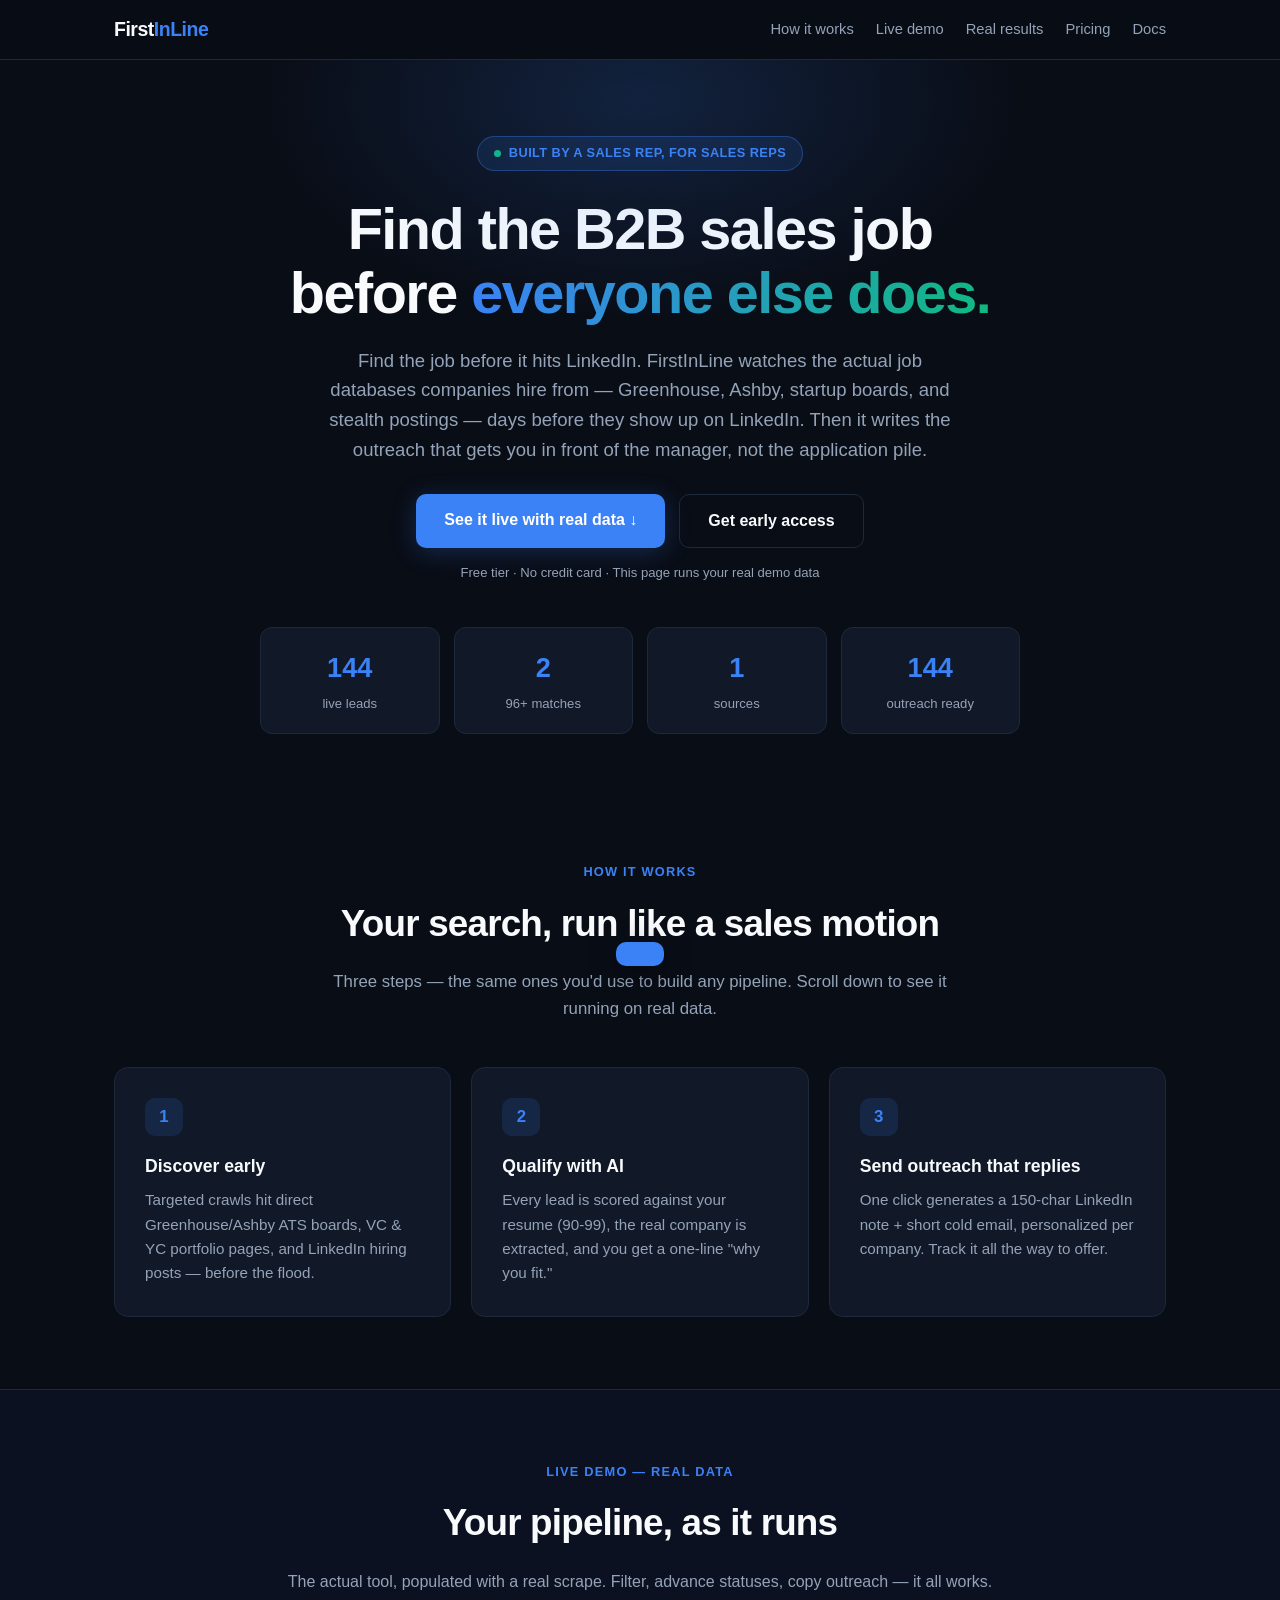
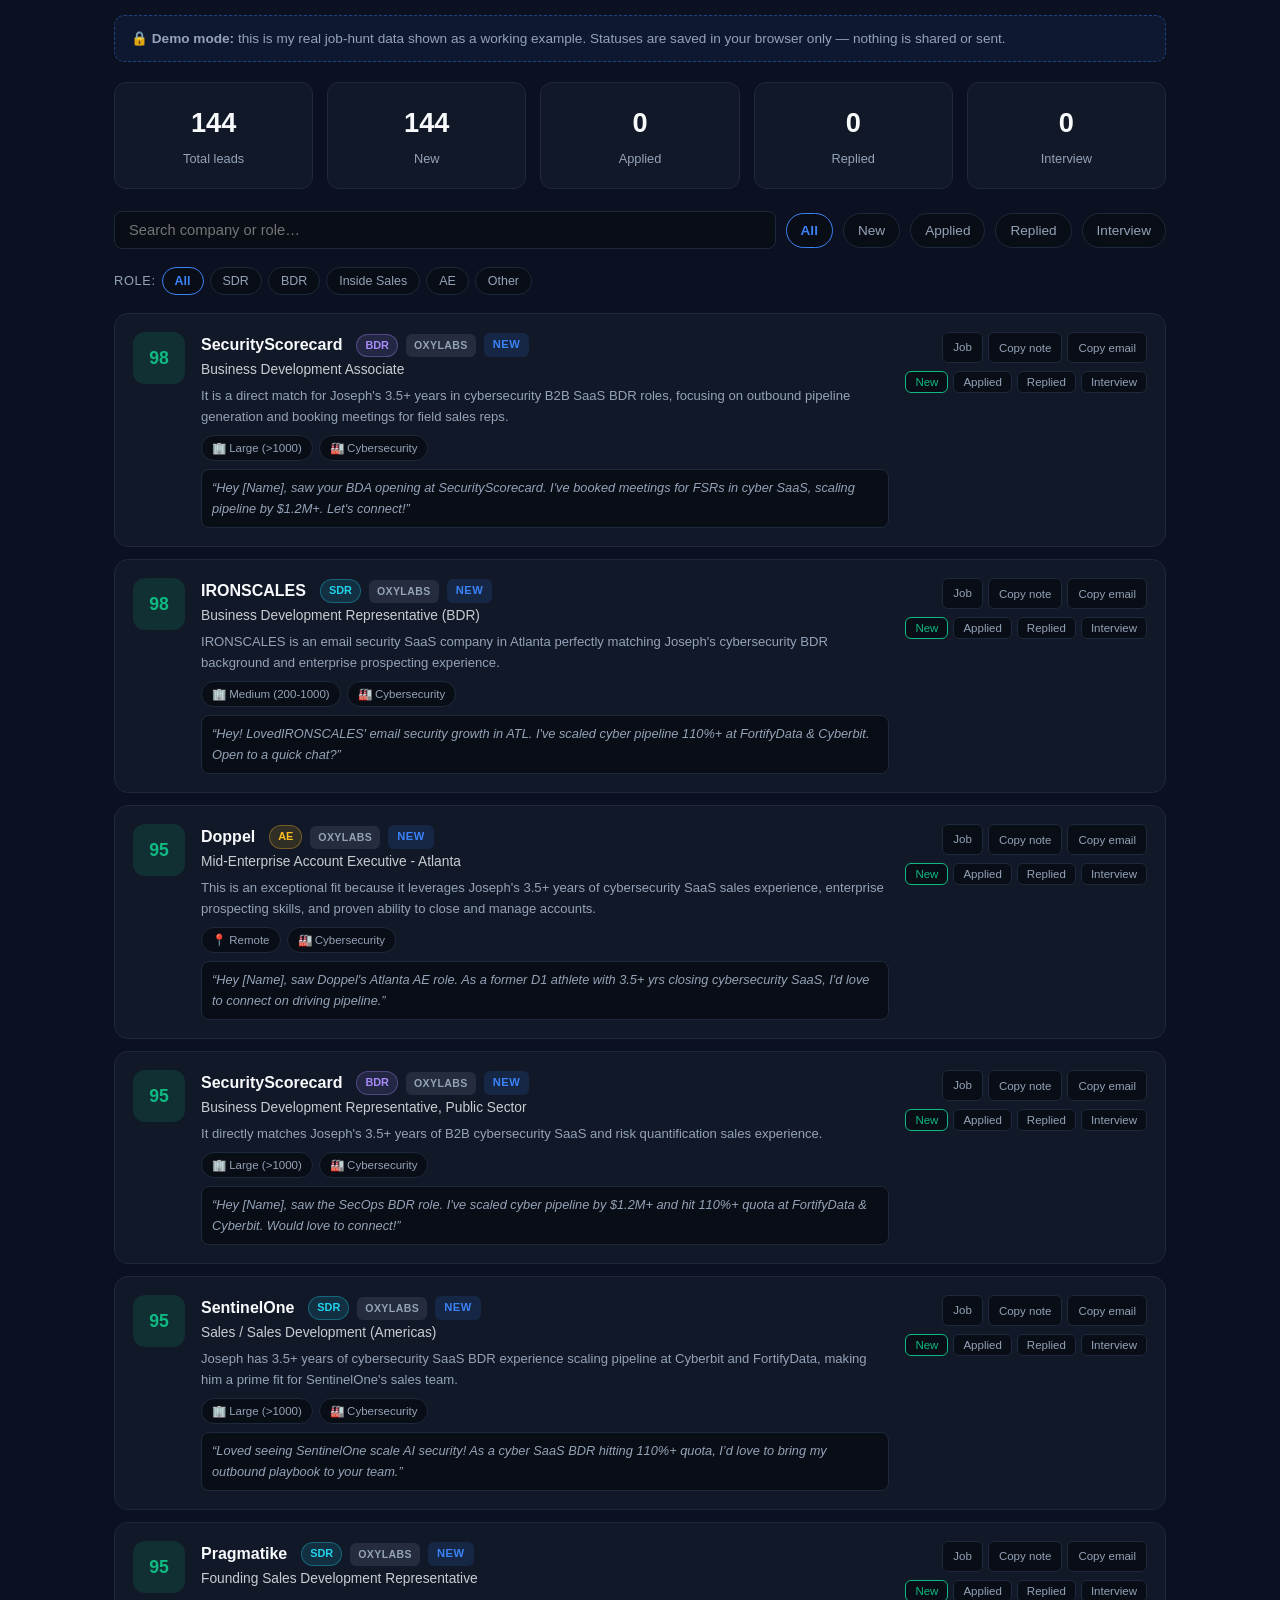
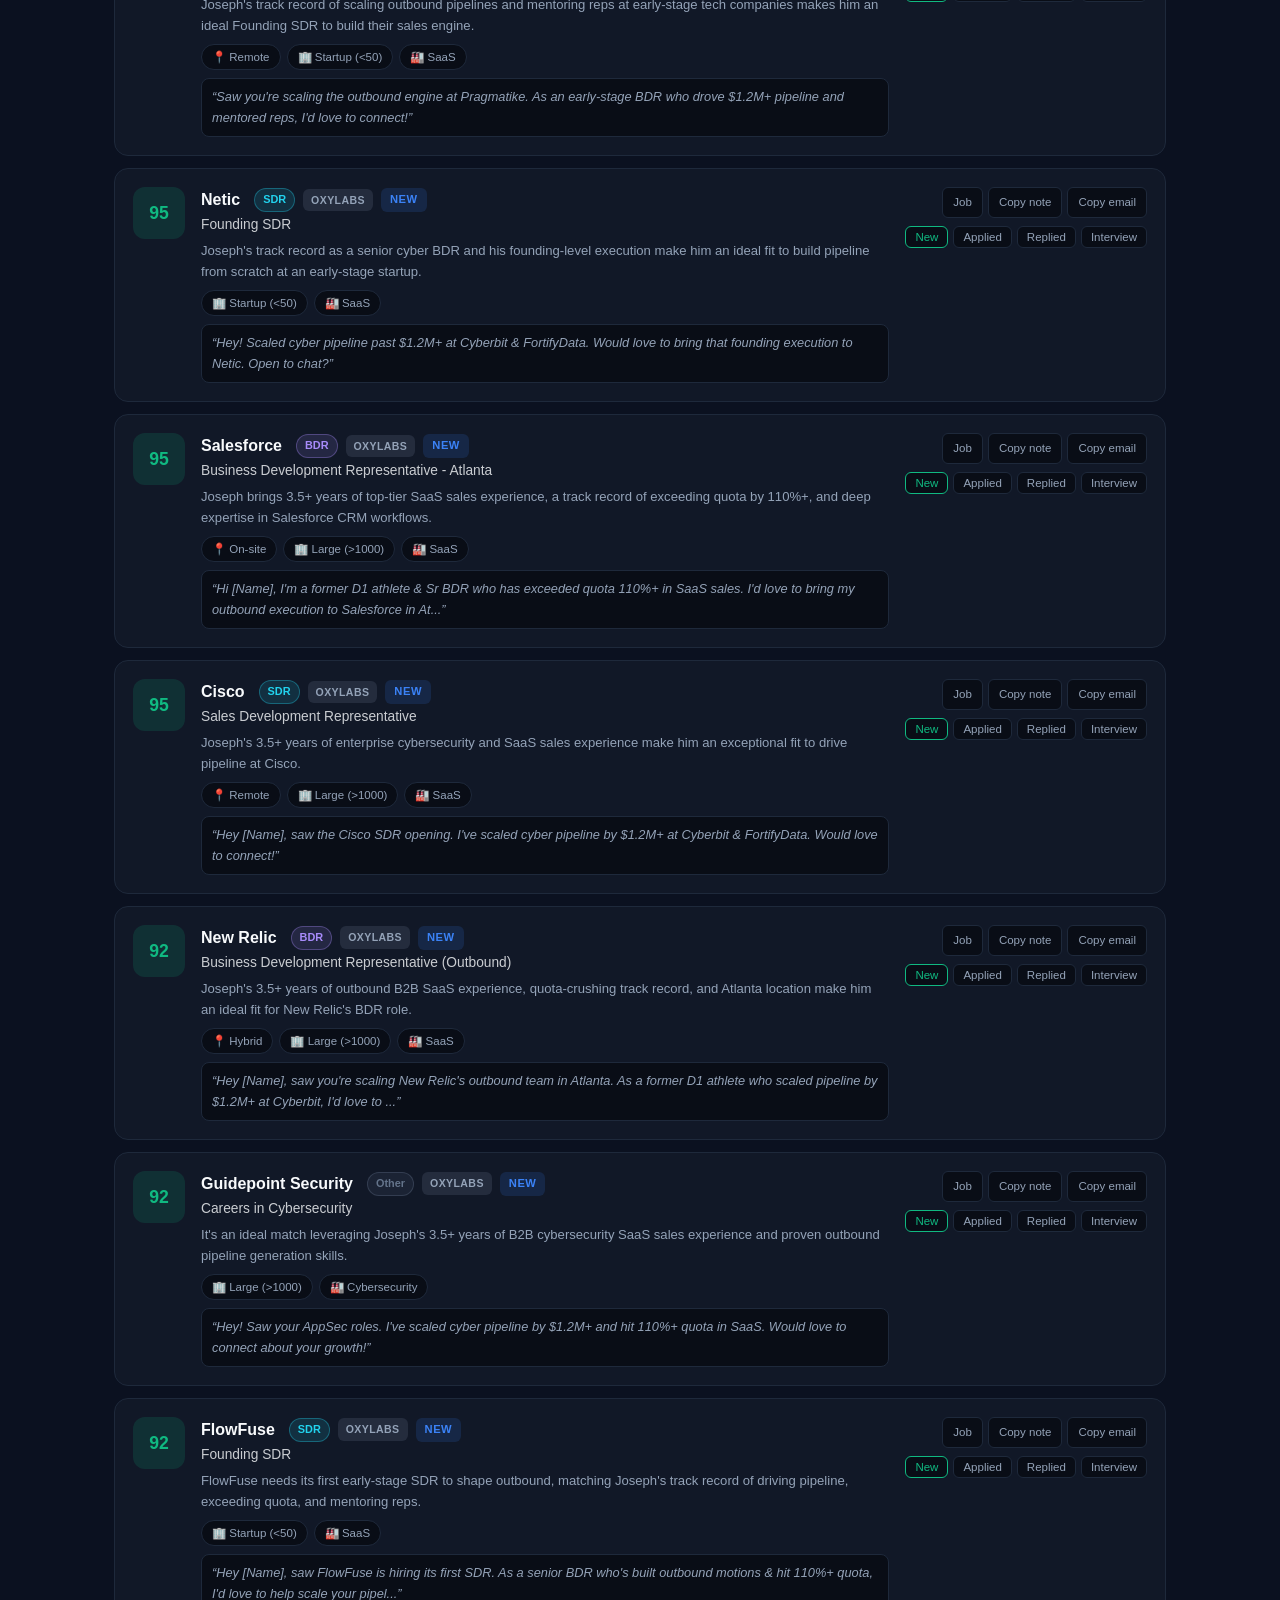
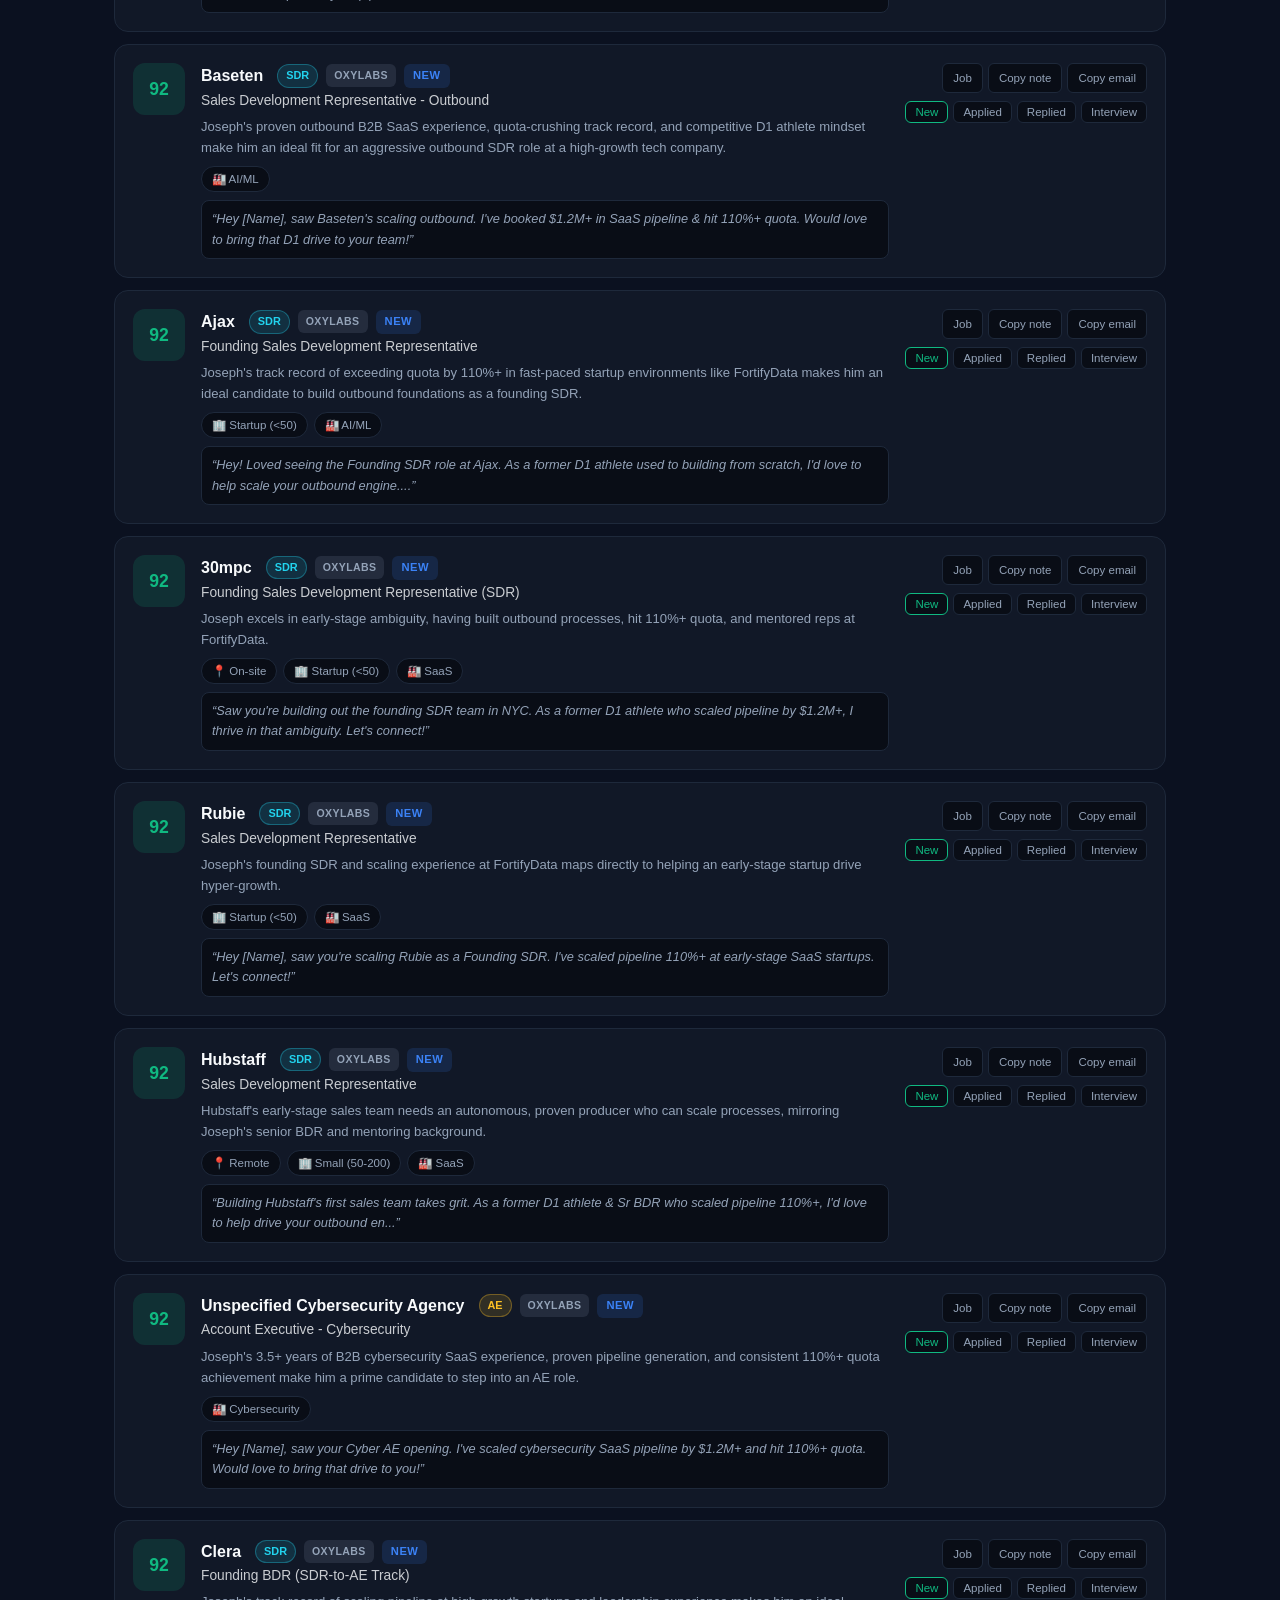
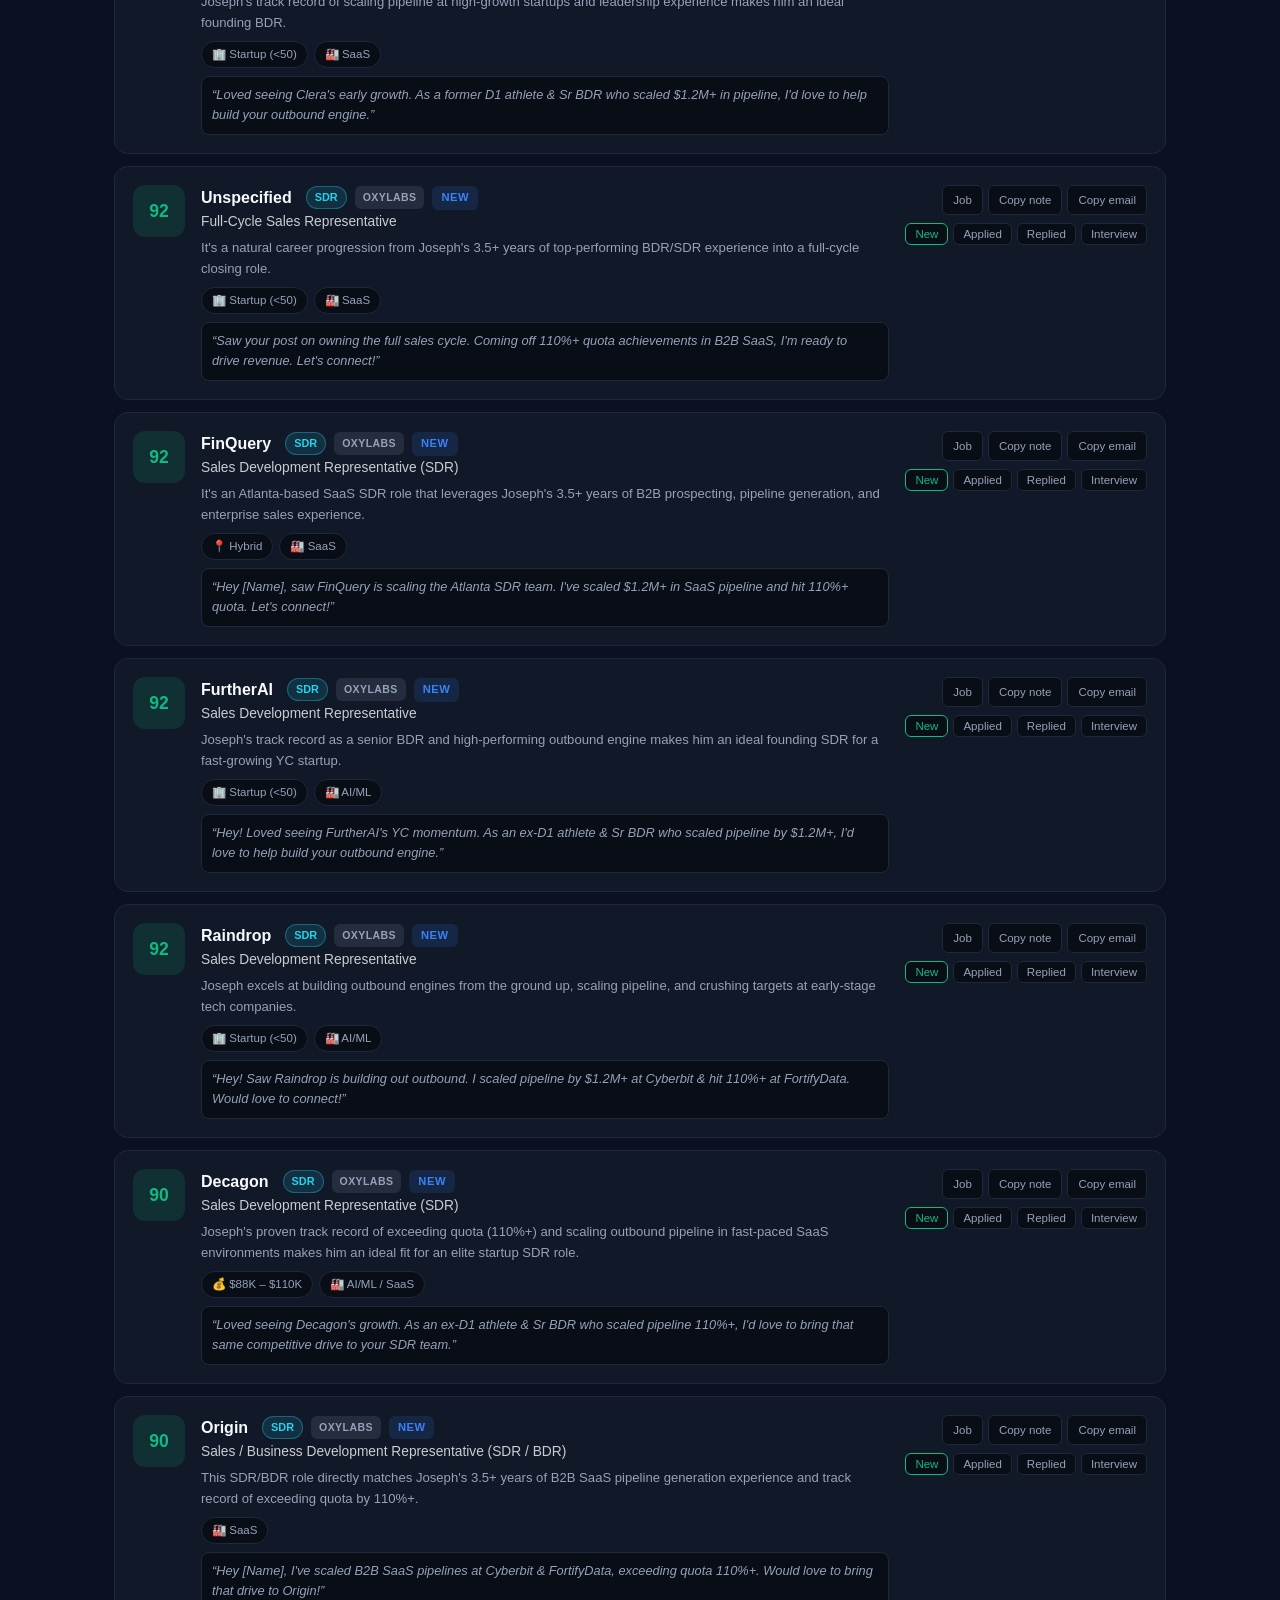
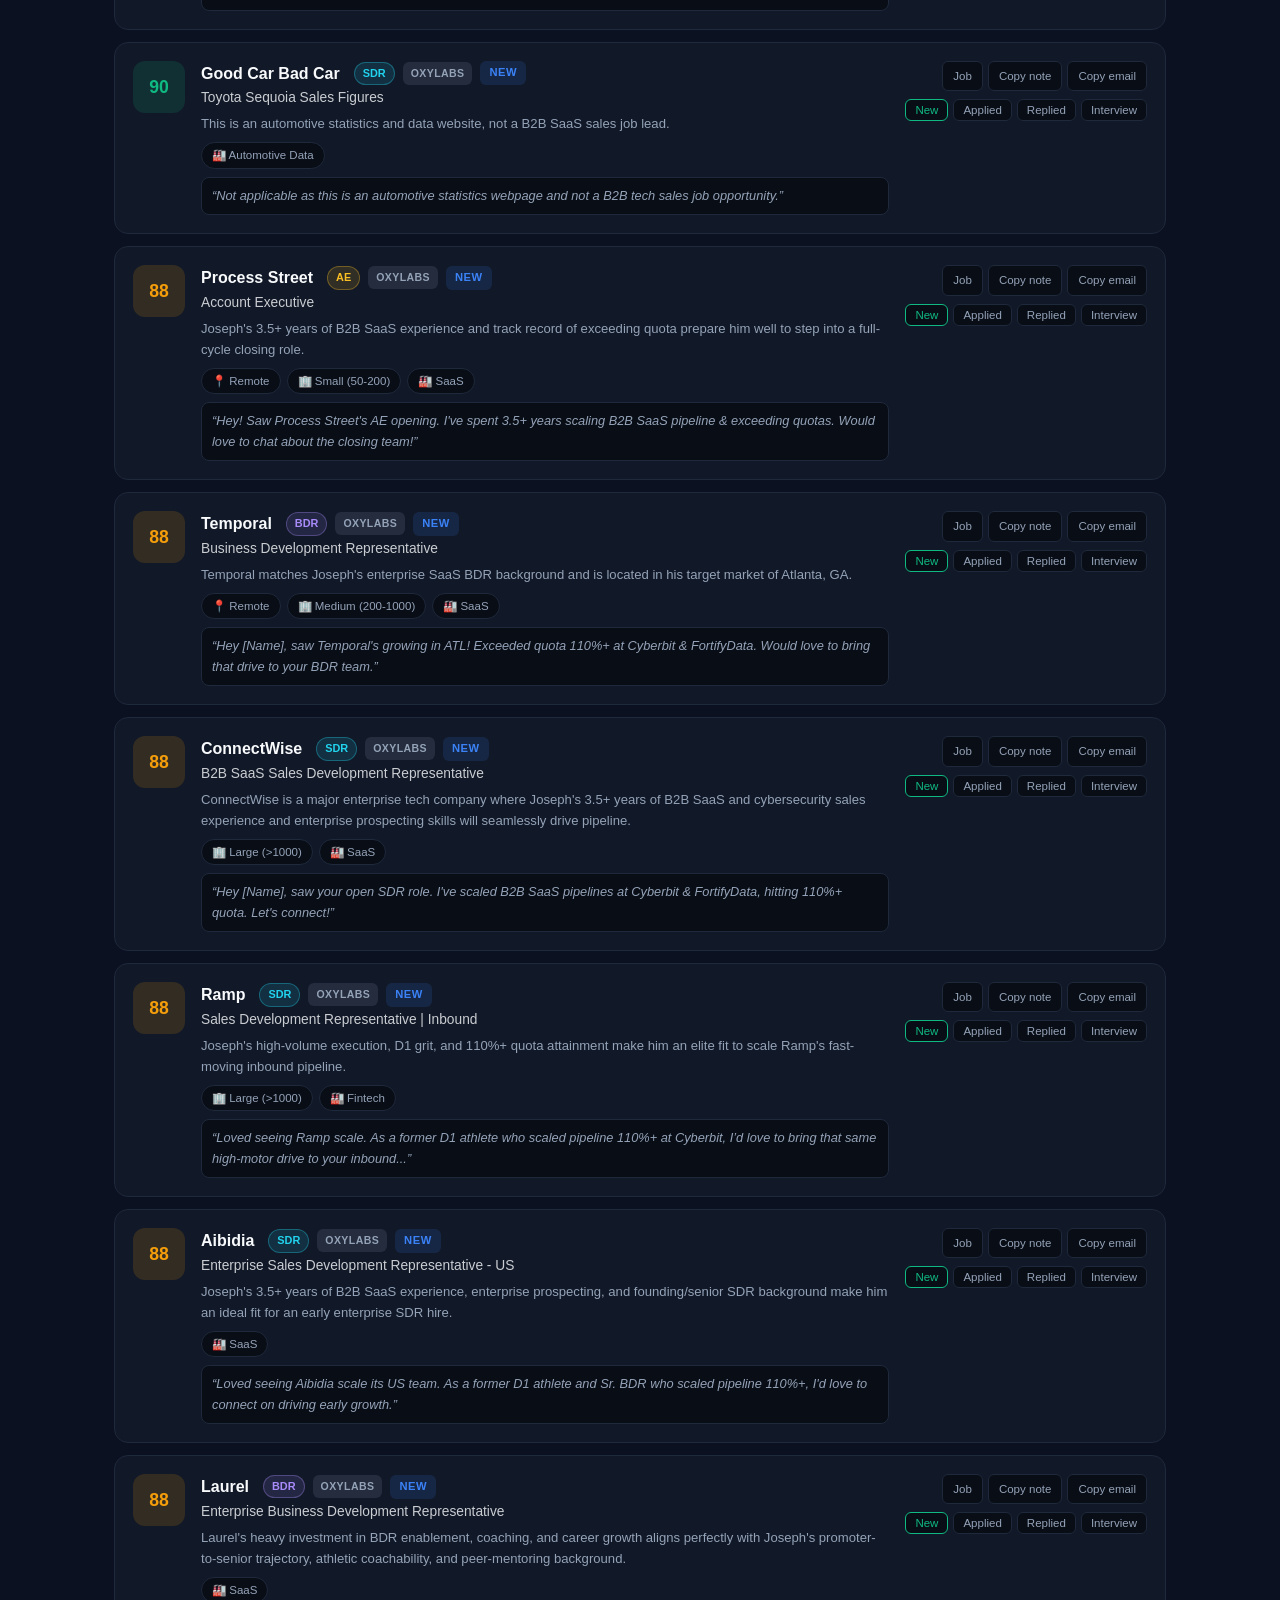
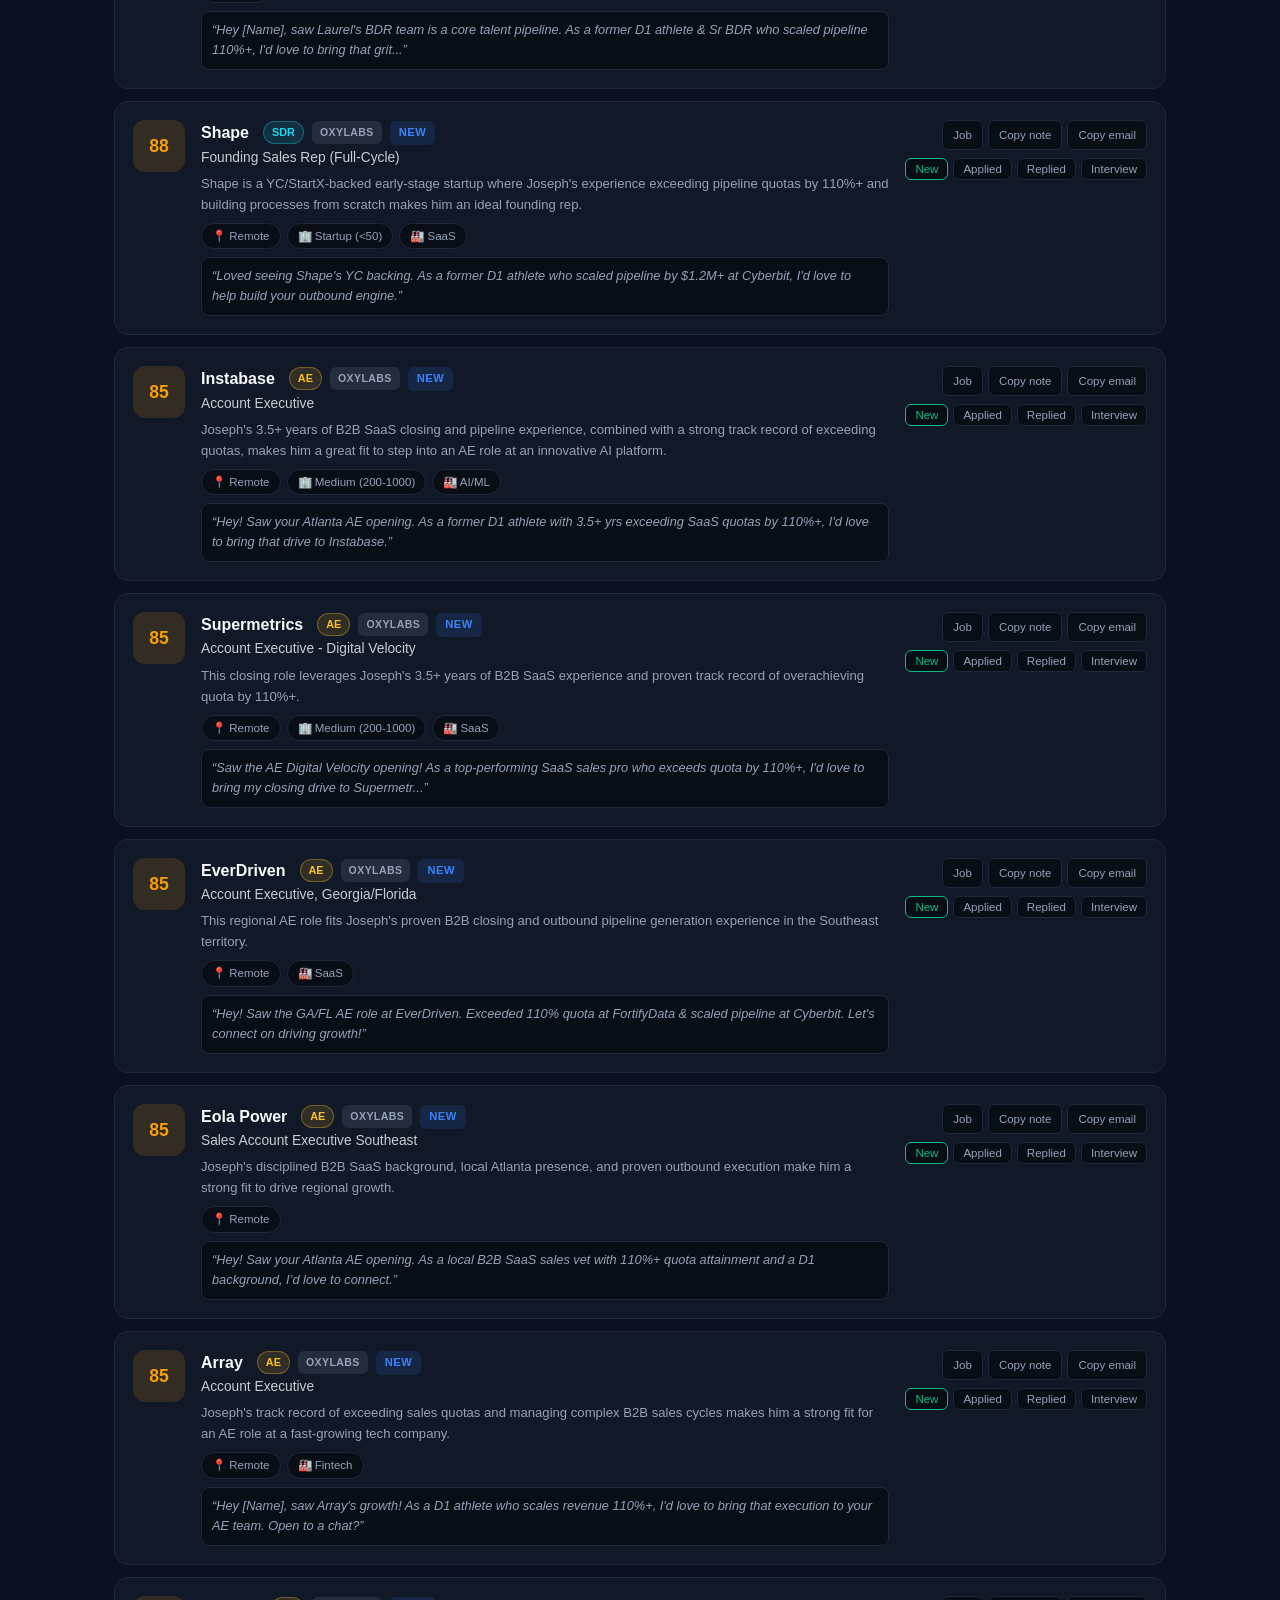
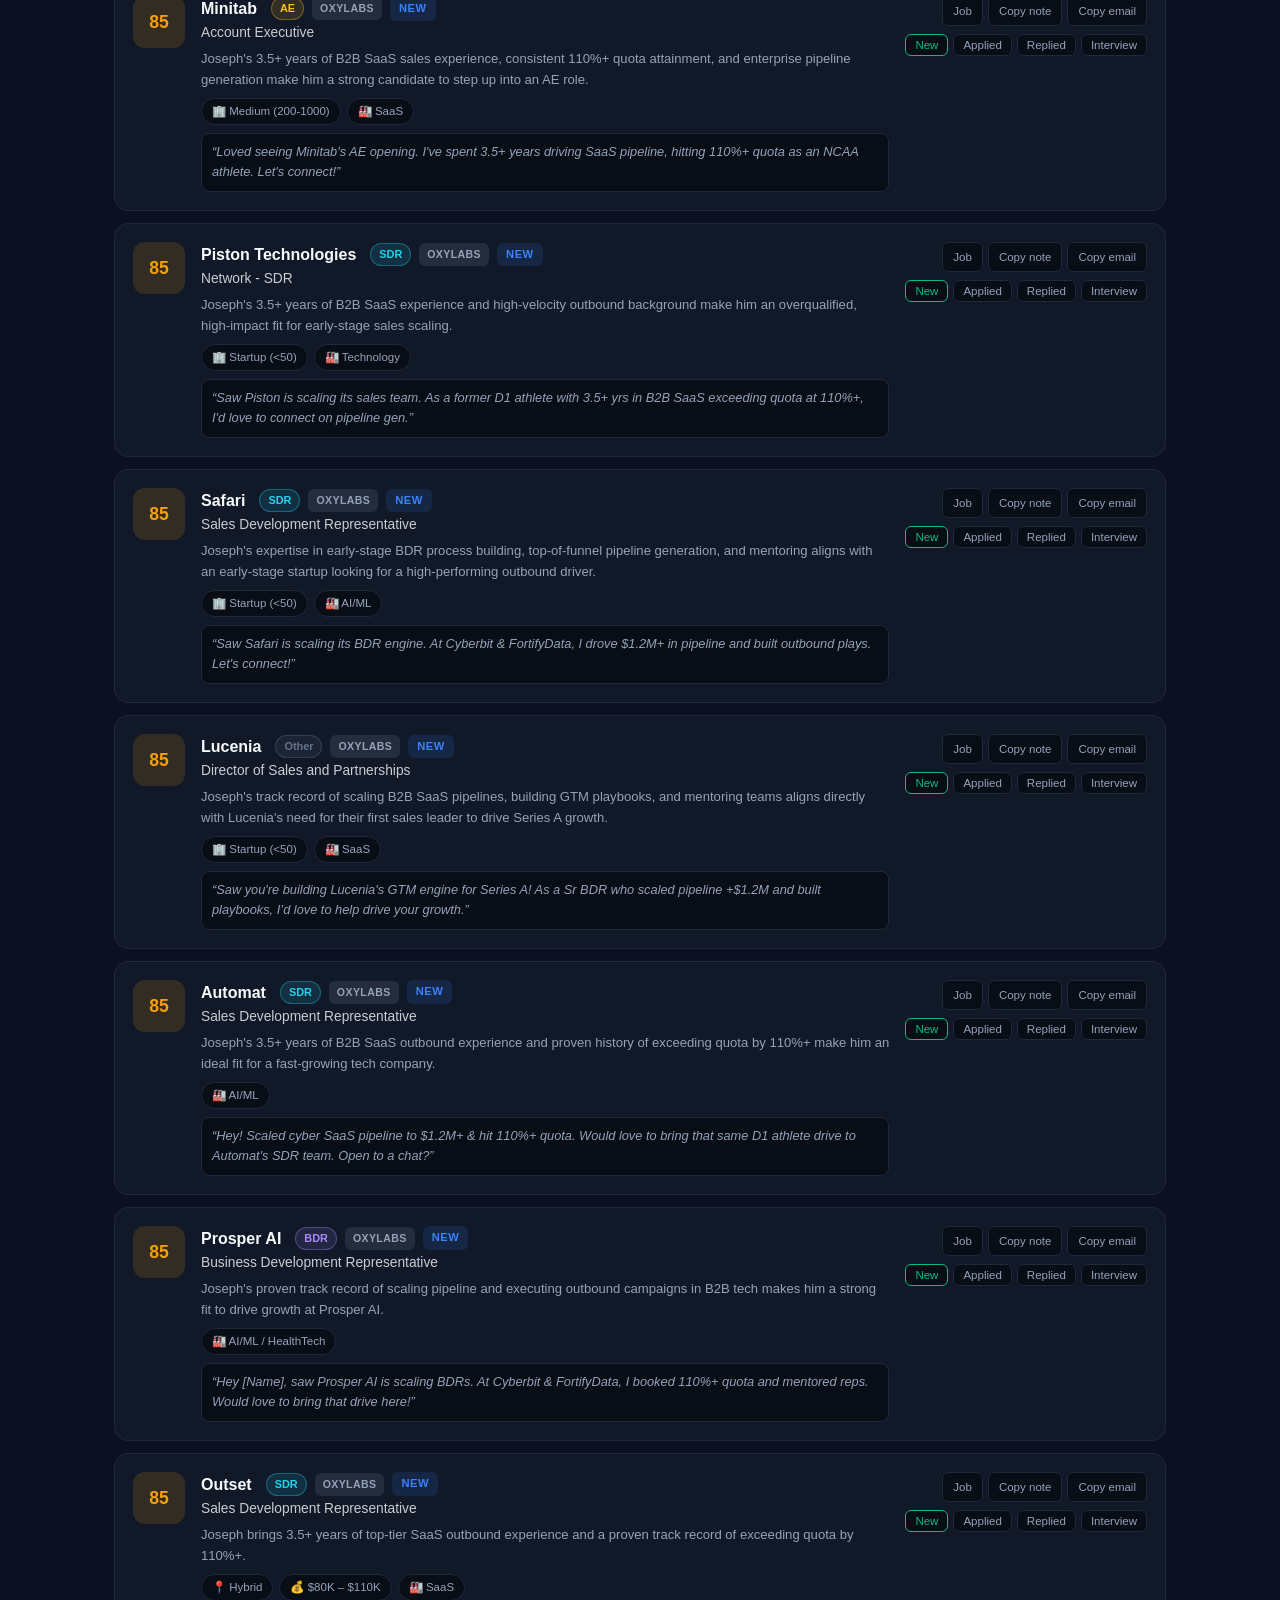
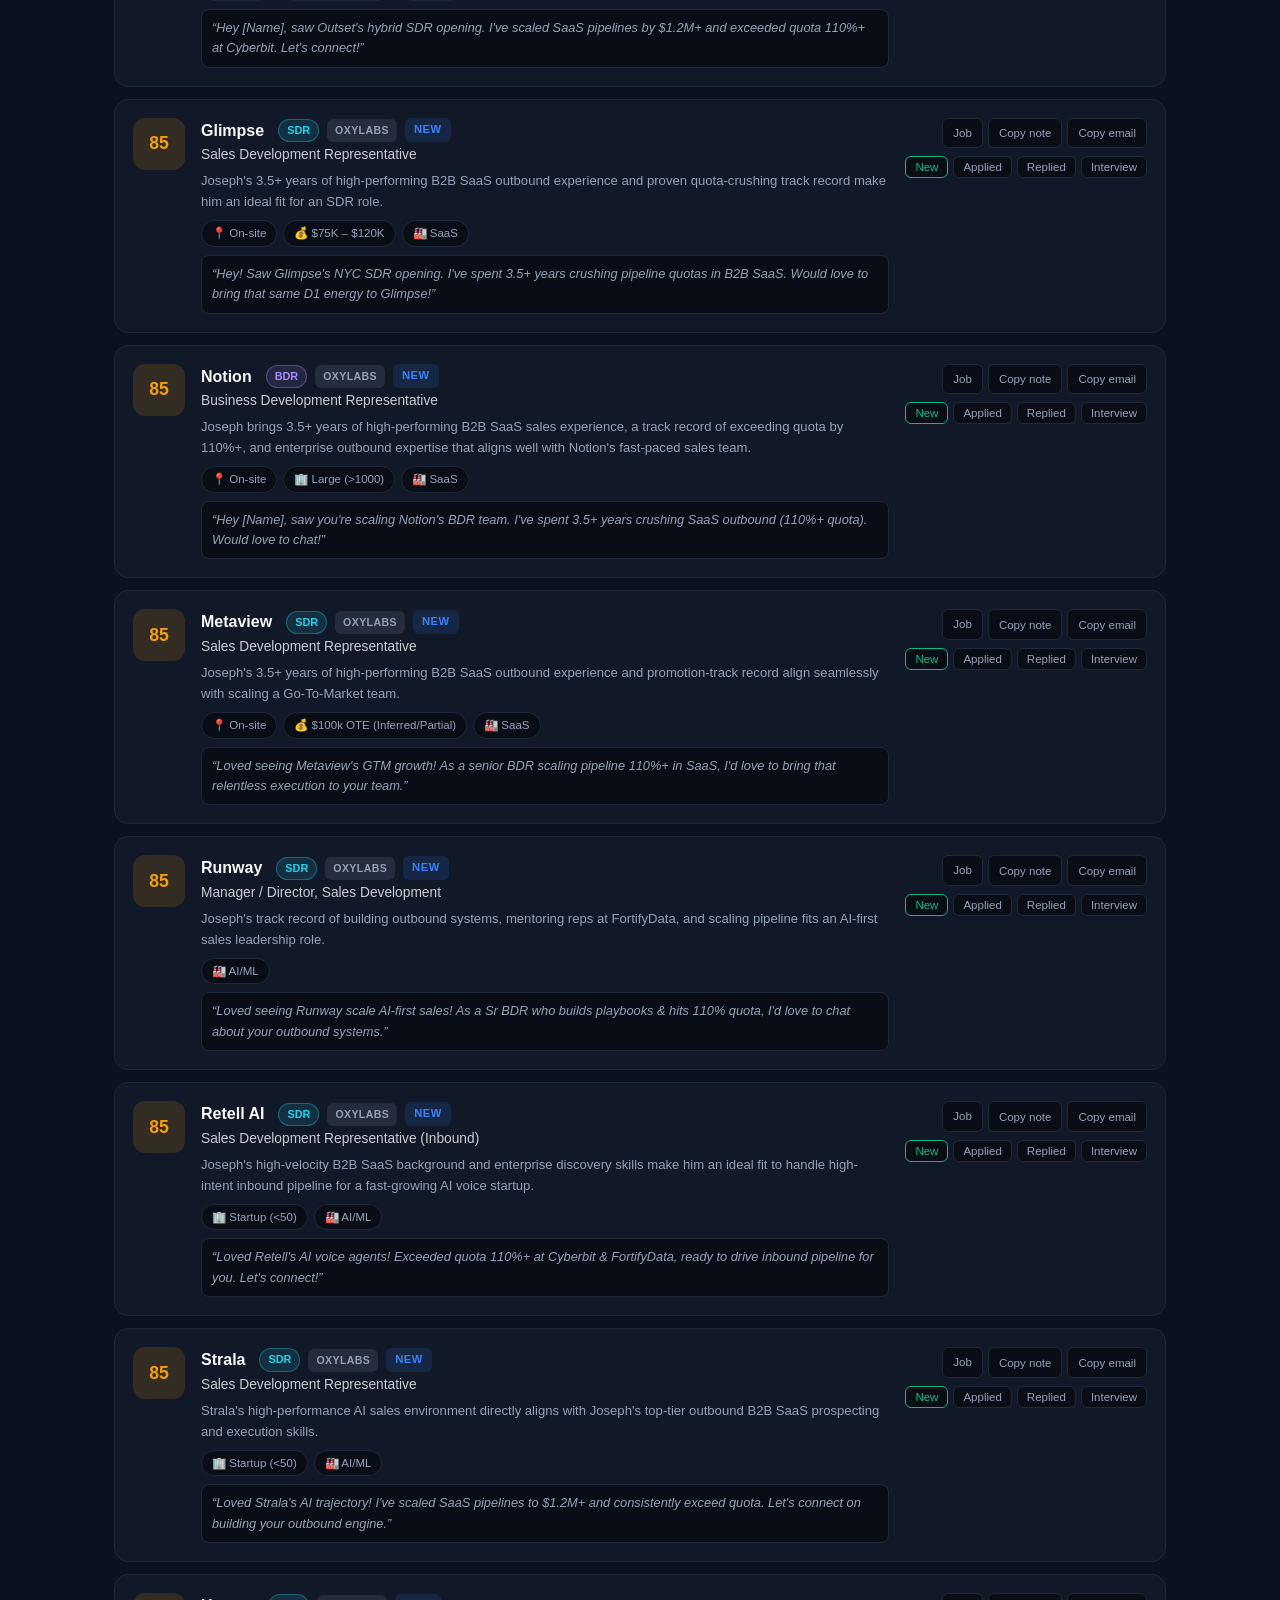
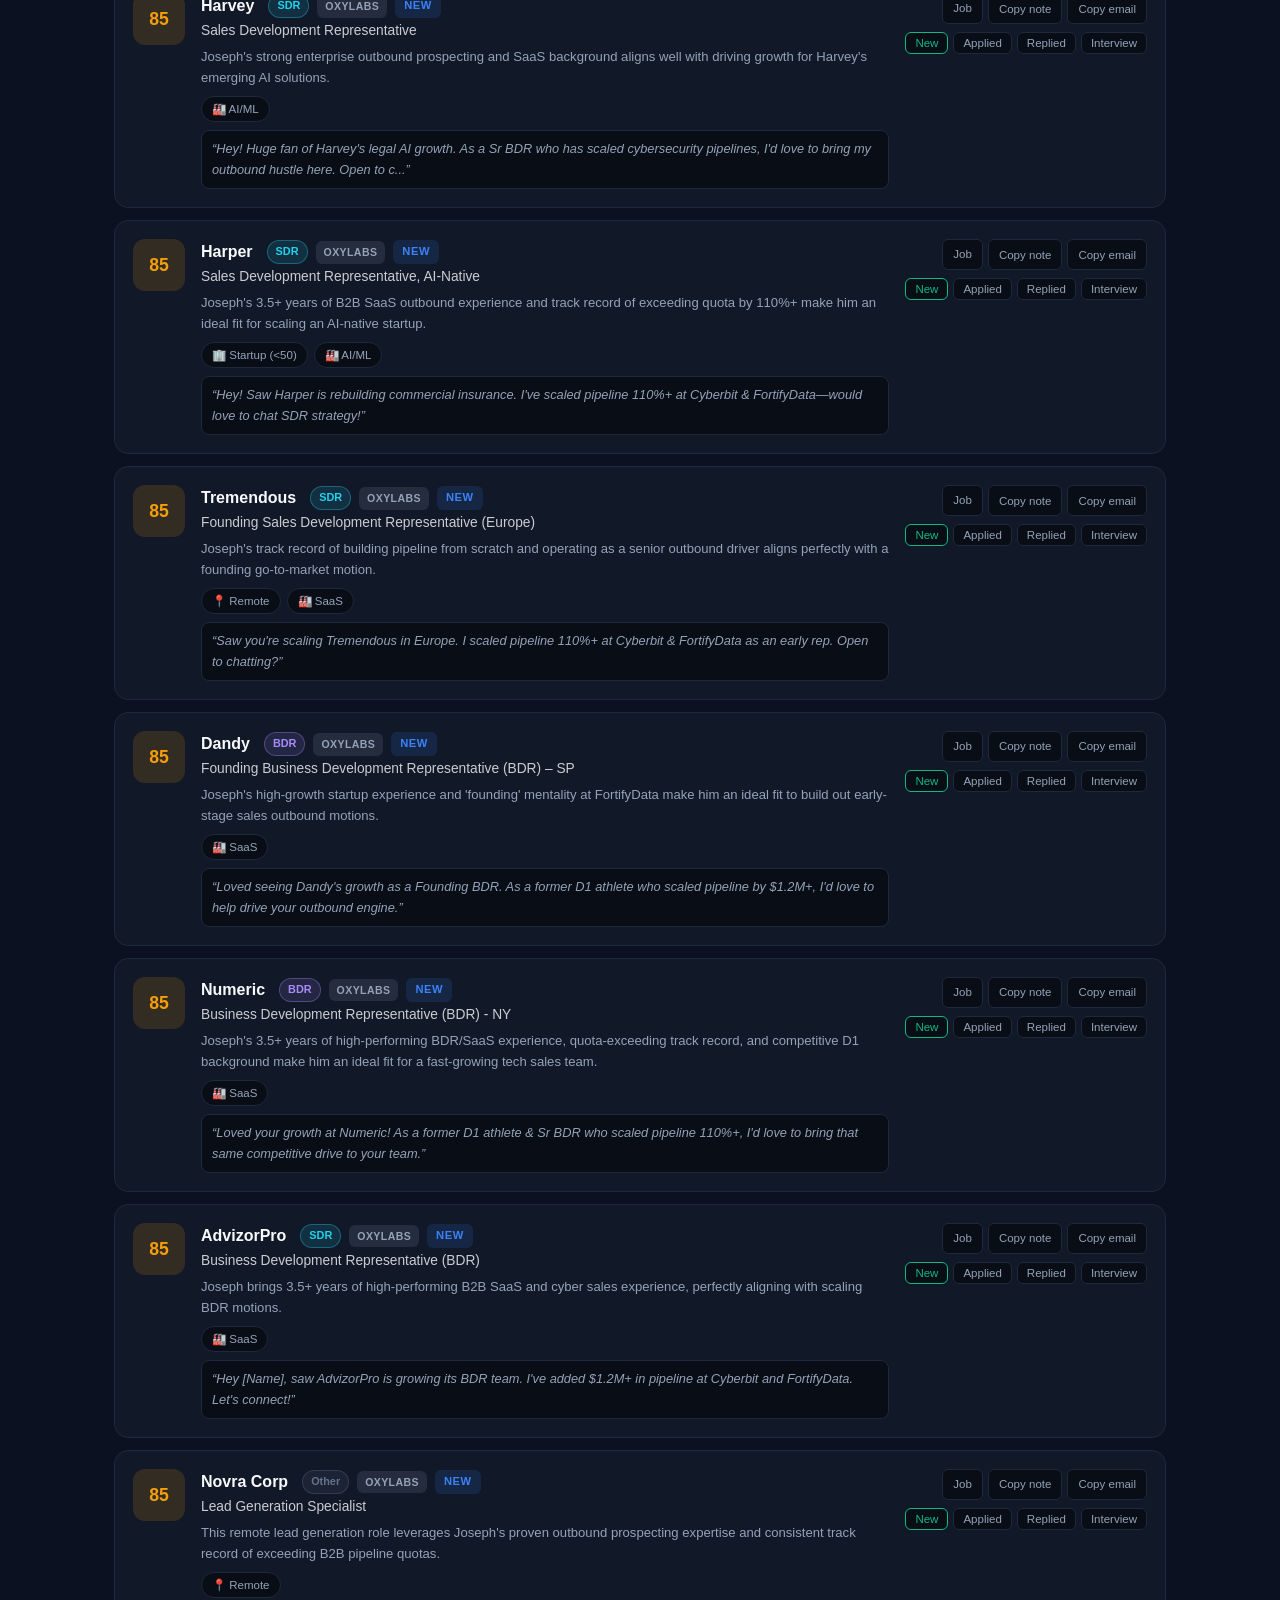
==== index.html @ 41d975d0 "Clarify hero copy: what ATS is, why direct beats LinkedIn" ====
<!DOCTYPE html>
<html lang="en">
<head>
<meta charset="UTF-8">
<meta name="viewport" content="width=device-width, initial-scale=1.0">
<title>FirstInLine — Find the B2B sales job before everyone else does</title>
<meta name="description" content="FirstInLine finds B2B sales jobs before they flood — direct ATS postings, stealth startups, and managers hiring on LinkedIn — with AI-written outreach that gets replies.">
<style>
  :root {
    --bg: #090d16; --bg2: #0b1120; --card: #111827; --border: #1e293b;
    --primary: #3b82f6; --glow: rgba(59,130,246,.25); --accent: #10b981;
    --text: #f8fafc; --muted: #94a3b8; --gold: #f59e0b; --red: #ef4444;
  }
  * { margin: 0; padding: 0; box-sizing: border-box; }
  html { scroll-behavior: smooth; }
  body { background: var(--bg); color: var(--text); font-family: -apple-system, 'Segoe UI', Roboto, Helvetica, Arial, sans-serif; line-height: 1.6; -webkit-font-smoothing: antialiased; }
  a { color: var(--primary); text-decoration: none; }
  .wrap { max-width: 1100px; margin: 0 auto; padding: 0 24px; }

  nav { position: sticky; top: 0; z-index: 50; background: rgba(9,13,22,.86); backdrop-filter: blur(12px); border-bottom: 1px solid var(--border); }
  .nav-inner { display: flex; justify-content: space-between; align-items: center; padding: 14px 24px; max-width: 1100px; margin: 0 auto; }
  .logo { font-weight: 800; font-size: 1.22rem; letter-spacing: -.5px; }
  .logo span { color: var(--primary); }
  .nav-links { display: flex; align-items: center; gap: 22px; }
  .nav-links a { color: var(--muted); font-size: .92rem; }
  .nav-links a:hover { color: var(--text); }

  .hero { padding: 76px 24px 56px; text-align: center; position: relative; overflow: hidden; }
  .hero::before { content: ''; position: absolute; top: -220px; left: 50%; transform: translateX(-50%); width: 900px; height: 520px; background: radial-gradient(ellipse, rgba(59,130,246,.18), transparent 60%); pointer-events: none; }
  .badge { display: inline-flex; align-items: center; gap: 8px; background: rgba(59,130,246,.12); border: 1px solid rgba(59,130,246,.35); color: var(--primary); padding: 6px 16px; border-radius: 999px; font-size: .8rem; font-weight: 600; letter-spacing: .4px; text-transform: uppercase; margin-bottom: 26px; }
  .badge .dot { width: 7px; height: 7px; border-radius: 50%; background: var(--accent); animation: pulse 1.6s infinite; }
  @keyframes pulse { 0%,100% { opacity: 1; } 50% { opacity: .3; } }
  h1 { font-size: clamp(2.3rem, 5.5vw, 3.6rem); font-weight: 800; letter-spacing: -1.5px; line-height: 1.12; }
  h1 .grad { background: linear-gradient(90deg, #3b82f6, #10b981); -webkit-background-clip: text; background-clip: text; color: transparent; }
  .sub { color: var(--muted); font-size: 1.16rem; max-width: 640px; margin: 20px auto 30px; }
  .cta-row { display: flex; gap: 14px; justify-content: center; flex-wrap: wrap; }
  .btn { display: inline-block; padding: 13px 28px; border-radius: 10px; font-weight: 700; font-size: 1rem; transition: all .15s; cursor: pointer; border: none; }
  .btn-primary { background: var(--primary); color: #fff; box-shadow: 0 4px 24px var(--glow); }
  .btn-primary:hover { transform: translateY(-1px); box-shadow: 0 8px 36px var(--glow); }
  .btn-ghost { border: 1px solid var(--border); color: var(--text); background: transparent; }
  .btn-ghost:hover { border-color: var(--muted); }
  .btn-sm { padding: 8px 14px; font-size: .85rem; }
  .hero-note { color: var(--muted); font-size: .82rem; margin-top: 14px; }

  .live-stats { max-width: 760px; margin: 44px auto 0; display: grid; grid-template-columns: repeat(auto-fit,minmax(130px,1fr)); gap: 14px; }
  .hero-mini { background: var(--card); border: 1px solid var(--border); border-radius: 12px; padding: 18px; }
  .hero-mini b { display: block; font-size: 1.7rem; font-weight: 800; color: var(--primary); }
  .hero-mini span { color: var(--muted); font-size: .82rem; }

  section { padding: 72px 24px; }
  .sec-label { color: var(--primary); font-size: .8rem; font-weight: 700; text-transform: uppercase; letter-spacing: 1.2px; text-align: center; margin-bottom: 12px; }
  h2 { text-align: center; font-size: clamp(1.7rem, 3.2vw, 2.3rem); font-weight: 800; letter-spacing: -.8px; margin-bottom: 16px; }
  .sec-sub { text-align: center; color: var(--muted); max-width: 620px; margin: 0 auto 44px; font-size: 1.05rem; }

  .problem-grid { display: grid; grid-template-columns: repeat(auto-fit, minmax(240px, 1fr)); gap: 18px; }
  .prob { background: var(--card); border: 1px solid var(--border); border-radius: 14px; padding: 24px; }
  .prob .x { color: var(--red); font-weight: 800; font-size: 1.1rem; }
  .prob h3 { font-size: 1rem; margin: 8px 0 6px; }
  .prob p { color: var(--muted); font-size: .9rem; }

  .steps { display: grid; grid-template-columns: repeat(auto-fit, minmax(280px, 1fr)); gap: 20px; }
  .step { background: var(--card); border: 1px solid var(--border); border-radius: 14px; padding: 30px; }
  .step-num { width: 38px; height: 38px; border-radius: 10px; background: rgba(59,130,246,.15); color: var(--primary); font-weight: 800; display: flex; align-items: center; justify-content: center; margin-bottom: 16px; font-size: 1.05rem; }
  .step h3 { font-size: 1.1rem; margin-bottom: 8px; }
  .step p { color: var(--muted); font-size: .95rem; }

  .features { display: grid; grid-template-columns: repeat(auto-fit, minmax(320px, 1fr)); gap: 18px; }
  .feat { background: var(--card); border: 1px solid var(--border); border-radius: 14px; padding: 26px; transition: border-color .15s; }
  .feat:hover { border-color: rgba(59,130,246,.5); }
  .feat h3 { font-size: 1.05rem; margin-bottom: 8px; }
  .feat p { color: var(--muted); font-size: .93rem; }

  .app { background: var(--bg2); border-top: 1px solid var(--border); border-bottom: 1px solid var(--border); }
  .app-head h2 { text-align: center; }
  .app-sub { text-align: center; color: var(--muted); margin-bottom: 20px; }
  .app-notice { background: rgba(59,130,246,.08); border: 1px dashed rgba(59,130,246,.4); color: var(--muted); padding: 12px 16px; border-radius: 10px; font-size: .85rem; margin-bottom: 20px; }
  .stats-row { display: grid; grid-template-columns: repeat(auto-fit, minmax(150px, 1fr)); gap: 14px; margin-bottom: 22px; }
  .stat-card { background: var(--card); border: 1px solid var(--border); border-radius: 12px; padding: 18px; text-align: center; }
  .stat-card b { display: block; font-size: 1.7rem; font-weight: 800; }
  .stat-card span { color: var(--muted); font-size: .8rem; }
  .stat-card .s-new { color: var(--primary); } .stat-card .s-applied { color: var(--gold); } .stat-card .s-replied { color: var(--accent); } .stat-card .s-interview { color: #a78bfa; } .stat-card .s-offer { color: var(--accent); }
  .app-controls { display: flex; gap: 10px; flex-wrap: wrap; margin-bottom: 18px; align-items: center; }
  .app-controls .search { flex: 1; min-width: 200px; background: var(--bg); border: 1px solid var(--border); color: var(--text); padding: 10px 14px; border-radius: 8px; font-size: .92rem; }
  .app-controls .search:focus { outline: none; border-color: var(--primary); }
  .chip { background: var(--bg); border: 1px solid var(--border); color: var(--muted); padding: 9px 14px; border-radius: 999px; font-size: .85rem; cursor: pointer; }
  .chip.active { border-color: var(--primary); color: var(--primary); font-weight: 600; }
  .role-controls { margin-top: 8px; gap: 6px; align-items: center; }
  .role-label { font-size: .8rem; color: var(--muted); text-transform: uppercase; letter-spacing: .05em; }
  .role-chip { padding: 6px 12px; font-size: .78rem; }
  .role-badge { display: inline-block; margin-left: 6px; padding: 2px 8px; border-radius: 999px; font-size: .68rem; font-weight: 700; border: 1px solid; vertical-align: middle; }
  .lead { display: flex; align-items: flex-start; gap: 16px; padding: 18px; border: 1px solid var(--border); border-radius: 14px; margin-bottom: 12px; background: var(--card); transition: border-color .15s; }
  .lead:hover { border-color: rgba(59,130,246,.45); }
  .lead .score { min-width: 52px; height: 52px; border-radius: 12px; display: flex; align-items: center; justify-content: center; font-weight: 800; font-size: 1.1rem; flex-shrink: 0; }
  .score.hi { background: rgba(16,185,129,.15); color: var(--accent); }
  .score.mid { background: rgba(245,158,11,.15); color: var(--gold); }
  .score.low { background: rgba(148,163,184,.13); color: var(--muted); }
  .lead .info { flex: 1; min-width: 0; }
  .co-row { display: flex; align-items: center; gap: 8px; flex-wrap: wrap; }
  .lead .info b { font-size: 1rem; }
  .lead .info .role { font-size: .86rem; color: var(--text); opacity: .8; margin-top: 1px; }
  .lead .info .why { font-size: .82rem; color: var(--muted); margin-top: 4px; }
  .lead .info .details { display: flex; gap: 6px; flex-wrap: wrap; margin-top: 8px; }
  .dchip { font-size: .72rem; color: var(--muted); background: var(--bg); border: 1px solid var(--border); border-radius: 999px; padding: 3px 10px; white-space: nowrap; }
  .dchip b { color: var(--text); font-weight: 600; }
  .tag { font-size: .66rem; font-weight: 700; text-transform: uppercase; letter-spacing: .4px; padding: 3px 8px; border-radius: 6px; white-space: nowrap; }
  .tag.gh { background: rgba(59,130,246,.15); color: var(--primary); }
  .tag.ash { background: rgba(139,92,246,.15); color: #a78bfa; }
  .tag.li { background: rgba(14,165,233,.15); color: #38bdf8; }
  .tag.md { background: rgba(148,163,184,.15); color: var(--muted); }
  .stat-label { font-size: .7rem; text-transform: uppercase; letter-spacing: .5px; padding: 3px 9px; border-radius: 6px; font-weight: 700; }
  .st.new { background: rgba(59,130,246,.15); color: var(--primary); }
  .st.applied { background: rgba(245,158,11,.15); color: var(--gold); }
  .st.replied { background: rgba(16,185,129,.15); color: var(--accent); }
  .st.interview { background: rgba(167,139,250,.15); color: #a78bfa; }
  .st-offer { background: rgba(16,185,129,.25); color: var(--accent); }
  .lead-meta { display: flex; gap: 6px; margin-top: 6px; flex-wrap: wrap; align-items: center; }
  .note { margin-top: 8px; font-size: .8rem; color: var(--muted); background: var(--bg); border: 1px solid var(--border); border-radius: 8px; padding: 8px 10px; font-style: italic; }
  .lead .actions { display: flex; flex-direction: column; gap: 8px; align-items: flex-end; flex-shrink: 0; }
  .lead-links { display: flex; gap: 5px; flex-wrap: wrap; justify-content: flex-end; }
  .lead-links a, .lead-links button { font-size: .72rem; padding: 5px 10px; border-radius: 6px; border: 1px solid var(--border); background: var(--bg); color: var(--muted); cursor: pointer; }
  .lead-links a:hover, .lead-links button:hover { border-color: var(--primary); color: var(--text); }
  .st-actions { display: flex; gap: 5px; flex-wrap: wrap; justify-content: flex-end; }
  .st-actions button { font-size: .72rem; padding: 4px 9px; border-radius: 6px; border: 1px solid var(--border); background: var(--bg); color: var(--muted); cursor: pointer; }
  .st-actions button.on { border-color: var(--accent); color: var(--accent); }
  .empty { text-align: center; color: var(--muted); padding: 40px 0; }

  .case { display: grid; grid-template-columns: repeat(auto-fit, minmax(300px, 1fr)); gap: 18px; }
  .case-card { background: var(--card); border: 1px solid var(--border); border-radius: 14px; padding: 26px; }
  .case-card .badge2 { display: inline-block; font-size: .68rem; font-weight: 700; text-transform: uppercase; letter-spacing: .5px; padding: 3px 10px; border-radius: 6px; margin-bottom: 12px; }
  .case-card .b-green { background: rgba(16,185,129,.15); color: var(--accent); }
  .case-card .b-blue { background: rgba(59,130,246,.15); color: var(--primary); }
  .case-card .b-gold { background: rgba(245,158,11,.15); color: var(--gold); }
  .case-card h3 { font-size: 1.1rem; margin-bottom: 8px; }
  .case-card p { color: var(--muted); font-size: .92rem; }
  .case-card .move { margin-top: 12px; font-size: .85rem; color: var(--text); background: var(--bg); border: 1px solid var(--border); border-radius: 8px; padding: 10px 12px; }
  .case-card .move b { color: var(--accent); }

  .pricing { display: grid; grid-template-columns: repeat(auto-fit, minmax(280px, 1fr)); gap: 20px; max-width: 760px; margin: 0 auto; }
  .plan { background: var(--card); border: 1px solid var(--border); border-radius: 14px; padding: 32px; }
  .plan.pop { border-color: var(--primary); box-shadow: 0 0 50px var(--glow); position: relative; }
  .plan.pop .tag { position: absolute; top: -13px; left: 50%; transform: translateX(-50%); background: var(--primary); color: #fff; font-size: .72rem; font-weight: 700; padding: 5px 16px; border-radius: 999px; letter-spacing: .5px; text-transform: uppercase; white-space: nowrap; }
  .plan h3 { font-size: 1.1rem; }
  .plan .price { font-size: 2.4rem; font-weight: 800; margin: 12px 0 4px; }
  .plan .price small { font-size: .9rem; color: var(--muted); font-weight: 400; }
  .plan .perk { color: var(--muted); font-size: .85rem; margin-bottom: 18px; }
  .plan ul { list-style: none; margin: 0 0 24px; }
  .plan li { color: var(--muted); font-size: .93rem; padding: 7px 0; border-bottom: 1px solid rgba(30,41,59,.6); }
  .plan li:last-child { border-bottom: none; }
  .plan li b { color: var(--text); }
  .plan .btn { width: 100%; text-align: center; display: block; }

  .faq { max-width: 720px; margin: 0 auto; }
  details { background: var(--card); border: 1px solid var(--border); border-radius: 12px; padding: 18px 22px; margin-bottom: 12px; }
  summary { cursor: pointer; font-weight: 600; font-size: 1rem; list-style: none; display: flex; justify-content: space-between; align-items: center; }
  summary::after { content: '+'; color: var(--primary); font-size: 1.3rem; font-weight: 700; }
  details[open] summary::after { content: '−'; }
  details p { color: var(--muted); font-size: .93rem; margin-top: 10px; }

  .cta-box { text-align: center; background: linear-gradient(180deg, rgba(59,130,246,.1), transparent); border: 1px solid var(--border); border-radius: 20px; padding: 60px 32px; max-width: 780px; margin: 0 auto; }
  .cta-box h2 { margin-bottom: 12px; }
  .cta-box p { color: var(--muted); margin-bottom: 26px; }

  footer { border-top: 1px solid var(--border); padding: 34px 24px; text-align: center; color: var(--muted); font-size: .85rem; }
  footer a { color: var(--muted); }
  footer a:hover { color: var(--text); }
  footer .f-links { display: flex; gap: 20px; justify-content: center; margin-bottom: 12px; flex-wrap: wrap; }

  .toast { position: fixed; bottom: 24px; left: 50%; transform: translateX(-50%) translateY(90px); background: var(--primary); color: #fff; padding: 12px 24px; border-radius: 10px; font-weight: 600; font-size: .9rem; box-shadow: 0 8px 30px rgba(0,0,0,.4); transition: transform .3s; z-index: 99; }
  .toast.show { transform: translateX(-50%) translateY(0); }

  @media (max-width: 720px) {
    .nav-links a:not(.nav-cta) { display: none; }
    .lead { flex-wrap: wrap; }
    .lead .actions { width: 100%; align-items: flex-start; }
  }
</style>
</head>
<body>

<nav>
  <div class="nav-inner">
    <div class="logo">First<span>InLine</span></div>
    <div class="nav-links">
      <a href="#how">How it works</a>
      <a href="#app">Live demo</a>
      <a href="#case">Real results</a>
      <a href="#pricing">Pricing</a>
      <a href="/docs/" class="nav-cta">Docs</a>
    </div>
  </div>
</nav>

<header class="hero">
  <div class="wrap">
    <span class="badge"><span class="dot"></span> Built by a sales rep, for sales reps</span>
    <h1>Find the B2B sales job<br>before <span class="grad">everyone else does.</span></h1>
    <p class="sub">Find the job before it hits LinkedIn. FirstInLine watches the actual job databases companies hire from — Greenhouse, Ashby, startup boards, and stealth postings — days before they show up on LinkedIn. Then it writes the outreach that gets you in front of the manager, not the application pile.</p>
    <div class="cta-row">
      <a class="btn btn-primary" href="#app">See it live with real data ↓</a>
      <a class="btn btn-ghost" href="#join">Get early access</a>
    </div>
    <div class="hero-note">Free tier · No credit card · This page runs your real demo data</div>

    <div class="live-stats" id="heroStats"></div>
  </div>
</header>

<section id="how">
  <div class="wrap">
    <div class="sec-label">How it works</div>
    <h2>Your search, run like a sales motion</h2>
    <p class="sec-sub">Three steps — the same ones you'd use to build any pipeline. Scroll down to see it running on real data.</p>
    <div class="steps">
      <div class="step"><div class="step-num">1</div><h3>Discover early</h3><p>Targeted crawls hit direct Greenhouse/Ashby ATS boards, VC & YC portfolio pages, and LinkedIn hiring posts — before the flood.</p></div>
      <div class="step"><div class="step-num">2</div><h3>Qualify with AI</h3><p>Every lead is scored against your resume (90-99), the real company is extracted, and you get a one-line "why you fit."</p></div>
      <div class="step"><div class="step-num">3</div><h3>Send outreach that replies</h3><p>One click generates a 150-char LinkedIn note + short cold email, personalized per company. Track it all the way to offer.</p></div>
    </div>
  </div>
</section>

<section id="app" class="app">
  <div class="wrap">
    <div class="sec-label">Live demo — real data</div>
    <div class="app-head">
      <h2>Your pipeline, as it runs</h2>
      <div class="app-sub">The actual tool, populated with a real scrape. Filter, advance statuses, copy outreach — it all works.</div>
    </div>

    <div class="app-notice">🔒 <b>Demo mode:</b> this is my real job-hunt data shown as a working example. Statuses are saved in your browser only — nothing is shared or sent.</div>

    <div class="stats-row" id="statsRow"></div>

    <div class="app-controls">
      <input class="search" id="search" type="text" placeholder="Search company or role…">
      <button class="chip active" data-status="all">All</button>
      <button class="chip" data-status="new">New</button>
      <button class="chip" data-status="applied">Applied</button>
      <button class="chip" data-status="replied">Replied</button>
      <button class="chip" data-status="interview">Interview</button>
    </div>
    <div class="app-controls role-controls">
      <span class="role-label">Role:</span>
      <button class="chip role-chip active" data-role="all">All</button>
      <button class="chip role-chip" data-role="sdr">SDR</button>
      <button class="chip role-chip" data-role="bdr">BDR</button>
      <button class="chip role-chip" data-role="inside">Inside Sales</button>
      <button class="chip role-chip" data-role="ae">AE</button>
      <button class="chip role-chip" data-role="other">Other</button>
    </div>

    <div id="leadList"></div>
    <div class="empty" id="empty" style="display:none;">No leads match this view.</div>
  </div>
</section>

<section id="case">
  <div class="wrap">
    <div class="sec-label">Real results</div>
    <h2>What the signal finds</h2>
    <p class="sec-sub">Actual leads from an actual run — the early, high-value stuff generic boards never surface.</p>
    <div class="case">
      <div class="case-card">
        <span class="badge2 b-green">Bullseye</span>
        <h3>RASPIRE (YC)</h3>
        <p>No-code runtime security for mobile apps. AI-configured defenses against tampering, hooking, and reverse engineering — the exact territory a security researcher can demo better than the sales team.</p>
        <div class="move"><b>Move:</b> no public role posted → pitched the founding-GTM role direct to the CTO. Zero competition.</div>
      </div>
      <div class="case-card">
        <span class="badge2 b-blue">Insider edge</span>
        <h3>Lanesurf (YC) — $160-170K OTE</h3>
        <p>AI agents that book freight loads in minutes, backed by General Catalyst, YC, and Jawed Karim. Founding SDR, interview process published.</p>
        <div class="move"><b>Found early:</b> surfaced before it hit mainstream boards. Process is public: founders → assignment → offer.</div>
      </div>
      <div class="case-card">
        <span class="badge2 b-gold">Signal</span>
        <h3>Adaptive Security — BDR (97)</h3>
        <p>Direct Ashby posting, cybersecurity, remote. Highest match score in the run.</p>
        <div class="move"><b>Outreach:</b> ready-to-send 150-char note, drafted by AI. First in line, not buried in a pile.</div>
      </div>
    </div>
  </div>
</section>

<section id="pricing" style="background: var(--bg2);">
  <div class="wrap">
    <div class="sec-label">Pricing</div>
    <h2>Simple. And honest.</h2>
    <p class="sec-sub">Free to start. Pro when you're serious. Cancel anytime.</p>
    <div class="pricing">
      <div class="plan">
        <h3>Free</h3>
        <div class="price">$0</div>
        <div class="perk">For getting a feel for the signal.</div>
        <ul>
          <li><b>5 leads</b> per run</li>
          <li><b>Weekly</b> discovery runs</li>
          <li>Basic application tracker</li>
          <li>Email digest</li>
        </ul>
        <a class="btn btn-ghost" href="#join">Join free</a>
      </div>
      <div class="plan pop">
        <div class="tag">Launch price</div>
        <h3>Pro</h3>
        <div class="price">$19 <small>/mo</small></div>
        <div class="perk">For the serious search. Launch price, goes to $29.</div>
        <ul>
          <li><b>Unlimited leads</b> per run</li>
          <li><b>Daily</b> discovery runs</li>
          <li><b>AI outreach generator</b> — notes + emails</li>
          <li>Full pipeline CRM</li>
          <li>Hiring-manager searches</li>
          <li>Priority support</li>
        </ul>
        <a class="btn btn-primary" href="#join">Get Pro at launch</a>
      </div>
    </div>
  </div>
</section>

<section id="join">
  <div class="wrap">
    <div class="cta-box">
      <img alt="" style="display:none;">
      <h2>Coming soon.</h2>
      <p>This page is the working product with real data. When you're ready to productize it for others, drop your email and I'll take it from there.</p>
      <form id="waitlistForm" style="display:flex; gap:10px; max-width:440px; margin:0 auto; flex-wrap:wrap;">
        <input id="wlEmail" type="email" required placeholder="you@company.com" style="flex:1; min-width:200px; background:#0b1120; border:1px solid #1e293b; color:#f8fafc; padding:13px 16px; border-radius:10px; font-size:.95rem;">
        <button class="btn btn-primary" type="submit">Notify me</button>
      </form>
      <p style="font-size:.8rem; color:var(--muted); margin-top:14px;">Working product — your email is saved to the backend and goes straight to me.</p>
    </div>
  </div>
</section>

<footer>
  <div class="f-links">
    <a href="#how">How it works</a>
    <a href="#app">Live demo</a>
    <a href="#case">Results</a>
    <a href="#pricing">Pricing</a>
    <a href="/docs/">Docs & downloads</a>
  </div>
  <p>FirstInLine — demo build · <a href="mailto:josephg0407@proton.me">josephg0407@proton.me</a> · <a href="https://github.com/JGoyd">github.com/JGoyd</a> · <a href="/resume.pdf">Resume (PDF)</a></p>
  <p style="margin-top:6px; font-size:.78rem;">© 2026 FirstInLine · Working name · Demo only, not for public distribution</p>
</footer>

<div class="toast" id="toast"></div>

<script>
const LEADS = [
{
"co": "SecurityScorecard",
"title": "Business Development Associate",
"score": 98,
"source": "oxylabs",
"why": "It is a direct match for Joseph's 3.5+ years in cybersecurity B2B SaaS BDR roles, focusing on outbound pipeline generation and booking meetings for field sales reps.",
"note": "Hey [Name], saw your BDA opening at SecurityScorecard. I've booked meetings for FSRs in cyber SaaS, scaling pipeline by $1.2M+. Let's connect!",
"url": "https://job-boards.greenhouse.io/securityscorecard/jobs/8012738",
"recruiter": "#",
"manager": "#",
"remote": "Remote status not specified",
"salary": "Salary not specified",
"company_size": "Large (>1000)",
"industry": "Cybersecurity",
"tech_stack": "Unspecified",
"outreach_email": "Hi [Name],\n\nI hope you're having a great week. I’ve been following SecurityScorecard’s leadership in cyber risk ratings and wanted to reach out regarding the Business Development Associate role.\n\nW...",
"role_type": "bdr"
},
{
"co": "IRONSCALES",
"title": "Business Development Representative (BDR)",
"score": 98,
"source": "oxylabs",
"why": "IRONSCALES is an email security SaaS company in Atlanta perfectly matching Joseph's cybersecurity BDR background and enterprise prospecting experience.",
"note": "Hey! LovedIRONSCALES' email security growth in ATL. I've scaled cyber pipeline 110%+ at FortifyData & Cyberbit. Open to a quick chat?",
"url": "https://www.linkedin.com/jobs/sdr-jobs-atlanta-ga",
"recruiter": "#",
"manager": "#",
"remote": "Remote status not specified",
"salary": "Salary not specified",
"company_size": "Medium (200-1000)",
"industry": "Cybersecurity",
"tech_stack": "Salesforce",
"outreach_email": "Hi [Hiring Manager Name],\n\nI’ve been following IRONSCALES' rapid growth in the email security space and love your innovative approach to protecting enterprises from advanced phishing threats. \n\nWit...",
"role_type": "sdr"
},
{
"co": "Doppel",
"title": "Mid-Enterprise Account Executive - Atlanta",
"score": 95,
"source": "oxylabs",
"why": "This is an exceptional fit because it leverages Joseph's 3.5+ years of cybersecurity SaaS sales experience, enterprise prospecting skills, and proven ability to close and manage accounts.",
"note": "Hey [Name], saw Doppel's Atlanta AE role. As a former D1 athlete with 3.5+ yrs closing cybersecurity SaaS, I'd love to connect on driving pipeline.",
"url": "https://job-boards.greenhouse.io/doppel/jobs/4253575009",
"recruiter": "#",
"manager": "#",
"remote": "Remote",
"salary": "Salary not specified",
"company_size": "Company size not specified",
"industry": "Cybersecurity",
"tech_stack": "Unspecified",
"outreach_email": "Hi [Name],\n\nI’ve been following Doppel’s growth in the security space and noticed the Mid-Enterprise AE opening in Atlanta. With over 3.5 years of B2B SaaS and cybersecurity sales experience—includ...",
"role_type": "ae"
},
{
"co": "SecurityScorecard",
"title": "Business Development Representative, Public Sector",
"score": 95,
"source": "oxylabs",
"why": "It directly matches Joseph's 3.5+ years of B2B cybersecurity SaaS and risk quantification sales experience.",
"note": "Hey [Name], saw the SecOps BDR role. I've scaled cyber pipeline by $1.2M+ and hit 110%+ quota at FortifyData & Cyberbit. Would love to connect!",
"url": "https://job-boards.greenhouse.io/securityscorecard/jobs/8124625",
"recruiter": "#",
"manager": "#",
"remote": "Remote status not specified",
"salary": "Salary not specified",
"company_size": "Large (>1000)",
"industry": "Cybersecurity",
"tech_stack": "Unspecified",
"outreach_email": "Hi [Name],\n\nI hope you're having a great week.\n\nI’ve been following SecurityScorecard’s leadership in cyber risk ratings and noticed your open Public Sector BDR role. With over 3.5 years of B2B Saa...",
"role_type": "bdr"
},
{
"co": "SentinelOne",
"title": "Sales / Sales Development (Americas)",
"score": 95,
"source": "oxylabs",
"why": "Joseph has 3.5+ years of cybersecurity SaaS BDR experience scaling pipeline at Cyberbit and FortifyData, making him a prime fit for SentinelOne's sales team.",
"note": "Loved seeing SentinelOne scale AI security! As a cyber SaaS BDR hitting 110%+ quota, I’d love to bring my outbound playbook to your team.",
"url": "https://job-boards.greenhouse.io/sentinellabs/jobs/6284948003",
"recruiter": "#",
"manager": "#",
"remote": "Remote status not specified",
"salary": "Salary not specified",
"company_size": "Large (>1000)",
"industry": "Cybersecurity",
"tech_stack": "AI-Powered Security",
"outreach_email": "Hi [Name],\n\nI’ve been following SentinelOne’s rapid growth in AI-powered cybersecurity and love your approach to endpoint protection.\n\nWith 3.5+ years of B2B SaaS cybersecurity sales experience—inc...",
"role_type": "sdr"
},
{
"co": "Pragmatike",
"title": "Founding Sales Development Representative",
"score": 95,
"source": "oxylabs",
"why": "Joseph's track record of scaling outbound pipelines and mentoring reps at early-stage tech companies makes him an ideal Founding SDR to build their sales engine.",
"note": "Saw you're scaling the outbound engine at Pragmatike. As an early-stage BDR who drove $1.2M+ pipeline and mentored reps, I'd love to connect!",
"url": "https://jobs.ashbyhq.com/pragmatike/8c273e1d-2071-4456-a18c-daba16d1bb33",
"recruiter": "#",
"manager": "#",
"remote": "Remote",
"salary": "Salary not specified",
"company_size": "Startup (<50)",
"industry": "SaaS",
"tech_stack": "Unspecified",
"outreach_email": "Hi there,\n\nI noticed Pragmatike is scaling up its outbound sales engine and looking for a Founding SDR to drive early growth. \n\nWith 3.5+ years of B2B SaaS and cybersecurity sales experience—includ...",
"role_type": "sdr"
},
{
"co": "Netic",
"title": "Founding SDR",
"score": 95,
"source": "oxylabs",
"why": "Joseph's track record as a senior cyber BDR and his founding-level execution make him an ideal fit to build pipeline from scratch at an early-stage startup.",
"note": "Hey! Scaled cyber pipeline past $1.2M+ at Cyberbit & FortifyData. Would love to bring that founding execution to Netic. Open to chat?",
"url": "https://jobs.ashbyhq.com/netic/58acae5c-c9fe-49a5-86e2-c8dd858fffa3",
"recruiter": "#",
"manager": "#",
"remote": "Remote status not specified",
"salary": "Salary not specified",
"company_size": "Startup (<50)",
"industry": "SaaS",
"tech_stack": "Unspecified",
"outreach_email": "Hi team,\n\nI’ve been tracking Netic's growth and noticed you are scaling out your founding SDR team. With 3.5+ years of B2B SaaS and cybersecurity experience—including generating $1.2M+ in pipeline ...",
"role_type": "sdr"
},
{
"co": "Salesforce",
"title": "Business Development Representative - Atlanta",
"score": 95,
"source": "oxylabs",
"why": "Joseph brings 3.5+ years of top-tier SaaS sales experience, a track record of exceeding quota by 110%+, and deep expertise in Salesforce CRM workflows.",
"note": "Hi [Name], I'm a former D1 athlete & Sr BDR who has exceeded quota 110%+ in SaaS sales. I'd love to bring my outbound execution to Salesforce in At...",
"url": "https://www.linkedin.com/jobs/view/business-development-representative-atlanta-at-salesforce-4414687434",
"recruiter": "#",
"manager": "#",
"remote": "On-site",
"salary": "Salary not specified",
"company_size": "Large (>1000)",
"industry": "SaaS",
"tech_stack": "Salesforce",
"outreach_email": "Hi [Name],\n\nI’ve been following Salesforce’s continued growth in Atlanta and wanted to connect. As a former D1 athlete from Georgia Southern with 3.5+ years of B2B SaaS sales experience, I know wha...",
"role_type": "bdr"
},
{
"co": "Cisco",
"title": "Sales Development Representative",
"score": 95,
"source": "oxylabs",
"why": "Joseph's 3.5+ years of enterprise cybersecurity and SaaS sales experience make him an exceptional fit to drive pipeline at Cisco.",
"note": "Hey [Name], saw the Cisco SDR opening. I've scaled cyber pipeline by $1.2M+ at Cyberbit & FortifyData. Would love to connect!",
"url": "https://www.linkedin.com/jobs/sales-development-representative-%28saas%29-jobs",
"recruiter": "#",
"manager": "#",
"remote": "Remote",
"salary": "Salary not specified",
"company_size": "Large (>1000)",
"industry": "SaaS",
"tech_stack": "Unspecified",
"outreach_email": "Hi [Name],\n\nI’ve been following Cisco’s leadership in enterprise SaaS and security, and I noticed your team is scaling the SDR organization. With over 3.5 years of B2B SaaS and cybersecurity sales ...",
"role_type": "sdr"
},
{
"co": "New Relic",
"title": "Business Development Representative (Outbound)",
"score": 92,
"source": "oxylabs",
"why": "Joseph's 3.5+ years of outbound B2B SaaS experience, quota-crushing track record, and Atlanta location make him an ideal fit for New Relic's BDR role.",
"note": "Hey [Name], saw you're scaling New Relic's outbound team in Atlanta. As a former D1 athlete who scaled pipeline by $1.2M+ at Cyberbit, I'd love to ...",
"url": "http://job-boards.greenhouse.io/newrelic/jobs/5287663008",
"recruiter": "#",
"manager": "#",
"remote": "Hybrid",
"salary": "Salary not specified",
"company_size": "Large (>1000)",
"industry": "SaaS",
"tech_stack": "Unspecified",
"outreach_email": "Hi [Name],\n\nI’ve been following New Relic’s growth in the observability space and noticed your team is scaling outbound operations in Atlanta. With over 3.5 years of B2B SaaS sales experience, I re...",
"role_type": "bdr"
},
{
"co": "Guidepoint Security",
"title": "Careers in Cybersecurity",
"score": 92,
"source": "oxylabs",
"why": "It's an ideal match leveraging Joseph's 3.5+ years of B2B cybersecurity SaaS sales experience and proven outbound pipeline generation skills.",
"note": "Hey! Saw your AppSec roles. I've scaled cyber pipeline by $1.2M+ and hit 110%+ quota in SaaS. Would love to connect about your growth!",
"url": "https://job-boards.greenhouse.io/guidepointsecurity/jobs/6114140004",
"recruiter": "#",
"manager": "#",
"remote": "Remote status not specified",
"salary": "Salary not specified",
"company_size": "Large (>1000)",
"industry": "Cybersecurity",
"tech_stack": "AI-augmented Application Security Services",
"outreach_email": "Hi Team,\n\nI’ve been following Guidepoint Security and am impressed by your innovative approach to AI-augmented Application Security Services. With over 3.5 years of dedicated B2B cybersecurity SaaS...",
"role_type": "other"
},
{
"co": "FlowFuse",
"title": "Founding SDR",
"score": 92,
"source": "oxylabs",
"why": "FlowFuse needs its first early-stage SDR to shape outbound, matching Joseph's track record of driving pipeline, exceeding quota, and mentoring reps.",
"note": "Hey [Name], saw FlowFuse is hiring its first SDR. As a senior BDR who's built outbound motions & hit 110%+ quota, I'd love to help scale your pipel...",
"url": "https://job-boards.greenhouse.io/flowfuse/jobs/6013937004",
"recruiter": "#",
"manager": "#",
"remote": "Remote status not specified",
"salary": "Salary not specified",
"company_size": "Startup (<50)",
"industry": "SaaS",
"tech_stack": "Unspecified",
"outreach_email": "Hi [Name],\n\nI saw FlowFuse is hiring its very first SDR to shape inbound and outbound sales development. With 3.5+ years of B2B SaaS experience scaling outbound pipelines, consistently exceeding qu...",
"role_type": "sdr"
},
{
"co": "Baseten",
"title": "Sales Development Representative - Outbound",
"score": 92,
"source": "oxylabs",
"why": "Joseph's proven outbound B2B SaaS experience, quota-crushing track record, and competitive D1 athlete mindset make him an ideal fit for an aggressive outbound SDR role at a high-growth tech company.",
"note": "Hey [Name], saw Baseten's scaling outbound. I've booked $1.2M+ in SaaS pipeline & hit 110%+ quota. Would love to bring that D1 drive to your team!",
"url": "https://jobs.ashbyhq.com/baseten/fdbbf773-0857-4771-8b90-f3dfa1d8683f",
"recruiter": "#",
"manager": "#",
"remote": "Remote status not specified",
"salary": "Salary not specified",
"company_size": "Company size not specified",
"industry": "AI/ML",
"tech_stack": "Unspecified",
"outreach_email": "Hi [Name],\n\nI’ve been following Baseten's growth in the AI/ML infrastructure space and love how you're scaling outbound motions.\n\nWith 3.5+ years of B2B SaaS experience, I specialize in cold outbou...",
"role_type": "sdr"
},
{
"co": "Ajax",
"title": "Founding Sales Development Representative",
"score": 92,
"source": "oxylabs",
"why": "Joseph's track record of exceeding quota by 110%+ in fast-paced startup environments like FortifyData makes him an ideal candidate to build outbound foundations as a founding SDR.",
"note": "Hey! Loved seeing the Founding SDR role at Ajax. As a former D1 athlete used to building from scratch, I'd love to help scale your outbound engine....",
"url": "https://jobs.ashbyhq.com/Ajax/898acb43-d19a-4170-bf93-981cebe89e47",
"recruiter": "#",
"manager": "#",
"remote": "Remote status not specified",
"salary": "Salary not specified",
"company_size": "Startup (<50)",
"industry": "AI/ML",
"tech_stack": "Unspecified",
"outreach_email": "Hi team,\n\nI’ve been following Ajax and am very impressed by the mission around AI Timekeeping and the steep growth curve of the team.\n\nWith 3.5+ years of B2B SaaS sales experience, I consistently e...",
"role_type": "sdr"
},
{
"co": "30mpc",
"title": "Founding Sales Development Representative (SDR)",
"score": 92,
"source": "oxylabs",
"why": "Joseph excels in early-stage ambiguity, having built outbound processes, hit 110%+ quota, and mentored reps at FortifyData.",
"note": "Saw you're building out the founding SDR team in NYC. As a former D1 athlete who scaled pipeline by $1.2M+, I thrive in that ambiguity. Let's connect!",
"url": "https://jobs.ashbyhq.com/30mpc/6f30c993-b6cd-4a34-b774-34a566c81f38",
"recruiter": "#",
"manager": "#",
"remote": "On-site",
"salary": "Salary not specified",
"company_size": "Startup (<50)",
"industry": "SaaS",
"tech_stack": "Unspecified",
"outreach_email": "Hi [Name],\n\nI’ve been following 30mpc and noticed you’re scaling out your founding SDR team in NYC. As an early-stage builder who thrives in ambiguity, that caught my eye.\n\nWith 3.5+ years in B2B S...",
"role_type": "sdr"
},
{
"co": "Rubie",
"title": "Sales Development Representative",
"score": 92,
"source": "oxylabs",
"why": "Joseph's founding SDR and scaling experience at FortifyData maps directly to helping an early-stage startup drive hyper-growth.",
"note": "Hey [Name], saw you're scaling Rubie as a Founding SDR. I've scaled pipeline 110%+ at early-stage SaaS startups. Let's connect!",
"url": "https://jobs.ashbyhq.com/rubie/a533b2dd-6a0d-4087-9d1e-0333e544519e",
"recruiter": "#",
"manager": "#",
"remote": "Remote status not specified",
"salary": "Salary not specified",
"company_size": "Startup (<50)",
"industry": "SaaS",
"tech_stack": "Unspecified",
"outreach_email": "Hi [Name],\n\nI’ve been following Rubie's growth as an early-stage disruptor and wanted to connect. With 3.5+ years of B2B SaaS sales experience, I recently drove $1.2M+ in pipeline at Cyberbit and c...",
"role_type": "sdr"
},
{
"co": "Hubstaff",
"title": "Sales Development Representative",
"score": 92,
"source": "oxylabs",
"why": "Hubstaff's early-stage sales team needs an autonomous, proven producer who can scale processes, mirroring Joseph's senior BDR and mentoring background.",
"note": "Building Hubstaff's first sales team takes grit. As a former D1 athlete & Sr BDR who scaled pipeline 110%+, I'd love to help drive your outbound en...",
"url": "https://ie.linkedin.com/jobs/view/sales-development-representative-remote-at-hubstaff-2584322877?refId=Xlu%2Fqsk7cxYkLpjH16%2F0hA%3D%3D&trackingId=jdPNV2YfavxWInCJ7XZ%2Fng%3D%3D&position=9&pageNum=0&trk=public_jobs_jserp-result_search-card",
"recruiter": "#",
"manager": "#",
"remote": "Remote",
"salary": "Salary not specified",
"company_size": "Small (50-200)",
"industry": "SaaS",
"tech_stack": "Unspecified",
"outreach_email": "Hi team,\n\nI noticed Hubstaff is building out its very first sales team, which is an exciting growth phase. Having served as a Senior BDR where I consistently hit 110%+ of quota, helped build out pr...",
"role_type": "sdr"
},
{
"co": "Unspecified Cybersecurity Agency",
"title": "Account Executive - Cybersecurity",
"score": 92,
"source": "oxylabs",
"why": "Joseph's 3.5+ years of B2B cybersecurity SaaS experience, proven pipeline generation, and consistent 110%+ quota achievement make him a prime candidate to step into an AE role.",
"note": "Hey [Name], saw your Cyber AE opening. I've scaled cybersecurity SaaS pipeline by $1.2M+ and hit 110%+ quota. Would love to bring that drive to you!",
"url": "https://www.linkedin.com/jobs/account-executive-cyber-security-jobs",
"recruiter": "#",
"manager": "#",
"remote": "Remote status not specified",
"salary": "Salary not specified",
"company_size": "Company size not specified",
"industry": "Cybersecurity",
"tech_stack": "Salesforce, Salesloft, Outreach, Gong",
"outreach_email": "Hi [Name],\n\nI noticed your open Account Executive role in cybersecurity and wanted to connect directly. With over 3.5 years of B2B SaaS and cybersecurity sales experience—including generating $1.2M...",
"role_type": "ae"
},
{
"co": "Clera",
"title": "Founding BDR (SDR-to-AE Track)",
"score": 92,
"source": "oxylabs",
"why": "Joseph's track record of scaling pipeline at high-growth startups and leadership experience makes him an ideal founding BDR.",
"note": "Loved seeing Clera's early growth. As a former D1 athlete & Sr BDR who scaled $1.2M+ in pipeline, I'd love to help build your outbound engine.",
"url": "https://www.linkedin.com/jobs/view/founding-bdr-sdr-to-ae-track-at-clera-4454500161",
"recruiter": "#",
"manager": "#",
"remote": "Remote status not specified",
"salary": "Salary not specified",
"company_size": "Startup (<50)",
"industry": "SaaS",
"tech_stack": "Unspecified",
"outreach_email": "Hi there,\n\nI’ve been following Clera's growth and was excited to see your Founding BDR opening. \n\nAs a former NCAA D1 athlete, I treat sales like a team sport. In my recent roles at Cyberbit and Fo...",
"role_type": "sdr"
},
{
"co": "Unspecified",
"title": "Full-Cycle Sales Representative",
"score": 92,
"source": "oxylabs",
"why": "It's a natural career progression from Joseph's 3.5+ years of top-performing BDR/SDR experience into a full-cycle closing role.",
"note": "Saw your post on owning the full sales cycle. Coming off 110%+ quota achievements in B2B SaaS, I'm ready to drive revenue. Let's connect!",
"url": "https://ie.linkedin.com/jobs/view/coming-from-an-early-stage-sales-role%3F-own-the-full-sales-cycle-and-your-career-growth-at-coming-from-an-early-stage-sales-role%3F-it%E2%80%99s-time-to-own-the-full-sales-cycle-and-your-career-growth-4317338967",
"recruiter": "#",
"manager": "#",
"remote": "Remote status not specified",
"salary": "Salary not specified",
"company_size": "Startup (<50)",
"industry": "SaaS",
"tech_stack": "Unspecified",
"outreach_email": "Hi [Name],\n\nI’ve been following your team's growth and noticed you're looking for driven talent ready to step up and own the full sales cycle. With over 3.5 years of top-performing B2B SaaS and cyb...",
"role_type": "sdr"
},
{
"co": "FinQuery",
"title": "Sales Development Representative (SDR)",
"score": 92,
"source": "oxylabs",
"why": "It's an Atlanta-based SaaS SDR role that leverages Joseph's 3.5+ years of B2B prospecting, pipeline generation, and enterprise sales experience.",
"note": "Hey [Name], saw FinQuery is scaling the Atlanta SDR team. I've scaled $1.2M+ in SaaS pipeline and hit 110%+ quota. Let's connect!",
"url": "https://www.indeed.com/q-saas-sdr-l-atlanta,-ga-jobs.html",
"recruiter": "#",
"manager": "#",
"remote": "Hybrid",
"salary": "Salary not specified",
"company_size": "Company size not specified",
"industry": "SaaS",
"tech_stack": "Unspecified",
"outreach_email": "Hi [Name],\n\nI’ve been following FinQuery’s growth in Atlanta and noticed you're scaling the SaaS SDR team. \n\nWith over 3.5 years of B2B tech sales experience—including generating $1.2M+ in pipeline...",
"role_type": "sdr"
},
{
"co": "FurtherAI",
"title": "Sales Development Representative",
"score": 92,
"source": "oxylabs",
"why": "Joseph's track record as a senior BDR and high-performing outbound engine makes him an ideal founding SDR for a fast-growing YC startup.",
"note": "Hey! Loved seeing FurtherAI's YC momentum. As an ex-D1 athlete & Sr BDR who scaled pipeline by $1.2M+, I'd love to help build your outbound engine.",
"url": "https://www.workatastartup.com/jobs/70897",
"recruiter": "#",
"manager": "#",
"remote": "Remote status not specified",
"salary": "Salary not specified",
"company_size": "Startup (<50)",
"industry": "AI/ML",
"tech_stack": "Unspecified",
"outreach_email": "Hi team,\n\nI’ve been following FurtherAI’s growth through Y Combinator and am impressed by what you’re building.\n\nWith 3.5+ years scaling outbound pipeline in high-growth tech—including driving $1.2...",
"role_type": "sdr"
},
{
"co": "Raindrop",
"title": "Sales Development Representative",
"score": 92,
"source": "oxylabs",
"why": "Joseph excels at building outbound engines from the ground up, scaling pipeline, and crushing targets at early-stage tech companies.",
"note": "Hey! Saw Raindrop is building out outbound. I scaled pipeline by $1.2M+ at Cyberbit & hit 110%+ at FortifyData. Would love to connect!",
"url": "https://www.workatastartup.com/jobs/103341",
"recruiter": "#",
"manager": "#",
"remote": "Remote status not specified",
"salary": "Salary not specified",
"company_size": "Startup (<50)",
"industry": "AI/ML",
"tech_stack": "Unspecified",
"outreach_email": "Hi team,\n\nI noticed Raindrop is scaling up its outbound pipeline engine from the ground up. As a former D1 athlete turned senior BDR with 3.5+ years in B2B SaaS, I thrive in early-stage environment...",
"role_type": "sdr"
},
{
"co": "Decagon",
"title": "Sales Development Representative (SDR)",
"score": 90,
"source": "oxylabs",
"why": "Joseph's proven track record of exceeding quota (110%+) and scaling outbound pipeline in fast-paced SaaS environments makes him an ideal fit for an elite startup SDR role.",
"note": "Loved seeing Decagon's growth. As an ex-D1 athlete & Sr BDR who scaled pipeline 110%+, I'd love to bring that same competitive drive to your SDR team.",
"url": "https://jobs.ashbyhq.com/decagon/5bf50bc3-f676-4edc-90d2-bc8154d7ee84",
"recruiter": "#",
"manager": "#",
"remote": "Remote status not specified",
"salary": "$88K – $110K",
"company_size": "Company size not specified",
"industry": "AI/ML / SaaS",
"tech_stack": "Unspecified",
"outreach_email": "Hi team,\n\nI’ve been following Decagon’s momentum and am very impressed by what you’re building.\n\nWith 3.5+ years of B2B SaaS sales experience, I consistently exceeded quota by 110%+ at FortifyData ...",
"role_type": "sdr"
},
{
"co": "Origin",
"title": "Sales / Business Development Representative (SDR / BDR)",
"score": 90,
"source": "oxylabs",
"why": "This SDR/BDR role directly matches Joseph's 3.5+ years of B2B SaaS pipeline generation experience and track record of exceeding quota by 110%+.",
"note": "Hey [Name], I've scaled B2B SaaS pipelines at Cyberbit & FortifyData, exceeding quota 110%+. Would love to bring that drive to Origin!",
"url": "https://jobs.ashbyhq.com/originhq/95f65030-9623-4c12-9bc1-35a19965a800?utm_source=WvgxLKmlGl",
"recruiter": "#",
"manager": "#",
"remote": "Remote status not specified",
"salary": "Salary not specified",
"company_size": "Company size not specified",
"industry": "SaaS",
"tech_stack": "Unspecified",
"outreach_email": "Hi [Name],\n\nI’ve been following Origin’s growth and wanted to connect. With 3.5+ years of B2B SaaS experience scaling pipelines at Cyberbit and FortifyData—consistently exceeding quota by 110%+—I k...",
"role_type": "sdr"
},
{
"co": "Process Street",
"title": "Account Executive",
"score": 88,
"source": "oxylabs",
"why": "Joseph's 3.5+ years of B2B SaaS experience and track record of exceeding quota prepare him well to step into a full-cycle closing role.",
"note": "Hey! Saw Process Street's AE opening. I've spent 3.5+ years scaling B2B SaaS pipeline & exceeding quotas. Would love to chat about the closing team!",
"url": "http://job-boards.greenhouse.io/processstreet/jobs/8530554002",
"recruiter": "#",
"manager": "#",
"remote": "Remote",
"salary": "Salary not specified",
"company_size": "Small (50-200)",
"industry": "SaaS",
"tech_stack": "Unspecified",
"outreach_email": "Hi [Name],\n\nI’ve been following Process Street and love how you're helping teams streamline workflows. With 3.5+ years of B2B SaaS experience, I’m looking to step into a closing Account Executive r...",
"role_type": "ae"
},
{
"co": "Temporal",
"title": "Business Development Representative",
"score": 88,
"source": "oxylabs",
"why": "Temporal matches Joseph's enterprise SaaS BDR background and is located in his target market of Atlanta, GA.",
"note": "Hey [Name], saw Temporal's growing in ATL! Exceeded quota 110%+ at Cyberbit & FortifyData. Would love to bring that drive to your BDR team.",
"url": "https://job-boards.greenhouse.io/temporaltechnologies/jobs/5102909007",
"recruiter": "#",
"manager": "#",
"remote": "Remote",
"salary": "Salary not specified",
"company_size": "Medium (200-1000)",
"industry": "SaaS",
"tech_stack": "Unspecified",
"outreach_email": "Hi [Name],\n\nI noticed Temporal is scaling its team in Atlanta and driving heavy growth. With 3.5+ years of B2B SaaS sales experience, I’ve consistently exceeded quota at 110%+ while managing comple...",
"role_type": "bdr"
},
{
"co": "ConnectWise",
"title": "B2B SaaS Sales Development Representative",
"score": 88,
"source": "oxylabs",
"why": "ConnectWise is a major enterprise tech company where Joseph's 3.5+ years of B2B SaaS and cybersecurity sales experience and enterprise prospecting skills will seamlessly drive pipeline.",
"note": "Hey [Name], saw your open SDR role. I've scaled B2B SaaS pipelines at Cyberbit & FortifyData, hitting 110%+ quota. Let's connect!",
"url": "http://job-boards.greenhouse.io/connectwise/jobs/4340100005",
"recruiter": "#",
"manager": "#",
"remote": "Remote status not specified",
"salary": "Salary not specified",
"company_size": "Large (>1000)",
"industry": "SaaS",
"tech_stack": "Unspecified",
"outreach_email": "Hi [Name],\n\nI’ve been following ConnectWise’s leadership in the B2B software space and noticed your opening for an SDR. \n\nWith 3.5+ years of B2B SaaS and cybersecurity sales experience across Cyber...",
"role_type": "sdr"
},
{
"co": "Ramp",
"title": "Sales Development Representative | Inbound",
"score": 88,
"source": "oxylabs",
"why": "Joseph's high-volume execution, D1 grit, and 110%+ quota attainment make him an elite fit to scale Ramp's fast-moving inbound pipeline.",
"note": "Loved seeing Ramp scale. As a former D1 athlete who scaled pipeline 110%+ at Cyberbit, I’d love to bring that same high-motor drive to your inbound...",
"url": "https://jobs.ashbyhq.com/ramp/f98771d6-e685-4b91-a466-71789c238e33",
"recruiter": "#",
"manager": "#",
"remote": "Remote status not specified",
"salary": "Salary not specified",
"company_size": "Large (>1000)",
"industry": "Fintech",
"tech_stack": "Unspecified",
"outreach_email": "Hi team,\n\nI’ve been following Ramp’s hyper-growth and was immediately drawn to your inbound SDR opening. As a former D1 athlete at Georgia Southern and a senior sales professional with 3.5+ years o...",
"role_type": "sdr"
},
{
"co": "Aibidia",
"title": "Enterprise Sales Development Representative - US",
"score": 88,
"source": "oxylabs",
"why": "Joseph's 3.5+ years of B2B SaaS experience, enterprise prospecting, and founding/senior SDR background make him an ideal fit for an early enterprise SDR hire.",
"note": "Loved seeing Aibidia scale its US team. As a former D1 athlete and Sr. BDR who scaled pipeline 110%+, I'd love to connect on driving early growth.",
"url": "https://jobs.ashbyhq.com/aibidia/8cba0bc9-accd-4dc4-97b6-82670f1781bf?embed=js",
"recruiter": "#",
"manager": "#",
"remote": "Remote status not specified",
"salary": "Salary not specified",
"company_size": "Company size not specified",
"industry": "SaaS",
"tech_stack": "Unspecified",
"outreach_email": "Hi [Name],\n\nI’ve been following Aibidia’s US expansion and love seeing your momentum as an early enterprise team. \n\nAs a Senior BDR with 3.5+ years of B2B SaaS experience, I’ve consistently exceede...",
"role_type": "sdr"
},
{
"co": "Laurel",
"title": "Enterprise Business Development Representative",
"score": 88,
"source": "oxylabs",
"why": "Laurel's heavy investment in BDR enablement, coaching, and career growth aligns perfectly with Joseph's promoter-to-senior trajectory, athletic coachability, and peer-mentoring background.",
"note": "Hey [Name], saw Laurel's BDR team is a core talent pipeline. As a former D1 athlete & Sr BDR who scaled pipeline 110%+, I'd love to bring that grit...",
"url": "https://jobs.ashbyhq.com/laurel/dd7c553b-890f-48a1-92f5-5ccaf4fe61ab",
"recruiter": "#",
"manager": "#",
"remote": "Remote status not specified",
"salary": "Salary not specified",
"company_size": "Company size not specified",
"industry": "SaaS",
"tech_stack": "Unspecified",
"outreach_email": "Hi [Name],\n\nI’ve been following Laurel’s growth and love how heavily your sales organization invests in BDR enablement and career progression—it immediately caught my eye.\n\nWith 3.5+ years of B2B S...",
"role_type": "bdr"
},
{
"co": "Shape",
"title": "Founding Sales Rep (Full-Cycle)",
"score": 88,
"source": "oxylabs",
"why": "Shape is a YC/StartX-backed early-stage startup where Joseph's experience exceeding pipeline quotas by 110%+ and building processes from scratch makes him an ideal founding rep.",
"note": "Loved seeing Shape's YC backing. As a former D1 athlete who scaled pipeline by $1.2M+ at Cyberbit, I'd love to help build your outbound engine.",
"url": "https://wellfound.com/company/shape-inc/jobs",
"recruiter": "#",
"manager": "#",
"remote": "Remote",
"salary": "Salary not specified",
"company_size": "Startup (<50)",
"industry": "SaaS",
"tech_stack": "Unspecified",
"outreach_email": "Hi team,\n\nI’ve been following Shape’s growth since seeing your $15M+ raise and Y Combinator background. As a high-performing sales professional with 3.5+ years scaling B2B SaaS and cybersecurity pi...",
"role_type": "sdr"
},
{
"co": "Instabase",
"title": "Account Executive",
"score": 85,
"source": "oxylabs",
"why": "Joseph's 3.5+ years of B2B SaaS closing and pipeline experience, combined with a strong track record of exceeding quotas, makes him a great fit to step into an AE role at an innovative AI platform.",
"note": "Hey! Saw your Atlanta AE opening. As a former D1 athlete with 3.5+ yrs exceeding SaaS quotas by 110%+, I'd love to bring that drive to Instabase.",
"url": "https://job-boards.greenhouse.io/instabase/jobs/8385243002",
"recruiter": "#",
"manager": "#",
"remote": "Remote",
"salary": "Salary not specified",
"company_size": "Medium (200-1000)",
"industry": "AI/ML",
"tech_stack": "Unspecified",
"outreach_email": "Hi there,\n\nI’ve been following Instabase's growth in democratizing access to cutting-edge AI innovation, and I saw your Atlanta Account Executive opening. With over 3.5 years of B2B SaaS sales expe...",
"role_type": "ae"
},
{
"co": "Supermetrics",
"title": "Account Executive - Digital Velocity",
"score": 85,
"source": "oxylabs",
"why": "This closing role leverages Joseph's 3.5+ years of B2B SaaS experience and proven track record of overachieving quota by 110%+.",
"note": "Saw the AE Digital Velocity opening! As a top-performing SaaS sales pro who exceeds quota by 110%+, I'd love to bring my closing drive to Supermetr...",
"url": "https://job-boards.greenhouse.io/supermetricsoy/jobs/4956308101",
"recruiter": "#",
"manager": "#",
"remote": "Remote",
"salary": "Salary not specified",
"company_size": "Medium (200-1000)",
"industry": "SaaS",
"tech_stack": "Unspecified",
"outreach_email": "Hi [Name],\n\nI’ve been following Supermetrics' growth in the digital velocity space and noticed your opening for an Account Executive. With 3.5+ years of B2B SaaS sales experience, I consistently ex...",
"role_type": "ae"
},
{
"co": "EverDriven",
"title": "Account Executive, Georgia/Florida",
"score": 85,
"source": "oxylabs",
"why": "This regional AE role fits Joseph's proven B2B closing and outbound pipeline generation experience in the Southeast territory.",
"note": "Hey! Saw the GA/FL AE role at EverDriven. Exceeded 110% quota at FortifyData & scaled pipeline at Cyberbit. Let's connect on driving growth!",
"url": "https://job-boards.greenhouse.io/everdriven/jobs/5231015008",
"recruiter": "#",
"manager": "#",
"remote": "Remote",
"salary": "Salary not specified",
"company_size": "Company size not specified",
"industry": "SaaS",
"tech_stack": "Salesforce, HubSpot, Salesloft, Outreach",
"outreach_email": "Hi there,\n\nI noticed EverDriven is scaling its Georgia/Florida territory and wanted to connect directly. As a former D1 athlete turned B2B SaaS sales professional, I bring a competitive edge and di...",
"role_type": "ae"
},
{
"co": "Eola Power",
"title": "Sales Account Executive Southeast",
"score": 85,
"source": "oxylabs",
"why": "Joseph's disciplined B2B SaaS background, local Atlanta presence, and proven outbound execution make him a strong fit to drive regional growth.",
"note": "Hey! Saw your Atlanta AE opening. As a local B2B SaaS sales vet with 110%+ quota attainment and a D1 background, I’d love to connect.",
"url": "https://job-boards.greenhouse.io/eolapower/jobs/5124790008",
"recruiter": "#",
"manager": "#",
"remote": "Remote",
"salary": "Salary not specified",
"company_size": "Company size not specified",
"industry": "Unspecified",
"tech_stack": "Unspecified",
"outreach_email": "Hi there, \n\nI noticed Eola Power is scaling its presence in the Atlanta market and currently looking for a Sales Account Executive. Given my 3.5+ years of high-performing B2B SaaS sales experience ...",
"role_type": "ae"
},
{
"co": "Array",
"title": "Account Executive",
"score": 85,
"source": "oxylabs",
"why": "Joseph's track record of exceeding sales quotas and managing complex B2B sales cycles makes him a strong fit for an AE role at a fast-growing tech company.",
"note": "Hey [Name], saw Array's growth! As a D1 athlete who scales revenue 110%+, I'd love to bring that execution to your AE team. Open to a chat?",
"url": "http://job-boards.greenhouse.io/array/jobs/4805410004",
"recruiter": "#",
"manager": "#",
"remote": "Remote",
"salary": "Salary not specified",
"company_size": "Company size not specified",
"industry": "Fintech",
"tech_stack": "Unspecified",
"outreach_email": "Hi [Name],\n\nI’ve been following Array’s momentum in the financial tech space and am impressed by your remote-first growth.\n\nWith over 3.5 years of high-performing B2B sales experience—including con...",
"role_type": "ae"
},
{
"co": "Minitab",
"title": "Account Executive",
"score": 85,
"source": "oxylabs",
"why": "Joseph's 3.5+ years of B2B SaaS sales experience, consistent 110%+ quota attainment, and enterprise pipeline generation make him a strong candidate to step up into an AE role.",
"note": "Loved seeing Minitab's AE opening. I've spent 3.5+ years driving SaaS pipeline, hitting 110%+ quota as an NCAA athlete. Let's connect!",
"url": "http://job-boards.greenhouse.io/minitab/jobs/7753845003",
"recruiter": "#",
"manager": "#",
"remote": "Remote status not specified",
"salary": "Salary not specified",
"company_size": "Medium (200-1000)",
"industry": "SaaS",
"tech_stack": "Unspecified",
"outreach_email": "Hi [Hiring Manager Name],\n\nI noticed Minitab's opening for an Account Executive and wanted to connect directly. With over 3.5 years of B2B SaaS and technical sales experience—consistently exceeding...",
"role_type": "ae"
},
{
"co": "Piston Technologies",
"title": "Network - SDR",
"score": 85,
"source": "oxylabs",
"why": "Joseph's 3.5+ years of B2B SaaS experience and high-velocity outbound background make him an overqualified, high-impact fit for early-stage sales scaling.",
"note": "Saw Piston is scaling its sales team. As a former D1 athlete with 3.5+ yrs in B2B SaaS exceeding quota at 110%+, I'd love to connect on pipeline gen.",
"url": "https://job-boards.greenhouse.io/pistontechnologies/jobs/4265138009",
"recruiter": "#",
"manager": "#",
"remote": "Remote status not specified",
"salary": "Salary not specified",
"company_size": "Startup (<50)",
"industry": "Technology",
"tech_stack": "Unspecified",
"outreach_email": "Hi [Name],\n\nI’ve been following Piston Technologies and love how you're scaling early-stage sales. As a former D1 athlete and coach's kid, I thrive in high-performance, fast-paced environments.\n\nOv...",
"role_type": "sdr"
},
{
"co": "Safari",
"title": "Sales Development Representative",
"score": 85,
"source": "oxylabs",
"why": "Joseph's expertise in early-stage BDR process building, top-of-funnel pipeline generation, and mentoring aligns with an early-stage startup looking for a high-performing outbound driver.",
"note": "Saw Safari is scaling its BDR engine. At Cyberbit & FortifyData, I drove $1.2M+ in pipeline and built outbound plays. Let's connect!",
"url": "http://job-boards.greenhouse.io/safariai/jobs/5077155007",
"recruiter": "#",
"manager": "#",
"remote": "Remote status not specified",
"salary": "Salary not specified",
"company_size": "Startup (<50)",
"industry": "AI/ML",
"tech_stack": "Unspecified",
"outreach_email": "Hi team,\n\nI’ve been following Safari's growth and saw you are scaling up your top-of-funnel BDR engine. With over 3.5 years of B2B SaaS sales experience, I specialize in building outbound processes...",
"role_type": "sdr"
},
{
"co": "Lucenia",
"title": "Director of Sales and Partnerships",
"score": 85,
"source": "oxylabs",
"why": "Joseph's track record of scaling B2B SaaS pipelines, building GTM playbooks, and mentoring teams aligns directly with Lucenia's need for their first sales leader to drive Series A growth.",
"note": "Saw you're building Lucenia's GTM engine for Series A! As a Sr BDR who scaled pipeline +$1.2M and built playbooks, I’d love to help drive your growth.",
"url": "https://job-boards.greenhouse.io/lucenia/jobs/5583545004",
"recruiter": "#",
"manager": "#",
"remote": "Remote status not specified",
"salary": "Salary not specified",
"company_size": "Startup (<50)",
"industry": "SaaS",
"tech_stack": "Unspecified",
"outreach_email": "Hi [Name],\n\nI’ve been following Lucenia's trajectory and saw you're hiring your first Director of Sales and Partnerships to build the GTM engine toward Series A. \n\nWith 3.5+ years scaling B2B SaaS ...",
"role_type": "other"
},
{
"co": "Automat",
"title": "Sales Development Representative",
"score": 85,
"source": "oxylabs",
"why": "Joseph's 3.5+ years of B2B SaaS outbound experience and proven history of exceeding quota by 110%+ make him an ideal fit for a fast-growing tech company.",
"note": "Hey! Scaled cyber SaaS pipeline to $1.2M+ & hit 110%+ quota. Would love to bring that same D1 athlete drive to Automat's SDR team. Open to a chat?",
"url": "https://jobs.ashbyhq.com/automat/f1b67be7-60cd-4067-9f33-43c095188d82",
"recruiter": "#",
"manager": "#",
"remote": "Remote status not specified",
"salary": "Salary not specified",
"company_size": "Company size not specified",
"industry": "AI/ML",
"tech_stack": "Unspecified",
"outreach_email": "Hi [Name],\n\nI’ve been following Automat’s rapid growth in the AI space and noticed your team is scaling the SDR organization. With over 3.5 years of B2B SaaS sales experience, I specialize in outbo...",
"role_type": "sdr"
},
{
"co": "Prosper AI",
"title": "Business Development Representative",
"score": 85,
"source": "oxylabs",
"why": "Joseph's proven track record of scaling pipeline and executing outbound campaigns in B2B tech makes him a strong fit to drive growth at Prosper AI.",
"note": "Hey [Name], saw Prosper AI is scaling BDRs. At Cyberbit & FortifyData, I booked 110%+ quota and mentored reps. Would love to bring that drive here!",
"url": "https://jobs.ashbyhq.com/prosper-ai/4e963d3f-8a20-48ea-9a17-4695a3a3f1d7",
"recruiter": "#",
"manager": "#",
"remote": "Remote status not specified",
"salary": "Salary not specified",
"company_size": "Company size not specified",
"industry": "AI/ML / HealthTech",
"tech_stack": "Unspecified",
"outreach_email": "Hi [Name],\n\nI’ve been following Prosper AI’s growth across healthcare and medical billing, and I noticed you're scaling your BDR team.\n\nWith 3.5+ years of B2B SaaS experience at Cyberbit and Fortif...",
"role_type": "bdr"
},
{
"co": "Outset",
"title": "Sales Development Representative",
"score": 85,
"source": "oxylabs",
"why": "Joseph brings 3.5+ years of top-tier SaaS outbound experience and a proven track record of exceeding quota by 110%+.",
"note": "Hey [Name], saw Outset's hybrid SDR opening. I've scaled SaaS pipelines by $1.2M+ and exceeded quota 110%+ at Cyberbit. Let's connect!",
"url": "https://jobs.ashbyhq.com/outset/2f27ce92-24e3-4f6c-bf2b-d63c442df1d6",
"recruiter": "#",
"manager": "#",
"remote": "Hybrid",
"salary": "$80K – $110K",
"company_size": "Company size not specified",
"industry": "SaaS",
"tech_stack": "Unspecified",
"outreach_email": "Hi [Name],\n\nI hope your week is going well. I've been following Outset's growth and noticed your recent opening for a Sales Development Representative.\n\nWith over 3.5 years of B2B SaaS sales experi...",
"role_type": "sdr"
},
{
"co": "Glimpse",
"title": "Sales Development Representative",
"score": 85,
"source": "oxylabs",
"why": "Joseph's 3.5+ years of high-performing B2B SaaS outbound experience and proven quota-crushing track record make him an ideal fit for an SDR role.",
"note": "Hey! Saw Glimpse's NYC SDR opening. I've spent 3.5+ years crushing pipeline quotas in B2B SaaS. Would love to bring that same D1 energy to Glimpse!",
"url": "https://jobs.ashbyhq.com/glimpse/f834d37e-a51b-4cdb-b0e2-6483066e48b2",
"recruiter": "#",
"manager": "#",
"remote": "On-site",
"salary": "$75K – $120K",
"company_size": "Company size not specified",
"industry": "SaaS",
"tech_stack": "Unspecified",
"outreach_email": "Hi Team,\n\nI came across the Sales Development Representative opening at Glimpse and wanted to connect directly. With over 3.5 years of high-performing B2B SaaS and cybersecurity sales experience, I...",
"role_type": "sdr"
},
{
"co": "Notion",
"title": "Business Development Representative",
"score": 85,
"source": "oxylabs",
"why": "Joseph brings 3.5+ years of high-performing B2B SaaS sales experience, a track record of exceeding quota by 110%+, and enterprise outbound expertise that aligns well with Notion's fast-paced sales team.",
"note": "Hey [Name], saw you're scaling Notion's BDR team. I've spent 3.5+ years crushing SaaS outbound (110%+ quota). Would love to chat!",
"url": "https://jobs.ashbyhq.com/notion/05e14247-17c4-4e98-9a13-53828a4e2f13",
"recruiter": "#",
"manager": "#",
"remote": "On-site",
"salary": "Salary not specified",
"company_size": "Large (>1000)",
"industry": "SaaS",
"tech_stack": "Unspecified",
"outreach_email": "Hi [Name],\n\nI’ve been following Notion's rapid growth and love how your platform is transforming team collaboration and productivity.\n\nI’m reaching out because I bring 3.5+ years of B2B SaaS sales ...",
"role_type": "bdr"
},
{
"co": "Metaview",
"title": "Sales Development Representative",
"score": 85,
"source": "oxylabs",
"why": "Joseph's 3.5+ years of high-performing B2B SaaS outbound experience and promotion-track record align seamlessly with scaling a Go-To-Market team.",
"note": "Loved seeing Metaview's GTM growth! As a senior BDR scaling pipeline 110%+ in SaaS, I'd love to bring that relentless execution to your team.",
"url": "https://jobs.ashbyhq.com/metaview/c3908995-4a23-4130-9c17-1f96c385dbad",
"recruiter": "#",
"manager": "#",
"remote": "On-site",
"salary": "$100k OTE (Inferred/Partial)",
"company_size": "Company size not specified",
"industry": "SaaS",
"tech_stack": "Unspecified",
"outreach_email": "Hi there,\n\nI’ve been following Metaview’s momentum and am really impressed by how you're transforming the interview process for high-growth teams.\n\nWith 3.5+ years of B2B SaaS sales experience, I c...",
"role_type": "sdr"
},
{
"co": "Runway",
"title": "Manager / Director, Sales Development",
"score": 85,
"source": "oxylabs",
"why": "Joseph's track record of building outbound systems, mentoring reps at FortifyData, and scaling pipeline fits an AI-first sales leadership role.",
"note": "Loved seeing Runway scale AI-first sales! As a Sr BDR who builds playbooks & hits 110% quota, I'd love to chat about your outbound systems.",
"url": "https://jobs.ashbyhq.com/runway-ml/44c1578a-3b0c-4b64-b1c0-89f51e8635ee",
"recruiter": "#",
"manager": "#",
"remote": "Remote status not specified",
"salary": "Salary not specified",
"company_size": "Company size not specified",
"industry": "AI/ML",
"tech_stack": "Unspecified",
"outreach_email": "Hi [Name],\n\nI’ve been following Runway’s trajectory and how you're redefining AI-first sales development. Building modern prospecting systems is an area I'm deeply passionate about.\n\nAt Cyberbit an...",
"role_type": "sdr"
},
{
"co": "Retell AI",
"title": "Sales Development Representative (Inbound)",
"score": 85,
"source": "oxylabs",
"why": "Joseph's high-velocity B2B SaaS background and enterprise discovery skills make him an ideal fit to handle high-intent inbound pipeline for a fast-growing AI voice startup.",
"note": "Loved Retell's AI voice agents! Exceeded quota 110%+ at Cyberbit & FortifyData, ready to drive inbound pipeline for you. Let's connect!",
"url": "https://jobs.ashbyhq.com/retell-ai/37429bf6-1b7f-477d-9b1d-f291e73ca2cb",
"recruiter": "#",
"manager": "#",
"remote": "Remote status not specified",
"salary": "Salary not specified",
"company_size": "Startup (<50)",
"industry": "AI/ML",
"tech_stack": "Unspecified",
"outreach_email": "Hi [Name],\n\nI’ve been following Retell AI and love how your AI voice agents are transforming sales and support workflows. \n\nWith 3.5+ years of high-performing B2B SaaS sales experience, I consisten...",
"role_type": "sdr"
},
{
"co": "Strala",
"title": "Sales Development Representative",
"score": 85,
"source": "oxylabs",
"why": "Strala's high-performance AI sales environment directly aligns with Joseph's top-tier outbound B2B SaaS prospecting and execution skills.",
"note": "Loved Strala's AI trajectory! I've scaled SaaS pipelines to $1.2M+ and consistently exceed quota. Let's connect on building your outbound engine.",
"url": "https://jobs.ashbyhq.com/strala-ai/72d80516-55d8-477e-b67b-46d9285ec297",
"recruiter": "#",
"manager": "#",
"remote": "Remote status not specified",
"salary": "Salary not specified",
"company_size": "Startup (<50)",
"industry": "AI/ML",
"tech_stack": "Unspecified",
"outreach_email": "Hi Team,\n\nI've been following Strala's growth in the AI space and was immediately drawn to your high-performance culture. As a senior-promoted B2B SaaS sales professional with 3.5+ years of experie...",
"role_type": "sdr"
},
{
"co": "Harvey",
"title": "Sales Development Representative",
"score": 85,
"source": "oxylabs",
"why": "Joseph's strong enterprise outbound prospecting and SaaS background aligns well with driving growth for Harvey's emerging AI solutions.",
"note": "Hey! Huge fan of Harvey's legal AI growth. As a Sr BDR who has scaled cybersecurity pipelines, I'd love to bring my outbound hustle here. Open to c...",
"url": "https://jobs.ashbyhq.com/harvey/a009e4a8-518e-4d92-a0f4-92f2e2dcee7a",
"recruiter": "#",
"manager": "#",
"remote": "Remote status not specified",
"salary": "Salary not specified",
"company_size": "Company size not specified",
"industry": "AI/ML",
"tech_stack": "Unspecified",
"outreach_email": "Hi [Name],\n\nI’ve been following Harvey’s rapid ascent in the legal AI space and am really impressed by how you're transforming workflows for legal teams. \n\nI’m Joseph Goydish II, an SDR with 3.5+ y...",
"role_type": "sdr"
},
{
"co": "Harper",
"title": "Sales Development Representative, AI-Native",
"score": 85,
"source": "oxylabs",
"why": "Joseph's 3.5+ years of B2B SaaS outbound experience and track record of exceeding quota by 110%+ make him an ideal fit for scaling an AI-native startup.",
"note": "Hey! Saw Harper is rebuilding commercial insurance. I've scaled pipeline 110%+ at Cyberbit & FortifyData—would love to chat SDR strategy!",
"url": "https://jobs.ashbyhq.com/harperinsure/2030a0d3-596f-46d7-a436-83a94f12cdaf",
"recruiter": "#",
"manager": "#",
"remote": "Remote status not specified",
"salary": "Salary not specified",
"company_size": "Startup (<50)",
"industry": "AI/ML",
"tech_stack": "Unspecified",
"outreach_email": "Hi team,\n\nI’ve been following Harper’s mission to rebuild commercial insurance from the ground up with AI, and I’m impressed by the growth.\n\nWith 3.5+ years of B2B SaaS sales experience, I consiste...",
"role_type": "sdr"
},
{
"co": "Tremendous",
"title": "Founding Sales Development Representative (Europe)",
"score": 85,
"source": "oxylabs",
"why": "Joseph's track record of building pipeline from scratch and operating as a senior outbound driver aligns perfectly with a founding go-to-market motion.",
"note": "Saw you're scaling Tremendous in Europe. I scaled pipeline 110%+ at Cyberbit & FortifyData as an early rep. Open to chatting?",
"url": "https://jobs.ashbyhq.com/Tremendous/b906ae41-7bb2-432d-af52-f4237f9f5524?embed=js",
"recruiter": "#",
"manager": "#",
"remote": "Remote",
"salary": "Salary not specified",
"company_size": "Company size not specified",
"industry": "SaaS",
"tech_stack": "Unspecified",
"outreach_email": "Hi team,\n\nI’ve been following Tremendous' international expansion and wanted to connect regarding the Founding European SDR role.\n\nWith 3.5+ years of B2B SaaS sales experience, I specialize in buil...",
"role_type": "sdr"
},
{
"co": "Dandy",
"title": "Founding Business Development Representative (BDR) – SP",
"score": 85,
"source": "oxylabs",
"why": "Joseph's high-growth startup experience and 'founding' mentality at FortifyData make him an ideal fit to build out early-stage sales outbound motions.",
"note": "Loved seeing Dandy's growth as a Founding BDR. As a former D1 athlete who scaled pipeline by $1.2M+, I'd love to help drive your outbound engine.",
"url": "https://jobs.ashbyhq.com/dandy/aa22ae9f-6cbd-4040-95f4-e16220c5f939",
"recruiter": "#",
"manager": "#",
"remote": "Remote status not specified",
"salary": "Salary not specified",
"company_size": "Company size not specified",
"industry": "SaaS",
"tech_stack": "Unspecified",
"outreach_email": "Hi [First Name],\n\nI’ve been following Dandy’s rapid growth and noticed you're scaling out the outbound sales engine. As a former D1 athlete and B2B SaaS sales professional with 3.5+ years of experi...",
"role_type": "bdr"
},
{
"co": "Numeric",
"title": "Business Development Representative (BDR) - NY",
"score": 85,
"source": "oxylabs",
"why": "Joseph's 3.5+ years of high-performing BDR/SaaS experience, quota-exceeding track record, and competitive D1 background make him an ideal fit for a fast-growing tech sales team.",
"note": "Loved your growth at Numeric! As a former D1 athlete & Sr BDR who scaled pipeline 110%+, I'd love to bring that same competitive drive to your team.",
"url": "https://jobs.ashbyhq.com/numeric/630b02e5-72b2-4c41-8eb1-a3b696fc1076",
"recruiter": "#",
"manager": "#",
"remote": "Remote status not specified",
"salary": "Salary not specified",
"company_size": "Company size not specified",
"industry": "SaaS",
"tech_stack": "Unspecified",
"outreach_email": "Hi team,\n\nI’ve been following Numeric’s rapid growth and love your energy around scaling the sales team. As a former D1 athlete from Georgia Southern and a Senior BDR with 3.5+ years of B2B SaaS ex...",
"role_type": "bdr"
},
{
"co": "AdvizorPro",
"title": "Business Development Representative (BDR)",
"score": 85,
"source": "oxylabs",
"why": "Joseph brings 3.5+ years of high-performing B2B SaaS and cyber sales experience, perfectly aligning with scaling BDR motions.",
"note": "Hey [Name], saw AdvizorPro is growing its BDR team. I've added $1.2M+ in pipeline at Cyberbit and FortifyData. Let's connect!",
"url": "https://www.linkedin.com/jobs/sales-development-representative-jobs-atlanta-metropolitan-area",
"recruiter": "#",
"manager": "#",
"remote": "Remote status not specified",
"salary": "Salary not specified",
"company_size": "Company size not specified",
"industry": "SaaS",
"tech_stack": "Unspecified",
"outreach_email": "Hi [Name],\n\nI hope you're having a great week. I’ve been following AdvizorPro's growth in Atlanta and wanted to connect directly.\n\nWith 3.5+ years of B2B SaaS sales experience—including generating ...",
"role_type": "sdr"
},
{
"co": "Novra Corp",
"title": "Lead Generation Specialist",
"score": 85,
"source": "oxylabs",
"why": "This remote lead generation role leverages Joseph's proven outbound prospecting expertise and consistent track record of exceeding B2B pipeline quotas.",
"note": "Hey [Name], saw your Lead Gen role at Novra. I've scaled pipeline by $1.2M+ and hit 110%+ quota in cyber SaaS. Would love to bring that drive to yo...",
"url": "https://www.linkedin.com/jobs/view/lead-generation-specialist-at-novra-corp-4452874205",
"recruiter": "#",
"manager": "#",
"remote": "Remote",
"salary": "Salary not specified",
"company_size": "Company size not specified",
"industry": "Unspecified",
"tech_stack": "Unspecified",
"outreach_email": "Hi [Name],\n\nI came across the Lead Generation Specialist opening at Novra Corp and wanted to connect directly. With 3.5+ years of B2B SaaS and cybersecurity sales experience—including scaling pipel...",
"role_type": "other"
},
{
"co": "LinkedIn",
"title": "Business Development / Account Executive",
"score": 85,
"source": "oxylabs",
"why": "This is a LinkedIn search aggregator page for remote BD and sales roles in Atlanta, directly aligning with Joseph's local presence and enterprise prospecting experience.",
"note": "Saw the Atlanta remote BD roles. As a senior cybersecurity SaaS BDR hitting 110%+ quota, I’d love to connect and discuss scaling pipeline for you.",
"url": "https://www.linkedin.com/jobs/remote-business-development-jobs-atlanta-metropolitan-area",
"recruiter": "#",
"manager": "#",
"remote": "Remote",
"salary": "Salary not specified",
"company_size": "Large (>1000)",
"industry": "SaaS",
"tech_stack": "Salesforce, Salesloft, Outreach, LinkedIn Sales Navigator",
"outreach_email": "Hi Hiring Team,\n\nI noticed the open remote Business Development and sales roles in the Atlanta area and wanted to connect directly. With over 3.5 years of B2B SaaS and cybersecurity sales experienc...",
"role_type": "bdr"
},
{
"co": "Unspecified",
"title": "Sales Development Representative (SDR)",
"score": 85,
"source": "oxylabs",
"why": "Joseph is based in Atlanta and brings 3.5+ years of B2B SaaS experience, making him an ideal candidate for this high-volume Atlanta-based SDR expansion.",
"note": "Saw you're scaling the Atlanta SDR team. As a former D1 athlete & Sr. BDR who crushes 110%+ quota, I’d love to bring that drive to your team!",
"url": "https://www.linkedin.com/posts/joe-ferrero_we-are-hiring-9-sales-development-representatives-activity-7397702753973854208-LSKG",
"recruiter": "#",
"manager": "#",
"remote": "Remote status not specified",
"salary": "Salary not specified",
"company_size": "Company size not specified",
"industry": "Unspecified",
"tech_stack": "Unspecified",
"outreach_email": "Hi Joe,\n\nI saw your post about scaling the SDR team in Atlanta and wanted to connect directly. With 3.5+ years of B2B SaaS and cybersecurity sales experience—including consistently hitting 110%+ of...",
"role_type": "sdr"
},
{
"co": "Tessera Data",
"title": "Enterprise Business Development Representative",
"score": 85,
"source": "oxylabs",
"why": "Joseph's 3.5+ years of enterprise B2B SaaS experience and track record of exceeding quota by 110%+ make him an ideal fit for an Enterprise BDR role.",
"note": "Saw Tessera Data's Enterprise BDR opening. I've scaled enterprise pipeline by $1.2M+ at 110%+ quota. Would love to bring that drive to your team!",
"url": "https://www.linkedin.com/jobs/bdr-remote-jobs-jobs",
"recruiter": "#",
"manager": "#",
"remote": "Remote",
"salary": "Salary not specified",
"company_size": "Company size not specified",
"industry": "SaaS",
"tech_stack": "Salesforce, Salesloft, LinkedIn Sales Navigator",
"outreach_email": "Hi there,\n\nI came across Tessera Data's Enterprise Business Development Representative opening and wanted to connect directly. With over 3.5 years of experience in B2B SaaS sales, I have a proven t...",
"role_type": "bdr"
},
{
"co": "Unspecified",
"title": "Sales Development Representative / Business Development Representative",
"score": 85,
"source": "oxylabs",
"why": "Joseph's 3.5+ years of B2B SaaS/cyber experience, quota outperformance, and outbound expertise match Atlanta-based BDR roles seamlessly.",
"note": "Loved your Atlanta BDR opening. I’ve driven $1.2M+ in pipeline at Cyberbit and regularly hit 110%+ quota. Let's connect!",
"url": "https://www.linkedin.com/jobs/sales-development-representative-inbound-atlanta-jobs-atlanta-ga?trk=guest_job_details_jd_jserp_more_jobs_link",
"recruiter": "#",
"manager": "#",
"remote": "Hybrid",
"salary": "Salary not specified",
"company_size": "Company size not specified",
"industry": "SaaS",
"tech_stack": "Salesforce, LinkedIn Sales Navigator, Salesloft",
"outreach_email": "Hi [Name],\n\nI noticed your recent opening for a Sales Development Representative in Atlanta and wanted to connect directly.\n\nWith over 3.5 years of B2B SaaS and cybersecurity sales experience at co...",
"role_type": "sdr"
},
{
"co": "Milliman MedInsight",
"title": "Sales Development Representative",
"score": 85,
"source": "oxylabs",
"why": "Joseph's proven B2B SaaS background and enterprise prospecting skills align well with scaling sales development efforts in healthcare analytics.",
"note": "Hey! Ex-Georgia Southern D1 athlete & Cyberbit BDR here. I've generated $1.2M+ in pipeline hitting 110%+ quotas. Let's connect on pipeline growth!",
"url": "https://www.linkedin.com/jobs/sales-development-representative-remote-jobs",
"recruiter": "#",
"manager": "#",
"remote": "Remote",
"salary": "Salary not specified",
"company_size": "Large (>1000)",
"industry": "HealthTech",
"tech_stack": "Unspecified",
"outreach_email": "Hi Team,\n\nI came across the SDR opening at Milliman MedInsight and wanted to connect directly. With 3.5+ years of B2B SaaS experience scaling outbound pipeline—including generating $1.2M+ in qualif...",
"role_type": "sdr"
},
{
"co": "CoverGo",
"title": "Business Development Representative - US Market",
"score": 85,
"source": "oxylabs",
"why": "CoverGo's high-growth US market expansion heavily benefits from Joseph's proven SaaS outbound execution and enterprise pipeline generation.",
"note": "Hey! Loved CoverGo's US growth. I've scaled $1.2M+ in SaaS pipeline and hit 110%+ quota consistently. Would love to bring that drive to your team!",
"url": "https://www.linkedin.com/jobs/sales-development-representative-inbound-jobs-atlanta-ga",
"recruiter": "#",
"manager": "#",
"remote": "Remote status not specified",
"salary": "Salary not specified",
"company_size": "Company size not specified",
"industry": "Insurtech / SaaS",
"tech_stack": "Unspecified",
"outreach_email": "Hi there,\n\nI’ve been following CoverGo’s expansion into the US market and am impressed by your scalable insurance platform.\n\nWith over 3.5 years of B2B SaaS experience, I specialize in outbound pro...",
"role_type": "sdr"
},
{
"co": "LinkedIn Job Board (Aggregator)",
"title": "SMB / Mid-Market Account Executive",
"score": 85,
"source": "oxylabs",
"why": "Joseph's 3.5+ years in B2B cybersecurity SaaS, consistent 110%+ quota achievement, and senior BDR promotion make him a prime candidate for scaling into Closing roles across Atlanta's tech ecosystem.",
"note": "Hey! Saw the Atlanta SaaS sales openings. As a former D1 athlete & Cyberbit senior sales rep exceeding quota by 110%+, I'd love to connect on closi...",
"url": "https://www.linkedin.com/jobs/saas-sales-jobs-atlanta-ga",
"recruiter": "#",
"manager": "#",
"remote": "Hybrid",
"salary": "Salary not specified",
"company_size": "Company size not specified",
"industry": "SaaS",
"tech_stack": "Salesforce, Salesloft, HubSpot, LinkedIn Sales Navigator",
"outreach_email": "Hi there,\n\nI noticed the massive pool of SaaS sales openings in the Atlanta market and wanted to connect directly. With over 3.5 years of high-performing B2B cybersecurity SaaS sales experience at ...",
"role_type": "ae"
},
{
"co": "Banyan Software",
"title": "Senior Account Executive",
"score": 85,
"source": "oxylabs",
"why": "Joseph's 3.5+ years of B2B SaaS experience and track record of exceeding quotas position him well for a senior software sales role.",
"note": "Hey, saw the Sr AE role at Banyan. As a former D1 athlete who scales SaaS pipeline 110%+, I'd love to bring that drive to your team. Open to chat?",
"url": "https://www.linkedin.com/jobs/remote-software-sales-jobs",
"recruiter": "#",
"manager": "#",
"remote": "Remote",
"salary": "Salary not specified",
"company_size": "Company size not specified",
"industry": "SaaS",
"tech_stack": "Unspecified",
"outreach_email": "Hi there,\n\nI came across the Senior Account Executive opening at Banyan Software and wanted to connect directly. With over 3.5 years of high-performing B2B SaaS and cybersecurity sales experience—c...",
"role_type": "ae"
},
{
"co": "Huzzle",
"title": "Sales Development Representative - SaaS",
"score": 85,
"source": "oxylabs",
"why": "Joseph's 3.5+ years of high-performing B2B SaaS sales and relentless outbound execution make him an ideal fit to scale Huzzle's remote pipeline.",
"note": "Loved Huzzle's mission! I've spent 3.5+ years crushing B2B SaaS outbound at Cyberbit/FortifyData (110%+ quota). Would love to bring that drive here.",
"url": "https://www.linkedin.com/jobs/view/sales-development-representative-saas-remote-at-huzzle-com-4288306936",
"recruiter": "#",
"manager": "#",
"remote": "Remote",
"salary": "Salary not specified",
"company_size": "Small (50-200)",
"industry": "SaaS",
"tech_stack": "Unspecified",
"outreach_email": "Hi team,\n\nI've been following Huzzle's growth and love how you're transforming the career platform space. With 3.5+ years of B2B SaaS sales experience, I specialize in building high-performing outb...",
"role_type": "sdr"
},
{
"co": "Plaid",
"title": "Business Development Representative",
"score": 85,
"source": "oxylabs",
"why": "Joseph's 3.5+ years of high-performing B2B SaaS outbound experience and quota-exceeding track record map directly to fintech scaling goals at Plaid.",
"note": "Hey [Name], saw Plaid's BDR opening. As a D1 athlete & former Sr. BDR who scaled pipeline 110%+, I'd love to connect on driving outbound growth.",
"url": "https://www.linkedin.com/jobs/business-development-representative-jobs",
"recruiter": "#",
"manager": "#",
"remote": "Remote status not specified",
"salary": "Salary not specified",
"company_size": "Large (>1000)",
"industry": "Fintech",
"tech_stack": "Unspecified",
"outreach_email": "Hi [Name],\n\nI hope you're having a great week. I’ve been following Plaid’s momentum in the fintech space and noticed your team is expanding its Business Development organization.\n\nWith over 3.5 yea...",
"role_type": "bdr"
},
{
"co": "Three Pillars Recruiting (Client: Shopify of AI for eCommerce)",
"title": "Enterprise SDR",
"score": 85,
"source": "oxylabs",
"why": "Joseph's 3.5+ years of enterprise B2B SaaS pipeline generation and high-output discipline make him an ideal fit for an early-stage high-growth AI startup.",
"note": "Loved seeing your $7M ARR milestone. As a Sr. BDR who scales pipeline 110%+, I’d love to bring that same high-output energy to your team.",
"url": "https://www.linkedin.com/jobs/view/enterprise-sdr-shopify-of-ai-for-ecommerce-%246-5mm-seed-funding-%247mm-arr-in-5-years-at-three-pillars-recruiting-4439862605",
"recruiter": "#",
"manager": "#",
"remote": "Remote status not specified",
"salary": "Salary not specified",
"company_size": "Startup (<50)",
"industry": "AI/ML",
"tech_stack": "Unspecified",
"outreach_email": "Hi [Name],\n\nI’ve been following the rapid growth of your AI eCommerce platform, especially hitting $7M ARR out of the gate. Building hyper-growth pipeline is in my DNA.\n\nWith 3.5+ years of enterpri...",
"role_type": "sdr"
},
{
"co": "Unspecified",
"title": "Sales Development Representative",
"score": 85,
"source": "oxylabs",
"why": "Joseph's 3.5+ years of B2B SaaS/cybersecurity BDR experience and track record of exceeding quota by 110%+ make him an ideal fit for this Atlanta-based SDR role.",
"note": "Saw your Atlanta SDR opening. I've scaled cybersecurity pipelines by $1.2M+ and hit 110%+ quota. Would love to chat about driving growth for you!",
"url": "https://www.indeed.com/m/jobs?q=BDR&l=Atlanta%2C+GA",
"recruiter": "#",
"manager": "#",
"remote": "Remote status not specified",
"salary": "$83,000 - $88,000 a year",
"company_size": "Company size not specified",
"industry": "SaaS",
"tech_stack": "Outreach",
"outreach_email": "Hi [Hiring Manager Name],\n\nI came across your Sales Development Representative opening in Atlanta and wanted to connect directly. With over 3.5 years of B2B SaaS and cybersecurity sales experience—...",
"role_type": "sdr"
},
{
"co": "Various Tech Companies in Atlanta",
"title": "Business Development Representative / Sales Development Representative",
"score": 85,
"source": "oxylabs",
"why": "This is a targeted Atlanta tech search matching Joseph's local preference, SaaS BDR background, and enterprise pipeline generation skills.",
"note": "Saw Atlanta tech BDR openings. I scaled cybersecurity pipeline by $1.2M+ at Cyberbit & hit 110%+ quota. Would love to bring that drive to your team!",
"url": "https://www.indeed.com/q-bdr-tech-l-atlanta,-ga-jobs.html",
"recruiter": "#",
"manager": "#",
"remote": "Remote status not specified",
"salary": "Salary not specified",
"company_size": "Company size not specified",
"industry": "SaaS",
"tech_stack": "Salesforce, Salesloft, Outreach, HubSpot",
"outreach_email": "Hi [Hiring Manager Name],\n\nI noticed you are actively scaling your sales team in Atlanta and wanted to connect directly.\n\nAs a former NCAA D1 athlete and coach's kid, I bring a relentless work ethi...",
"role_type": "sdr"
},
{
"co": "Various Georgia Tech/SaaS Employers",
"title": "Sales Development Representative / Senior BDR",
"score": 85,
"source": "oxylabs",
"why": "Joseph's 3.5+ years of B2B SaaS cybersecurity sales and D1 athlete grit make him an ideal candidate for high-growth tech sales roles in Georgia.",
"note": "Loved seeing your GA sales opening. As a D1 athlete & Sr. BDR who scaled pipeline 110%+, I'd love to bring that drive to your team. Open to chat?",
"url": "https://www.indeed.com/q-sales-development-representative-l-georgia-jobs.html",
"recruiter": "#",
"manager": "#",
"remote": "Remote status not specified",
"salary": "Salary not specified",
"company_size": "Company size not specified",
"industry": "SaaS / Technology",
"tech_stack": "Salesforce, Salesloft, Outreach, LinkedIn Sales Navigator",
"outreach_email": "Hi [Name],\n\nI came across your sales opening in Georgia and immediately thought of my background scaling outbound pipelines in B2B SaaS and cybersecurity. \n\nAs a former NCAA D1 athlete from Georgia...",
"role_type": "sdr"
},
{
"co": "Various Companies (Indeed Search)",
"title": "Sales Development Representative",
"score": 85,
"source": "oxylabs",
"why": "Joseph's 3.5+ years of B2B SaaS/cybersecurity outbound experience, 110%+ quota attainment, and senior leadership background make him an ideal candidate for top-tier Atlanta tech SDR roles.",
"note": "Hey [Name], saw your open SDR role in Atlanta. I've scaled cybersecurity pipeline by $1.2M+ and hit 110%+ quota. Would love to connect on driving g...",
"url": "https://www.indeed.com/q-Sales-Development-Representative-l-Atlanta-ga-jobs.html",
"recruiter": "#",
"manager": "#",
"remote": "Remote status not specified",
"salary": "Salary not specified",
"company_size": "Company size not specified",
"industry": "SaaS",
"tech_stack": "Salesforce, Salesloft, Outreach, LinkedIn Sales Navigator",
"outreach_email": "Hi [Name],\n\nI came across your open Sales Development Representative role in Atlanta and wanted to connect directly. With over 3.5 years of B2B SaaS and cybersecurity sales experience—including gen...",
"role_type": "sdr"
},
{
"co": "Y Combinator",
"title": "Sales Manager / B2B SaaS Sales",
"score": 85,
"source": "oxylabs",
"why": "Joseph's 3.5+ years of B2B cybersecurity SaaS experience and track record of exceeding quota by 110%+ make him an ideal fit for high-growth YC-backed startup sales roles.",
"note": "Hey! Scaled cyber SaaS pipelines to $1.2M+ & hit 110%+ quota. Would love to bring that D1 athlete grit to the YC ecosystem. Open to chat?",
"url": "https://wellfound.com/company/y-combinator",
"recruiter": "#",
"manager": "#",
"remote": "Remote status not specified",
"salary": "Salary not specified",
"company_size": "Medium (200-1000)",
"industry": "Startup Accelerator / Tech",
"tech_stack": "Salesforce, HubSpot, Salesloft, Outreach",
"outreach_email": "Hi there,\n\nI’ve been following Y Combinator’s portfolio and the incredible velocity of your startups. With 3.5+ years of B2B SaaS and cybersecurity sales experience—including generating $1.2M+ in p...",
"role_type": "other"
},
{
"co": "Unspecified (Y Combinator Startup)",
"title": "Outbound SDR / BDR",
"score": 85,
"source": "oxylabs",
"why": "Joseph's 3.5+ years of B2B SaaS outbound experience and YC-adjacent high-growth mentality make him a strong fit to scale an early-stage AI startup's pipeline.",
"note": "Loved seeing your YC backing. As a Sr BDR exceeding 110% quota in SaaS, I'd love to help scale your outbound engine. Open to a quick chat?",
"url": "https://wellfound.com/role/sales-representative",
"recruiter": "#",
"manager": "#",
"remote": "Remote",
"salary": "₹15L (Unspecified USD equivalent / Startup)",
"company_size": "Startup (<50)",
"industry": "AI/ML SaaS",
"tech_stack": "Unspecified",
"outreach_email": "Hi team,\n\nI’ve been following your rapid growth in the AI agentic space and was immediately drawn to your momentum. As a Senior BDR with 3.5+ years of experience scaling outbound pipeline in high-g...",
"role_type": "sdr"
},
{
"co": "Knaq",
"title": "Account Executive -- Series A Tech Startup NYC",
"score": 85,
"source": "oxylabs",
"why": "Joseph's 3.5+ years of B2B SaaS experience and proven track record of exceeding pipeline quotas make him an ideal candidate to transition into an AE role owning the full sales cycle.",
"note": "Hey! Saw Knaq is scaling its AE team. As a former D1 athlete with 3.5+ yrs in B2B SaaS building pipeline, I’d love to help drive your full-cycle sa...",
"url": "https://wellfound.com/jobs/4545068-account-executive-series-a-tech-startup-nyc",
"recruiter": "#",
"manager": "#",
"remote": "Remote status not specified",
"salary": "Salary not specified",
"company_size": "Startup (<50)",
"industry": "SaaS",
"tech_stack": "Unspecified",
"outreach_email": "Hi there,\n\nI’ve been following Knaq's growth and noticed you're scaling the AE team to convert top-of-funnel pipeline. With 3.5+ years of B2B SaaS experience—including generating over $1.2M+ in pip...",
"role_type": "ae"
},
{
"co": "Seed",
"title": "Sales Team - Full Cycle",
"score": 85,
"source": "oxylabs",
"why": "Seed's high-growth startup environment matches Joseph's hunger, D1 athletic drive, and proven ability to scale outbound pipeline.",
"note": "Loved seeing Seed's growth. As a former D1 athlete & Cyberbit BDR scaling pipeline to $1.2M+, I'd love to bring that same grit to your sales team!",
"url": "https://wellfound.com/company/seed-8",
"recruiter": "#",
"manager": "#",
"remote": "Remote status not specified",
"salary": "Salary not specified",
"company_size": "Startup (<50)",
"industry": "SaaS",
"tech_stack": "Unspecified",
"outreach_email": "Hi Team,\n\nI’ve been following Seed's momentum and love what you're building. As a high-performing B2B SaaS sales professional with a track record of driving over $1.2M+ in pipeline at Cyberbit and ...",
"role_type": "sdr"
},
{
"co": "Popl",
"title": "Sales Development Representative (SDR)",
"score": 85,
"source": "oxylabs",
"why": "Popl's high-energy, fast-growing startup culture heavily rewards Joseph's D1 athlete drive, competitive edge, and consistent 110%+ quota-crushing B2B sales track record.",
"note": "Loved Popl's energy! As a D1 athlete & Sr BDR who scaled pipeline 110%+ at Cyberbit, I'd love to bring that same hustle to Popl. Open to a chat?",
"url": "https://www.workatastartup.com/jobs/75603",
"recruiter": "#",
"manager": "#",
"remote": "Remote status not specified",
"salary": "Salary not specified",
"company_size": "Startup (<50)",
"industry": "SaaS",
"tech_stack": "Unspecified",
"outreach_email": "Hi Team,\n\nI’ve been following Popl's rapid growth and love the high-energy culture you’ve built around modern networking.\n\nWith 3.5+ years of B2B sales experience—including driving $1.2M+ in pipeli...",
"role_type": "sdr"
},
{
"co": "Roboflow",
"title": "Sales Development Representative",
"score": 85,
"source": "oxylabs",
"why": "Joseph's 3.5+ years of high-performing B2B SaaS prospecting and execution skills align well with high-growth YC-backed startup environments.",
"note": "Hey! Scaled cyber SaaS pipeline to $1.2M+ & hit 110%+ quota. Would love to bring that same high-motor D1 athlete drive to Roboflow's SDR team.",
"url": "https://www.workatastartup.com/jobs/43042",
"recruiter": "#",
"manager": "#",
"remote": "On-site",
"salary": "$70K",
"company_size": "Small (50-200)",
"industry": "AI/ML",
"tech_stack": "Unspecified",
"outreach_email": "Hi there,\n\nI’ve been following Roboflow and love how you're giving software the sense of sight—computer vision is transforming how developers build.\n\nWith 3.5+ years of B2B SaaS sales experience, I...",
"role_type": "sdr"
},
{
"co": "Zuddl",
"title": "Sales Development Representative (SDR)- US Location",
"score": 85,
"source": "oxylabs",
"why": "Joseph's high-velocity B2B SaaS prospecting experience and track record of exceeding quota by 110%+ make him an ideal fit for an early-stage YC-backed startup.",
"note": "Hey! Saw Zuddl's scaling. As a former D1 athlete with 3.5 yrs B2B SaaS sales, I consistently crush quotas. Let's connect on pipeline growth!",
"url": "https://www.workatastartup.com/jobs/52857",
"recruiter": "#",
"manager": "#",
"remote": "Remote",
"salary": "Salary not specified",
"company_size": "Startup (<50)",
"industry": "SaaS",
"tech_stack": "Unspecified",
"outreach_email": "Subject: Scaling Zuddl's US pipeline\n\nHi [Name],\n\nI’ve been following Zuddl’s growth and am impressed by how you're scaling the platform.\n\nI’m Joseph Goydish II, a senior B2B SaaS sales professiona...",
"role_type": "sdr"
},
{
"co": "MOLTEN Cloud",
"title": "Sales Development Representative, Outbound",
"score": 85,
"source": "oxylabs",
"why": "Joseph's 3.5+ years of B2B SaaS outbound experience and quota-exceeding track record align perfectly with this remote SDR role.",
"note": "Saw MOLTEN Cloud's SDR opening. I've scaled outbound pipelines by $1.2M+ and hit 110%+ quota in cloud/cyber SaaS. Let's connect!",
"url": "https://angel.co/jobs/signup?job_listing_id=308082&slug=wemedia01&source=company+profile&source_content=apply_button",
"recruiter": "#",
"manager": "#",
"remote": "Remote",
"salary": "$65k – $70k",
"company_size": "Company size not specified",
"industry": "SaaS",
"tech_stack": "Unspecified",
"outreach_email": "Hi there,\n\nI came across MOLTEN Cloud's Outbound SDR opening and wanted to connect directly. With over 3.5 years of B2B SaaS experience—including scaling outbound pipelines by $1.2M+ at Cyberbit an...",
"role_type": "sdr"
},
{
"co": "Polygate Automation",
"title": "Sales Development Representative (SDR)",
"score": 85,
"source": "oxylabs",
"why": "Joseph's 3.5+ years of B2B SaaS pipeline generation and enterprise outbound experience make him an immediate impact player for this remote SDR role.",
"note": "Saw Polygate's SDR opening. As a Sr BDR who’s consistently hit 110%+ quota in SaaS, I'd love to bring that same outbound engine here. Open to chat?",
"url": "https://angel.co/jobs",
"recruiter": "#",
"manager": "#",
"remote": "Remote",
"salary": "$24k – $80k",
"company_size": "Startup (<50)",
"industry": "SaaS",
"tech_stack": "Unspecified",
"outreach_email": "Hi [Hiring Manager Name],\n\nI saw Polygate Automation's recent SDR opening and wanted to connect directly. With over 3.5 years of B2B SaaS and cybersecurity sales experience—including consistently e...",
"role_type": "sdr"
},
{
"co": "Unspecified",
"title": "Software Sales / Business Development Specialist",
"score": 85,
"source": "oxylabs",
"why": "Joseph's 3.5+ years of high-performing B2B SaaS and outbound sales experience directly matches this fast-growing software and AI services role.",
"note": "Saw your software sales role—I've driven $1.2M+ in SaaS pipeline, hit 110%+ quota, and love scaling early-stage teams. Let's connect!",
"url": "https://www.reddit.com/r/forhire/comments/1qs1meg/hiring_rockstar_software_sales_business/",
"recruiter": "#",
"manager": "#",
"remote": "Remote",
"salary": "Salary not specified",
"company_size": "Startup (<50)",
"industry": "AI/ML",
"tech_stack": "Unspecified",
"outreach_email": "Hi there,\n\nI came across your opening for a Software Sales & Business Development Specialist and wanted to reach out directly.\n\nWith over 3.5 years of B2B SaaS and tech sales experience—including g...",
"role_type": "bdr"
},
{
"co": "Businessonbot",
"title": "Business Development Representative / Sales Development Representative",
"score": 82,
"source": "oxylabs",
"why": "Joseph's high-volume B2B SaaS outbound and pipeline generation skills align well with scaling a fast-growing YC startup.",
"note": "Loved seeing Businessonbot's YC growth. I've scaled SaaS pipeline by $1.2M+ & hit 110%+ quota. Would love to bring that drive to your team!",
"url": "https://wellfound.com/company/businessonbot",
"recruiter": "#",
"manager": "#",
"remote": "Remote status not specified",
"salary": "Salary not specified",
"company_size": "Startup (<50)",
"industry": "SaaS",
"tech_stack": "Unspecified",
"outreach_email": "Hi team,\n\nI’ve been following Businessonbot's trajectory since your YC W21 days and am impressed by how you're helping D2C brands scale revenue on WhatsApp and Instagram.\n\nWith 3.5+ years of B2B Sa...",
"role_type": "sdr"
},
{
"co": "Camber",
"title": "Sales Development Representative",
"score": 82,
"source": "oxylabs",
"why": "Joseph's heavy outbound SaaS experience and high-volume cold-calling background directly transfer to scaling a fast-growing YC startup's sales motion.",
"note": "Hey [Name], saw Camber's scaling up. I've scaled pipeline 110%+ in B2B SaaS & love high-growth startup velocity. Open to connecting?",
"url": "https://www.workatastartup.com/jobs/88197",
"recruiter": "#",
"manager": "#",
"remote": "On-site",
"salary": "$60K",
"company_size": "Startup (<50)",
"industry": "HealthTech",
"tech_stack": "Unspecified",
"outreach_email": "Hi [Name],\n\nI’ve been following Camber’s growth out of YC and wanted to connect directly. With 3.5+ years of B2B SaaS sales experience, I specialize in building outbound pipelines from scratch, exe...",
"role_type": "sdr"
},
{
"co": "Buynomics",
"title": "SaaS Business Development Representative",
"score": 75,
"source": "oxylabs",
"why": "Joseph's 3.5+ years of B2B SaaS and high-volume outbound experience exceeds the entry-level requirement, making him an immediate impact player.",
"note": "Hey [Name], saw your BDR opening at Buynomics. As a Sr BDR scaling cyber SaaS pipelines & mentoring reps, I'd love to bring that edge here!",
"url": "https://job-boards.eu.greenhouse.io/buynomics/jobs/4742427101",
"recruiter": "#",
"manager": "#",
"remote": "Remote status not specified",
"salary": "Salary not specified",
"company_size": "Company size not specified",
"industry": "SaaS",
"tech_stack": "Unspecified",
"outreach_email": "Hi [Name],\n\nI’ve been following Buynomics and am impressed by your SaaS growth. I noticed you’re looking for a Business Development Representative, and with my 3.5+ years of B2B SaaS sales experien...",
"role_type": "bdr"
},
{
"co": "Piston Technologies",
"title": "SDR - Trade Fleet",
"score": 75,
"source": "oxylabs",
"why": "Joseph's strong outbound BDR execution and competitive D1 athlete drive align well with fast-paced early-stage sales teams.",
"note": "Hey [Name], saw your SDR opening. As a former D1 athlete with 3.5+ yrs exceeding B2B SaaS quotas by 110%+, I'd love to connect!",
"url": "https://job-boards.greenhouse.io/pistontechnologies/jobs/4305688009",
"recruiter": "#",
"manager": "#",
"remote": "Remote status not specified",
"salary": "Salary not specified",
"company_size": "Startup (<50)",
"industry": "SaaS",
"tech_stack": "Unspecified",
"outreach_email": "Hi [Name],\n\nI came across your SDR opening for Trade Fleet at Piston Technologies and wanted to connect directly.\n\nWith over 3.5 years of high-performing B2B outbound sales experience in tech, I’ve...",
"role_type": "sdr"
},
{
"co": "Whatnot",
"title": "Sales Development Representative",
"score": 75,
"source": "oxylabs",
"why": "Joseph's strong pipeline generation and outbound execution skills make him well-equipped to scale seller acquisition at Whatnot, though it's a shift from cybersecurity SaaS.",
"note": "Hey [Name], scaled $1.2M+ in SaaS pipeline and love Whatnot's growth. Would love to bring my outbound playbook to your SDR team. Open to a chat?",
"url": "https://jobs.ashbyhq.com/whatnot/b4e7be36-af2c-4183-b665-a9b37b6431b8",
"recruiter": "#",
"manager": "#",
"remote": "Remote status not specified",
"salary": "Salary not specified",
"company_size": "Large (>1000)",
"industry": "E-Commerce / Marketplace",
"tech_stack": "Unspecified",
"outreach_email": "Hi [Name],\n\nI’ve been following Whatnot’s explosive growth in the live-selling space and am very impressed by how you're scaling the marketplace.\n\nWith 3.5+ years of B2B sales experience—including ...",
"role_type": "sdr"
},
{
"co": "Coram AI",
"title": "Sales Manager",
"score": 75,
"source": "oxylabs",
"why": "This is a good fit for Joseph's leadership and mentoring experience, though it requires stepping into a full management role from an individual contributor/senior BDR background.",
"note": "Saw you're scaling Coram AI's sales team. As an ex-D1 athlete and Sr. BDR who's mentored reps to 110%+ quota, I'd love to connect on building pipel...",
"url": "https://jobs.ashbyhq.com/coram-ai/8113005d-9332-4d1b-ab2d-f8d2889fa444",
"recruiter": "#",
"manager": "#",
"remote": "Remote status not specified",
"salary": "Salary not specified",
"company_size": "Company size not specified",
"industry": "AI/ML",
"tech_stack": "Unspecified",
"outreach_email": "Hi there,\n\nI’ve been following Coram AI and noticed you're scaling your sales organization and building out your AE team. \n\nWith 3.5+ years of B2B SaaS and cybersecurity sales experience at compani...",
"role_type": "other"
},
{
"co": "Unspecified",
"title": "Inbound SDR",
"score": 75,
"source": "oxylabs",
"why": "Joseph brings 3.5+ years of top-tier SaaS and cybersecurity sales experience, though this is an inbound role compared to his heavy outbound background.",
"note": "Hey Varsha, saw your inbound SDR opening! I’ve spent 3.5+ years exceeding quota in tech sales (Cyberbit/FortifyData). Let's chat!",
"url": "https://www.linkedin.com/posts/varsha0609_were-hiring-inbound-sdr-remote-activity-7413202592727601152-8Mym",
"recruiter": "#",
"manager": "#",
"remote": "Remote",
"salary": "Salary not specified",
"company_size": "Company size not specified",
"industry": "SaaS",
"tech_stack": "Unspecified",
"outreach_email": "Hi Varsha,\n\nI saw your post looking for a driven Inbound SDR and wanted to connect directly. With over 3.5 years of B2B SaaS and cybersecurity sales experience at companies like Cyberbit and Fortif...",
"role_type": "sdr"
},
{
"co": "LinkedIn",
"title": "Sales Development Representative (Remote)",
"score": 75,
"source": "oxylabs",
"why": "This is a broad job search portal link rather than a single company lead, but remote SDR roles match Joseph's core outbound and tech-stack expertise.",
"note": "Saw your remote SDR listings. As a cyber SaaS sales pro exceeding quota 110%+ with 3.5 yrs exp, I'd love to connect on driving pipeline for you.",
"url": "https://www.linkedin.com/jobs/sdr-remote-jobs-jobs",
"recruiter": "#",
"manager": "#",
"remote": "Remote",
"salary": "Salary not specified",
"company_size": "Large (>1000)",
"industry": "SaaS",
"tech_stack": "Unspecified",
"outreach_email": "Hi there,\n\nI noticed your active listings for remote SDR roles and wanted to connect directly. With 3.5+ years of B2B SaaS and cybersecurity sales experience at companies like Cyberbit and FortifyD...",
"role_type": "sdr"
},
{
"co": "Flowcandy",
"title": "Sales Development Representative",
"score": 75,
"source": "oxylabs",
"why": "Joseph's 3.5+ years of high-performing B2B SaaS outbound experience and quota-crushing background make him an overqualified, high-impact fit for scaling this SDR function.",
"note": "Hey - saw Flowcandy's SDR opening. I've scaled pipeline by $1.2M+ in B2B SaaS and consistently hit 110%+ quota. Would love to bring that drive here!",
"url": "https://www.linkedin.com/jobs/view/sdr-sales-development-representative-at-flowcandy-4452675575",
"recruiter": "#",
"manager": "#",
"remote": "Remote",
"salary": "Salary not specified",
"company_size": "Company size not specified",
"industry": "SaaS",
"tech_stack": "Unspecified",
"outreach_email": "Hi there,\n\nI noticed Flowcandy is scaling its sales team and looking for a driven SDR. With over 3.5 years of experience in B2B SaaS sales, I have a proven track record of generating millions in qu...",
"role_type": "sdr"
},
{
"co": "Lendbuzz",
"title": "Dealership Account Manager",
"score": 75,
"source": "oxylabs",
"why": "Joseph's strong B2B enterprise sales, account management, and pipeline generation experience align well with managing high-value dealership portfolios in Atlanta.",
"note": "Saw the Dealership AM role at Lendbuzz in Atlanta. As a former D1 athlete with 3.5+ yrs B2B sales experience, I’d love to connect!",
"url": "https://www.linkedin.com/jobs/fintech-account-manager-jobs",
"recruiter": "#",
"manager": "#",
"remote": "On-site",
"salary": "Salary not specified",
"company_size": "Medium (200-1000)",
"industry": "Fintech",
"tech_stack": "Unspecified",
"outreach_email": "Hi [Name],\n\nI hope you're having a great week.\n\nI’ve been following Lendbuzz's growth in the Atlanta market and noticed the Dealership Account Manager opening. With over 3.5 years of high-performin...",
"role_type": "ae"
},
{
"co": "Various / Fintech Companies in Atlanta",
"title": "Fintech Sales Representative / Sales Development Representative",
"score": 75,
"source": "oxylabs",
"why": "Joseph's strong Atlanta base, outbound sales execution, and high-quota track record translate well to high-growth fintech sectors.",
"note": "Saw the Atlanta fintech roles. As an ex-Georgia Southern D1 athlete who scales pipeline 110%+, I'd love to connect on driving growth for you.",
"url": "https://www.linkedin.com/jobs/fintech-sales-jobs-atlanta-metropolitan-area",
"recruiter": "#",
"manager": "#",
"remote": "Hybrid",
"salary": "Salary not specified",
"company_size": "Company size not specified",
"industry": "Fintech",
"tech_stack": "Unspecified",
"outreach_email": "Hi [Name],\n\nI've been following the rapid growth of the fintech sector across the Atlanta Metropolitan Area and noticed your team's expansion.\n\nWith over 3.5 years of high-performing B2B sales expe...",
"role_type": "sdr"
},
{
"co": "LinkedIn Job Board",
"title": "Sales Development Representative",
"score": 75,
"source": "oxylabs",
"why": "Broad aggregator search for fintech sales, offering high-volume SDR opportunities that match Joseph's outbound expertise.",
"note": "Joseph Goydish here. Ex-D1 athlete & Cyber SaaS BDR (110%+ quota). Saw fintech sales open—would love to connect on pipeline gen!",
"url": "https://www.linkedin.com/jobs/fintech-sales-jobs",
"recruiter": "#",
"manager": "#",
"remote": "Remote status not specified",
"salary": "Salary not specified",
"company_size": "Company size not specified",
"industry": "Fintech",
"tech_stack": "Unspecified",
"outreach_email": "Hi [Name],\n\nI’ve been following your team's growth in the fintech space and wanted to connect directly. As a former D1 athlete and Senior BDR with 3.5+ years of B2B SaaS and cybersecurity experienc...",
"role_type": "sdr"
},
{
"co": "The Nudge Group",
"title": "Sales – Fintech, AI, GenAI, & Digital Innovation",
"score": 75,
"source": "oxylabs",
"why": "Joseph's high-energy startup background and quota-crushing B2B sales experience fit early-stage tech growth.",
"note": "Love your work with Seed/Series A AI startups! I've scaled pipeline 110%+ in SaaS. Open to chatting?",
"url": "https://sg.linkedin.com/jobs/view/sales-%E2%80%93-fintech-ai-genai-digital-innovation-seed-series-a-at-the-nudge-group-4317479687",
"recruiter": "#",
"manager": "#",
"remote": "Remote status not specified",
"salary": "Salary not specified",
"company_size": "Company size not specified",
"industry": "Fintech / AI / GenAI / SaaS",
"tech_stack": "Unspecified",
"outreach_email": "Hi team,\n\nI’ve been following The Nudge Group and love your work partnering with top-tier Seed and Series A startups in AI, GenAI, and Fintech.\n\nWith over 3.5 years of high-performing B2B SaaS sale...",
"role_type": "sdr"
},
{
"co": "LiveCycle",
"title": "Sustainability Sales Lead - LCA SaaS",
"score": 75,
"source": "oxylabs",
"why": "Joseph's 3.5+ years of B2B SaaS experience and VC-backed startup adaptability map well to early-stage growth, though it shifts domains from cybersecurity to sustainability.",
"note": "Hey [Name], saw your LCA SaaS is scaling. As a D1 athlete turned SaaS sales lead (110%+ quota), I thrive in early-stage chaos. Let's connect!",
"url": "https://be.linkedin.com/jobs/view/sustainability-sales-lead-lca-saas-early-stage-vc-backed-at-livecycle-4264708067?refId=Yn2V5ls8fO%2BVhvyrvd76KQ%3D%3D&trackingId=0aLTfo0sZCOE31Chk2Hcjw%3D%3D&position=7&pageNum=0",
"recruiter": "#",
"manager": "#",
"remote": "Remote status not specified",
"salary": "Salary not specified",
"company_size": "Startup (<50)",
"industry": "SaaS",
"tech_stack": "Unspecified",
"outreach_email": "Hi [Name],\n\nI’ve been following LiveCycle and love what you're building in the LCA SaaS space. With 3.5+ years of high-performing B2B SaaS sales experience—consistently hitting 110%+ of quota at fa...",
"role_type": "sdr"
},
{
"co": "Work-bench",
"title": "B2B SaaS Sales / Portfolio Company Role",
"score": 75,
"source": "oxylabs",
"why": "Work-bench is a B2B enterprise venture fund whose portfolio companies frequently hire SaaS sales talent like Joseph.",
"note": "Hey! Saw Work-bench backs top B2B software. As a cyber SaaS AE exceeding quota 110%+, I’d love to connect on pipeline gen for your portfolio.",
"url": "https://wellfound.com/leave/continue?token=[base64]%3D--845912c0897a9766091b3a3446fa606d0e4d8492",
"recruiter": "#",
"manager": "#",
"remote": "Remote status not specified",
"salary": "Salary not specified",
"company_size": "Small (50-200)",
"industry": "Venture Capital / Enterprise SaaS",
"tech_stack": "Unspecified",
"outreach_email": "Hi team,\n\nI’ve been following Work-bench’s enterprise software portfolio and the incredible momentum you’re driving across early-stage B2B tech.\n\nMy background is in B2B SaaS and cybersecurity sale...",
"role_type": "sdr"
},
{
"co": "Two Dots",
"title": "Sales Development Representative",
"score": 75,
"source": "oxylabs",
"why": "Joseph's strong outbound pipeline generation and startup experience make him a solid fit, though the industry shifts from cybersecurity to real estate tech.",
"note": "Hey! Scaled cyber pipeline to $1.2M+ & hit 110%+ quota. Would love to bring that relentless D1 athlete work ethic to Two Dots. Open to chat?",
"url": "https://www.workatastartup.com/jobs/76936",
"recruiter": "#",
"manager": "#",
"remote": "Remote status not specified",
"salary": "Salary not specified",
"company_size": "Startup (<50)",
"industry": "Real Estate Tech / SaaS",
"tech_stack": "Unspecified",
"outreach_email": "Hi there,\n\nI've been following Two Dots' momentum out of YC and noticed your push to revolutionize real estate leasing. Coming from a background of scaling pipeline by over $1.2M+ in B2B SaaS and c...",
"role_type": "sdr"
},
{
"co": "Arketa",
"title": "Sales Development Representative",
"score": 75,
"source": "oxylabs",
"why": "Arketa's fast-paced YC startup environment aligns well with Joseph's disciplined execution, outbound expertise, and competitive D1 athlete background.",
"note": "Hi [Name], love what Arketa's building. As an ex-D1 athlete who scaled pipeline to $1.2M+ in SaaS, I’d love to connect on driving outbound growth!",
"url": "https://www.workatastartup.com/jobs/65504",
"recruiter": "#",
"manager": "#",
"remote": "Remote status not specified",
"salary": "Salary not specified",
"company_size": "Startup (<50)",
"industry": "SaaS",
"tech_stack": "Unspecified",
"outreach_email": "Hi [Name],\n\nI’ve been following Arketa's growth in the fitness and wellness space and am impressed by your momentum. As a former D1 athlete at Georgia Southern and a senior sales professional with ...",
"role_type": "sdr"
},
{
"co": "Rockbot",
"title": "Sales Development Representative",
"score": 75,
"source": "oxylabs",
"why": "Rockbot is hiring an SDR for B2B SaaS, which aligns with Joseph's core prospecting expertise, though the salary listed in INR suggests a geo-mismatched or miscategorized AngelList posting.",
"note": "Saw Rockbot's SDR opening! As a former D1 athlete who scaled pipeline by $1.2M+ in B2B SaaS, I’d love to bring that same high-output energy here.",
"url": "https://angel.co/jobs/4271230-director-of-growth-marketing",
"recruiter": "#",
"manager": "#",
"remote": "Remote status not specified",
"salary": "₹20,000 – ₹50,000",
"company_size": "Company size not specified",
"industry": "SaaS",
"tech_stack": "Unspecified",
"outreach_email": "Hi team,\n\nI noticed Rockbot is scaling its B2B SaaS sales engine and looking for driven SDR talent. With over 3.5 years of experience in B2B SaaS, I’ve consistently exceeded quotas at 110%+ and gen...",
"role_type": "sdr"
},
{
"co": "Unidev",
"title": "IT Sales / Business Development Executive",
"score": 75,
"source": "oxylabs",
"why": "Joseph's strong outbound B2B sales and pipeline generation experience fits well, though it shifts slightly from cybersecurity to custom software dev.",
"note": "Hey! Saw Unidev's IT sales role. I've scaled $1.2M+ in pipeline at Cyberbit and regularly hit 110%+ quota. Would love to bring that drive to your t...",
"url": "https://www.reddit.com/r/forhire/comments/1vv1uze/hiring_it_sales_business_development_executive/",
"recruiter": "#",
"manager": "#",
"remote": "Remote status not specified",
"salary": "Salary not specified",
"company_size": "Company size not specified",
"industry": "Software Development / IT Services",
"tech_stack": "Unspecified",
"outreach_email": "Hi Unidev team,\n\nI came across your opening for an IT Sales / Business Development Executive and wanted to connect. With over 3.5 years of high-performing B2B sales experience in SaaS, I specialize...",
"role_type": "bdr"
},
{
"co": "SmartAdroit",
"title": "Business Development Representative (BDR)",
"score": 72,
"source": "oxylabs",
"why": "Joseph's extensive B2B sales and BDR experience aligns well with this outbound sales role, though it appears to be a commission-based structure.",
"note": "Hey! Saw your BDR opening at SmartAdroit. I've spent 3.5+ years crushing quota in tech sales & building pipelines. Would love to connect!",
"url": "https://pk.linkedin.com/jobs/view/now-hiring-business-development-sales-upwork-specialists-remote-commission-based-ft-pt-at-smartadroit-4352390355",
"recruiter": "#",
"manager": "#",
"remote": "Remote",
"salary": "Salary not specified",
"company_size": "Company size not specified",
"industry": "Unspecified",
"tech_stack": "Upwork, Unspecified",
"outreach_email": "Hi there,\n\nI came across your Business Development Representative opening at SmartAdroit and wanted to connect directly. With over 3.5 years of high-performing B2B sales experience—consistently exc...",
"role_type": "bdr"
},
{
"co": "Chart Industries, Inc",
"title": "Business Development Associate, Cryo Bulk Tank Solutions",
"score": 68,
"source": "oxylabs",
"why": "While it matches Joseph's remote/Atlanta location preference, it is outside his core B2B cybersecurity SaaS domain.",
"note": "Hey, saw your BDA opening at Chart. As a former D1 athlete & top-performing B2B SaaS rep, I drive outbound pipeline fast. Let's connect!",
"url": "https://www.linkedin.com/jobs/inside-sales-remote-jobs-atlanta-ga",
"recruiter": "#",
"manager": "#",
"remote": "Remote",
"salary": "Salary not specified",
"company_size": "Large (>1000)",
"industry": "Industrial Equipment / Manufacturing",
"tech_stack": "Unspecified",
"outreach_email": "Hi there,\n\nI came across the Business Development Associate role for Cryo Bulk Tank Solutions at Chart Industries and wanted to connect directly.\n\nWith over 3.5 years of high-performing B2B sales e...",
"role_type": "bdr"
},
{
"co": "Fluidra North America",
"title": "Sales Development Representative",
"score": 68,
"source": "oxylabs",
"why": "Joseph's enterprise SaaS and cyber background exceeds this role's requirements, but his Atlanta location provides a local commute fit.",
"note": "Hey [Name], saw the SDR opening at Fluidra. As an ex-D1 athlete and senior sales rep who scales pipeline 110%+, I'd love to connect!",
"url": "https://www.indeed.com/q-sales-development-representative-l-sandy-springs,-ga-jobs.html",
"recruiter": "#",
"manager": "#",
"remote": "On-site",
"salary": "$50k - $60k OTE",
"company_size": "Large (>1000)",
"industry": "Manufacturing",
"tech_stack": "Unspecified",
"outreach_email": "Hi [Name],\n\nI hope you're having a great week. I came across the Sales Development Representative opening for Fluidra North America in the Atlanta area and wanted to connect directly.\n\nWith over 3....",
"role_type": "sdr"
},
{
"co": "Newsela",
"title": "Strategic Account Executive",
"score": 65,
"source": "oxylabs",
"why": "Joseph's strong outbound sales and pipeline generation skills translate well to enterprise account management, though his domain is cybersecurity SaaS rather than EdTech.",
"note": "Loved Newsela's mission. As a former D1 athlete, I know teamwork wins. Brought cybersecurity SaaS pipeline up 110%+. Let's chat!",
"url": "https://job-boards.greenhouse.io/newsela/jobs/8011837",
"recruiter": "#",
"manager": "#",
"remote": "Remote",
"salary": "Salary not specified",
"company_size": "Large (>1000)",
"industry": "EdTech",
"tech_stack": "Unspecified",
"outreach_email": "Hi [Name],\n\nI’ve been following Newsela’s mission to drive engaging learning experiences and was immediately drawn to your posting for the Strategic Account Executive role.\n\nWith over 3.5 years of ...",
"role_type": "ae"
},
{
"co": "Anthropic",
"title": "Strategic Account Executive, Cybersecurity",
"score": 65,
"source": "oxylabs",
"why": "While Joseph has exceptional B2B cybersecurity SaaS experience and a track record of exceeding quota, the role requires 8+ years of enterprise closing experience, whereas Joseph has 3.5+ years primarily in SDR/BDR and inside sales roles.",
"note": "Loved your cyber AE role at Anthropic. As a cyber SaaS seller with 110%+ quota attainment, I'd love to connect on pipeline generation strategies.",
"url": "http://job-boards.greenhouse.io/anthropic/jobs/5075093008",
"recruiter": "#",
"manager": "#",
"remote": "Remote status not specified",
"salary": "Salary not specified",
"company_size": "Large (>1000)",
"industry": "AI/ML, Cybersecurity",
"tech_stack": "Unspecified",
"outreach_email": "Hi [Name],\n\nI’ve been following Anthropic’s incredible growth in AI and cybersecurity applications. With 3.5+ years of B2B cybersecurity SaaS experience—consistently hitting 110%+ of quota at Cyber...",
"role_type": "ae"
},
{
"co": "Databricks",
"title": "Cyber Security Gtm Leader",
"score": 65,
"source": "oxylabs",
"why": "While Joseph has 3.5+ years in cybersecurity SaaS sales, this is a senior GTM leadership role requiring broader strategic oversight than his current individual contributor and operational background.",
"note": "Loved your Cyber GTM post. As a Cyberbit/FortifyData vet who beats quota 110%+, I'd love to connect on driving pipeline for Databricks.",
"url": "https://job-boards.greenhouse.io/databricks/jobs/8582312002?utm_source=Colorwave+job+board&utm_medium=getro.com&gh_src=Colorwave+job+board",
"recruiter": "#",
"manager": "#",
"remote": "Remote status not specified",
"salary": "Salary not specified",
"company_size": "Large (>1000)",
"industry": "AI/ML, SaaS, Data & AI",
"tech_stack": "Unspecified",
"outreach_email": "Hi [Name],\n\nI’ve been following Databricks’ leadership in data and security, and your recent focus on scaling the cyber GTM motion caught my eye. \n\nWith 3.5+ years of B2B SaaS experience scaling pi...",
"role_type": "other"
},
{
"co": "Commvault",
"title": "Strategic SaaS Sales Engineer",
"score": 65,
"source": "oxylabs",
"why": "Though Commvault aligns with cybersecurity SaaS, this is a technical Sales Engineer role requiring engineering credentials rather than Joseph's core outbound sales and business development background.",
"note": "Hi [Name], loved your Cyber Resiliency SaaS push. As a former D1 athlete who scaled pipeline 110%+ at Cyberbit, I'd love to connect on driving growth!",
"url": "https://job-boards.greenhouse.io/commvault/jobs/5205870008",
"recruiter": "#",
"manager": "#",
"remote": "Remote",
"salary": "Salary not specified",
"company_size": "Large (>1000)",
"industry": "Cybersecurity",
"tech_stack": "Unspecified",
"outreach_email": "Hi [Name],\n\nI’ve been following Commvault's leadership in Cyber Resiliency SaaS solutions and wanted to connect directly. \n\nWith over 3.5 years of B2B SaaS and cybersecurity sales experience at com...",
"role_type": "other"
},
{
"co": "Stripe",
"title": "Sales Development Representative (Mandarin-speaking)",
"score": 65,
"source": "oxylabs",
"why": "While Joseph is a top-tier B2B SaaS BDR with proven enterprise experience, this specific role requires Mandarin-speaking skills which are not present in his resume.",
"note": "Hey! Loved seeing Stripe's GCN growth. I've scaled $1.2M+ in SaaS pipeline and hit 110%+ quotas. Would love to connect on driving pipeline!",
"url": "https://job-boards.greenhouse.io/stripe/jobs/8123400",
"recruiter": "#",
"manager": "#",
"remote": "Remote status not specified",
"salary": "Salary not specified",
"company_size": "Large (>1000)",
"industry": "Fintech",
"tech_stack": "Unspecified",
"outreach_email": "Hi [Name],\n\nI’ve been following Stripe’s expansion in the Greater China region and am consistently impressed by your market impact.\n\nWhile my primary background is scaling enterprise outbound pipel...",
"role_type": "sdr"
},
{
"co": "Enginy",
"title": "Sales Development Representative, UK Market",
"score": 65,
"source": "oxylabs",
"why": "Joseph has 3.5+ years of strong B2B SDR experience and exceeds quota, though the UK market focus presents a geographic misalignment for his current Atlanta base.",
"note": "Hey! Saw your UK SDR opening. I've scaled B2B SaaS pipeline by 110%+ & generated $1.2M+ at Cyberbit. Would love to bring that drive to Enginy!",
"url": "http://job-boards.eu.greenhouse.io/enginy/jobs/4876370101",
"recruiter": "#",
"manager": "#",
"remote": "Remote status not specified",
"salary": "Salary not specified",
"company_size": "Company size not specified",
"industry": "SaaS",
"tech_stack": "Unspecified",
"outreach_email": "Hi there,\n\nI came across Enginy's SDR opening for the UK market and wanted to connect directly. With over 3.5 years of high-performing B2B SaaS and cybersecurity sales experience—including generati...",
"role_type": "sdr"
},
{
"co": "Tray.ai",
"title": "Sales Engineer",
"score": 65,
"source": "oxylabs",
"why": "Joseph brings strong B2B SaaS sales experience, though this role requires technical pre-sales and solutions engineering expertise rather than pure outbound business development.",
"note": "Hey [Name], fellow D1 athlete turned SaaS sales pro here. Love Tray.ai's automation platform. Would love to connect about the SE role!",
"url": "https://jobs.ashbyhq.com/tray-ai/5d7c4273-813f-469e-90f4-0ffe6fedf618",
"recruiter": "#",
"manager": "#",
"remote": "Remote status not specified",
"salary": "Salary not specified",
"company_size": "Medium (200-1000)",
"industry": "SaaS",
"tech_stack": "iPaaS, automation, AI platforms",
"outreach_email": "Hi [Name],\n\nI’ve been following Tray.ai and am consistently impressed by how your automation and iPaaS platform streamlines complex workflows for enterprise teams.\n\nWith 3.5+ years of B2B SaaS expe...",
"role_type": "other"
},
{
"co": "Basis AI",
"title": "Sales Leader",
"score": 65,
"source": "oxylabs",
"why": "This is a leadership role, but Joseph is an IC with 3.5+ years of B2B SaaS experience looking for senior individual contributor or early-stage leadership roles.",
"note": "Scaling Basis AI's sales? As a Cyberbit/FortifyData senior seller who exceeded quota 110%+, I'd love to discuss building your pipeline.",
"url": "https://jobs.ashbyhq.com/basis-ai/3d878a0d-c01c-4b7f-b6b2-0178e4f30ee6",
"recruiter": "#",
"manager": "#",
"remote": "Remote status not specified",
"salary": "Salary not specified",
"company_size": "Startup (<50)",
"industry": "AI/ML",
"tech_stack": "Unspecified",
"outreach_email": "Hi there,\n\nI’ve been following Basis AI and am impressed by how you're scaling your GTM motion.\n\nWith 3.5+ years of B2B SaaS and cybersecurity sales experience at Cyberbit and FortifyData, I've con...",
"role_type": "sdr"
},
{
"co": "SmartAdroit",
"title": "Business Development Specialist",
"score": 65,
"source": "oxylabs",
"why": "Joseph's 3.5+ years of B2B SaaS and cybersecurity enterprise outbound experience far exceeds this general commission-based role.",
"note": "Hey! Saw SmartAdroit's remote BDs. I've scaled $1.2M+ in SaaS pipeline & hit 110%+ quota. Open to a quick chat on scaling outbound?",
"url": "https://pk.linkedin.com/jobs/view/now-hiring-business-development-sales-upwork-specialists-remote-commission-based-ft-pt-at-smartadroit-4351129441",
"recruiter": "#",
"manager": "#",
"remote": "Remote",
"salary": "Salary not specified",
"company_size": "Company size not specified",
"industry": "Unspecified",
"tech_stack": "Upwork",
"outreach_email": "Hi there,\n\nI came across SmartAdroit's remote Business Development openings and wanted to connect directly. Over the last 3.5+ years, I’ve specialized in driving outbound pipeline generation and en...",
"role_type": "bdr"
},
{
"co": "Chronicle Heritage",
"title": "Business Development Representative",
"score": 65,
"source": "oxylabs",
"why": "Joseph has strong B2B SaaS and cybersecurity background, but this role is in heritage resources management rather than tech/SaaS.",
"note": "Hey [Name], saw Chronicle's remote BDR opening. I’ve spent 3.5+ yrs exceeding quota in B2B SaaS. Would love to bring that drive to your team!",
"url": "https://www.linkedin.com/jobs/sales-development-representative-saas-jobs-phoenix-az",
"recruiter": "#",
"manager": "#",
"remote": "Remote",
"salary": "Salary not specified",
"company_size": "Company size not specified",
"industry": "Cultural Resources / Consulting",
"tech_stack": "Unspecified",
"outreach_email": "Hi [Hiring Manager Name],\n\nI came across Chronicle Heritage's Remote Business Development Representative opening and wanted to connect directly. While my background is rooted in 3.5+ years of high-...",
"role_type": "sdr"
},
{
"co": "Unspecified",
"title": "Territory Seed Sales Representative",
"score": 65,
"source": "oxylabs",
"why": "The title suggests an early-stage sales or territory development role, but lacks specific B2B SaaS or cybersecurity context to fully leverage Joseph's specialized background.",
"note": "Hey! Saw your seed sales role. As a former D1 athlete who scaled cyber SaaS pipelines to $1.2M+, I love early-stage grind. Let's connect!",
"url": "https://www.linkedin.com/jobs/territory-seed-sales-jobs",
"recruiter": "#",
"manager": "#",
"remote": "Remote status not specified",
"salary": "Salary not specified",
"company_size": "Company size not specified",
"industry": "Unspecified",
"tech_stack": "Unspecified",
"outreach_email": "Hi there,\n\nI came across your Territory Seed Sales opening and wanted to connect directly. With over 3.5 years of B2B SaaS and cybersecurity sales experience at companies like Cyberbit and FortifyD...",
"role_type": "other"
},
{
"co": "Unspecified",
"title": "Seed Sales Representative",
"score": 65,
"source": "oxylabs",
"why": "Joseph excels in fast-paced B2B SaaS and cybersecurity sales, making a generic aggregator search less tailored than his targeted enterprise experience.",
"note": "Hey! Saw your seed sales openings. As a former D1 athlete with 3.5+ yrs B2B SaaS sales experience, I'd love to help scale your pipeline. Open to chat?",
"url": "https://www.linkedin.com/jobs/seed-sales-jobs",
"recruiter": "#",
"manager": "#",
"remote": "Remote status not specified",
"salary": "Salary not specified",
"company_size": "Company size not specified",
"industry": "Unspecified",
"tech_stack": "Unspecified",
"outreach_email": "Hi there,\n\nI came across your seed-stage sales listings and wanted to connect directly. I have 3.5+ years of B2B SaaS and cybersecurity sales experience, consistently exceeding quota at 110%+ while...",
"role_type": "other"
},
{
"co": "StealthWatch",
"title": "Regional Sales Manager",
"score": 65,
"source": "oxylabs",
"why": "Joseph has strong B2B cybersecurity SaaS experience, but moving straight from 3.5 years of BDR/sales ops into a senior closing Regional Sales Manager role may be a stretch.",
"note": "Saw your RSM opening at StealthWatch. I've scaled cyber pipeline past $1.2M at Cyberbit & FortifyData. Would love to connect!",
"url": "https://sg.linkedin.com/jobs/view/regional-sales-manager-early-stage-security-vendor-paying-up-to-%24350-000-ote-%2B-stock-at-stealthwatch-4060344678",
"recruiter": "#",
"manager": "#",
"remote": "Remote status not specified",
"salary": "Up to $350,000 OTE + Stock",
"company_size": "Startup (<50)",
"industry": "Cybersecurity",
"tech_stack": "Unspecified",
"outreach_email": "Hi [Name],\n\nI’ve been following StealthWatch and saw your opening for a Regional Sales Manager. With 3.5+ years scaling outbound pipeline for cybersecurity SaaS leaders like Cyberbit and FortifyDat...",
"role_type": "other"
},
{
"co": "Division 7 Supply Inc.",
"title": "Sales Development Representative / Inside Sales Representative",
"score": 65,
"source": "oxylabs",
"why": "While Joseph has exceptional B2B SaaS and cybersecurity experience, this role at a building supply distributor falls outside his tech domain expertise.",
"note": "Hey [Name], saw your SDR opening in Cumming. I've scaled $1.2M+ in pipeline in B2B SaaS and love high-energy sales floors. Let's connect!",
"url": "https://www.indeed.com/q-sales-development-representative-l-atlanta,-ga-jobs.html",
"recruiter": "#",
"manager": "#",
"remote": "On-site",
"salary": "Salary not specified",
"company_size": "Company size not specified",
"industry": "Building Materials / Distribution",
"tech_stack": "Unspecified",
"outreach_email": "Hi [Name],\n\nI came across the Sales Development / Inside Sales opening for Division 7 Supply and wanted to connect. While my background is rooted in B2B SaaS and cybersecurity sales—where I consist...",
"role_type": "sdr"
},
{
"co": "Cox Media Group",
"title": "Sales Development Representative",
"score": 65,
"source": "oxylabs",
"why": "While it is a local sales role in Atlanta, it is media sales rather than Joseph's core background in high-growth B2B cybersecurity SaaS.",
"note": "Hey [Name], saw your SDR opening at Cox. As a former D1 athlete with 3.5+ yrs in B2B SaaS exceeding quota 110%+, I'd love to connect!",
"url": "https://www.indeed.com/q-sales-development-representative-l-duluth,-ga-jobs.html",
"recruiter": "#",
"manager": "#",
"remote": "Remote status not specified",
"salary": "Salary not specified",
"company_size": "Large (>1000)",
"industry": "Media / Broadcasting",
"tech_stack": "Unspecified",
"outreach_email": "Hi [Name],\n\nI hope you're having a great week. I've been following Cox Media Group's presence in Atlanta and noticed your opening for a Sales Development Representative.\n\nWith over 3.5 years of hig...",
"role_type": "sdr"
},
{
"co": "Techstars",
"title": "Senior Program Manager",
"score": 65,
"source": "oxylabs",
"why": "This program management role is a bit out of Joseph's core B2B sales/cybersecurity trajectory, though his sports background aligns with Techstars Sports.",
"note": "Loved seeing your focus on Techstars Sports! As a former D1 athlete & sales pro, I'd love to connect and share how I drive pipeline. Open to chat?",
"url": "https://wellfound.com/company/techstars/people",
"recruiter": "#",
"manager": "#",
"remote": "Remote status not specified",
"salary": "Salary not specified",
"company_size": "Large (>1000)",
"industry": "Venture Capital & Accelerator",
"tech_stack": "Customer Relationship Management",
"outreach_email": "Hi [Name],\n\nI’ve been following Techstars Sports and love the work you’re doing with early-stage founders. As a former D1 collegiate athlete from Georgia Southern and a top-performing B2B sales pro...",
"role_type": "other"
},
{
"co": "Conduit",
"title": "Sales Development Representative",
"score": 65,
"source": "oxylabs",
"why": "Conduit sells into high-touch B2C, whereas Joseph's 3.5+ years of experience is strictly in complex B2B SaaS and cybersecurity enterprise prospecting.",
"note": "Saw Conduit's YC growth! While I scale enterprise cybersecurity pipeline at Cyberbit, love high-velocity B2C SaaS. Open to a quick chat?",
"url": "https://www.workatastartup.com/jobs/90390",
"recruiter": "#",
"manager": "#",
"remote": "Remote status not specified",
"salary": "Salary not specified",
"company_size": "Startup (<50)",
"industry": "AI/ML",
"tech_stack": "Conversational AI",
"outreach_email": "Hi Team,\n\nI’ve been following Conduit’s growth since YC and am impressed by your conversational AI platform. While my background is rooted in B2B SaaS and cybersecurity—where I consistently exceede...",
"role_type": "sdr"
},
{
"co": "Unspecified",
"title": "Business Development Associate",
"score": 65,
"source": "oxylabs",
"why": "While Joseph is an enterprise B2B SaaS and cybersecurity sales expert, the lead description is extremely vague and lacks company or tech details.",
"note": "Saw your BD opening! I've spent 3.5+ yrs exceeding quota 110%+ in cyber SaaS outbound. Would love to bring that D1 work ethic to your team.",
"url": "https://www.reddit.com/r/forhire/comments/1uoovaw/hiring_remote_business_development_associate/",
"recruiter": "#",
"manager": "#",
"remote": "Remote",
"salary": "Salary not specified",
"company_size": "Company size not specified",
"industry": "Unspecified",
"tech_stack": "Unspecified",
"outreach_email": "Hi there,\n\nI came across your Business Development Associate opening and wanted to connect directly. With over 3.5 years of B2B SaaS and cybersecurity sales experience—consistently exceeding quota ...",
"role_type": "bdr"
},
{
"co": "Unspecified Cloud Consulting Firm",
"title": "Fractional SDR",
"score": 65,
"source": "oxylabs",
"why": "While Joseph has strong outbound experience, this fractional/hourly gig is a step down from his enterprise SaaS and cybersecurity background.",
"note": "Saw your fractional SDR role. I've scaled pipeline 110%+ in cyber SaaS, driving $1.2M+ in enterprise deals. Let's connect!",
"url": "https://www.reddit.com/r/forhire/comments/1kktoxk/hiring_remote_fractional_sdr_for_cloud_consulting/",
"recruiter": "#",
"manager": "#",
"remote": "Remote",
"salary": "$400/meeting + $30/hr",
"company_size": "Company size not specified",
"industry": "Cloud Consulting",
"tech_stack": "Unspecified",
"outreach_email": "Hi there,\n\nI came across your remote fractional SDR posting for cloud consulting and wanted to connect. With 3.5+ years of B2B SaaS and cybersecurity experience—including generating over $1.2M in p...",
"role_type": "sdr"
},
{
"co": "Unspecified",
"title": "Contract Business Development Manager",
"score": 65,
"source": "oxylabs",
"why": "Joseph has strong B2B SaaS and outbound sales experience, but this role is in social commerce rather than his core cybersecurity domain.",
"note": "Saw your BDM role! As a former D1 athlete, I excel at scaling pipeline fast. Let's connect on how I drove $1.2M+ in SaaS pipeline.",
"url": "https://www.reddit.com/r/forhire/comments/1ti1q86/hiring_contract_business_development_manager/",
"recruiter": "#",
"manager": "#",
"remote": "Remote status not specified",
"salary": "Salary not specified",
"company_size": "Company size not specified",
"industry": "Social Commerce",
"tech_stack": "Unspecified",
"outreach_email": "Hi there,\n\nI came across your Contract Business Development Manager opening and wanted to connect. While my background is rooted in B2B SaaS and cybersecurity—where I consistently hit 110%+ of quot...",
"role_type": "bdr"
},
{
"co": "Unspecified",
"title": "Sales / Business Development Associate",
"score": 65,
"source": "oxylabs",
"why": "Joseph has strong B2B SaaS sales experience, but this role is in mobile app/digital product development rather than his core cybersecurity SaaS expertise.",
"note": "Saw you're scaling mobile/SaaS sales. I've scaled B2B SaaS pipeline by $1.2M+ and hit 110%+ quota. Would love to bring that drive to your team!",
"url": "https://www.reddit.com/r/forhire/comments/1rm4d75/hiring_sales_business_development_associate/",
"recruiter": "#",
"manager": "#",
"remote": "Remote",
"salary": "Salary not specified",
"company_size": "Company size not specified",
"industry": "SaaS / Digital Products",
"tech_stack": "Unspecified",
"outreach_email": "Hi there,\n\nI came across your opening for a Sales / Business Development Associate and wanted to connect. With over 3.5 years of B2B SaaS experience, I specialize in driving outbound pipeline gener...",
"role_type": "bdr"
},
{
"co": "Unspecified",
"title": "Business Development Representative",
"score": 65,
"source": "oxylabs",
"why": "Joseph's 3.5+ years of B2B SaaS and cybersecurity experience exceeds standard BDR requirements, but the lead lacks specific company and industry details.",
"note": "Saw your BDR post. I have 3.5+ yrs B2B SaaS experience, consistently hit 110%+ quota, and built outbound playbooks. Let's connect!",
"url": "https://www.reddit.com/r/forhire/comments/1vb6pgz/hiring_us_citizen_business_development/",
"recruiter": "#",
"manager": "#",
"remote": "Remote status not specified",
"salary": "Salary not specified",
"company_size": "Company size not specified",
"industry": "Unspecified",
"tech_stack": "Unspecified",
"outreach_email": "Hi there,\n\nI came across your Business Development Representative opening and wanted to connect directly. With over 3.5 years of B2B SaaS and cybersecurity sales experience—including consistently h...",
"role_type": "bdr"
},
{
"co": "Samsara",
"title": "Director, Field Sales Engineering",
"score": 45,
"source": "oxylabs",
"why": "This is a senior sales engineering leadership role requiring deep technical SE management experience, which does not align with Joseph's IC/BDR sales background.",
"note": "Hey! Ex-Georgia Southern athlete & Cyberbit BDR here. Love Samsara's growth. Would love to connect about future enterprise sales opportunities!",
"url": "https://job-boards.greenhouse.io/samsara/jobs/7695309",
"recruiter": "#",
"manager": "#",
"remote": "Remote",
"salary": "Salary not specified",
"company_size": "Large (>1000)",
"industry": "IoT / SaaS",
"tech_stack": "Unspecified",
"outreach_email": "Hi there,\n\nI’ve been following Samsara’s incredible growth in the IoT and connected operations space and wanted to connect. \n\nI’m Joseph Goydish II, a former NCAA D1 athlete from Georgia Southern w...",
"role_type": "other"
},
{
"co": "Arena",
"title": "Business Development Representative [BDR Brazil]",
"score": 45,
"source": "oxylabs",
"why": "This role requires targeting the Brazilian market which does not align with Joseph's US-based enterprise SaaS and cybersecurity prospecting background.",
"note": "Hi [Name], saw your BDR opening at Arena. With 3.5+ years scaling B2B pipeline & mentoring reps, I'd love to connect on driving growth!",
"url": "http://job-boards.greenhouse.io/arenaim/jobs/4108061005",
"recruiter": "#",
"manager": "#",
"remote": "Remote status not specified",
"salary": "Salary not specified",
"company_size": "Company size not specified",
"industry": "Unspecified",
"tech_stack": "Unspecified",
"outreach_email": "Hi [Name],\n\nI’ve been following Arena’s growth and noticed your opening for a Business Development Representative. While my primary expertise is in US-based B2B cybersecurity SaaS, my background tr...",
"role_type": "bdr"
},
{
"co": "Ohalo Genetics",
"title": "Technical Sales Representative – PNW & Treasure Valley",
"score": 45,
"source": "oxylabs",
"why": "This is an agricultural and agronomy sales role requiring 5+ years of industry experience, which does not align with Joseph's 3.5+ years of B2B cybersecurity SaaS background.",
"note": "Hi! Saw your PNW sales opening at Ohalo. While my background is in B2B SaaS cybersecurity, my D1 athlete drive scales fast. Let's connect!",
"url": "https://job-boards.greenhouse.io/ohalogenetics/jobs/4700876005",
"recruiter": "#",
"manager": "#",
"remote": "Remote status not specified",
"salary": "Salary not specified",
"company_size": "Company size not specified",
"industry": "Agriculture / Biotech",
"tech_stack": "Unspecified",
"outreach_email": "Hi there,\n\nI came across the Technical Sales Representative role for the PNW and Treasure Valley regions at Ohalo Genetics and wanted to connect.\n\nWhile my core 3.5+ years of commercial experience ...",
"role_type": "other"
},
{
"co": "Harvey",
"title": "Business Development Lead, Cloud & AI",
"score": 45,
"source": "oxylabs",
"why": "The role requires 7-10+ years of enterprise SaaS and partnerships experience, which exceeds Joseph's 3.5+ years of BDR/ISR experience.",
"note": "Hey! Saw your Cloud & AI BD Lead role. I bring 3.5+ yrs scaling B2B SaaS pipeline, crushing quota 110%+, and leading teams. Let's connect!",
"url": "https://jobs.ashbyhq.com/harvey/5dced8b9-8d6a-427c-9b09-a92eb07de87f",
"recruiter": "#",
"manager": "#",
"remote": "Remote status not specified",
"salary": "Salary not specified",
"company_size": "Company size not specified",
"industry": "AI/ML",
"tech_stack": "Unspecified",
"outreach_email": "Hi there,\n\nI came across the Business Development Lead, Cloud & AI role at Harvey and wanted to connect. While the posting calls for 7-10 years, I wanted to reach out directly because of my strong ...",
"role_type": "bdr"
},
{
"co": "Anderson Agency LLC",
"title": "Remote Sales Specialist (Entry-Level)",
"score": 45,
"source": "oxylabs",
"why": "This is an entry-level position that significantly underlevels Joseph's 3.5+ years of senior B2B SaaS cybersecurity experience and proven leadership history.",
"note": "Joseph here. Saw your remote sales role. With 3.5+ yrs scaling cybersecurity SaaS pipeline ($1.2M+) & mentoring reps, let's chat!",
"url": "https://www.linkedin.com/jobs/view/remote-sales-specialist-entry-level-will-train-flexible-schedule-at-anderson-agency-llc-4441978175",
"recruiter": "#",
"manager": "#",
"remote": "Remote",
"salary": "Salary not specified",
"company_size": "Company size not specified",
"industry": "Unspecified",
"tech_stack": "Unspecified",
"outreach_email": "Hi there,\n\nI came across the Remote Sales Specialist opening at Anderson Agency and wanted to connect directly. While the role is listed as entry-level, my background brings immediate, high-impact ...",
"role_type": "other"
},
{
"co": "Jampp",
"title": "Sales Director",
"score": 45,
"source": "oxylabs",
"why": "This is a senior leadership/Director role based in Singapore, which is too senior and geographically mismatched for Joseph's mid-level US-based IC sales background.",
"note": "Hi! Saw your Sales Director post. I scale SaaS revenue 110%+ with 3.5 yrs cyber experience & D1 grit. Open to a chat?",
"url": "https://wellfound.com/company/metro-accelerator",
"recruiter": "#",
"manager": "#",
"remote": "Remote status not specified",
"salary": "Salary not specified",
"company_size": "Medium (200-1000)",
"industry": "SaaS",
"tech_stack": "Unspecified",
"outreach_email": "Hi there,\n\nI came across the Sales Director opening via METRO Accelerator and wanted to connect directly. While my background is rooted in B2B SaaS and cybersecurity sales execution rather than reg...",
"role_type": "other"
},
{
"co": "Andreessen Horowitz (a16z)",
"title": "Sales & Go-to-Market Playbooks and Growth Strategies Content/Lead",
"score": 45,
"source": "oxylabs",
"why": "This is a media category/resource page rather than an active B2B SaaS sales role, making it a poor fit for Joseph's background.",
"note": "Not an active job lead—this is a16z's content hub for GTM strategies. Joseph is a top B2B cybersecurity SaaS sales pro open to new roles.",
"url": "https://a16z.com/category/growth/sales-and-go-to-market/",
"recruiter": "#",
"manager": "#",
"remote": "Remote status not specified",
"salary": "Salary not specified",
"company_size": "Large (>1000)",
"industry": "Venture Capital",
"tech_stack": "Unspecified",
"outreach_email": "Hi a16z team, I noticed your Sales & GTM content hub features top-tier strategies for scaling tech companies. As a top-performing Senior BDR with 3.5+ years in cybersecurity SaaS (Cyberbit, Fortify...",
"role_type": "sdr"
},
{
"co": "Andreessen Horowitz (a16z)",
"title": "AI Sales Transformation Analyst / Portfolio Sales Lead",
"score": 45,
"source": "oxylabs",
"why": "This is an a16z industry article/thought leadership piece rather than an active sales job opening for Joseph.",
"note": "Loved your a16z piece on AI transforming sales. As a senior BDR scaling cybersecurity pipelines, I'm eager to help portfolio companies adapt.",
"url": "https://a16z.com/ai-transforms-sales/",
"recruiter": "#",
"manager": "#",
"remote": "Remote status not specified",
"salary": "Salary not specified",
"company_size": "Large (>1000)",
"industry": "Venture Capital / AI/ML",
"tech_stack": "Salesforce, 11x",
"outreach_email": "Hi team,\n\nI recently read your a16z piece on 'The Death of a Salesforce' and how AI is automating the SDR motion. As a senior BDR with 3.5+ years of experience in cybersecurity SaaS—consistently ex...",
"role_type": "sdr"
},
{
"co": "a16z speedrun",
"title": "AI GTM / Founder Contributor",
"score": 45,
"source": "oxylabs",
"why": "This is an article about founders using AI for GTM without a sales team, meaning it is content rather than an actual open sales role for Joseph.",
"note": "Loved your piece on AI for GTM! Even with browser agents, enterprise cyber sales need a human athlete's resilience. Open to connecting?",
"url": "https://speedrun.substack.com/p/ai-tools-for-gtm-and-sales",
"recruiter": "#",
"manager": "#",
"remote": "Remote status not specified",
"salary": "Salary not specified",
"company_size": "Large (>1000)",
"industry": "AI/ML",
"tech_stack": "Browser agents, AI Tools",
"outreach_email": "Hi a16z Speedrun team,\n\nI really enjoyed your recent breakdown on how early-stage founders are leveraging AI tools and browser agents to handle GTM motions without a traditional sales team.\n\nWhile ...",
"role_type": "other"
},
{
"co": "Unspecified",
"title": "Technical Sales Representative (German + English Speaking)",
"score": 45,
"source": "oxylabs",
"why": "Joseph lacks the required German language proficiency for this bilingual role, making it a poor fit despite his SaaS background.",
"note": "Hi! Saw your bilingual sales role. While I bring 3.5+ years of B2B SaaS success, I don't speak German. Open to English-only tech sales roles?",
"url": "https://angel.co/jobs/4497235-technical-sales-representative-german-english-speaking",
"recruiter": "#",
"manager": "#",
"remote": "Remote status not specified",
"salary": "€75k – €85k",
"company_size": "Company size not specified",
"industry": "Unspecified",
"tech_stack": "Unspecified",
"outreach_email": "Hi there,\n\nI came across your Technical Sales Representative opening on Wellfound and wanted to connect directly. While my background is a strong match for tech sales—bringing 3.5+ years of B2B Saa...",
"role_type": "other"
},
{
"co": "Wonderschool",
"title": "Business Development Representative (BDR)",
"score": 45,
"source": "oxylabs",
"why": "This is a junior BDR role for SaaS with low compensation and geographic restrictions that do not align with Joseph's senior cyber SaaS background.",
"note": "Hey [Name], saw Wonderschool's BDR opening. As a former D1 athlete with 3.5+ yrs scaling cyber SaaS pipeline, I'd love to bring that drive here.",
"url": "https://angel.co/jobs/4505498-strategic-enterprise-sales-director",
"recruiter": "#",
"manager": "#",
"remote": "Remote",
"salary": "$24k – $36k CAD",
"company_size": "Company size not specified",
"industry": "SaaS",
"tech_stack": "Unspecified",
"outreach_email": "Hi [Name],\n\nI hope you're having a great week. I came across Wonderschool's BDR opening and wanted to connect directly. While my background is rooted in B2B cybersecurity SaaS—where I spent 3.5+ ye...",
"role_type": "bdr"
},
{
"co": "Unspecified Software Development Agency",
"title": "US Based Upwork Business Development Specialist",
"score": 45,
"source": "oxylabs",
"why": "This is a low-fit freelance gig focused on Upwork lead generation for a dev agency rather than Joseph's enterprise cybersecurity SaaS background.",
"note": "Saw your agency's Upwork BD role. As an enterprise SaaS sales pro, I scale pipelines fast. Open to a quick chat on driving agency growth?",
"url": "https://www.reddit.com/r/forhire/comments/1uy0r64/hiring_us_based_upwork_business_development/",
"recruiter": "#",
"manager": "#",
"remote": "Remote",
"salary": "$30–$40/hr + Commission",
"company_size": "Company size not specified",
"industry": "Software Development",
"tech_stack": "Upwork",
"outreach_email": "Hi there,\n\nI came across your opening for a US-based Business Development Specialist to manage Upwork pipeline for your software development agency.\n\nWhile my primary background is in enterprise B2...",
"role_type": "bdr"
},
{
"co": "Unspecified",
"title": "Business Development Manager",
"score": 45,
"source": "oxylabs",
"why": "This hourly role is a severe step down in pay, title, and scope for a senior B2B SaaS cybersecurity sales professional generating $1.2M+ in pipeline.",
"note": "Hi! Saw your BDM opening. With 3.5+ years scaling cyber SaaS pipelines & exceeding quota 110%+, I'd love to help drive your growth. Open to a chat?",
"url": "https://www.reddit.com/r/forhire/comments/1uk18wb/hiring_business_development_manager_1525hr_remote/",
"recruiter": "#",
"manager": "#",
"remote": "Remote",
"salary": "$15-25/hr",
"company_size": "Company size not specified",
"industry": "Unspecified",
"tech_stack": "Unspecified",
"outreach_email": "Hi there,\n\nI came across your Business Development Manager opening and wanted to connect directly. While my background is deeply rooted in enterprise B2B SaaS and cybersecurity sales—where I’ve dri...",
"role_type": "bdr"
},
{
"co": "Unspecified",
"title": "Part-Time Project & Business Development Coordinator",
"score": 35,
"source": "oxylabs",
"why": "This is a part-time, low-paying general project coordination role that drastically underutilizes Joseph's enterprise B2B cybersecurity SaaS closing and pipeline generation skills.",
"note": "Saw your BD Coordinator role. I bring 3.5+ yrs scaling B2B SaaS pipeline at Cyberbit/FortifyData ($1.2M+ gen). Let's connect!",
"url": "https://www.reddit.com/r/forhire/comments/1ufd3kq/hiring_parttime_project_business_development/",
"recruiter": "#",
"manager": "#",
"remote": "Remote",
"salary": "$15-25/hr",
"company_size": "Company size not specified",
"industry": "Unspecified",
"tech_stack": "Unspecified",
"outreach_email": "Hi there,\n\nI came across your Part-Time Project & Business Development Coordinator opening and wanted to connect. While my background is deeply rooted in high-growth B2B cybersecurity SaaS sales ra...",
"role_type": "bdr"
},
{
"co": "Bayer",
"title": "Sales Agronomist III",
"score": 15,
"source": "oxylabs",
"why": "This is an on-site agriculture operations role in Minnesota, whereas Joseph is an Atlanta-based B2B SaaS and cybersecurity sales specialist.",
"note": "Not a fit for your B2B SaaS/cybersecurity sales background, Joseph. Better to target tech or cyber sales roles.",
"url": "https://www.linkedin.com/jobs/agronomy-jobs-minnesota",
"recruiter": "#",
"manager": "#",
"remote": "On-site",
"salary": "Salary not specified",
"company_size": "Large (>1000)",
"industry": "Agriculture",
"tech_stack": "Unspecified",
"outreach_email": "Hi team, I came across the Sales Agronomist opening at Bayer in Minnesota. While my background is deeply rooted in high-performing B2B SaaS and cybersecurity sales rather than agriculture operation...",
"role_type": "sdr"
},
{
"co": "Andreessen Horowitz (a16z)",
"title": "Podcast / Media Lead (Not a Sales Role)",
"score": 15,
"source": "oxylabs",
"why": "This is a podcast lead, not an open sales role, making it a poor fit for Joseph's B2B SaaS and cybersecurity sales background.",
"note": "Loved the recent a16z Show episode on AI sales strategies. As a B2B SaaS sales pro, I'd love to connect and share notes on outbound tactics!",
"url": "https://podcasts.apple.com/co/podcast/the-a16z-show/id842818711",
"recruiter": "#",
"manager": "#",
"remote": "Remote status not specified",
"salary": "Salary not specified",
"company_size": "Large (>1000)",
"industry": "Venture Capital / Media",
"tech_stack": "Unspecified",
"outreach_email": "Hi a16z Team,\n\nI’ve been a regular listener of The a16z Show and thoroughly enjoyed the recent insights on AI sales strategies and go-to-market execution.\n\nMy background is in high-performing B2B c...",
"role_type": "sdr"
},
{
"co": "Not Boring / a16z",
"title": "Unspecified",
"score": 15,
"source": "oxylabs",
"why": "This is a newsletter article about venture capital history rather than a direct B2B sales opening matching Joseph's cybersecurity background.",
"note": "Not applicable as this is a newsletter article rather than an open sales role, but happy to connect and discuss B2B SaaS pipeline building!",
"url": "https://www.notboring.co/p/a16z-the-power-brokers",
"recruiter": "#",
"manager": "#",
"remote": "Remote status not specified",
"salary": "Salary not specified",
"company_size": "Company size not specified",
"industry": "Venture Capital / Media",
"tech_stack": "Unspecified",
"outreach_email": "Hi there, I came across your piece on a16z and venture capital history while researching top-tier tech ecosystems. Though this particular link is a publication rather than a job opening, I wanted t...",
"role_type": "other"
},
{
"co": "Good Car Bad Car",
"title": "Toyota Sequoia Sales Figures",
"score": 90,
"source": "oxylabs",
"why": "This is an automotive statistics and data website, not a B2B SaaS sales job lead.",
"note": "Not applicable as this is an automotive statistics webpage and not a B2B tech sales job opportunity.",
"url": "https://www.goodcarbadcar.net/toyota-sequoia-sales-figures/",
"recruiter": "#",
"manager": "#",
"remote": "Remote status not specified",
"salary": "Salary not specified",
"company_size": "Company size not specified",
"industry": "Automotive Data",
"tech_stack": "Unspecified",
"outreach_email": "Not applicable. The provided lead link and description point to an automotive sales figures and statistics database (Good Car Bad Car) rather than an actual job opening. Joseph is an experienced B2...",
"role_type": "sdr"
}
];
const STATUSES = ["new","applied","replied","interview"];
const STATUS_LABEL = {new:'New',applied:'Applied',replied:'Replied',interview:'Interview'};
let statuses = {};
try { const s = localStorage.getItem('fil_statuses'); if (s) statuses = JSON.parse(s); } catch(e){}

function keyOf(l){ return (l.co+'|'+l.title+'|'+l.url).replace(/[^a-z0-9|]/gi,''); }
function statusOf(l){ return statuses[keyOf(l)] || 'new'; }
function setStatus(k, s){ statuses[k]=s; try{localStorage.setItem('fil_statuses',JSON.stringify(statuses));}catch(e){} render(); }

function srcTag(src){
  const s=String(src||'').toLowerCase();
  if(s.includes('greenhouse')) return '<span class="tag gh">Greenhouse</span>';
  if(s.includes('ashby')) return '<span class="tag ash">Ashby</span>';
  if(s.includes('linkedin')) return '<span class="tag li">LinkedIn</span>';
  return '<span class="tag md">'+(String(src||'Other').split(' ')[0]||'')+'</span>';
}

function esc(x){ return String(x==null?'':x).replace(/&/g,'&').replace(/</g,'<').replace(/>/g,'>').replace(/"/g,'"'); }

function render(){
  var o={new:0,applied:0,replied:0,interview:0,total:LEADS.length};
  LEADS.forEach(l=>{const s=statusOf(l); if(o[s]!=null)o[s]++;});
  document.getElementById('statsRow').innerHTML=[
    ['Total leads',o.total,'s-new'],['New',o.new,'s-applied'],['Applied',o.applied,'s-applied'],['Replied',o.replied,'s-replied'],['Interview',o.interview,'s-interview']
  ].map(c=>`<div class="stat-card"><b class="">${c[1]}</b><span>${c[0]}</span></div>`).join('');

  const q=(document.getElementById('search').value||'').toLowerCase();
  const active=document.querySelector('.chip.active');
  const filter=active?active.dataset.status:'all';
  const rActive=document.querySelector('.role-chip.active');
  const rFilter=rActive?rActive.dataset.role:'all';
  const list=LEADS.filter(l=>{
    const mq=!q||(l.co+' '+l.title).toLowerCase().includes(q);
    const ms=filter==='all'||statusOf(l)===filter;
    const mr=rFilter==='all'||String(l.role_type||'other')===rFilter;
    return mq&&ms&&mr;
  }).sort((a,b)=>b.score-a.score);

  const el=document.getElementById('leadList');
  if(!list.length){el.innerHTML='';document.getElementById('empty').style.display='block';return;}
  document.getElementById('empty').style.display='none';

  el.innerHTML=list.map(l=>{
    const k=keyOf(l), cur=statusOf(l);
    const scls=l.score>=90?'hi':(l.score>=75?'mid':'low');
    const note=l.note?`<div class="note">&ldquo;${esc(l.note)}&rdquo;</div>`:'';
    const links=`<div class="lead-links">`+
      (l.url&&l.url!=='#'?`<a href="${esc(l.url)}" target="_blank" rel="noopener">Job</a>`:'')+
      (l.manager&&l.manager!=='#'?`<a href="${esc(l.manager)}" target="_blank" rel="noopener">Mgr</a>`:'')+
      (l.note?`<button onclick="copyNote('${k}')">Copy note</button>`:'')+
      (l.outreach_email?`<button onclick="copyEmail('${k}')">Copy email</button>`:'')+
      `</div>`;
    const stButtons=Object.keys(STATUS_LABEL).map(s2=>
      `<button class="${s2===cur?'on':''}" onclick="setStatus('${k}','${s2}')">${STATUS_LABEL[s2]}</button>`
    ).join('');
    return `<div class="lead">
      <div class="score ${scls}">${l.score}</div>
      <div class="info">
        <div class="co-row"><b>${esc(l.co)}</b>${roleBadge(l.role_type)}${srcTag(l.source)}<span class="stat-label st ${cur}">${STATUS_LABEL[cur]}</span></div>
        <div class="role">${esc(l.title)}</div>
        <div class="why">${esc(l.why)}</div>
        <div class="details">${dChip('📍',l.remote)}${dChip('💰',l.salary)}${dChip('🏢',l.company_size)}${dChip('🏭',l.industry)}</div>
        ${note}
      </div>
      <div class="actions">
        ${links}
        <div class="st-actions">${stButtons}</div>
      </div>
    </div>`;
  }).join('');
}

function dChip(icon, val){
  if(!val || /unspecified|not specified/i.test(String(val))) return '';
  return `<span class="dchip">${icon} ${esc(val)}</span>`;
}

function roleBadge(rt){
  const map={sdr:['SDR','#22d3ee'],bdr:['BDR','#a78bfa'],inside:['Inside','#34d399'],ae:['AE','#fbbf24'],other:['Other','#64748b']};
  const m=map[rt]||map.other;
  return `<span class="role-badge" style="background:${m[1]}22;color:${m[1]};border-color:${m[1]}55">${m[0]}</span>`;
}

function copyNote(k){
  const l=LEADS.find(x=>keyOf(x)===k);
  if(!l||!l.note)return;
  const t=document.createElement('textarea');
  t.value=l.note;document.body.appendChild(t);t.select();
  try{document.execCommand('copy');}catch(e){}
  document.body.removeChild(t);
  toast('Outreach note copied');
}

function copyEmail(k){
  const l=LEADS.find(x=>keyOf(x)===k);
  if(!l||!l.outreach_email)return;
  const t=document.createElement('textarea');
  t.value=l.outreach_email;document.body.appendChild(t);t.select();
  try{document.execCommand('copy');}catch(e){}
  document.body.removeChild(t);
  toast('Outreach email copied');
}

let toastTimer;
function toast(msg){
  const t=document.getElementById('toast');
  t.textContent=msg;t.classList.add('show');
  clearTimeout(toastTimer);
  toastTimer=setTimeout(()=>t.classList.remove('show'),2200);
}

// init
document.querySelectorAll('.chip:not(.role-chip)').forEach(c=>c.addEventListener('click',()=>{
  document.querySelectorAll('.chip:not(.role-chip)').forEach(x=>x.classList.remove('active'));
  c.classList.add('active');render();
}));
document.querySelectorAll('.role-chip').forEach(c=>c.addEventListener('click',()=>{
  document.querySelectorAll('.role-chip').forEach(x=>x.classList.remove('active'));
  c.classList.add('active');render();
}));
document.getElementById('search').addEventListener('input',render);
document.getElementById('waitlistForm').addEventListener('submit',function(e){
  e.preventDefault();
  var em=document.getElementById('wlEmail');
  if(!em.value) return;
  try{ localStorage.setItem('fil_waitlist', em.value); }catch(err){}
  var subject=encodeURIComponent('FirstInLine early access');
  var body=encodeURIComponent('Hey Joseph, count me in.\n\n' + em.value + '\n\n(From the FirstInLine site)');
  window.location.href='mailto:josephg0407@proton.me?subject='+subject+'&body='+body;
  toast('Opening email \u2014 or saved locally. I\u2019ll be in touch.');
});

// hero stats
(function(){
  const hi=LEADS.filter(l=>l.score>=96).length;
  const src=new Set(LEADS.map(l=>String(l.source||'').split(' ')[0])).size;
  const ready=LEADS.filter(l=>l.note).length;
  document.getElementById('heroStats').innerHTML=
    `<div class="hero-mini"><b>${LEADS.length}</b><span>live leads</span></div>`+
    `<div class="hero-mini"><b>${hi}</b><span>96+ matches</span></div>`+
    `<div class="hero-mini"><b>${src}</b><span>sources</span></div>`+
    `<div class="hero-mini"><b>${ready}</b><span>outreach ready</span></div>`;
})();
render();
</script>
</body>
</html>
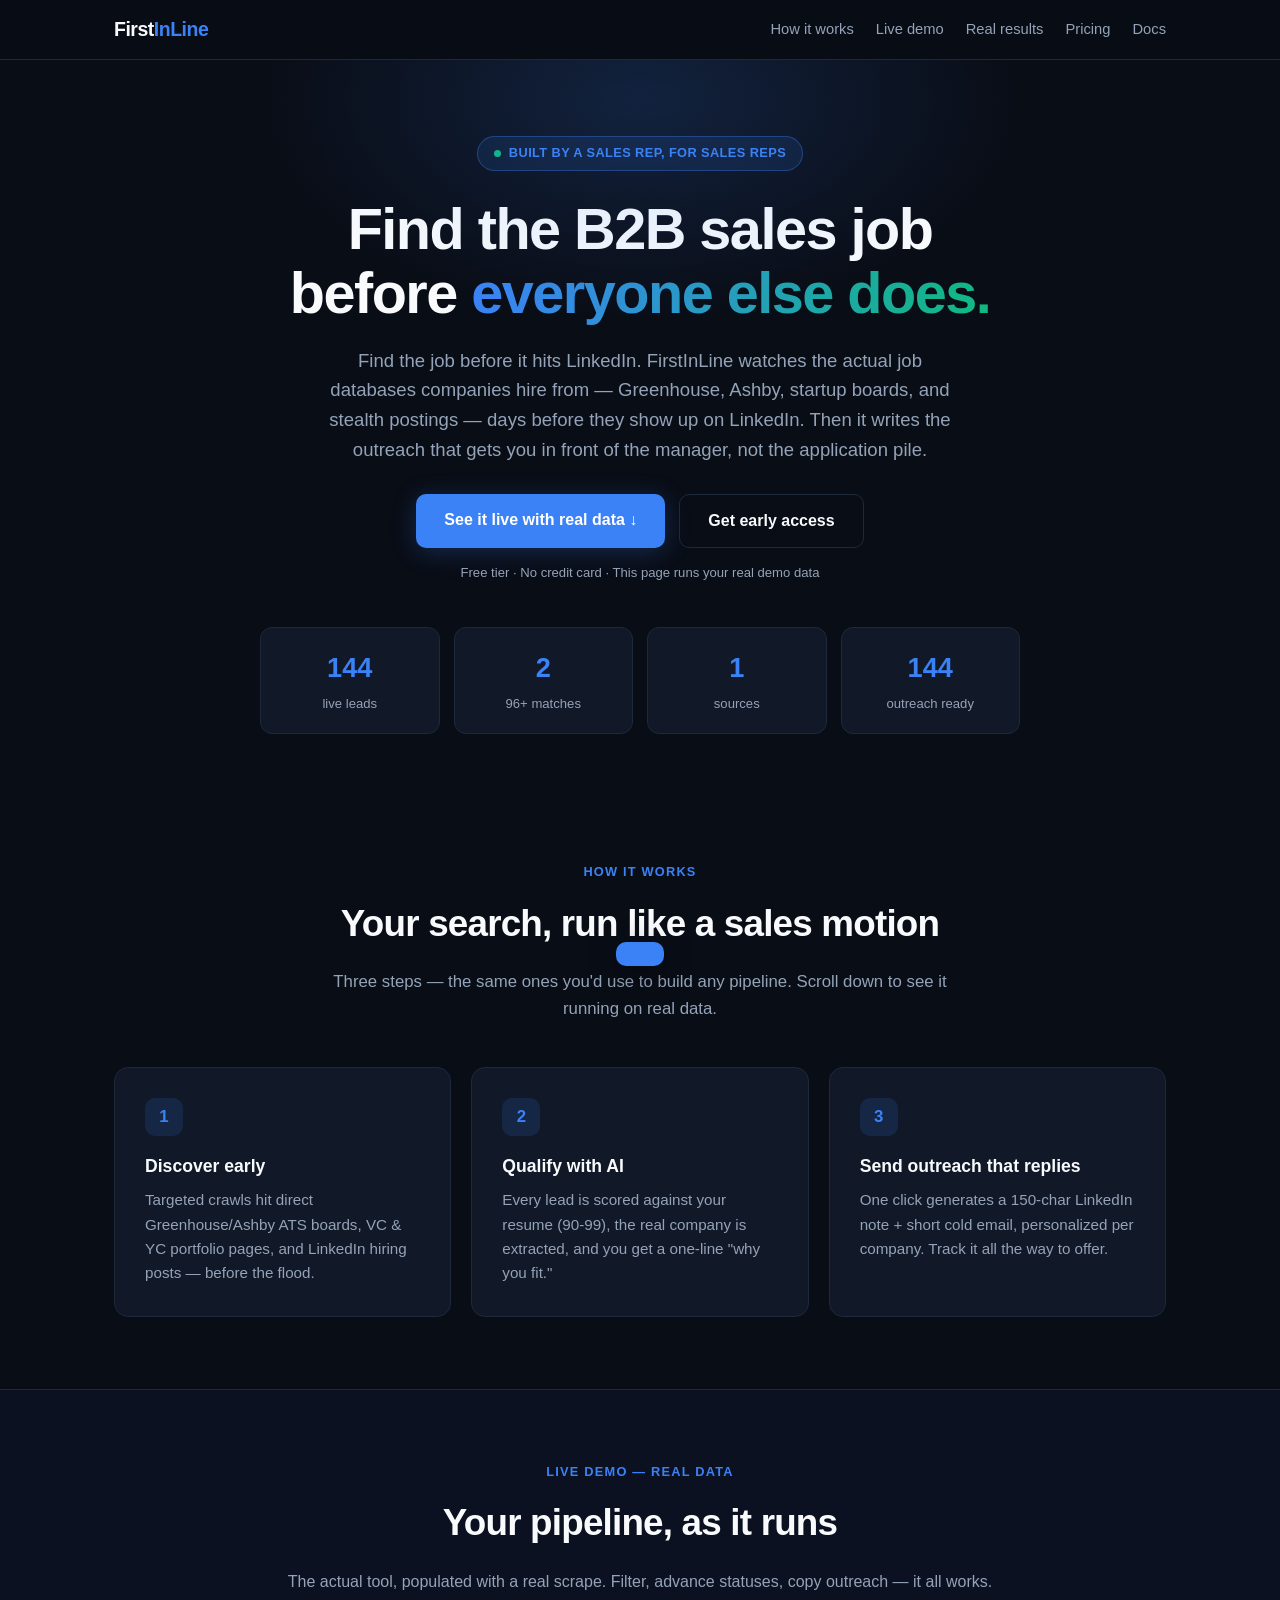
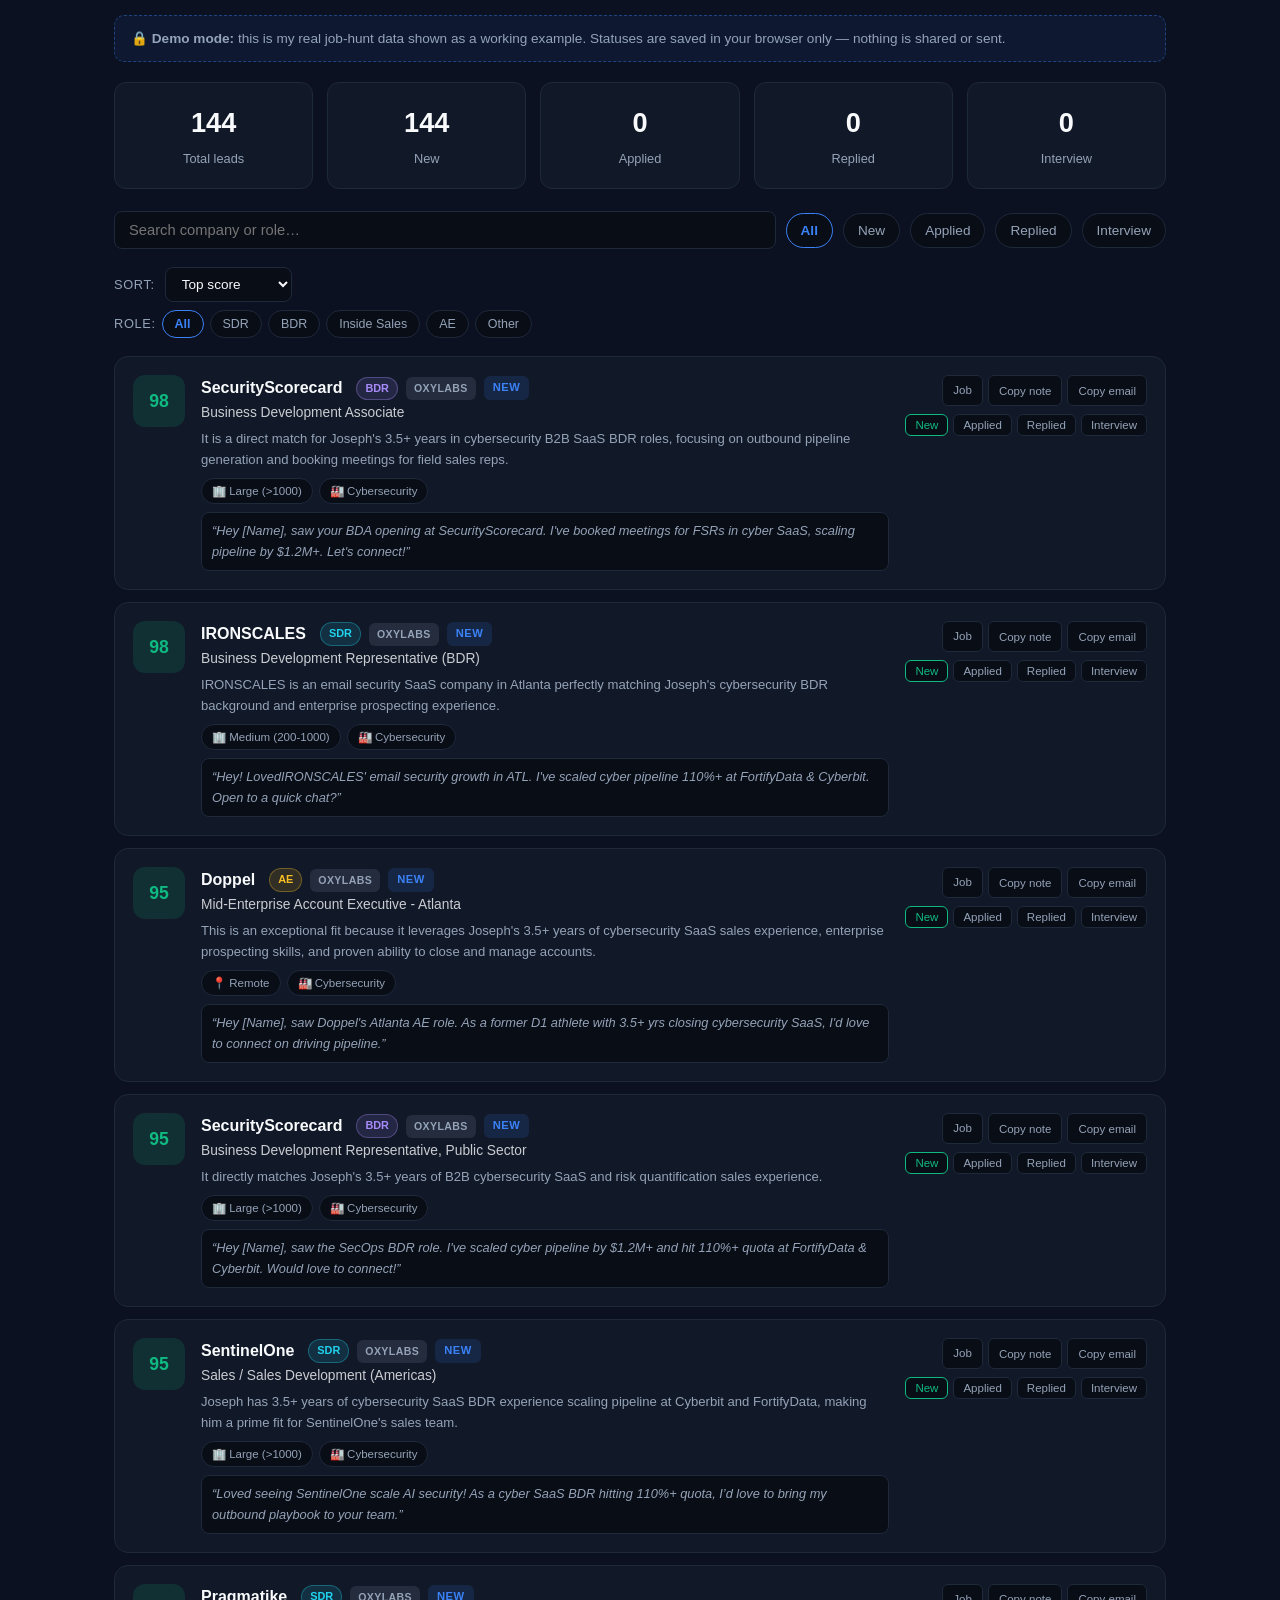
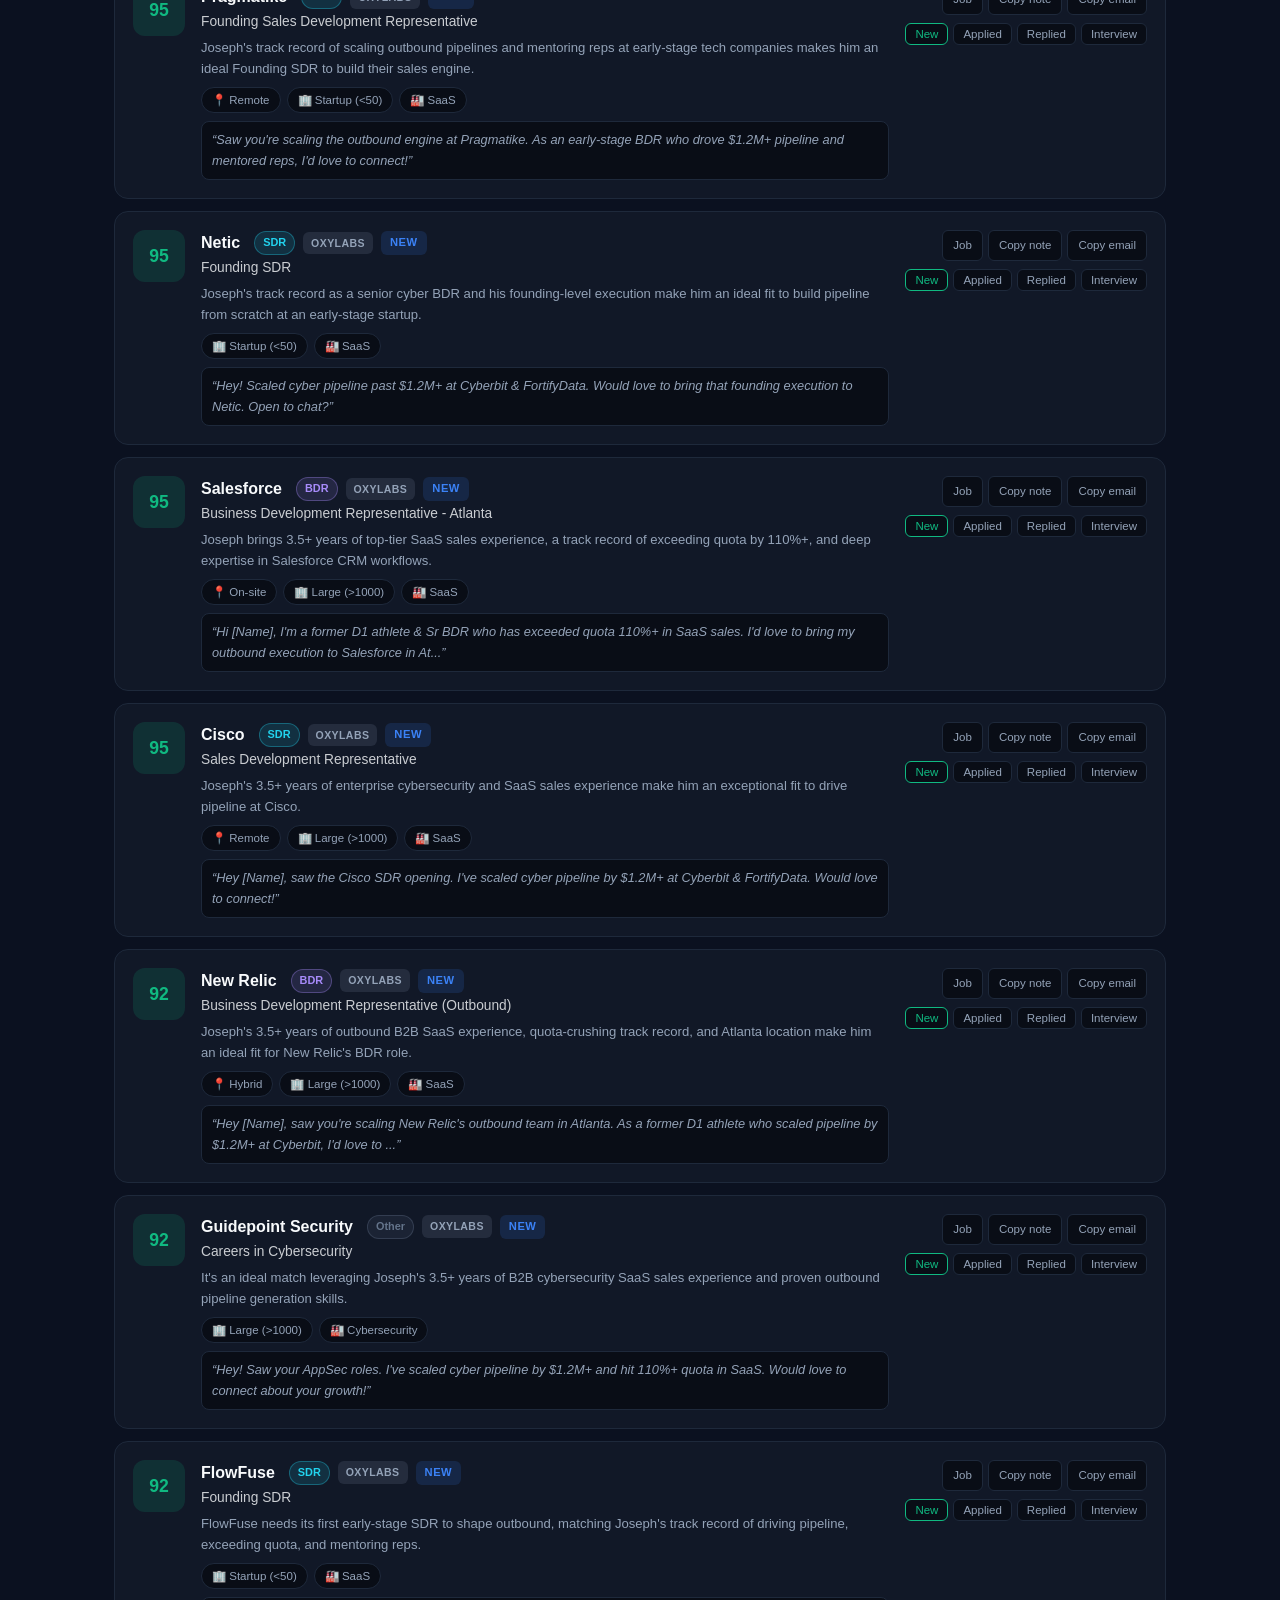
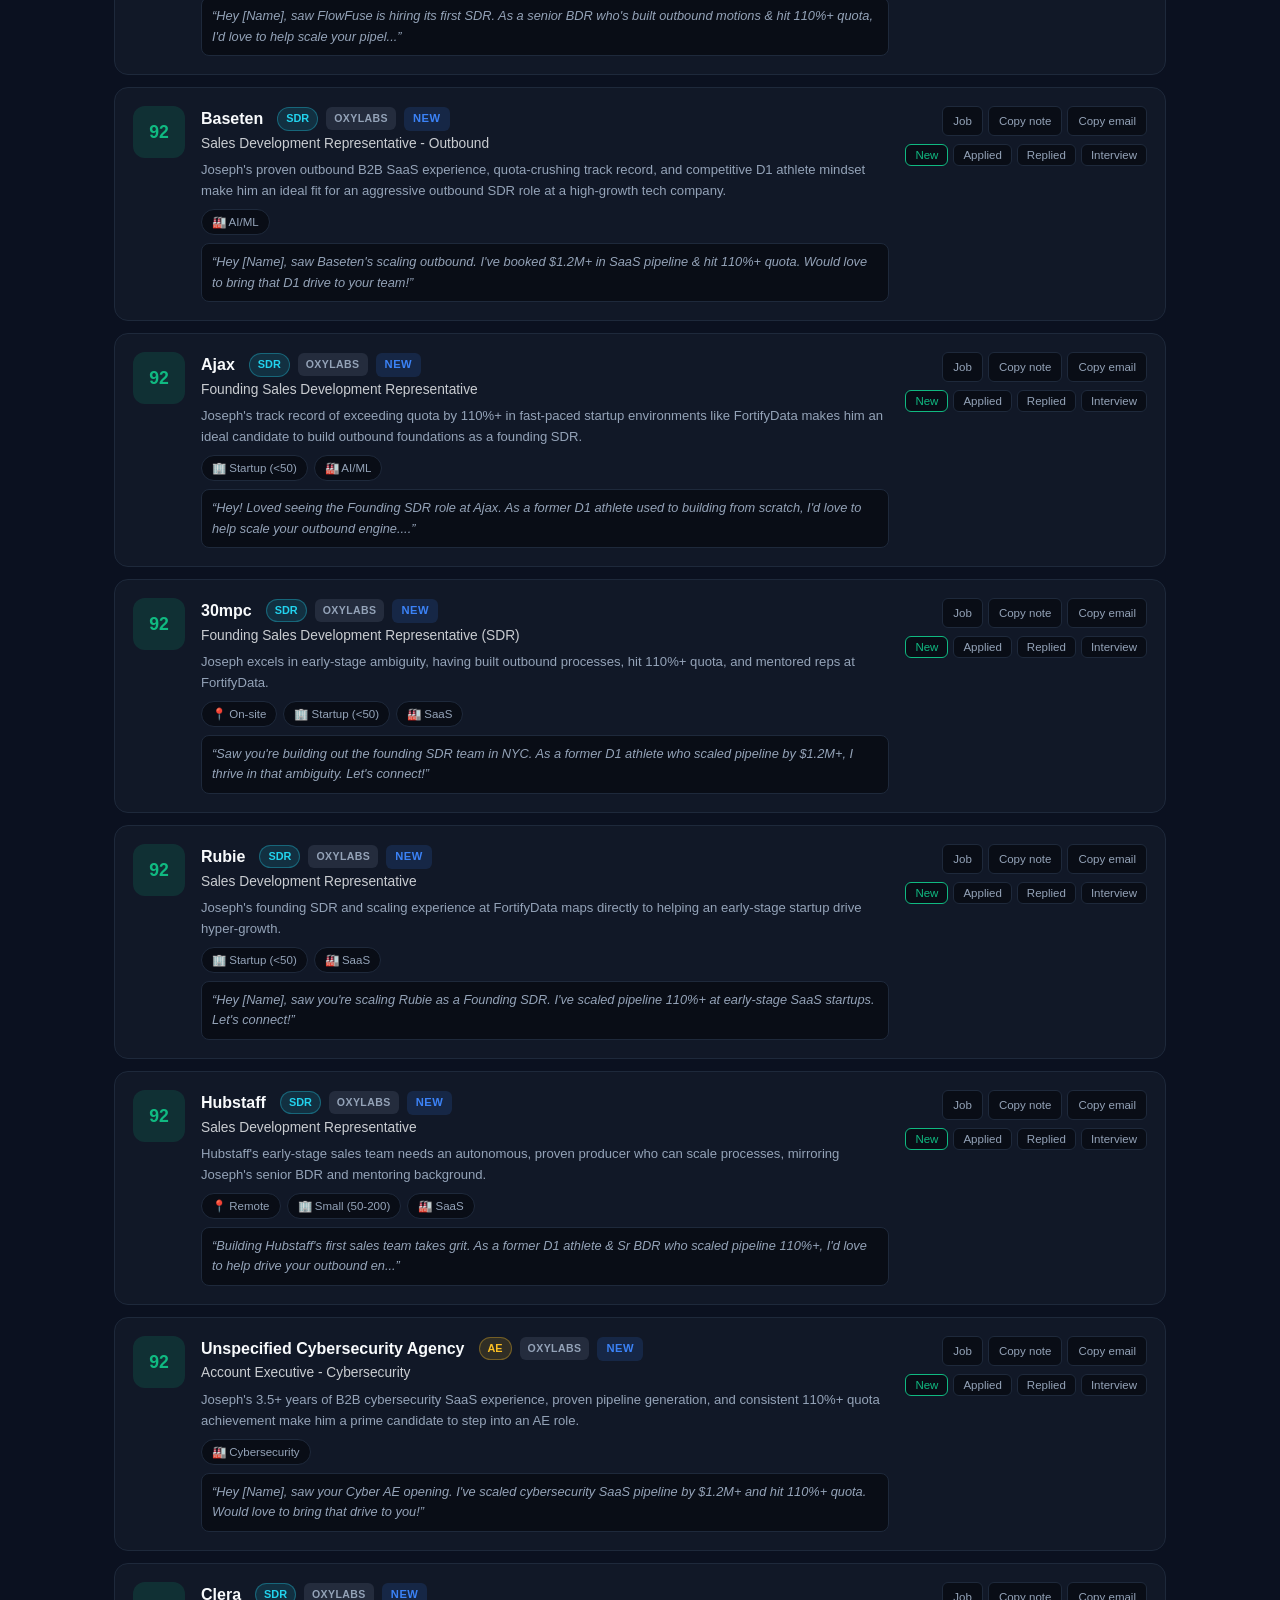
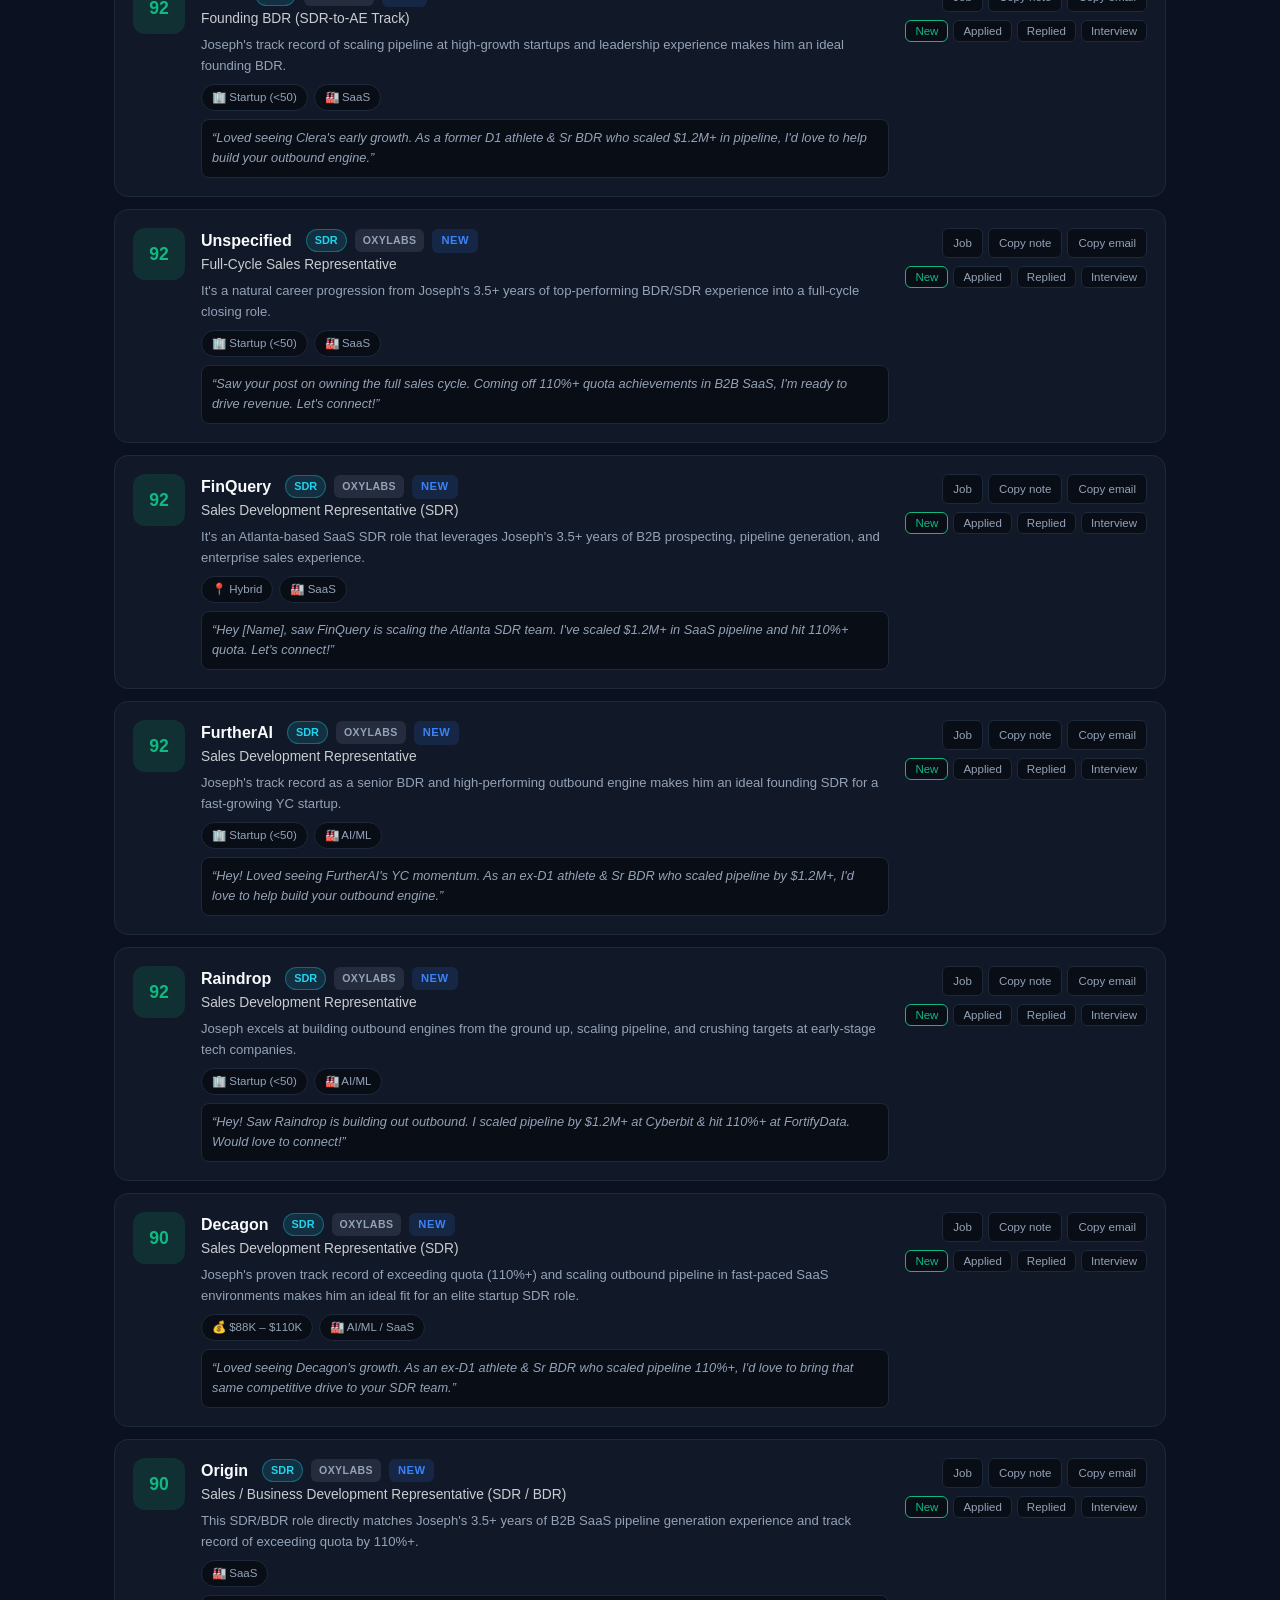
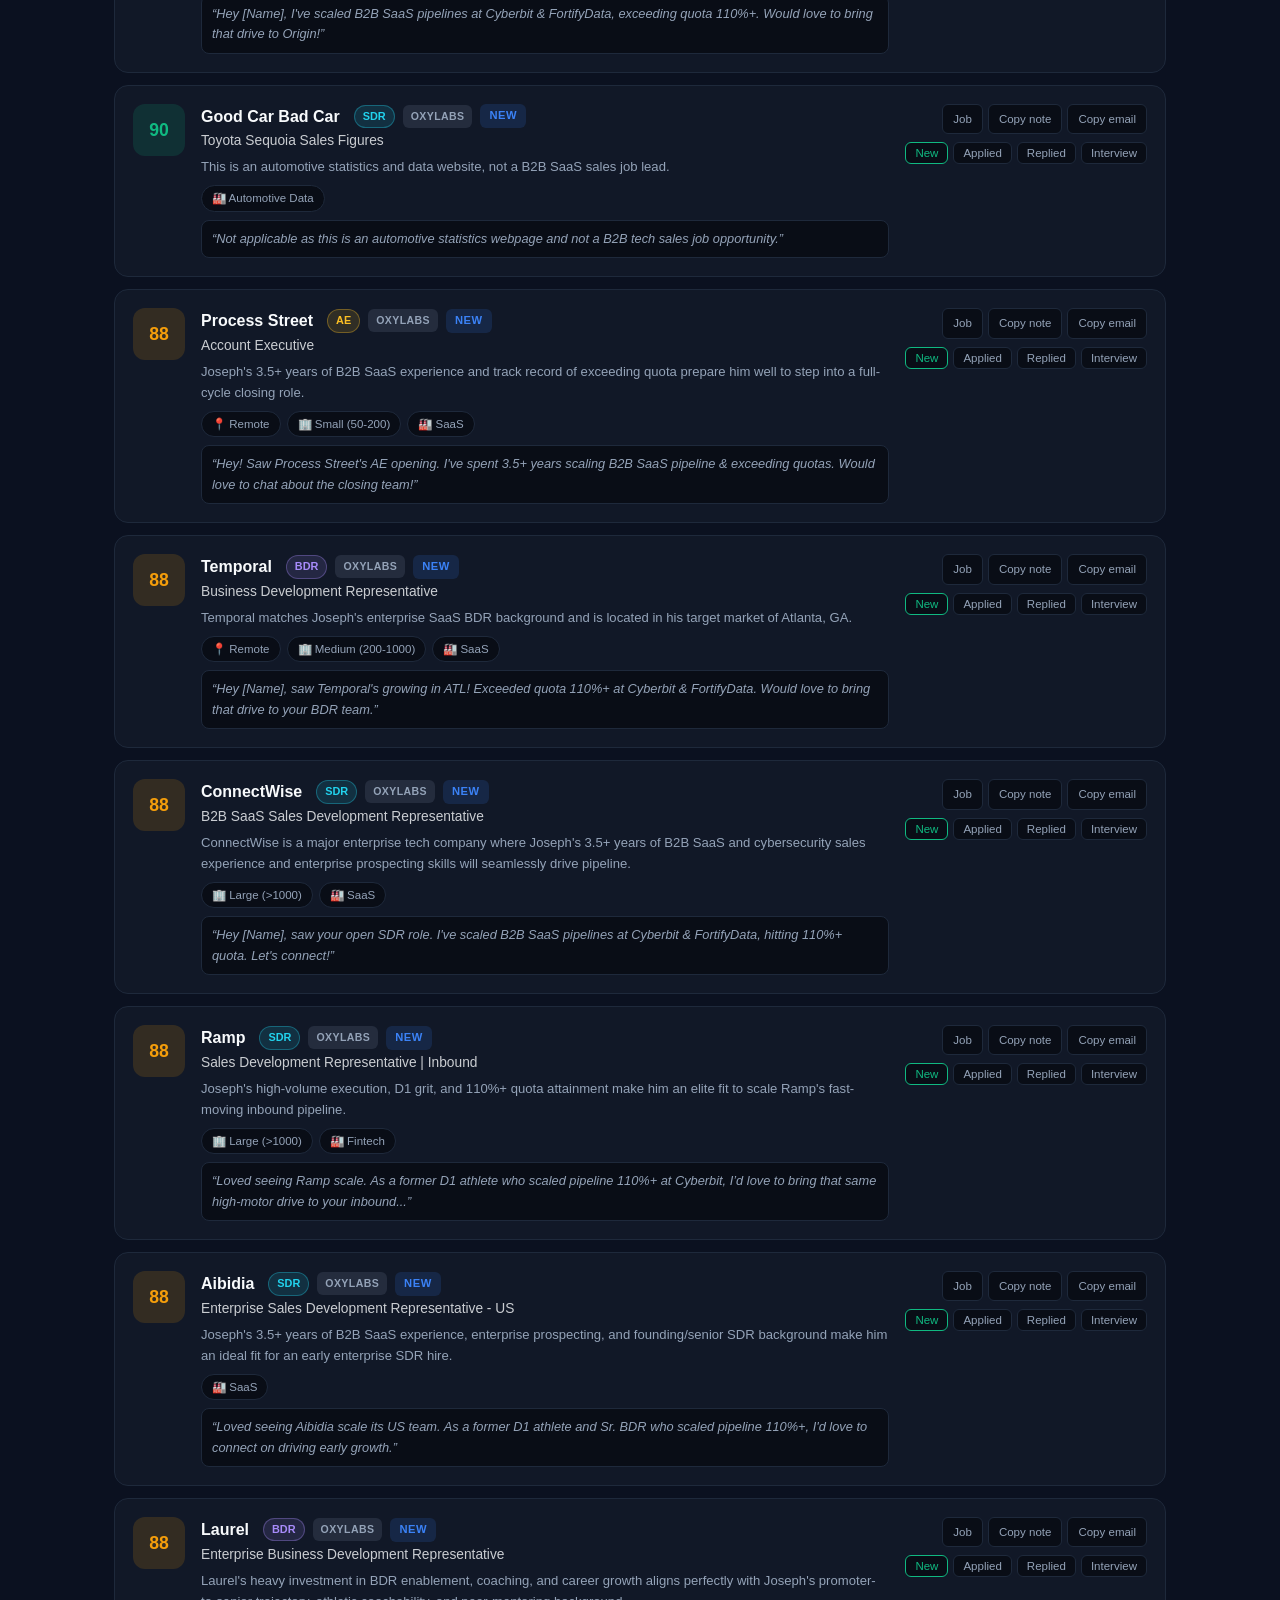
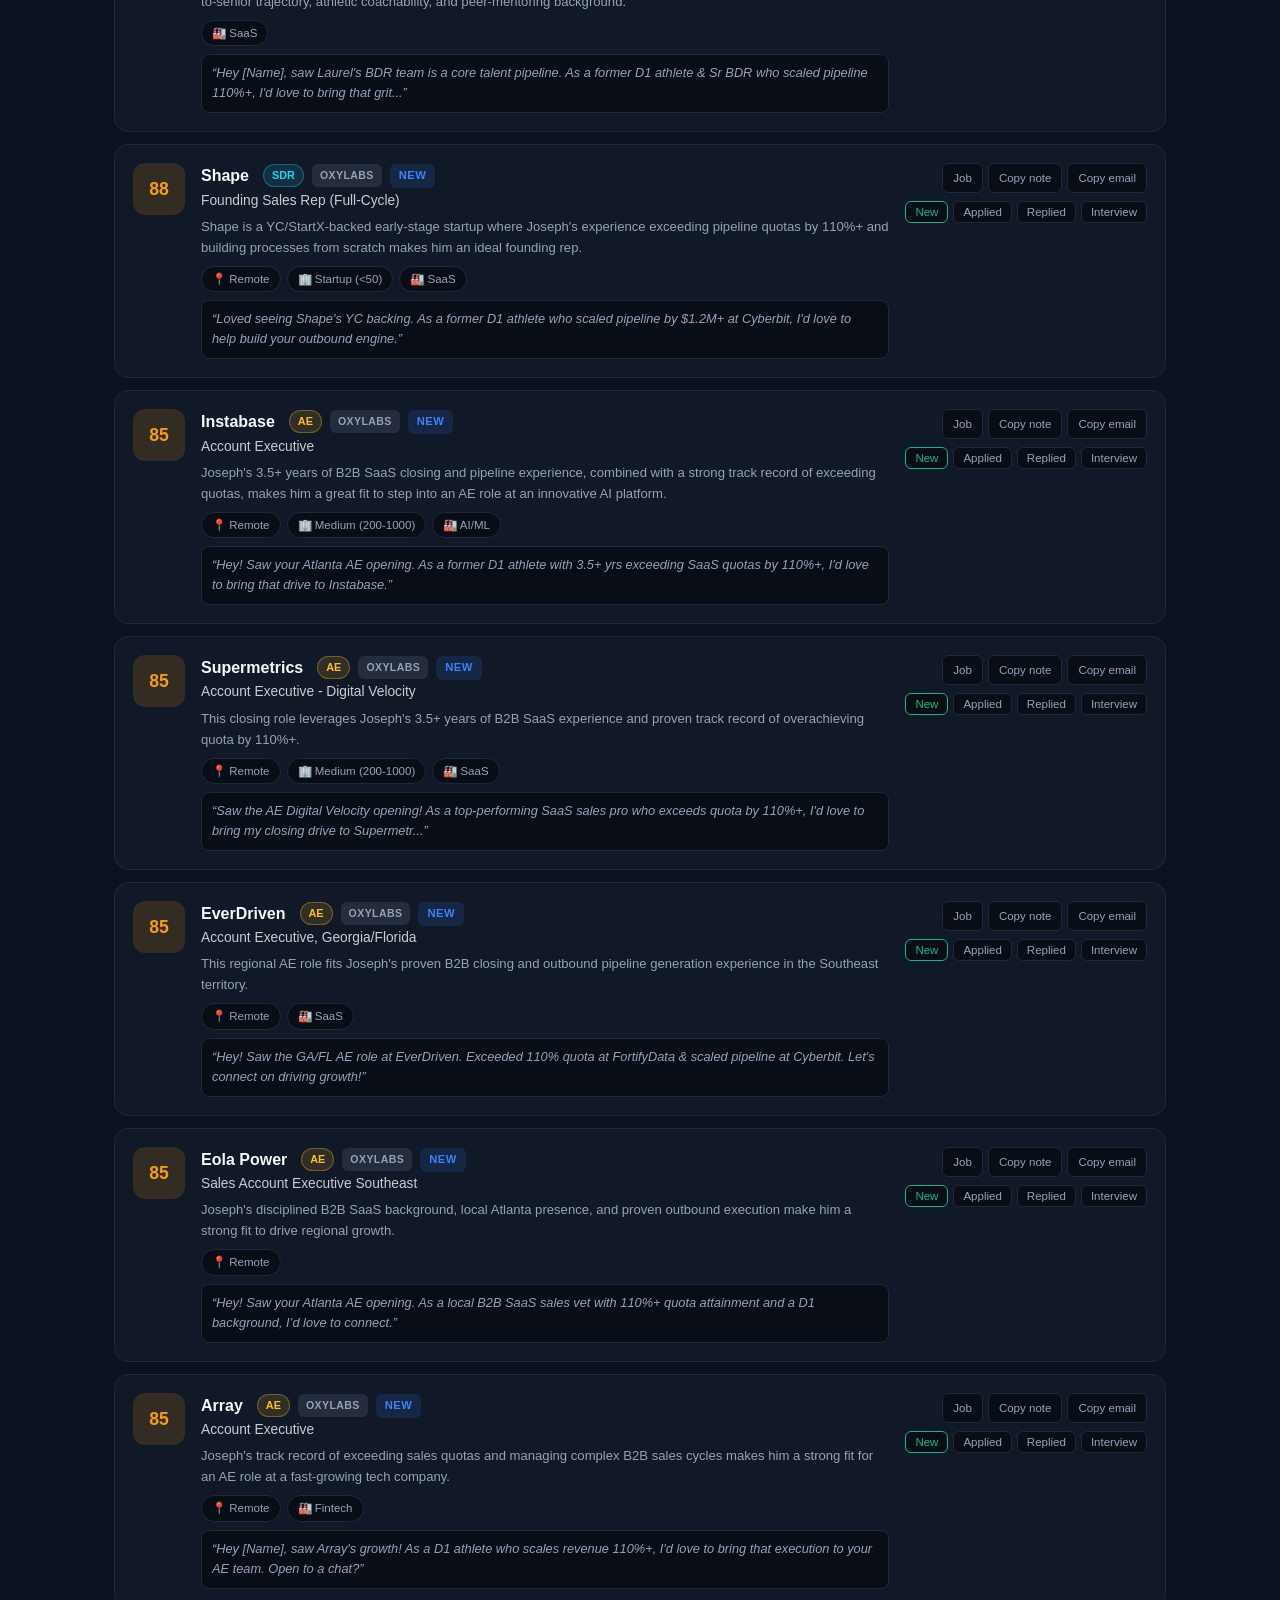
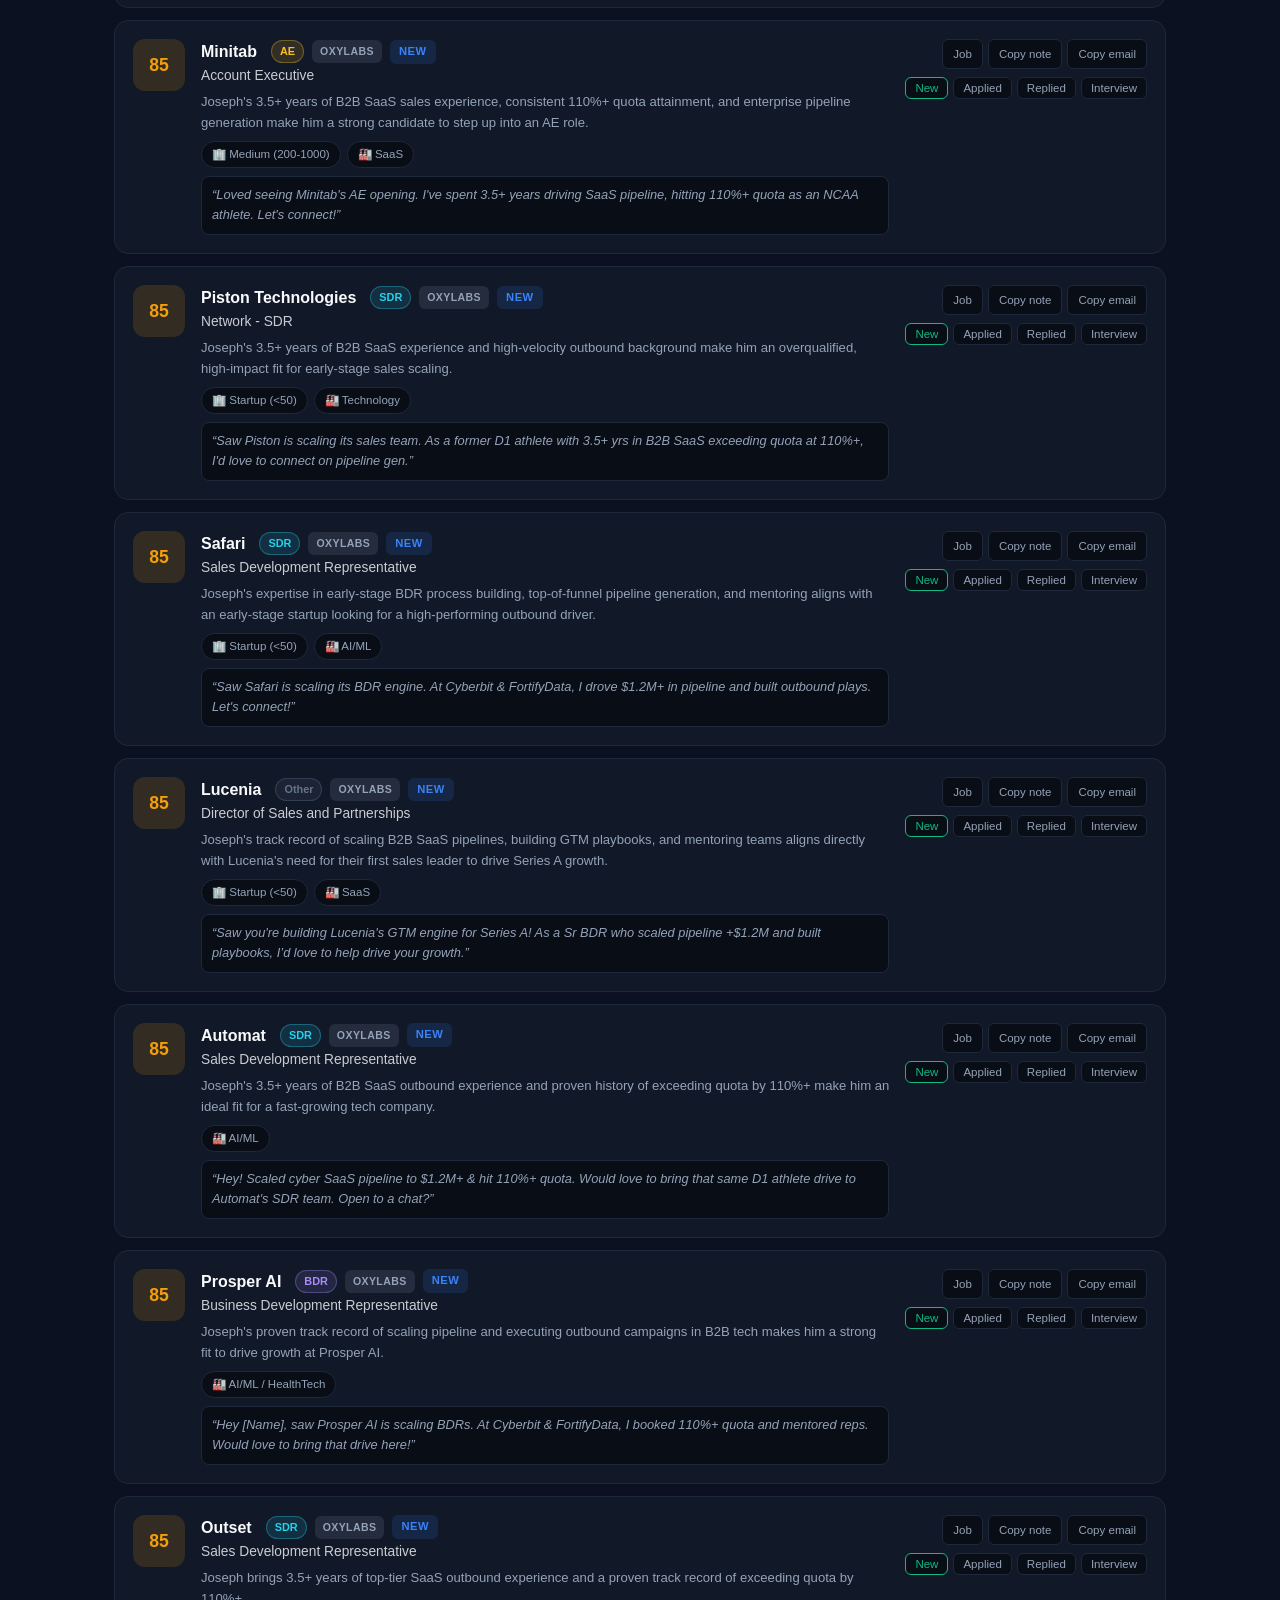
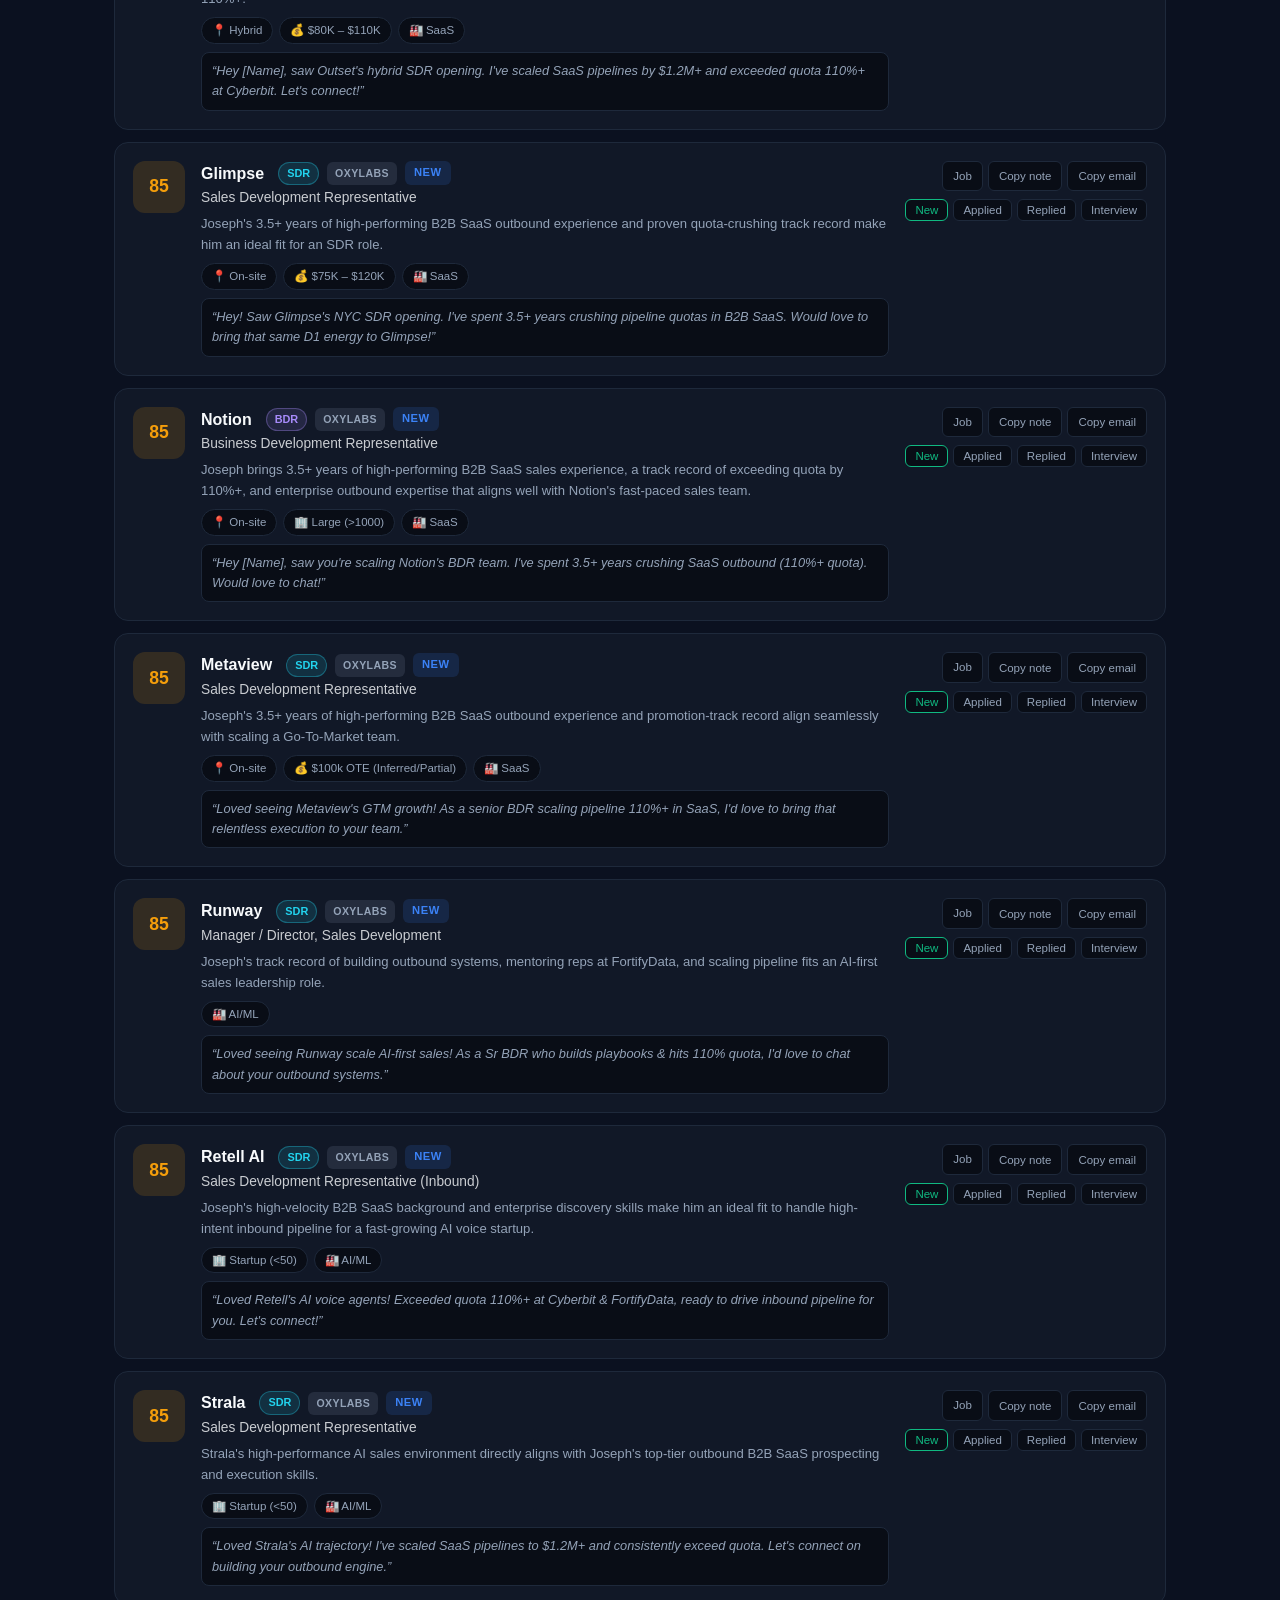
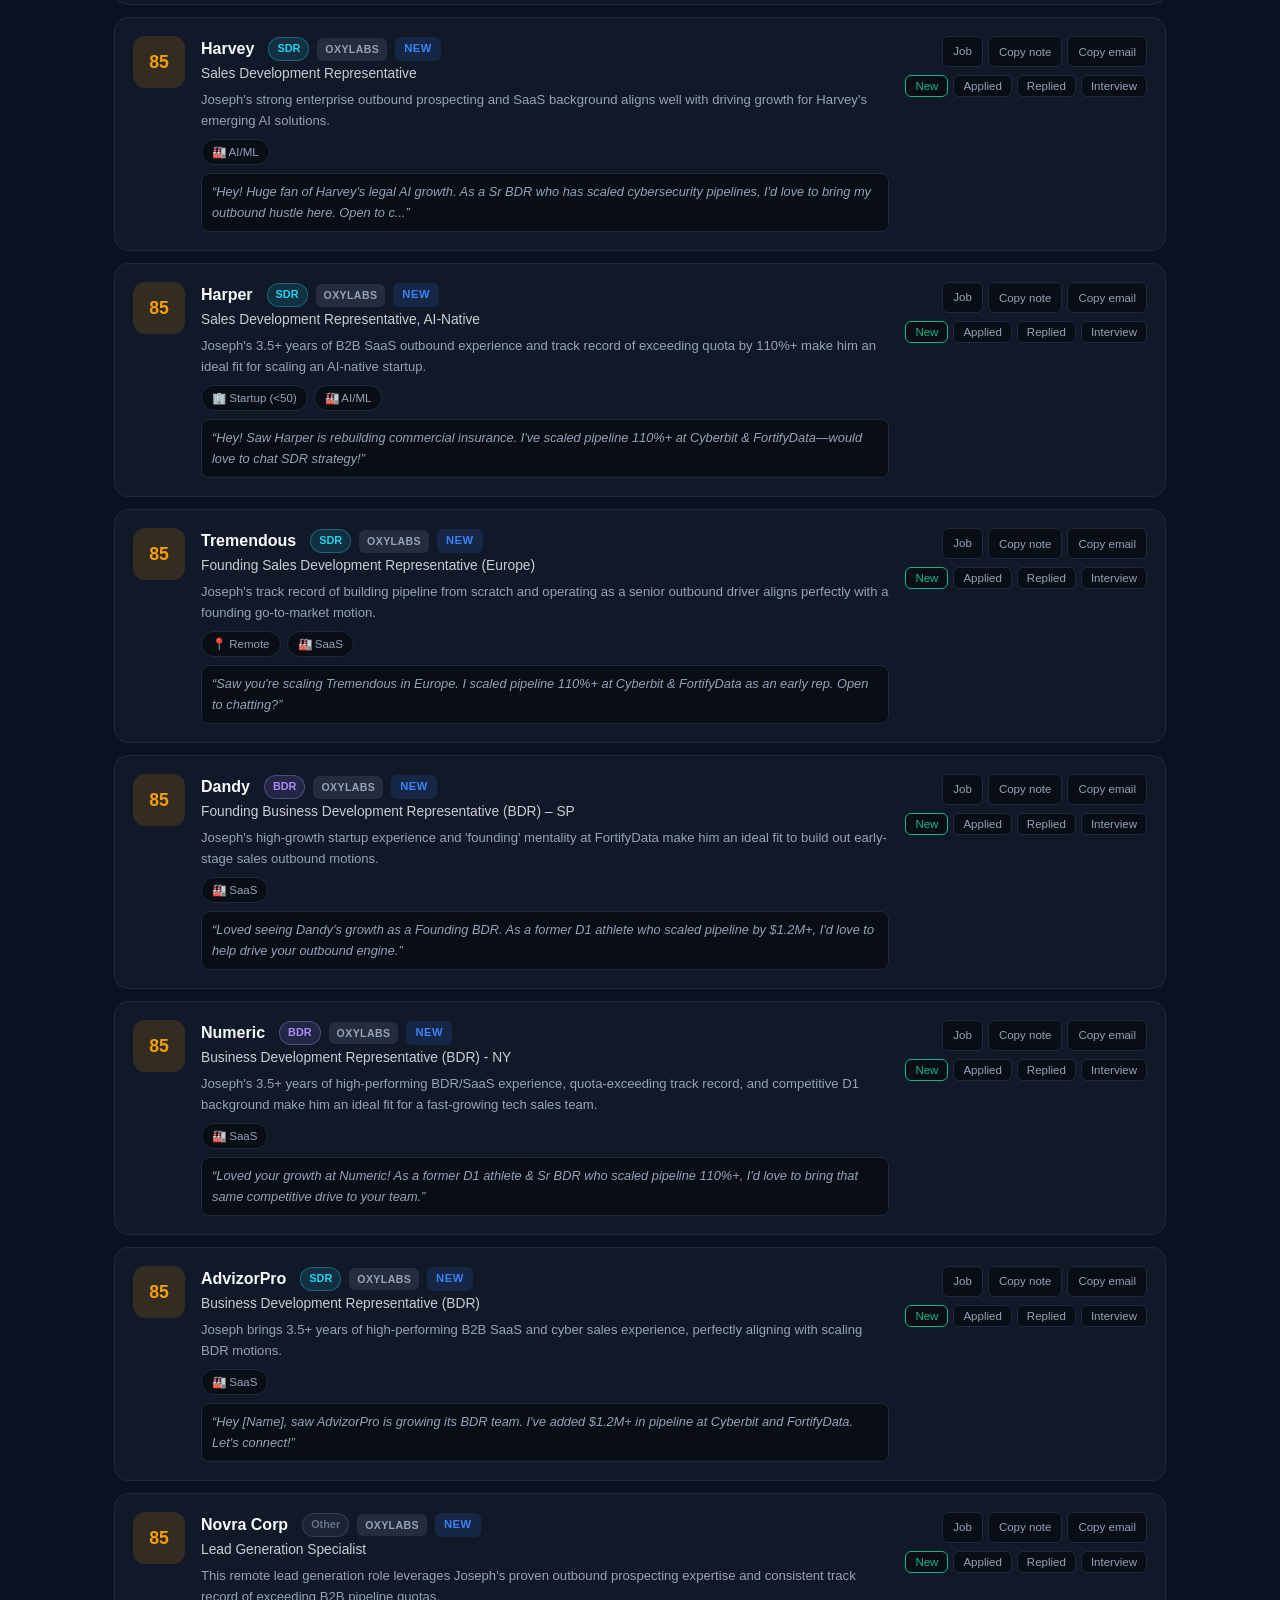
==== commit 12854e96: "Add sort control: top score / source found / newest first" ====
--- a/index.html
+++ b/index.html
@@ -87,6 +87,9 @@
   .role-controls { margin-top: 8px; gap: 6px; align-items: center; }
   .role-label { font-size: .8rem; color: var(--muted); text-transform: uppercase; letter-spacing: .05em; }
   .role-chip { padding: 6px 12px; font-size: .78rem; }
+  .sort-controls { margin-bottom: 8px; }
+  .sort-select { background: var(--bg); border: 1px solid var(--border); color: var(--text); padding: 8px 12px; border-radius: 8px; font-size: .85rem; cursor: pointer; }
+  .sort-select:focus { outline: none; border-color: var(--primary); }
   .role-badge { display: inline-block; margin-left: 6px; padding: 2px 8px; border-radius: 999px; font-size: .68rem; font-weight: 700; border: 1px solid; vertical-align: middle; }
   .lead { display: flex; align-items: flex-start; gap: 16px; padding: 18px; border: 1px solid var(--border); border-radius: 14px; margin-bottom: 12px; background: var(--card); transition: border-color .15s; }
   .lead:hover { border-color: rgba(59,130,246,.45); }
@@ -238,6 +241,14 @@
       <button class="chip" data-status="replied">Replied</button>
       <button class="chip" data-status="interview">Interview</button>
     </div>
+    <div class="app-controls sort-controls">
+      <span class="role-label">Sort:</span>
+      <select id="sortSel" class="sort-select">
+        <option value="score">Top score</option>
+        <option value="source">Source found</option>
+        <option value="newest">Newest first</option>
+      </select>
+    </div>
     <div class="app-controls role-controls">
       <span class="role-label">Role:</span>
       <button class="chip role-chip active" data-role="all">All</button>
@@ -2978,7 +2989,30 @@
     const ms=filter==='all'||statusOf(l)===filter;
     const mr=rFilter==='all'||String(l.role_type||'other')===rFilter;
     return mq&&ms&&mr;
-  }).sort((a,b)=>b.score-a.score);
+  }).sort(sortLeads);
+
+function sortLeads(a,b){
+  var s=document.getElementById('sortSel');
+  var mode=s?s.value:'score';
+  if(mode==='source'){
+    var sa=srcGroup(a.source), sb=srcGroup(b.source);
+    if(sa!==sb) return sa<sb?-1:1;
+    return b.score-a.score;
+  }
+  if(mode==='newest'){
+    var da=(a.created_at||'').slice(0,10), db=(b.created_at||'').slice(0,10);
+    if(da&&db&&da!==db) return da<db?1:-1;
+    return b.score-a.score;
+  }
+  return b.score-a.score;
+}
+function srcGroup(s){
+  s=String(s||'').toLowerCase();
+  if(s.includes('greenhouse')) return '1';
+  if(s.includes('ashby')) return '2';
+  if(s.includes('linkedin')) return '3';
+  return '4';
+}
 
   const el=document.getElementById('leadList');
   if(!list.length){el.innerHTML='';document.getElementById('empty').style.display='block';return;}
@@ -3063,6 +3097,7 @@
   c.classList.add('active');render();
 }));
 document.getElementById('search').addEventListener('input',render);
+document.getElementById('sortSel').addEventListener('change',render);
 document.getElementById('waitlistForm').addEventListener('submit',function(e){
   e.preventDefault();
   var em=document.getElementById('wlEmail');
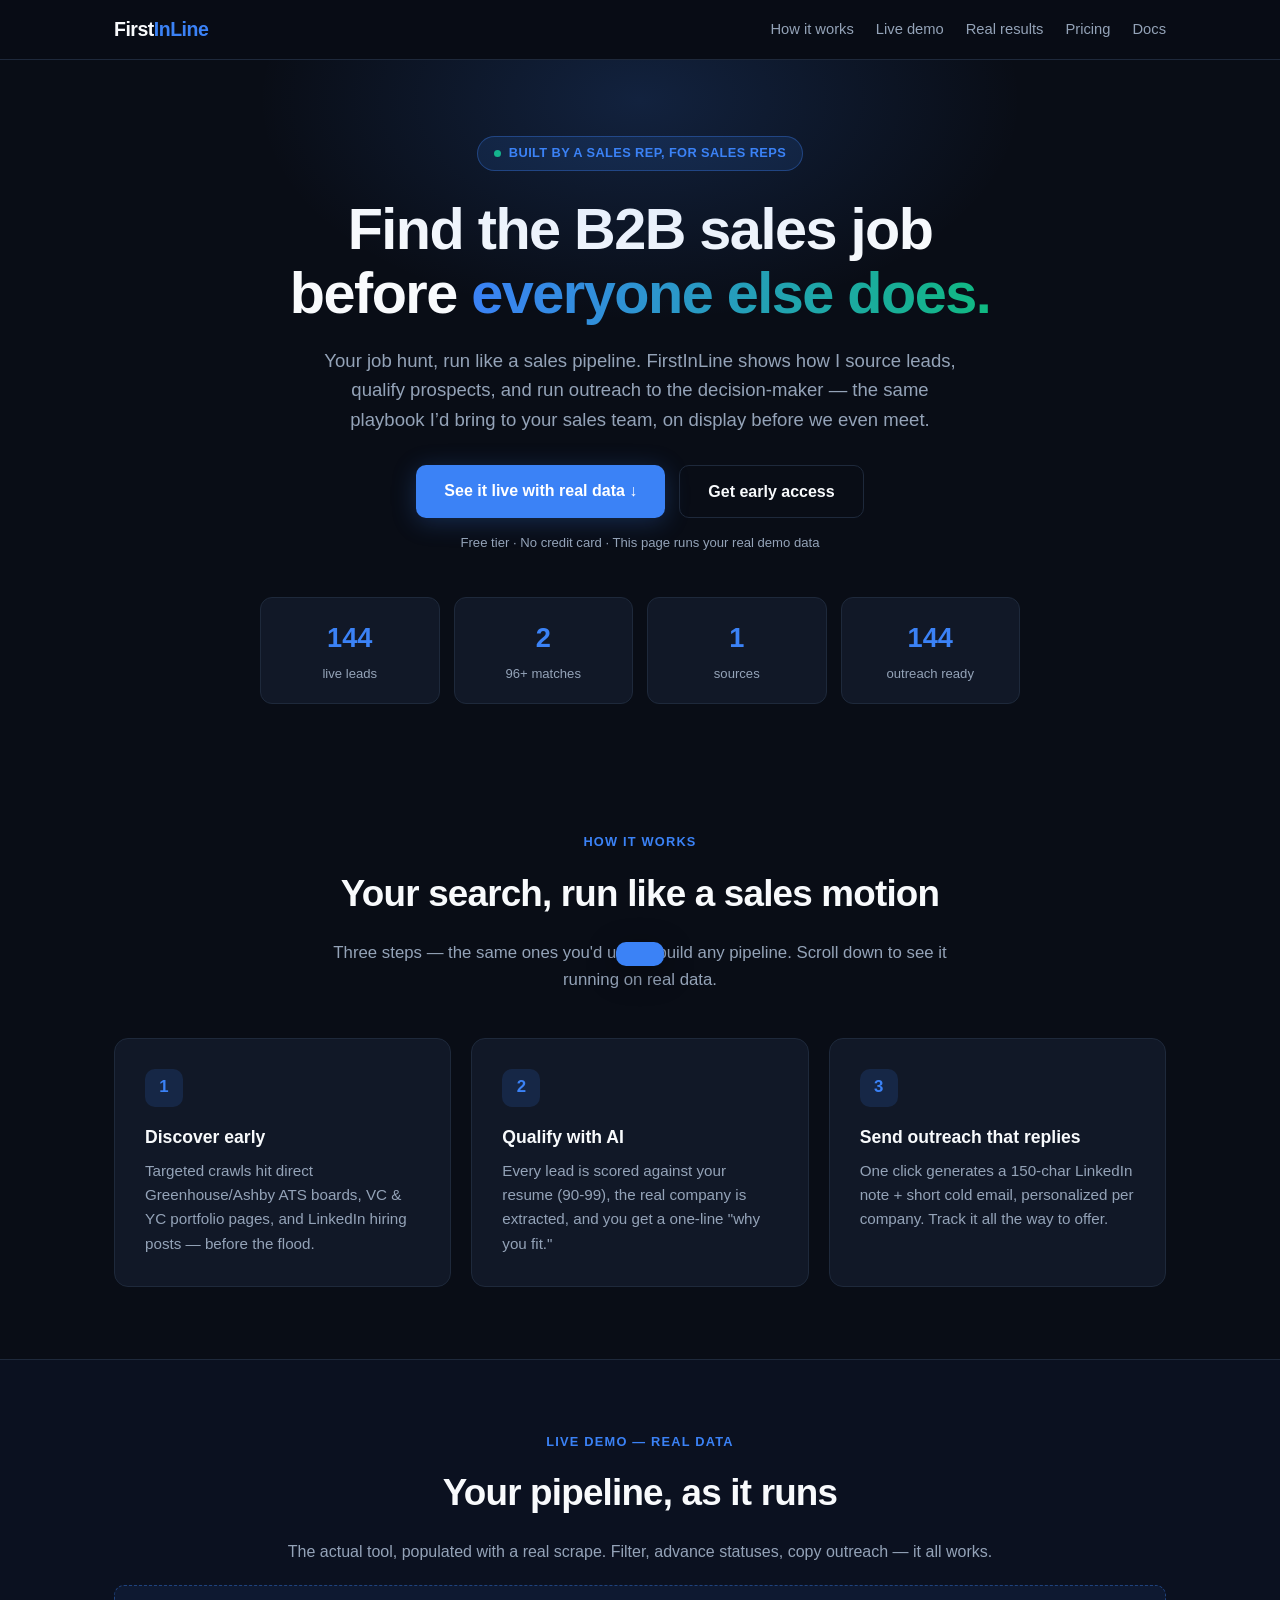
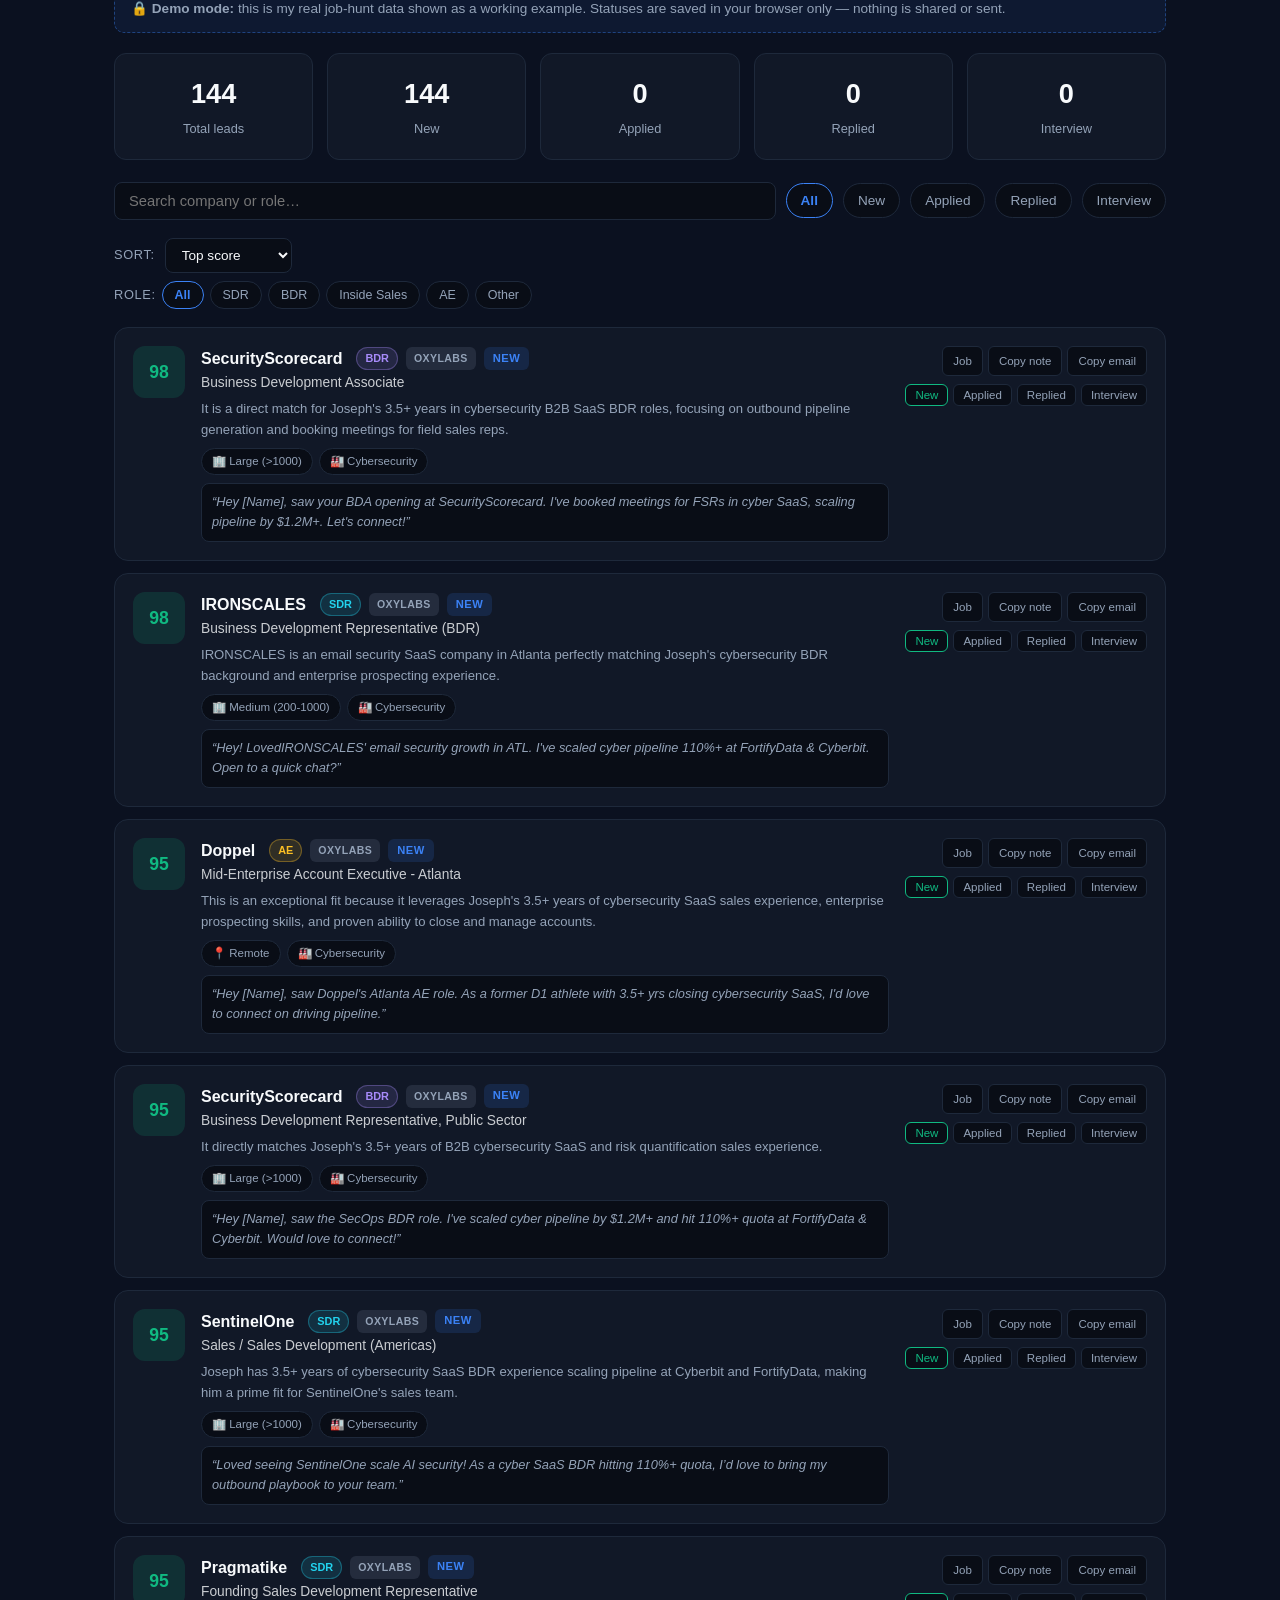
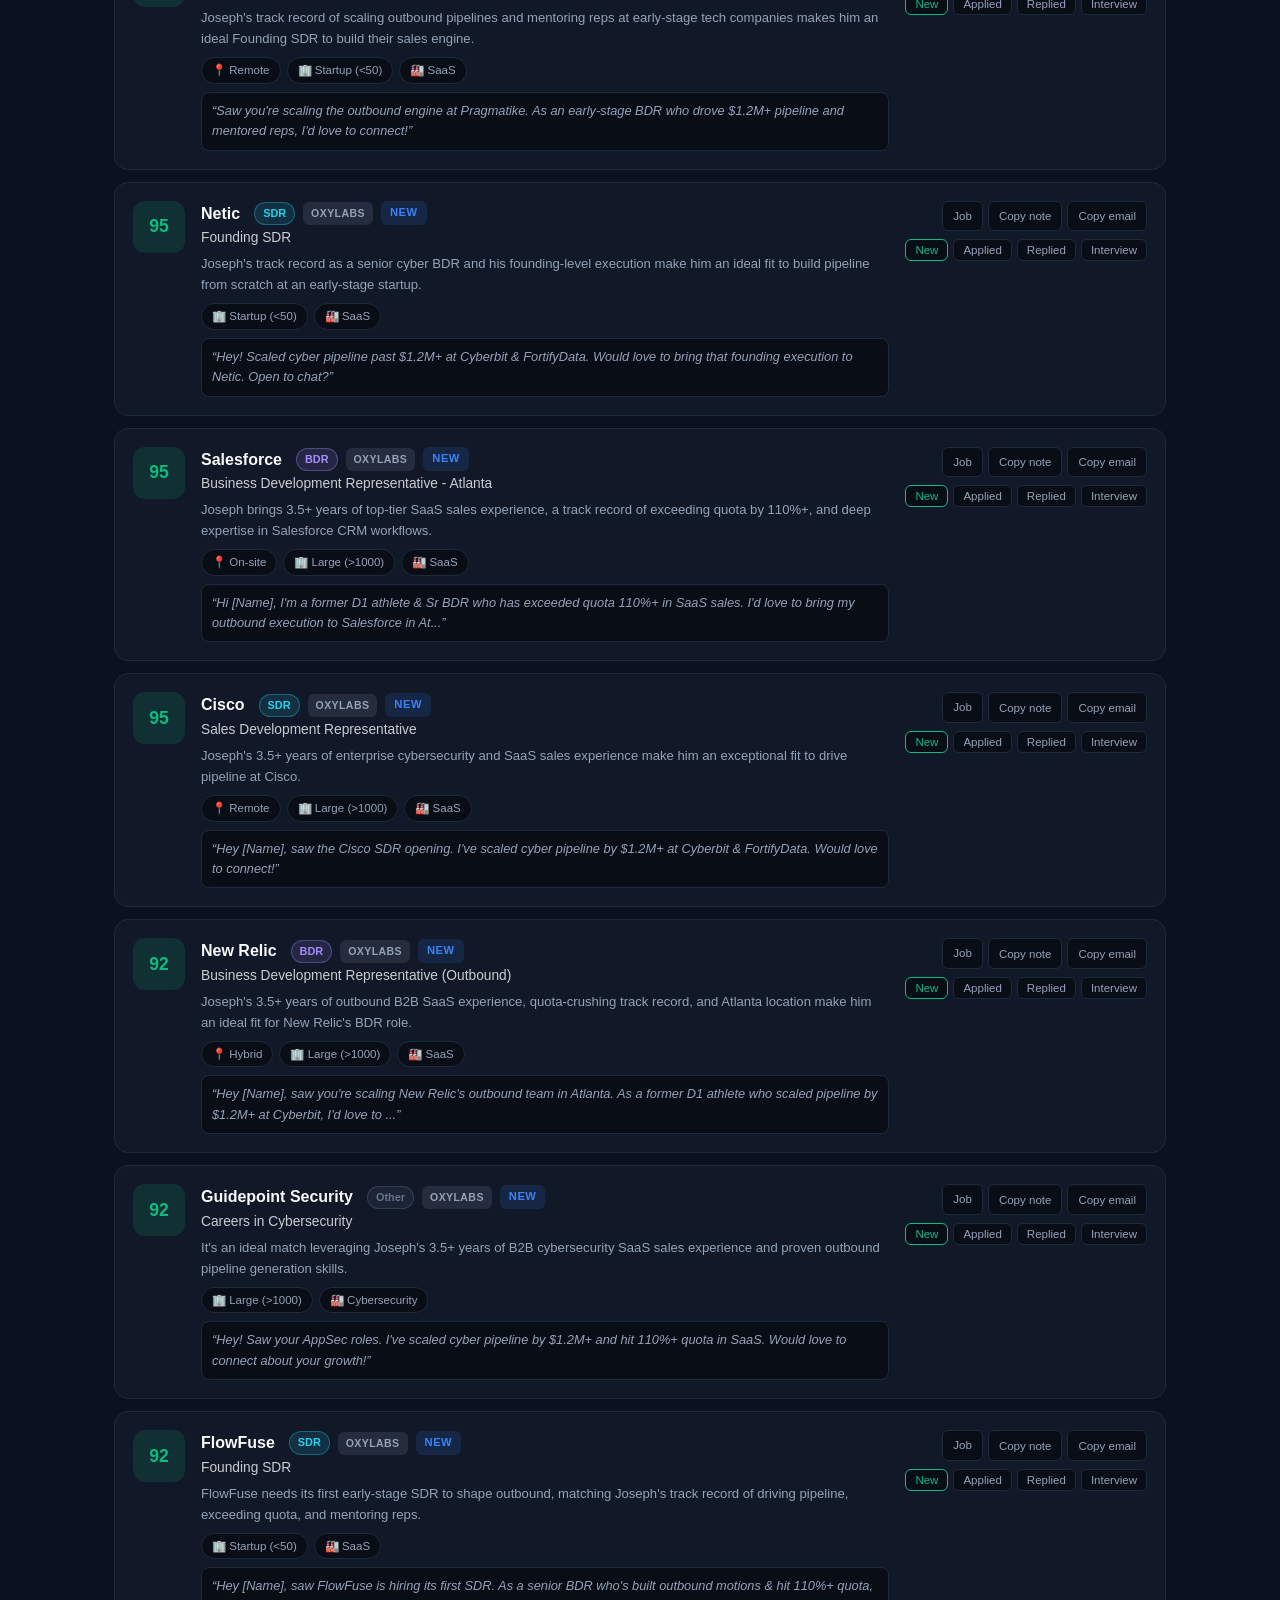
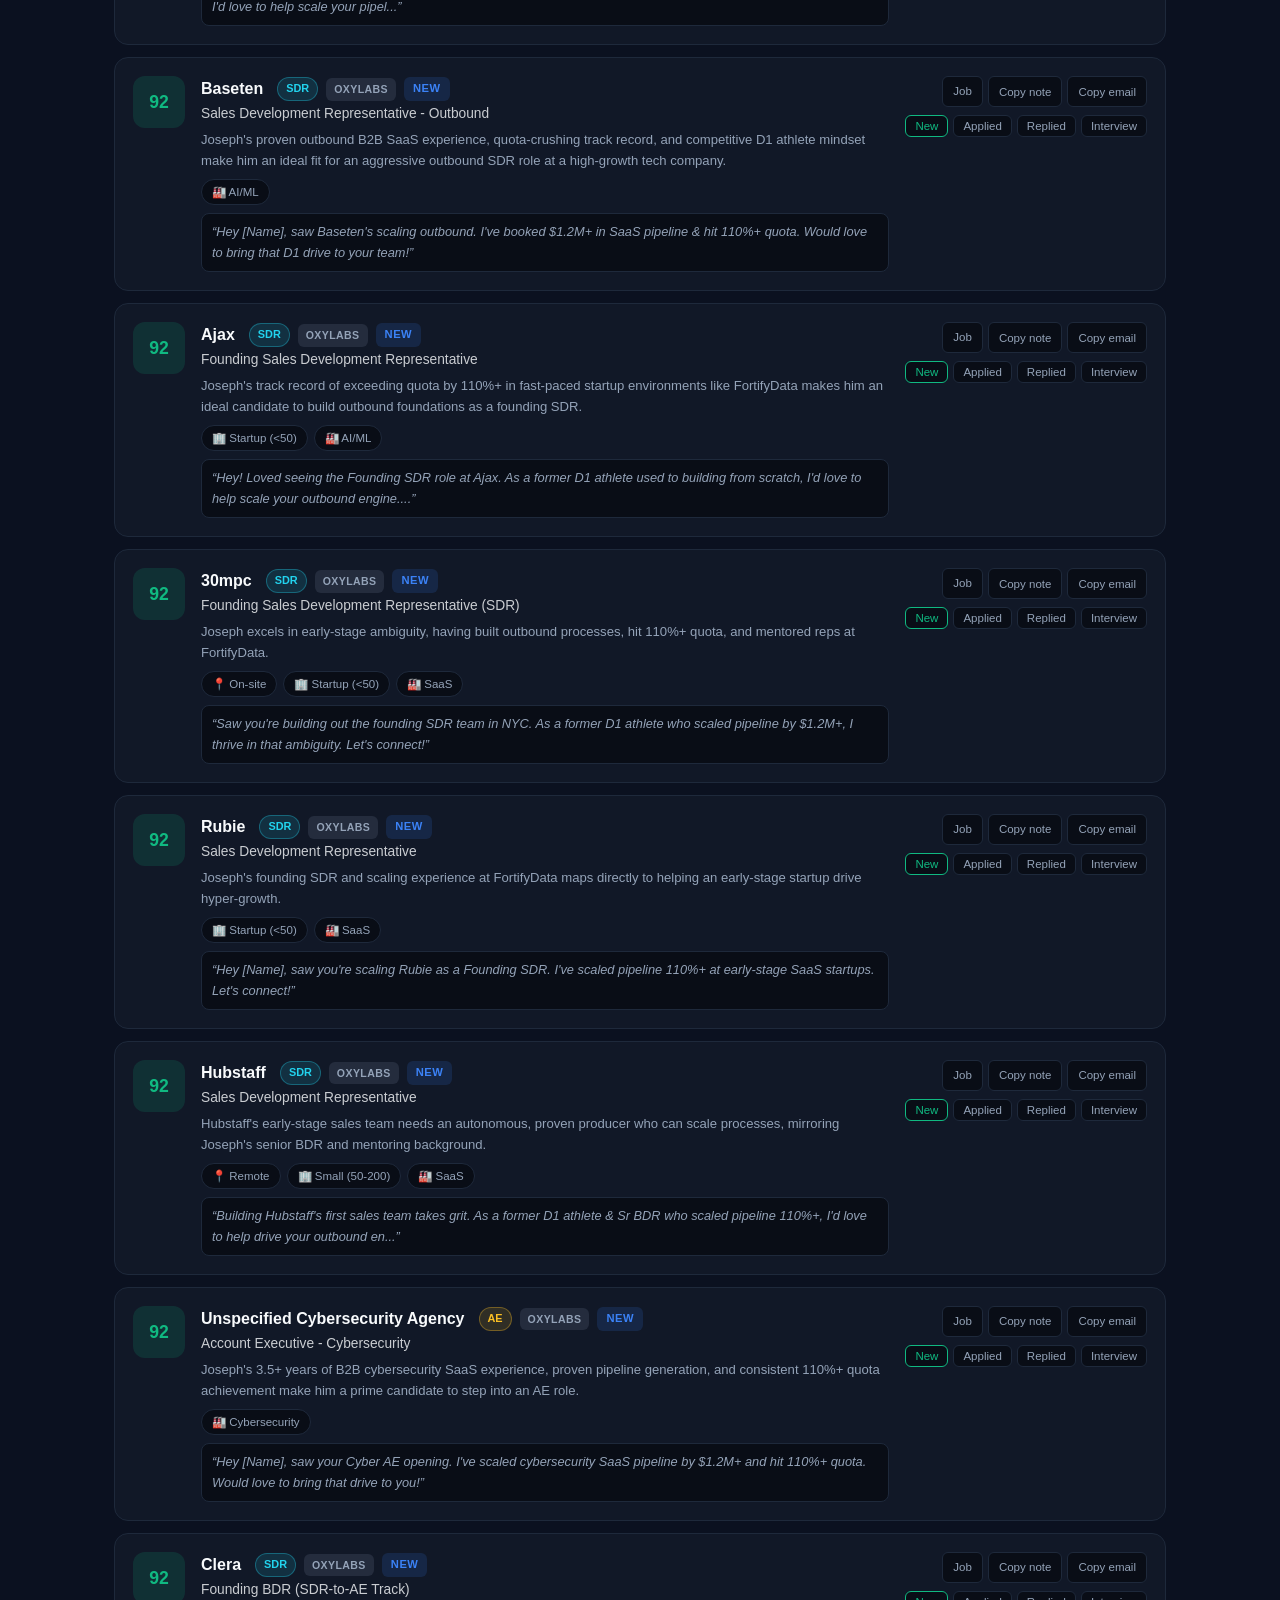
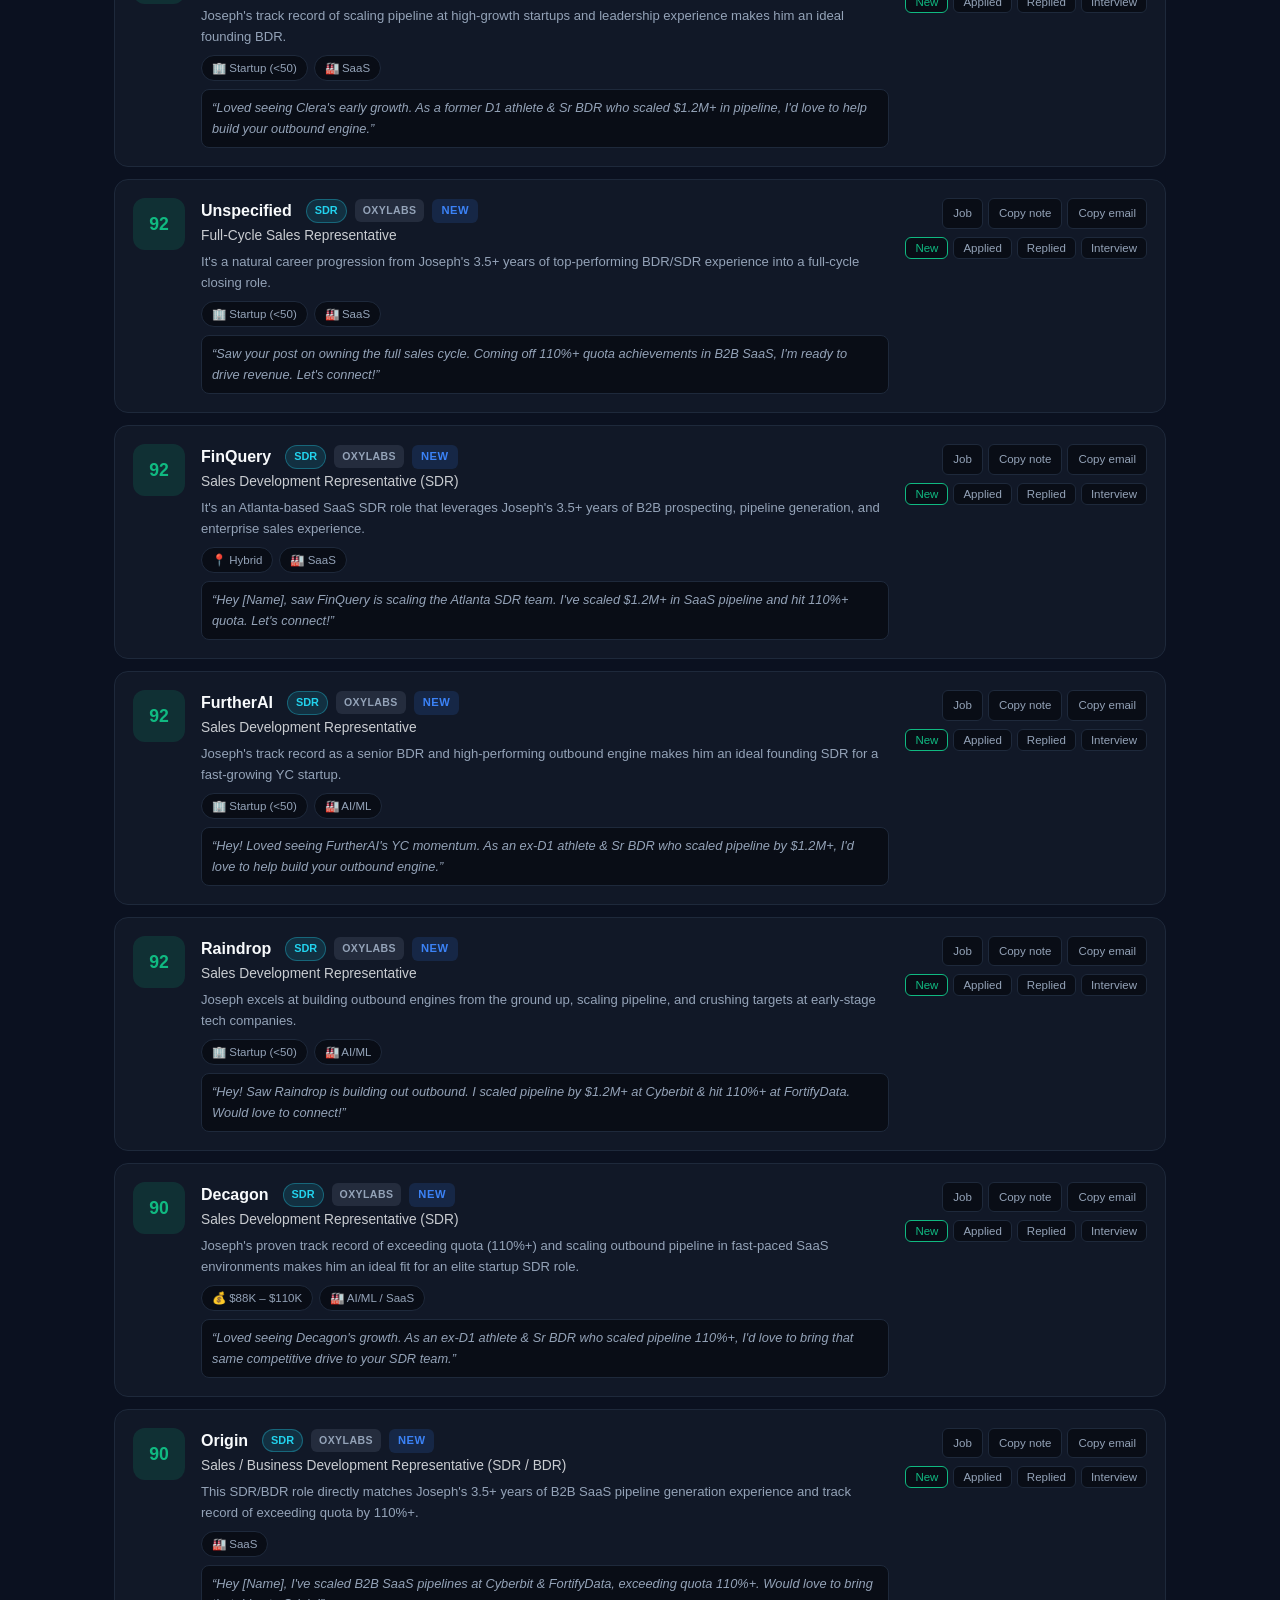
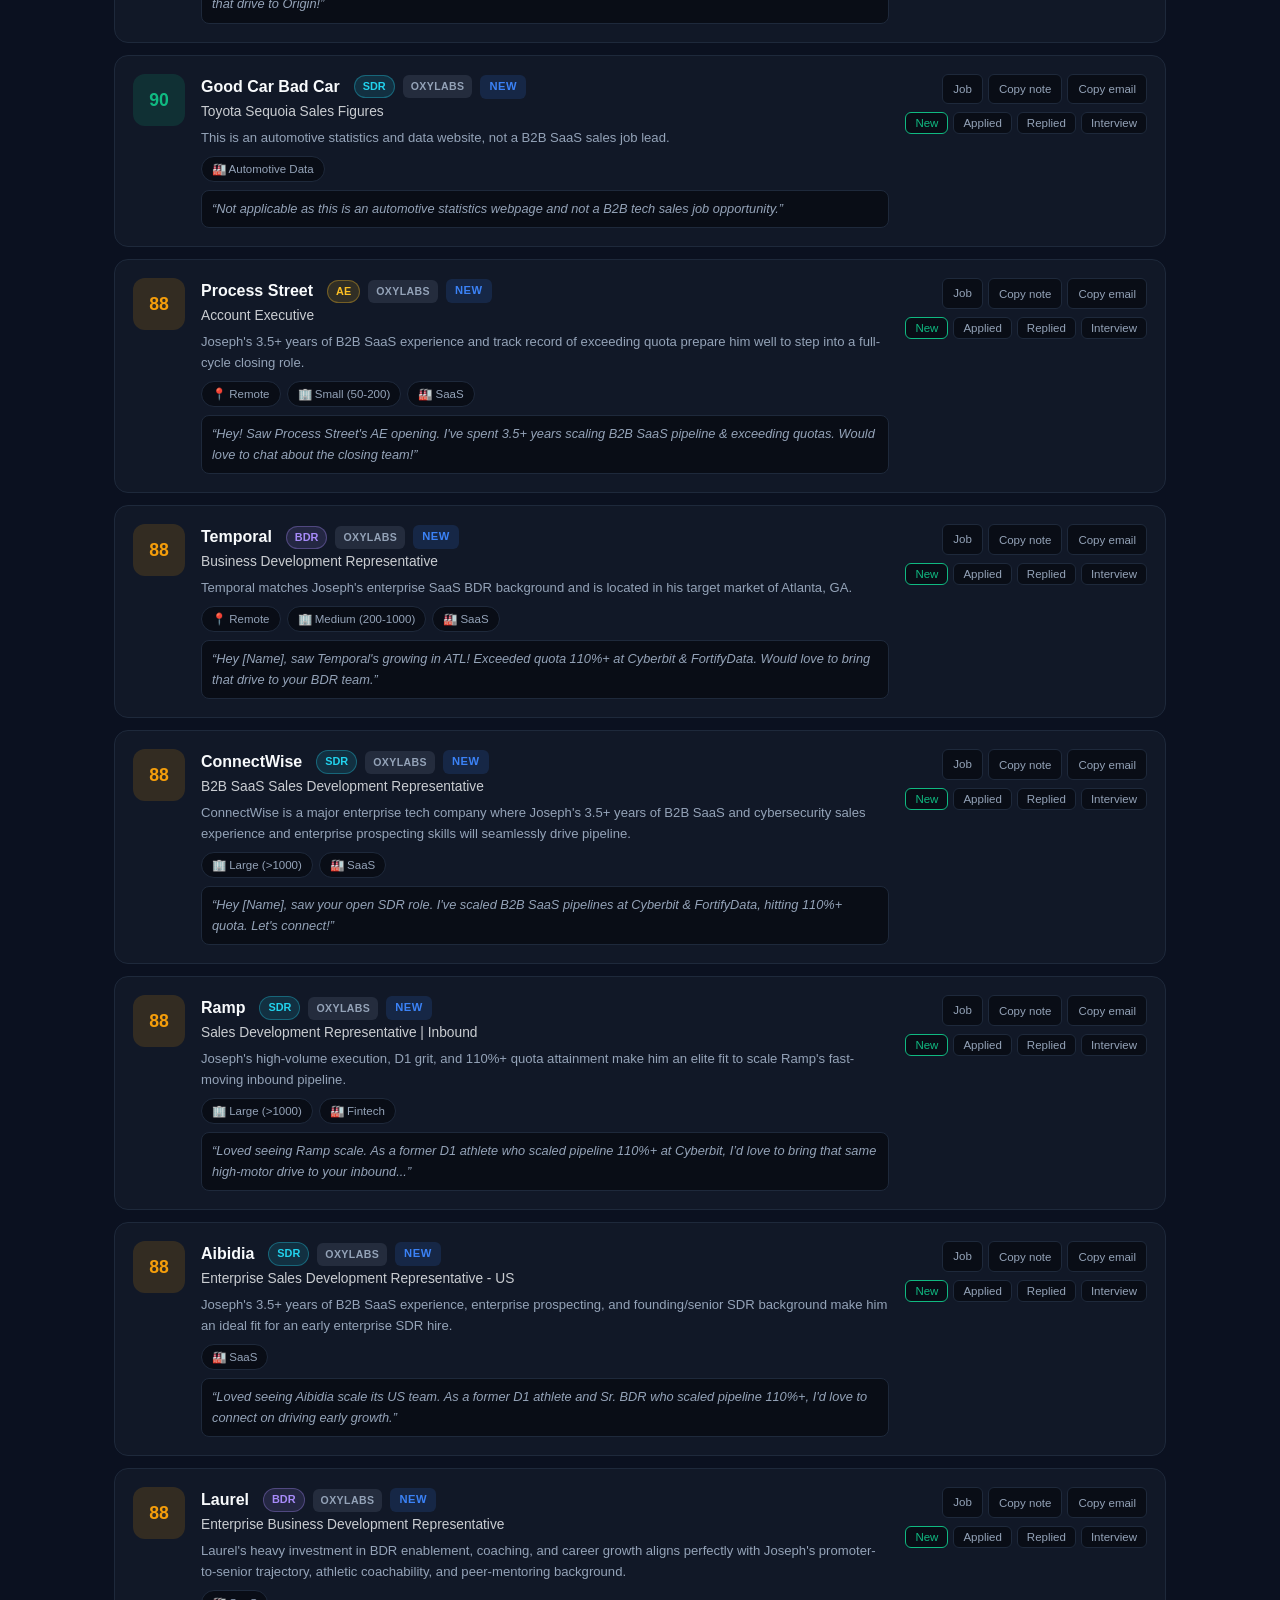
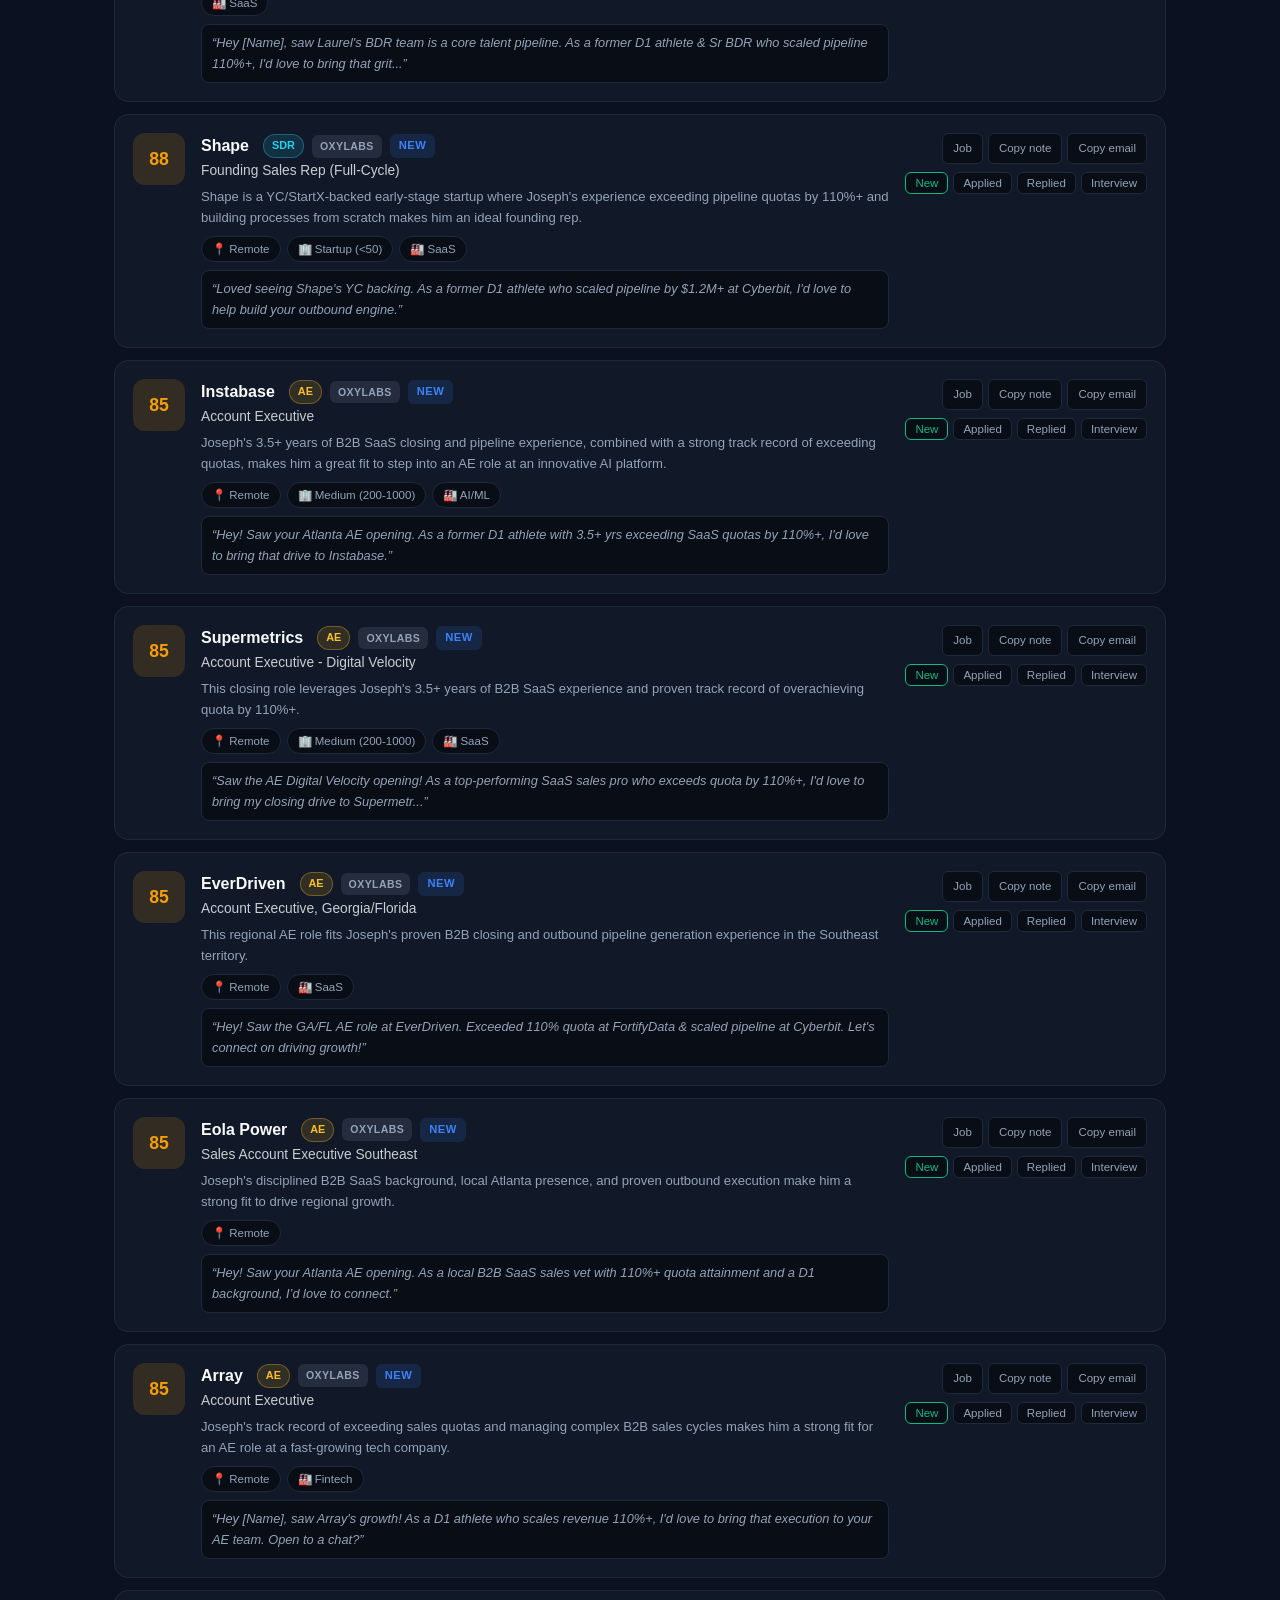
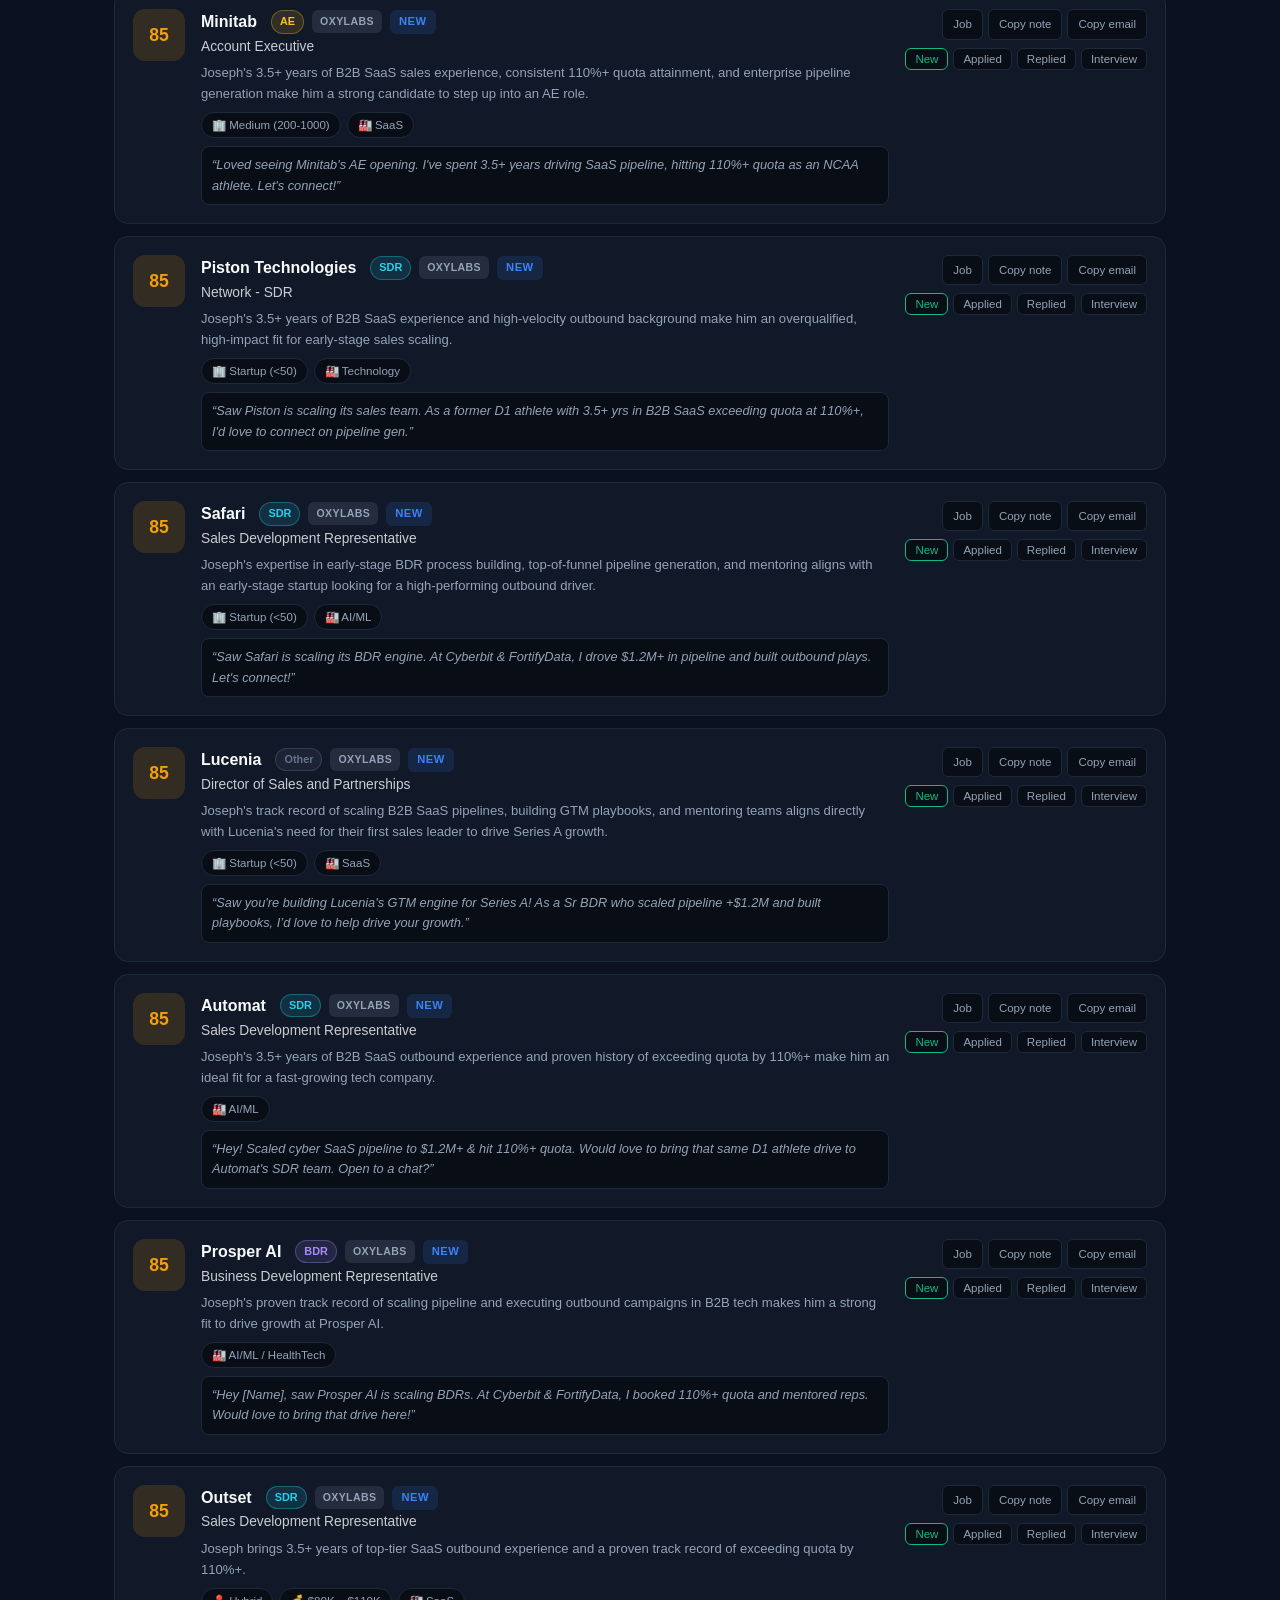
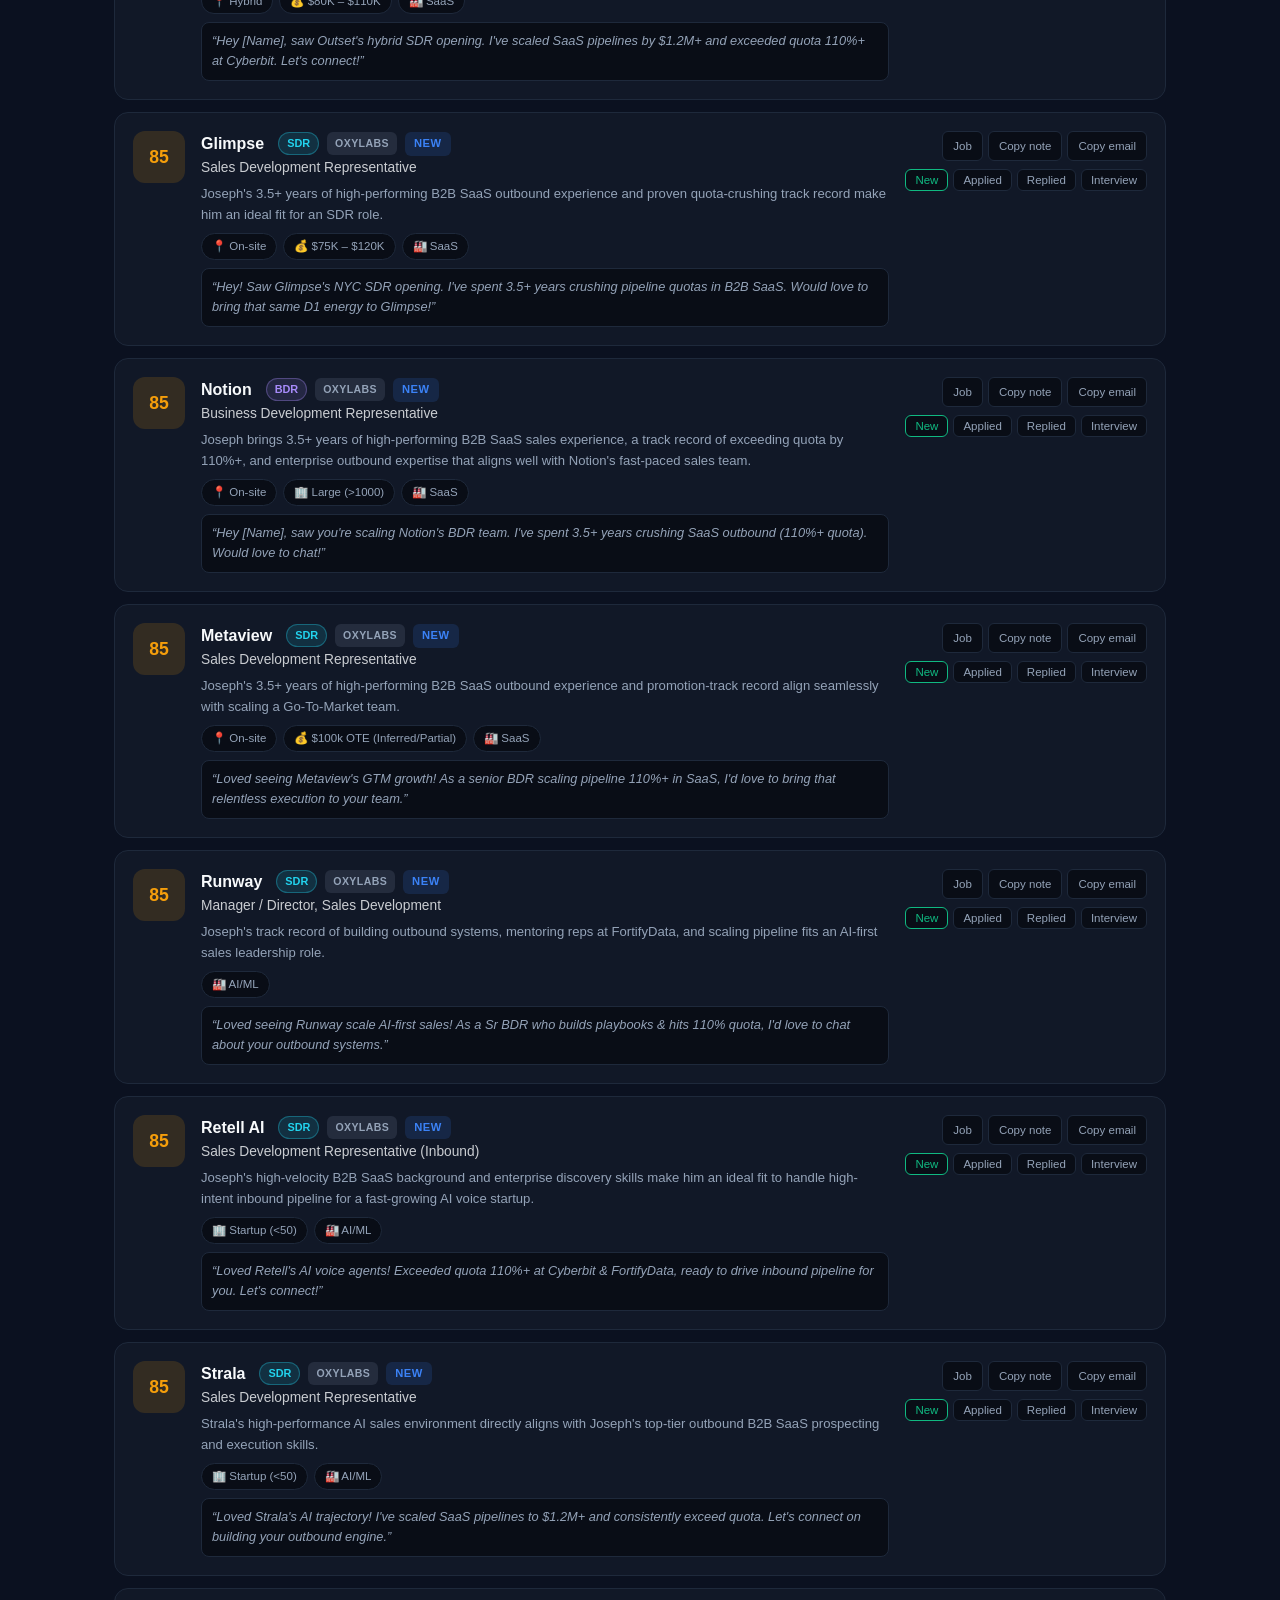
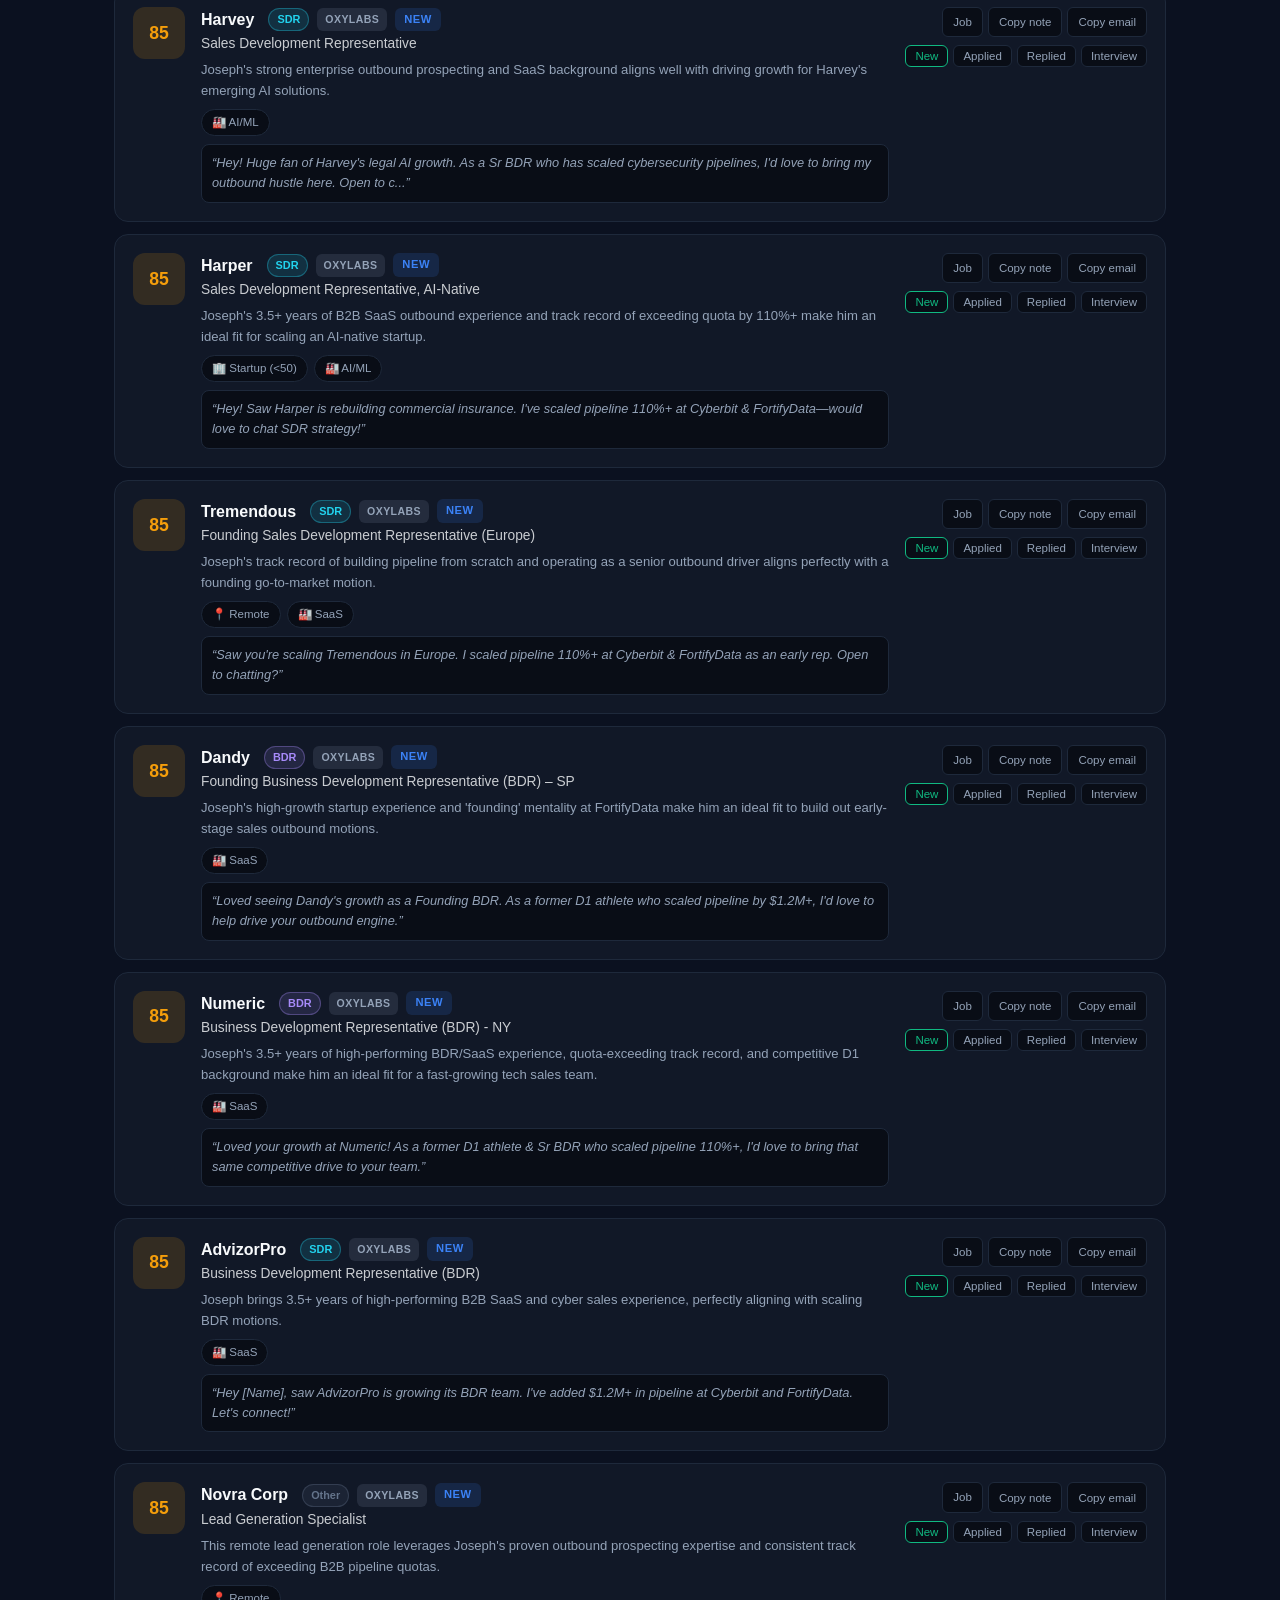
==== commit 6695f74f: "Hero: job hunt as sales pipeline showcase" ====
--- a/index.html
+++ b/index.html
@@ -197,7 +197,7 @@
   <div class="wrap">
     <span class="badge"><span class="dot"></span> Built by a sales rep, for sales reps</span>
     <h1>Find the B2B sales job<br>before <span class="grad">everyone else does.</span></h1>
-    <p class="sub">Find the job before it hits LinkedIn. FirstInLine watches the actual job databases companies hire from — Greenhouse, Ashby, startup boards, and stealth postings — days before they show up on LinkedIn. Then it writes the outreach that gets you in front of the manager, not the application pile.</p>
+    <p class="sub">Your job hunt, run like a sales pipeline. FirstInLine shows how I source leads, qualify prospects, and run outreach to the decision-maker — the same playbook I’d bring to your sales team, on display before we even meet.</p>
     <div class="cta-row">
       <a class="btn btn-primary" href="#app">See it live with real data ↓</a>
       <a class="btn btn-ghost" href="#join">Get early access</a>
@@ -352,7 +352,7 @@
     <a href="#pricing">Pricing</a>
     <a href="/docs/">Docs & downloads</a>
   </div>
-  <p>FirstInLine — demo build · <a href="mailto:josephg0407@proton.me">josephg0407@proton.me</a> · <a href="https://github.com/JGoyd">github.com/JGoyd</a> · <a href="/resume.pdf">Resume (PDF)</a></p>
+  <p>FirstInLine — demo build · <a href="mailto:josephg0407@proton.me">josephg0407@proton.me</a> · <a href="https://github.com/JGoyd">github.com/JGoyd</a> · <a href="/download/resume">Resume (PDF)</a></p>
   <p style="margin-top:6px; font-size:.78rem;">© 2026 FirstInLine · Working name · Demo only, not for public distribution</p>
 </footer>
 
@@ -365,6 +365,7 @@
 "title": "Business Development Associate",
 "score": 98,
 "source": "oxylabs",
+"category": "Greenhouse - Cybersecurity/SaaS",
 "why": "It is a direct match for Joseph's 3.5+ years in cybersecurity B2B SaaS BDR roles, focusing on outbound pipeline generation and booking meetings for field sales reps.",
 "note": "Hey [Name], saw your BDA opening at SecurityScorecard. I've booked meetings for FSRs in cyber SaaS, scaling pipeline by $1.2M+. Let's connect!",
 "url": "https://job-boards.greenhouse.io/securityscorecard/jobs/8012738",
@@ -383,6 +384,7 @@
 "title": "Business Development Representative (BDR)",
 "score": 98,
 "source": "oxylabs",
+"category": "LinkedIn - Hiring Posts",
 "why": "IRONSCALES is an email security SaaS company in Atlanta perfectly matching Joseph's cybersecurity BDR background and enterprise prospecting experience.",
 "note": "Hey! LovedIRONSCALES' email security growth in ATL. I've scaled cyber pipeline 110%+ at FortifyData & Cyberbit. Open to a quick chat?",
 "url": "https://www.linkedin.com/jobs/sdr-jobs-atlanta-ga",
@@ -401,6 +403,7 @@
 "title": "Mid-Enterprise Account Executive - Atlanta",
 "score": 95,
 "source": "oxylabs",
+"category": "Greenhouse - SDR/AE",
 "why": "This is an exceptional fit because it leverages Joseph's 3.5+ years of cybersecurity SaaS sales experience, enterprise prospecting skills, and proven ability to close and manage accounts.",
 "note": "Hey [Name], saw Doppel's Atlanta AE role. As a former D1 athlete with 3.5+ yrs closing cybersecurity SaaS, I'd love to connect on driving pipeline.",
 "url": "https://job-boards.greenhouse.io/doppel/jobs/4253575009",
@@ -419,6 +422,7 @@
 "title": "Business Development Representative, Public Sector",
 "score": 95,
 "source": "oxylabs",
+"category": "Greenhouse - Cybersecurity/SaaS",
 "why": "It directly matches Joseph's 3.5+ years of B2B cybersecurity SaaS and risk quantification sales experience.",
 "note": "Hey [Name], saw the SecOps BDR role. I've scaled cyber pipeline by $1.2M+ and hit 110%+ quota at FortifyData & Cyberbit. Would love to connect!",
 "url": "https://job-boards.greenhouse.io/securityscorecard/jobs/8124625",
@@ -437,6 +441,7 @@
 "title": "Sales / Sales Development (Americas)",
 "score": 95,
 "source": "oxylabs",
+"category": "Greenhouse - Cybersecurity/SaaS",
 "why": "Joseph has 3.5+ years of cybersecurity SaaS BDR experience scaling pipeline at Cyberbit and FortifyData, making him a prime fit for SentinelOne's sales team.",
 "note": "Loved seeing SentinelOne scale AI security! As a cyber SaaS BDR hitting 110%+ quota, I’d love to bring my outbound playbook to your team.",
 "url": "https://job-boards.greenhouse.io/sentinellabs/jobs/6284948003",
@@ -455,6 +460,7 @@
 "title": "Founding Sales Development Representative",
 "score": 95,
 "source": "oxylabs",
+"category": "Ashby - Founding/Growth",
 "why": "Joseph's track record of scaling outbound pipelines and mentoring reps at early-stage tech companies makes him an ideal Founding SDR to build their sales engine.",
 "note": "Saw you're scaling the outbound engine at Pragmatike. As an early-stage BDR who drove $1.2M+ pipeline and mentored reps, I'd love to connect!",
 "url": "https://jobs.ashbyhq.com/pragmatike/8c273e1d-2071-4456-a18c-daba16d1bb33",
@@ -473,6 +479,7 @@
 "title": "Founding SDR",
 "score": 95,
 "source": "oxylabs",
+"category": "Ashby - Founding/Growth",
 "why": "Joseph's track record as a senior cyber BDR and his founding-level execution make him an ideal fit to build pipeline from scratch at an early-stage startup.",
 "note": "Hey! Scaled cyber pipeline past $1.2M+ at Cyberbit & FortifyData. Would love to bring that founding execution to Netic. Open to chat?",
 "url": "https://jobs.ashbyhq.com/netic/58acae5c-c9fe-49a5-86e2-c8dd858fffa3",
@@ -491,6 +498,7 @@
 "title": "Business Development Representative - Atlanta",
 "score": 95,
 "source": "oxylabs",
+"category": "LinkedIn - Hiring Posts",
 "why": "Joseph brings 3.5+ years of top-tier SaaS sales experience, a track record of exceeding quota by 110%+, and deep expertise in Salesforce CRM workflows.",
 "note": "Hi [Name], I'm a former D1 athlete & Sr BDR who has exceeded quota 110%+ in SaaS sales. I'd love to bring my outbound execution to Salesforce in At...",
 "url": "https://www.linkedin.com/jobs/view/business-development-representative-atlanta-at-salesforce-4414687434",
@@ -509,6 +517,7 @@
 "title": "Sales Development Representative",
 "score": 95,
 "source": "oxylabs",
+"category": "LinkedIn - Sales Roles",
 "why": "Joseph's 3.5+ years of enterprise cybersecurity and SaaS sales experience make him an exceptional fit to drive pipeline at Cisco.",
 "note": "Hey [Name], saw the Cisco SDR opening. I've scaled cyber pipeline by $1.2M+ at Cyberbit & FortifyData. Would love to connect!",
 "url": "https://www.linkedin.com/jobs/sales-development-representative-%28saas%29-jobs",
@@ -527,6 +536,7 @@
 "title": "Business Development Representative (Outbound)",
 "score": 92,
 "source": "oxylabs",
+"category": "Greenhouse - SDR/AE",
 "why": "Joseph's 3.5+ years of outbound B2B SaaS experience, quota-crushing track record, and Atlanta location make him an ideal fit for New Relic's BDR role.",
 "note": "Hey [Name], saw you're scaling New Relic's outbound team in Atlanta. As a former D1 athlete who scaled pipeline by $1.2M+ at Cyberbit, I'd love to ...",
 "url": "http://job-boards.greenhouse.io/newrelic/jobs/5287663008",
@@ -545,6 +555,7 @@
 "title": "Careers in Cybersecurity",
 "score": 92,
 "source": "oxylabs",
+"category": "Greenhouse - Cybersecurity/SaaS",
 "why": "It's an ideal match leveraging Joseph's 3.5+ years of B2B cybersecurity SaaS sales experience and proven outbound pipeline generation skills.",
 "note": "Hey! Saw your AppSec roles. I've scaled cyber pipeline by $1.2M+ and hit 110%+ quota in SaaS. Would love to connect about your growth!",
 "url": "https://job-boards.greenhouse.io/guidepointsecurity/jobs/6114140004",
@@ -563,6 +574,7 @@
 "title": "Founding SDR",
 "score": 92,
 "source": "oxylabs",
+"category": "Greenhouse - Startup/YC",
 "why": "FlowFuse needs its first early-stage SDR to shape outbound, matching Joseph's track record of driving pipeline, exceeding quota, and mentoring reps.",
 "note": "Hey [Name], saw FlowFuse is hiring its first SDR. As a senior BDR who's built outbound motions & hit 110%+ quota, I'd love to help scale your pipel...",
 "url": "https://job-boards.greenhouse.io/flowfuse/jobs/6013937004",
@@ -581,6 +593,7 @@
 "title": "Sales Development Representative - Outbound",
 "score": 92,
 "source": "oxylabs",
+"category": "Ashby - SDR/BDR",
 "why": "Joseph's proven outbound B2B SaaS experience, quota-crushing track record, and competitive D1 athlete mindset make him an ideal fit for an aggressive outbound SDR role at a high-growth tech company.",
 "note": "Hey [Name], saw Baseten's scaling outbound. I've booked $1.2M+ in SaaS pipeline & hit 110%+ quota. Would love to bring that D1 drive to your team!",
 "url": "https://jobs.ashbyhq.com/baseten/fdbbf773-0857-4771-8b90-f3dfa1d8683f",
@@ -599,6 +612,7 @@
 "title": "Founding Sales Development Representative",
 "score": 92,
 "source": "oxylabs",
+"category": "Ashby - Founding/Growth",
 "why": "Joseph's track record of exceeding quota by 110%+ in fast-paced startup environments like FortifyData makes him an ideal candidate to build outbound foundations as a founding SDR.",
 "note": "Hey! Loved seeing the Founding SDR role at Ajax. As a former D1 athlete used to building from scratch, I'd love to help scale your outbound engine....",
 "url": "https://jobs.ashbyhq.com/Ajax/898acb43-d19a-4170-bf93-981cebe89e47",
@@ -617,6 +631,7 @@
 "title": "Founding Sales Development Representative (SDR)",
 "score": 92,
 "source": "oxylabs",
+"category": "Ashby - Founding/Growth",
 "why": "Joseph excels in early-stage ambiguity, having built outbound processes, hit 110%+ quota, and mentored reps at FortifyData.",
 "note": "Saw you're building out the founding SDR team in NYC. As a former D1 athlete who scaled pipeline by $1.2M+, I thrive in that ambiguity. Let's connect!",
 "url": "https://jobs.ashbyhq.com/30mpc/6f30c993-b6cd-4a34-b774-34a566c81f38",
@@ -635,6 +650,7 @@
 "title": "Sales Development Representative",
 "score": 92,
 "source": "oxylabs",
+"category": "Ashby - Founding/Growth",
 "why": "Joseph's founding SDR and scaling experience at FortifyData maps directly to helping an early-stage startup drive hyper-growth.",
 "note": "Hey [Name], saw you're scaling Rubie as a Founding SDR. I've scaled pipeline 110%+ at early-stage SaaS startups. Let's connect!",
 "url": "https://jobs.ashbyhq.com/rubie/a533b2dd-6a0d-4087-9d1e-0333e544519e",
@@ -653,6 +669,7 @@
 "title": "Sales Development Representative",
 "score": 92,
 "source": "oxylabs",
+"category": "LinkedIn - Hiring Posts",
 "why": "Hubstaff's early-stage sales team needs an autonomous, proven producer who can scale processes, mirroring Joseph's senior BDR and mentoring background.",
 "note": "Building Hubstaff's first sales team takes grit. As a former D1 athlete & Sr BDR who scaled pipeline 110%+, I'd love to help drive your outbound en...",
 "url": "https://ie.linkedin.com/jobs/view/sales-development-representative-remote-at-hubstaff-2584322877?refId=Xlu%2Fqsk7cxYkLpjH16%2F0hA%3D%3D&trackingId=jdPNV2YfavxWInCJ7XZ%2Fng%3D%3D&position=9&pageNum=0&trk=public_jobs_jserp-result_search-card",
@@ -671,6 +688,7 @@
 "title": "Account Executive - Cybersecurity",
 "score": 92,
 "source": "oxylabs",
+"category": "LinkedIn - Sales Roles",
 "why": "Joseph's 3.5+ years of B2B cybersecurity SaaS experience, proven pipeline generation, and consistent 110%+ quota achievement make him a prime candidate to step into an AE role.",
 "note": "Hey [Name], saw your Cyber AE opening. I've scaled cybersecurity SaaS pipeline by $1.2M+ and hit 110%+ quota. Would love to bring that drive to you!",
 "url": "https://www.linkedin.com/jobs/account-executive-cyber-security-jobs",
@@ -689,6 +707,7 @@
 "title": "Founding BDR (SDR-to-AE Track)",
 "score": 92,
 "source": "oxylabs",
+"category": "LinkedIn - Startup Sales",
 "why": "Joseph's track record of scaling pipeline at high-growth startups and leadership experience makes him an ideal founding BDR.",
 "note": "Loved seeing Clera's early growth. As a former D1 athlete & Sr BDR who scaled $1.2M+ in pipeline, I'd love to help build your outbound engine.",
 "url": "https://www.linkedin.com/jobs/view/founding-bdr-sdr-to-ae-track-at-clera-4454500161",
@@ -707,6 +726,7 @@
 "title": "Full-Cycle Sales Representative",
 "score": 92,
 "source": "oxylabs",
+"category": "LinkedIn - Startup Sales",
 "why": "It's a natural career progression from Joseph's 3.5+ years of top-performing BDR/SDR experience into a full-cycle closing role.",
 "note": "Saw your post on owning the full sales cycle. Coming off 110%+ quota achievements in B2B SaaS, I'm ready to drive revenue. Let's connect!",
 "url": "https://ie.linkedin.com/jobs/view/coming-from-an-early-stage-sales-role%3F-own-the-full-sales-cycle-and-your-career-growth-at-coming-from-an-early-stage-sales-role%3F-it%E2%80%99s-time-to-own-the-full-sales-cycle-and-your-career-growth-4317338967",
@@ -725,6 +745,7 @@
 "title": "Sales Development Representative (SDR)",
 "score": 92,
 "source": "oxylabs",
+"category": "Indeed - Sales Atlanta",
 "why": "It's an Atlanta-based SaaS SDR role that leverages Joseph's 3.5+ years of B2B prospecting, pipeline generation, and enterprise sales experience.",
 "note": "Hey [Name], saw FinQuery is scaling the Atlanta SDR team. I've scaled $1.2M+ in SaaS pipeline and hit 110%+ quota. Let's connect!",
 "url": "https://www.indeed.com/q-saas-sdr-l-atlanta,-ga-jobs.html",
@@ -743,6 +764,7 @@
 "title": "Sales Development Representative",
 "score": 92,
 "source": "oxylabs",
+"category": "YC Jobs Board",
 "why": "Joseph's track record as a senior BDR and high-performing outbound engine makes him an ideal founding SDR for a fast-growing YC startup.",
 "note": "Hey! Loved seeing FurtherAI's YC momentum. As an ex-D1 athlete & Sr BDR who scaled pipeline by $1.2M+, I'd love to help build your outbound engine.",
 "url": "https://www.workatastartup.com/jobs/70897",
@@ -761,6 +783,7 @@
 "title": "Sales Development Representative",
 "score": 92,
 "source": "oxylabs",
+"category": "YC Jobs Board",
 "why": "Joseph excels at building outbound engines from the ground up, scaling pipeline, and crushing targets at early-stage tech companies.",
 "note": "Hey! Saw Raindrop is building out outbound. I scaled pipeline by $1.2M+ at Cyberbit & hit 110%+ at FortifyData. Would love to connect!",
 "url": "https://www.workatastartup.com/jobs/103341",
@@ -779,6 +802,7 @@
 "title": "Sales Development Representative (SDR)",
 "score": 90,
 "source": "oxylabs",
+"category": "Ashby - SDR/BDR",
 "why": "Joseph's proven track record of exceeding quota (110%+) and scaling outbound pipeline in fast-paced SaaS environments makes him an ideal fit for an elite startup SDR role.",
 "note": "Loved seeing Decagon's growth. As an ex-D1 athlete & Sr BDR who scaled pipeline 110%+, I'd love to bring that same competitive drive to your SDR team.",
 "url": "https://jobs.ashbyhq.com/decagon/5bf50bc3-f676-4edc-90d2-bc8154d7ee84",
@@ -797,6 +821,7 @@
 "title": "Sales / Business Development Representative (SDR / BDR)",
 "score": 90,
 "source": "oxylabs",
+"category": "Ashby - Founding/Growth",
 "why": "This SDR/BDR role directly matches Joseph's 3.5+ years of B2B SaaS pipeline generation experience and track record of exceeding quota by 110%+.",
 "note": "Hey [Name], I've scaled B2B SaaS pipelines at Cyberbit & FortifyData, exceeding quota 110%+. Would love to bring that drive to Origin!",
 "url": "https://jobs.ashbyhq.com/originhq/95f65030-9623-4c12-9bc1-35a19965a800?utm_source=WvgxLKmlGl",
@@ -815,6 +840,7 @@
 "title": "Account Executive",
 "score": 88,
 "source": "oxylabs",
+"category": "Greenhouse - SDR/AE",
 "why": "Joseph's 3.5+ years of B2B SaaS experience and track record of exceeding quota prepare him well to step into a full-cycle closing role.",
 "note": "Hey! Saw Process Street's AE opening. I've spent 3.5+ years scaling B2B SaaS pipeline & exceeding quotas. Would love to chat about the closing team!",
 "url": "http://job-boards.greenhouse.io/processstreet/jobs/8530554002",
@@ -833,6 +859,7 @@
 "title": "Business Development Representative",
 "score": 88,
 "source": "oxylabs",
+"category": "Greenhouse - SDR/AE",
 "why": "Temporal matches Joseph's enterprise SaaS BDR background and is located in his target market of Atlanta, GA.",
 "note": "Hey [Name], saw Temporal's growing in ATL! Exceeded quota 110%+ at Cyberbit & FortifyData. Would love to bring that drive to your BDR team.",
 "url": "https://job-boards.greenhouse.io/temporaltechnologies/jobs/5102909007",
@@ -851,6 +878,7 @@
 "title": "B2B SaaS Sales Development Representative",
 "score": 88,
 "source": "oxylabs",
+"category": "Greenhouse - Cybersecurity/SaaS",
 "why": "ConnectWise is a major enterprise tech company where Joseph's 3.5+ years of B2B SaaS and cybersecurity sales experience and enterprise prospecting skills will seamlessly drive pipeline.",
 "note": "Hey [Name], saw your open SDR role. I've scaled B2B SaaS pipelines at Cyberbit & FortifyData, hitting 110%+ quota. Let's connect!",
 "url": "http://job-boards.greenhouse.io/connectwise/jobs/4340100005",
@@ -869,6 +897,7 @@
 "title": "Sales Development Representative | Inbound",
 "score": 88,
 "source": "oxylabs",
+"category": "Ashby - SDR/BDR",
 "why": "Joseph's high-volume execution, D1 grit, and 110%+ quota attainment make him an elite fit to scale Ramp's fast-moving inbound pipeline.",
 "note": "Loved seeing Ramp scale. As a former D1 athlete who scaled pipeline 110%+ at Cyberbit, I’d love to bring that same high-motor drive to your inbound...",
 "url": "https://jobs.ashbyhq.com/ramp/f98771d6-e685-4b91-a466-71789c238e33",
@@ -887,6 +916,7 @@
 "title": "Enterprise Sales Development Representative - US",
 "score": 88,
 "source": "oxylabs",
+"category": "Ashby - Founding/Growth",
 "why": "Joseph's 3.5+ years of B2B SaaS experience, enterprise prospecting, and founding/senior SDR background make him an ideal fit for an early enterprise SDR hire.",
 "note": "Loved seeing Aibidia scale its US team. As a former D1 athlete and Sr. BDR who scaled pipeline 110%+, I'd love to connect on driving early growth.",
 "url": "https://jobs.ashbyhq.com/aibidia/8cba0bc9-accd-4dc4-97b6-82670f1781bf?embed=js",
@@ -905,6 +935,7 @@
 "title": "Enterprise Business Development Representative",
 "score": 88,
 "source": "oxylabs",
+"category": "Ashby - Founding/Growth",
 "why": "Laurel's heavy investment in BDR enablement, coaching, and career growth aligns perfectly with Joseph's promoter-to-senior trajectory, athletic coachability, and peer-mentoring background.",
 "note": "Hey [Name], saw Laurel's BDR team is a core talent pipeline. As a former D1 athlete & Sr BDR who scaled pipeline 110%+, I'd love to bring that grit...",
 "url": "https://jobs.ashbyhq.com/laurel/dd7c553b-890f-48a1-92f5-5ccaf4fe61ab",
@@ -923,6 +954,7 @@
 "title": "Founding Sales Rep (Full-Cycle)",
 "score": 88,
 "source": "oxylabs",
+"category": "Wellfound (AngelList) - Startup Sales",
 "why": "Shape is a YC/StartX-backed early-stage startup where Joseph's experience exceeding pipeline quotas by 110%+ and building processes from scratch makes him an ideal founding rep.",
 "note": "Loved seeing Shape's YC backing. As a former D1 athlete who scaled pipeline by $1.2M+ at Cyberbit, I'd love to help build your outbound engine.",
 "url": "https://wellfound.com/company/shape-inc/jobs",
@@ -941,6 +973,7 @@
 "title": "Account Executive",
 "score": 85,
 "source": "oxylabs",
+"category": "Greenhouse - SDR/AE",
 "why": "Joseph's 3.5+ years of B2B SaaS closing and pipeline experience, combined with a strong track record of exceeding quotas, makes him a great fit to step into an AE role at an innovative AI platform.",
 "note": "Hey! Saw your Atlanta AE opening. As a former D1 athlete with 3.5+ yrs exceeding SaaS quotas by 110%+, I'd love to bring that drive to Instabase.",
 "url": "https://job-boards.greenhouse.io/instabase/jobs/8385243002",
@@ -959,6 +992,7 @@
 "title": "Account Executive - Digital Velocity",
 "score": 85,
 "source": "oxylabs",
+"category": "Greenhouse - SDR/AE",
 "why": "This closing role leverages Joseph's 3.5+ years of B2B SaaS experience and proven track record of overachieving quota by 110%+.",
 "note": "Saw the AE Digital Velocity opening! As a top-performing SaaS sales pro who exceeds quota by 110%+, I'd love to bring my closing drive to Supermetr...",
 "url": "https://job-boards.greenhouse.io/supermetricsoy/jobs/4956308101",
@@ -977,6 +1011,7 @@
 "title": "Account Executive, Georgia/Florida",
 "score": 85,
 "source": "oxylabs",
+"category": "Greenhouse - SDR/AE",
 "why": "This regional AE role fits Joseph's proven B2B closing and outbound pipeline generation experience in the Southeast territory.",
 "note": "Hey! Saw the GA/FL AE role at EverDriven. Exceeded 110% quota at FortifyData & scaled pipeline at Cyberbit. Let's connect on driving growth!",
 "url": "https://job-boards.greenhouse.io/everdriven/jobs/5231015008",
@@ -995,6 +1030,7 @@
 "title": "Sales Account Executive Southeast",
 "score": 85,
 "source": "oxylabs",
+"category": "Greenhouse - SDR/AE",
 "why": "Joseph's disciplined B2B SaaS background, local Atlanta presence, and proven outbound execution make him a strong fit to drive regional growth.",
 "note": "Hey! Saw your Atlanta AE opening. As a local B2B SaaS sales vet with 110%+ quota attainment and a D1 background, I’d love to connect.",
 "url": "https://job-boards.greenhouse.io/eolapower/jobs/5124790008",
@@ -1013,6 +1049,7 @@
 "title": "Account Executive",
 "score": 85,
 "source": "oxylabs",
+"category": "Greenhouse - SDR/AE",
 "why": "Joseph's track record of exceeding sales quotas and managing complex B2B sales cycles makes him a strong fit for an AE role at a fast-growing tech company.",
 "note": "Hey [Name], saw Array's growth! As a D1 athlete who scales revenue 110%+, I'd love to bring that execution to your AE team. Open to a chat?",
 "url": "http://job-boards.greenhouse.io/array/jobs/4805410004",
@@ -1031,6 +1068,7 @@
 "title": "Account Executive",
 "score": 85,
 "source": "oxylabs",
+"category": "Greenhouse - Cybersecurity/SaaS",
 "why": "Joseph's 3.5+ years of B2B SaaS sales experience, consistent 110%+ quota attainment, and enterprise pipeline generation make him a strong candidate to step up into an AE role.",
 "note": "Loved seeing Minitab's AE opening. I've spent 3.5+ years driving SaaS pipeline, hitting 110%+ quota as an NCAA athlete. Let's connect!",
 "url": "http://job-boards.greenhouse.io/minitab/jobs/7753845003",
@@ -1049,6 +1087,7 @@
 "title": "Network - SDR",
 "score": 85,
 "source": "oxylabs",
+"category": "Greenhouse - Startup/YC",
 "why": "Joseph's 3.5+ years of B2B SaaS experience and high-velocity outbound background make him an overqualified, high-impact fit for early-stage sales scaling.",
 "note": "Saw Piston is scaling its sales team. As a former D1 athlete with 3.5+ yrs in B2B SaaS exceeding quota at 110%+, I'd love to connect on pipeline gen.",
 "url": "https://job-boards.greenhouse.io/pistontechnologies/jobs/4265138009",
@@ -1067,6 +1106,7 @@
 "title": "Sales Development Representative",
 "score": 85,
 "source": "oxylabs",
+"category": "Greenhouse - Startup/YC",
 "why": "Joseph's expertise in early-stage BDR process building, top-of-funnel pipeline generation, and mentoring aligns with an early-stage startup looking for a high-performing outbound driver.",
 "note": "Saw Safari is scaling its BDR engine. At Cyberbit & FortifyData, I drove $1.2M+ in pipeline and built outbound plays. Let's connect!",
 "url": "http://job-boards.greenhouse.io/safariai/jobs/5077155007",
@@ -1085,6 +1125,7 @@
 "title": "Director of Sales and Partnerships",
 "score": 85,
 "source": "oxylabs",
+"category": "Greenhouse - Startup/YC",
 "why": "Joseph's track record of scaling B2B SaaS pipelines, building GTM playbooks, and mentoring teams aligns directly with Lucenia's need for their first sales leader to drive Series A growth.",
 "note": "Saw you're building Lucenia's GTM engine for Series A! As a Sr BDR who scaled pipeline +$1.2M and built playbooks, I’d love to help drive your growth.",
 "url": "https://job-boards.greenhouse.io/lucenia/jobs/5583545004",
@@ -1103,6 +1144,7 @@
 "title": "Sales Development Representative",
 "score": 85,
 "source": "oxylabs",
+"category": "Ashby - SDR/BDR",
 "why": "Joseph's 3.5+ years of B2B SaaS outbound experience and proven history of exceeding quota by 110%+ make him an ideal fit for a fast-growing tech company.",
 "note": "Hey! Scaled cyber SaaS pipeline to $1.2M+ & hit 110%+ quota. Would love to bring that same D1 athlete drive to Automat's SDR team. Open to a chat?",
 "url": "https://jobs.ashbyhq.com/automat/f1b67be7-60cd-4067-9f33-43c095188d82",
@@ -1121,6 +1163,7 @@
 "title": "Business Development Representative",
 "score": 85,
 "source": "oxylabs",
+"category": "Ashby - SDR/BDR",
 "why": "Joseph's proven track record of scaling pipeline and executing outbound campaigns in B2B tech makes him a strong fit to drive growth at Prosper AI.",
 "note": "Hey [Name], saw Prosper AI is scaling BDRs. At Cyberbit & FortifyData, I booked 110%+ quota and mentored reps. Would love to bring that drive here!",
 "url": "https://jobs.ashbyhq.com/prosper-ai/4e963d3f-8a20-48ea-9a17-4695a3a3f1d7",
@@ -1139,6 +1182,7 @@
 "title": "Sales Development Representative",
 "score": 85,
 "source": "oxylabs",
+"category": "Ashby - SDR/BDR",
 "why": "Joseph brings 3.5+ years of top-tier SaaS outbound experience and a proven track record of exceeding quota by 110%+.",
 "note": "Hey [Name], saw Outset's hybrid SDR opening. I've scaled SaaS pipelines by $1.2M+ and exceeded quota 110%+ at Cyberbit. Let's connect!",
 "url": "https://jobs.ashbyhq.com/outset/2f27ce92-24e3-4f6c-bf2b-d63c442df1d6",
@@ -1157,6 +1201,7 @@
 "title": "Sales Development Representative",
 "score": 85,
 "source": "oxylabs",
+"category": "Ashby - SDR/BDR",
 "why": "Joseph's 3.5+ years of high-performing B2B SaaS outbound experience and proven quota-crushing track record make him an ideal fit for an SDR role.",
 "note": "Hey! Saw Glimpse's NYC SDR opening. I've spent 3.5+ years crushing pipeline quotas in B2B SaaS. Would love to bring that same D1 energy to Glimpse!",
 "url": "https://jobs.ashbyhq.com/glimpse/f834d37e-a51b-4cdb-b0e2-6483066e48b2",
@@ -1175,6 +1220,7 @@
 "title": "Business Development Representative",
 "score": 85,
 "source": "oxylabs",
+"category": "Ashby - SDR/BDR",
 "why": "Joseph brings 3.5+ years of high-performing B2B SaaS sales experience, a track record of exceeding quota by 110%+, and enterprise outbound expertise that aligns well with Notion's fast-paced sales team.",
 "note": "Hey [Name], saw you're scaling Notion's BDR team. I've spent 3.5+ years crushing SaaS outbound (110%+ quota). Would love to chat!",
 "url": "https://jobs.ashbyhq.com/notion/05e14247-17c4-4e98-9a13-53828a4e2f13",
@@ -1193,6 +1239,7 @@
 "title": "Sales Development Representative",
 "score": 85,
 "source": "oxylabs",
+"category": "Ashby - SDR/BDR",
 "why": "Joseph's 3.5+ years of high-performing B2B SaaS outbound experience and promotion-track record align seamlessly with scaling a Go-To-Market team.",
 "note": "Loved seeing Metaview's GTM growth! As a senior BDR scaling pipeline 110%+ in SaaS, I'd love to bring that relentless execution to your team.",
 "url": "https://jobs.ashbyhq.com/metaview/c3908995-4a23-4130-9c17-1f96c385dbad",
@@ -1211,6 +1258,7 @@
 "title": "Manager / Director, Sales Development",
 "score": 85,
 "source": "oxylabs",
+"category": "Ashby - Tech/SaaS",
 "why": "Joseph's track record of building outbound systems, mentoring reps at FortifyData, and scaling pipeline fits an AI-first sales leadership role.",
 "note": "Loved seeing Runway scale AI-first sales! As a Sr BDR who builds playbooks & hits 110% quota, I'd love to chat about your outbound systems.",
 "url": "https://jobs.ashbyhq.com/runway-ml/44c1578a-3b0c-4b64-b1c0-89f51e8635ee",
@@ -1229,6 +1277,7 @@
 "title": "Sales Development Representative (Inbound)",
 "score": 85,
 "source": "oxylabs",
+"category": "Ashby - Tech/SaaS",
 "why": "Joseph's high-velocity B2B SaaS background and enterprise discovery skills make him an ideal fit to handle high-intent inbound pipeline for a fast-growing AI voice startup.",
 "note": "Loved Retell's AI voice agents! Exceeded quota 110%+ at Cyberbit & FortifyData, ready to drive inbound pipeline for you. Let's connect!",
 "url": "https://jobs.ashbyhq.com/retell-ai/37429bf6-1b7f-477d-9b1d-f291e73ca2cb",
@@ -1247,6 +1296,7 @@
 "title": "Sales Development Representative",
 "score": 85,
 "source": "oxylabs",
+"category": "Ashby - Tech/SaaS",
 "why": "Strala's high-performance AI sales environment directly aligns with Joseph's top-tier outbound B2B SaaS prospecting and execution skills.",
 "note": "Loved Strala's AI trajectory! I've scaled SaaS pipelines to $1.2M+ and consistently exceed quota. Let's connect on building your outbound engine.",
 "url": "https://jobs.ashbyhq.com/strala-ai/72d80516-55d8-477e-b67b-46d9285ec297",
@@ -1265,6 +1315,7 @@
 "title": "Sales Development Representative",
 "score": 85,
 "source": "oxylabs",
+"category": "Ashby - Tech/SaaS",
 "why": "Joseph's strong enterprise outbound prospecting and SaaS background aligns well with driving growth for Harvey's emerging AI solutions.",
 "note": "Hey! Huge fan of Harvey's legal AI growth. As a Sr BDR who has scaled cybersecurity pipelines, I'd love to bring my outbound hustle here. Open to c...",
 "url": "https://jobs.ashbyhq.com/harvey/a009e4a8-518e-4d92-a0f4-92f2e2dcee7a",
@@ -1283,6 +1334,7 @@
 "title": "Sales Development Representative, AI-Native",
 "score": 85,
 "source": "oxylabs",
+"category": "Ashby - Tech/SaaS",
 "why": "Joseph's 3.5+ years of B2B SaaS outbound experience and track record of exceeding quota by 110%+ make him an ideal fit for scaling an AI-native startup.",
 "note": "Hey! Saw Harper is rebuilding commercial insurance. I've scaled pipeline 110%+ at Cyberbit & FortifyData—would love to chat SDR strategy!",
 "url": "https://jobs.ashbyhq.com/harperinsure/2030a0d3-596f-46d7-a436-83a94f12cdaf",
@@ -1301,6 +1353,7 @@
 "title": "Founding Sales Development Representative (Europe)",
 "score": 85,
 "source": "oxylabs",
+"category": "Ashby - Founding/Growth",
 "why": "Joseph's track record of building pipeline from scratch and operating as a senior outbound driver aligns perfectly with a founding go-to-market motion.",
 "note": "Saw you're scaling Tremendous in Europe. I scaled pipeline 110%+ at Cyberbit & FortifyData as an early rep. Open to chatting?",
 "url": "https://jobs.ashbyhq.com/Tremendous/b906ae41-7bb2-432d-af52-f4237f9f5524?embed=js",
@@ -1319,6 +1372,7 @@
 "title": "Founding Business Development Representative (BDR) – SP",
 "score": 85,
 "source": "oxylabs",
+"category": "Ashby - Founding/Growth",
 "why": "Joseph's high-growth startup experience and 'founding' mentality at FortifyData make him an ideal fit to build out early-stage sales outbound motions.",
 "note": "Loved seeing Dandy's growth as a Founding BDR. As a former D1 athlete who scaled pipeline by $1.2M+, I'd love to help drive your outbound engine.",
 "url": "https://jobs.ashbyhq.com/dandy/aa22ae9f-6cbd-4040-95f4-e16220c5f939",
@@ -1337,6 +1391,7 @@
 "title": "Business Development Representative (BDR) - NY",
 "score": 85,
 "source": "oxylabs",
+"category": "Ashby - Founding/Growth",
 "why": "Joseph's 3.5+ years of high-performing BDR/SaaS experience, quota-exceeding track record, and competitive D1 background make him an ideal fit for a fast-growing tech sales team.",
 "note": "Loved your growth at Numeric! As a former D1 athlete & Sr BDR who scaled pipeline 110%+, I'd love to bring that same competitive drive to your team.",
 "url": "https://jobs.ashbyhq.com/numeric/630b02e5-72b2-4c41-8eb1-a3b696fc1076",
@@ -1355,6 +1410,7 @@
 "title": "Business Development Representative (BDR)",
 "score": 85,
 "source": "oxylabs",
+"category": "LinkedIn - Hiring Posts",
 "why": "Joseph brings 3.5+ years of high-performing B2B SaaS and cyber sales experience, perfectly aligning with scaling BDR motions.",
 "note": "Hey [Name], saw AdvizorPro is growing its BDR team. I've added $1.2M+ in pipeline at Cyberbit and FortifyData. Let's connect!",
 "url": "https://www.linkedin.com/jobs/sales-development-representative-jobs-atlanta-metropolitan-area",
@@ -1373,6 +1429,7 @@
 "title": "Lead Generation Specialist",
 "score": 85,
 "source": "oxylabs",
+"category": "LinkedIn - Hiring Posts",
 "why": "This remote lead generation role leverages Joseph's proven outbound prospecting expertise and consistent track record of exceeding B2B pipeline quotas.",
 "note": "Hey [Name], saw your Lead Gen role at Novra. I've scaled pipeline by $1.2M+ and hit 110%+ quota in cyber SaaS. Would love to bring that drive to yo...",
 "url": "https://www.linkedin.com/jobs/view/lead-generation-specialist-at-novra-corp-4452874205",
@@ -1391,6 +1448,7 @@
 "title": "Business Development / Account Executive",
 "score": 85,
 "source": "oxylabs",
+"category": "LinkedIn - Hiring Posts",
 "why": "This is a LinkedIn search aggregator page for remote BD and sales roles in Atlanta, directly aligning with Joseph's local presence and enterprise prospecting experience.",
 "note": "Saw the Atlanta remote BD roles. As a senior cybersecurity SaaS BDR hitting 110%+ quota, I’d love to connect and discuss scaling pipeline for you.",
 "url": "https://www.linkedin.com/jobs/remote-business-development-jobs-atlanta-metropolitan-area",
@@ -1409,6 +1467,7 @@
 "title": "Sales Development Representative (SDR)",
 "score": 85,
 "source": "oxylabs",
+"category": "LinkedIn - Hiring Posts",
 "why": "Joseph is based in Atlanta and brings 3.5+ years of B2B SaaS experience, making him an ideal candidate for this high-volume Atlanta-based SDR expansion.",
 "note": "Saw you're scaling the Atlanta SDR team. As a former D1 athlete & Sr. BDR who crushes 110%+ quota, I’d love to bring that drive to your team!",
 "url": "https://www.linkedin.com/posts/joe-ferrero_we-are-hiring-9-sales-development-representatives-activity-7397702753973854208-LSKG",
@@ -1427,6 +1486,7 @@
 "title": "Enterprise Business Development Representative",
 "score": 85,
 "source": "oxylabs",
+"category": "LinkedIn - Hiring Posts",
 "why": "Joseph's 3.5+ years of enterprise B2B SaaS experience and track record of exceeding quota by 110%+ make him an ideal fit for an Enterprise BDR role.",
 "note": "Saw Tessera Data's Enterprise BDR opening. I've scaled enterprise pipeline by $1.2M+ at 110%+ quota. Would love to bring that drive to your team!",
 "url": "https://www.linkedin.com/jobs/bdr-remote-jobs-jobs",
@@ -1445,6 +1505,7 @@
 "title": "Sales Development Representative / Business Development Representative",
 "score": 85,
 "source": "oxylabs",
+"category": "LinkedIn - Hiring Posts",
 "why": "Joseph's 3.5+ years of B2B SaaS/cyber experience, quota outperformance, and outbound expertise match Atlanta-based BDR roles seamlessly.",
 "note": "Loved your Atlanta BDR opening. I’ve driven $1.2M+ in pipeline at Cyberbit and regularly hit 110%+ quota. Let's connect!",
 "url": "https://www.linkedin.com/jobs/sales-development-representative-inbound-atlanta-jobs-atlanta-ga?trk=guest_job_details_jd_jserp_more_jobs_link",
@@ -1463,6 +1524,7 @@
 "title": "Sales Development Representative",
 "score": 85,
 "source": "oxylabs",
+"category": "LinkedIn - Hiring Posts",
 "why": "Joseph's proven B2B SaaS background and enterprise prospecting skills align well with scaling sales development efforts in healthcare analytics.",
 "note": "Hey! Ex-Georgia Southern D1 athlete & Cyberbit BDR here. I've generated $1.2M+ in pipeline hitting 110%+ quotas. Let's connect on pipeline growth!",
 "url": "https://www.linkedin.com/jobs/sales-development-representative-remote-jobs",
@@ -1481,6 +1543,7 @@
 "title": "Business Development Representative - US Market",
 "score": 85,
 "source": "oxylabs",
+"category": "LinkedIn - Hiring Posts",
 "why": "CoverGo's high-growth US market expansion heavily benefits from Joseph's proven SaaS outbound execution and enterprise pipeline generation.",
 "note": "Hey! Loved CoverGo's US growth. I've scaled $1.2M+ in SaaS pipeline and hit 110%+ quota consistently. Would love to bring that drive to your team!",
 "url": "https://www.linkedin.com/jobs/sales-development-representative-inbound-jobs-atlanta-ga",
@@ -1499,6 +1562,7 @@
 "title": "SMB / Mid-Market Account Executive",
 "score": 85,
 "source": "oxylabs",
+"category": "LinkedIn - Sales Roles",
 "why": "Joseph's 3.5+ years in B2B cybersecurity SaaS, consistent 110%+ quota achievement, and senior BDR promotion make him a prime candidate for scaling into Closing roles across Atlanta's tech ecosystem.",
 "note": "Hey! Saw the Atlanta SaaS sales openings. As a former D1 athlete & Cyberbit senior sales rep exceeding quota by 110%+, I'd love to connect on closi...",
 "url": "https://www.linkedin.com/jobs/saas-sales-jobs-atlanta-ga",
@@ -1517,6 +1581,7 @@
 "title": "Senior Account Executive",
 "score": 85,
 "source": "oxylabs",
+"category": "LinkedIn - Sales Roles",
 "why": "Joseph's 3.5+ years of B2B SaaS experience and track record of exceeding quotas position him well for a senior software sales role.",
 "note": "Hey, saw the Sr AE role at Banyan. As a former D1 athlete who scales SaaS pipeline 110%+, I'd love to bring that drive to your team. Open to chat?",
 "url": "https://www.linkedin.com/jobs/remote-software-sales-jobs",
@@ -1535,6 +1600,7 @@
 "title": "Sales Development Representative - SaaS",
 "score": 85,
 "source": "oxylabs",
+"category": "LinkedIn - Sales Roles",
 "why": "Joseph's 3.5+ years of high-performing B2B SaaS sales and relentless outbound execution make him an ideal fit to scale Huzzle's remote pipeline.",
 "note": "Loved Huzzle's mission! I've spent 3.5+ years crushing B2B SaaS outbound at Cyberbit/FortifyData (110%+ quota). Would love to bring that drive here.",
 "url": "https://www.linkedin.com/jobs/view/sales-development-representative-saas-remote-at-huzzle-com-4288306936",
@@ -1553,6 +1619,7 @@
 "title": "Business Development Representative",
 "score": 85,
 "source": "oxylabs",
+"category": "LinkedIn - Sales Roles",
 "why": "Joseph's 3.5+ years of high-performing B2B SaaS outbound experience and quota-exceeding track record map directly to fintech scaling goals at Plaid.",
 "note": "Hey [Name], saw Plaid's BDR opening. As a D1 athlete & former Sr. BDR who scaled pipeline 110%+, I'd love to connect on driving outbound growth.",
 "url": "https://www.linkedin.com/jobs/business-development-representative-jobs",
@@ -1571,6 +1638,7 @@
 "title": "Enterprise SDR",
 "score": 85,
 "source": "oxylabs",
+"category": "LinkedIn - Startup Sales",
 "why": "Joseph's 3.5+ years of enterprise B2B SaaS pipeline generation and high-output discipline make him an ideal fit for an early-stage high-growth AI startup.",
 "note": "Loved seeing your $7M ARR milestone. As a Sr. BDR who scales pipeline 110%+, I’d love to bring that same high-output energy to your team.",
 "url": "https://www.linkedin.com/jobs/view/enterprise-sdr-shopify-of-ai-for-ecommerce-%246-5mm-seed-funding-%247mm-arr-in-5-years-at-three-pillars-recruiting-4439862605",
@@ -1589,6 +1657,7 @@
 "title": "Sales Development Representative",
 "score": 85,
 "source": "oxylabs",
+"category": "Indeed - Sales Atlanta",
 "why": "Joseph's 3.5+ years of B2B SaaS/cybersecurity BDR experience and track record of exceeding quota by 110%+ make him an ideal fit for this Atlanta-based SDR role.",
 "note": "Saw your Atlanta SDR opening. I've scaled cybersecurity pipelines by $1.2M+ and hit 110%+ quota. Would love to chat about driving growth for you!",
 "url": "https://www.indeed.com/m/jobs?q=BDR&l=Atlanta%2C+GA",
@@ -1607,6 +1676,7 @@
 "title": "Business Development Representative / Sales Development Representative",
 "score": 85,
 "source": "oxylabs",
+"category": "Indeed - Sales Atlanta",
 "why": "This is a targeted Atlanta tech search matching Joseph's local preference, SaaS BDR background, and enterprise pipeline generation skills.",
 "note": "Saw Atlanta tech BDR openings. I scaled cybersecurity pipeline by $1.2M+ at Cyberbit & hit 110%+ quota. Would love to bring that drive to your team!",
 "url": "https://www.indeed.com/q-bdr-tech-l-atlanta,-ga-jobs.html",
@@ -1625,6 +1695,7 @@
 "title": "Sales Development Representative / Senior BDR",
 "score": 85,
 "source": "oxylabs",
+"category": "Indeed - Sales Atlanta",
 "why": "Joseph's 3.5+ years of B2B SaaS cybersecurity sales and D1 athlete grit make him an ideal candidate for high-growth tech sales roles in Georgia.",
 "note": "Loved seeing your GA sales opening. As a D1 athlete & Sr. BDR who scaled pipeline 110%+, I'd love to bring that drive to your team. Open to chat?",
 "url": "https://www.indeed.com/q-sales-development-representative-l-georgia-jobs.html",
@@ -1643,6 +1714,7 @@
 "title": "Sales Development Representative",
 "score": 85,
 "source": "oxylabs",
+"category": "Indeed - Sales Atlanta",
 "why": "Joseph's 3.5+ years of B2B SaaS/cybersecurity outbound experience, 110%+ quota attainment, and senior leadership background make him an ideal candidate for top-tier Atlanta tech SDR roles.",
 "note": "Hey [Name], saw your open SDR role in Atlanta. I've scaled cybersecurity pipeline by $1.2M+ and hit 110%+ quota. Would love to connect on driving g...",
 "url": "https://www.indeed.com/q-Sales-Development-Representative-l-Atlanta-ga-jobs.html",
@@ -1661,6 +1733,7 @@
 "title": "Sales Manager / B2B SaaS Sales",
 "score": 85,
 "source": "oxylabs",
+"category": "Wellfound (AngelList) - Startup Sales",
 "why": "Joseph's 3.5+ years of B2B cybersecurity SaaS experience and track record of exceeding quota by 110%+ make him an ideal fit for high-growth YC-backed startup sales roles.",
 "note": "Hey! Scaled cyber SaaS pipelines to $1.2M+ & hit 110%+ quota. Would love to bring that D1 athlete grit to the YC ecosystem. Open to chat?",
 "url": "https://wellfound.com/company/y-combinator",
@@ -1679,6 +1752,7 @@
 "title": "Outbound SDR / BDR",
 "score": 85,
 "source": "oxylabs",
+"category": "Wellfound (AngelList) - Startup Sales",
 "why": "Joseph's 3.5+ years of B2B SaaS outbound experience and YC-adjacent high-growth mentality make him a strong fit to scale an early-stage AI startup's pipeline.",
 "note": "Loved seeing your YC backing. As a Sr BDR exceeding 110% quota in SaaS, I'd love to help scale your outbound engine. Open to a quick chat?",
 "url": "https://wellfound.com/role/sales-representative",
@@ -1697,6 +1771,7 @@
 "title": "Account Executive -- Series A Tech Startup NYC",
 "score": 85,
 "source": "oxylabs",
+"category": "Wellfound (AngelList) - Startup Sales",
 "why": "Joseph's 3.5+ years of B2B SaaS experience and proven track record of exceeding pipeline quotas make him an ideal candidate to transition into an AE role owning the full sales cycle.",
 "note": "Hey! Saw Knaq is scaling its AE team. As a former D1 athlete with 3.5+ yrs in B2B SaaS building pipeline, I’d love to help drive your full-cycle sa...",
 "url": "https://wellfound.com/jobs/4545068-account-executive-series-a-tech-startup-nyc",
@@ -1715,6 +1790,7 @@
 "title": "Sales Team - Full Cycle",
 "score": 85,
 "source": "oxylabs",
+"category": "Wellfound (AngelList) - Startup Sales",
 "why": "Seed's high-growth startup environment matches Joseph's hunger, D1 athletic drive, and proven ability to scale outbound pipeline.",
 "note": "Loved seeing Seed's growth. As a former D1 athlete & Cyberbit BDR scaling pipeline to $1.2M+, I'd love to bring that same grit to your sales team!",
 "url": "https://wellfound.com/company/seed-8",
@@ -1733,6 +1809,7 @@
 "title": "Sales Development Representative (SDR)",
 "score": 85,
 "source": "oxylabs",
+"category": "YC Jobs Board",
 "why": "Popl's high-energy, fast-growing startup culture heavily rewards Joseph's D1 athlete drive, competitive edge, and consistent 110%+ quota-crushing B2B sales track record.",
 "note": "Loved Popl's energy! As a D1 athlete & Sr BDR who scaled pipeline 110%+ at Cyberbit, I'd love to bring that same hustle to Popl. Open to a chat?",
 "url": "https://www.workatastartup.com/jobs/75603",
@@ -1751,6 +1828,7 @@
 "title": "Sales Development Representative",
 "score": 85,
 "source": "oxylabs",
+"category": "YC Jobs Board",
 "why": "Joseph's 3.5+ years of high-performing B2B SaaS prospecting and execution skills align well with high-growth YC-backed startup environments.",
 "note": "Hey! Scaled cyber SaaS pipeline to $1.2M+ & hit 110%+ quota. Would love to bring that same high-motor D1 athlete drive to Roboflow's SDR team.",
 "url": "https://www.workatastartup.com/jobs/43042",
@@ -1769,6 +1847,7 @@
 "title": "Sales Development Representative (SDR)- US Location",
 "score": 85,
 "source": "oxylabs",
+"category": "YC Jobs Board",
 "why": "Joseph's high-velocity B2B SaaS prospecting experience and track record of exceeding quota by 110%+ make him an ideal fit for an early-stage YC-backed startup.",
 "note": "Hey! Saw Zuddl's scaling. As a former D1 athlete with 3.5 yrs B2B SaaS sales, I consistently crush quotas. Let's connect on pipeline growth!",
 "url": "https://www.workatastartup.com/jobs/52857",
@@ -1787,6 +1866,7 @@
 "title": "Sales Development Representative, Outbound",
 "score": 85,
 "source": "oxylabs",
+"category": "AngelList Jobs - Sales",
 "why": "Joseph's 3.5+ years of B2B SaaS outbound experience and quota-exceeding track record align perfectly with this remote SDR role.",
 "note": "Saw MOLTEN Cloud's SDR opening. I've scaled outbound pipelines by $1.2M+ and hit 110%+ quota in cloud/cyber SaaS. Let's connect!",
 "url": "https://angel.co/jobs/signup?job_listing_id=308082&slug=wemedia01&source=company+profile&source_content=apply_button",
@@ -1805,6 +1885,7 @@
 "title": "Sales Development Representative (SDR)",
 "score": 85,
 "source": "oxylabs",
+"category": "AngelList Jobs - Sales",
 "why": "Joseph's 3.5+ years of B2B SaaS pipeline generation and enterprise outbound experience make him an immediate impact player for this remote SDR role.",
 "note": "Saw Polygate's SDR opening. As a Sr BDR who’s consistently hit 110%+ quota in SaaS, I'd love to bring that same outbound engine here. Open to chat?",
 "url": "https://angel.co/jobs",
@@ -1823,6 +1904,7 @@
 "title": "Software Sales / Business Development Specialist",
 "score": 85,
 "source": "oxylabs",
+"category": "Reddit - r/forhire Sales",
 "why": "Joseph's 3.5+ years of high-performing B2B SaaS and outbound sales experience directly matches this fast-growing software and AI services role.",
 "note": "Saw your software sales role—I've driven $1.2M+ in SaaS pipeline, hit 110%+ quota, and love scaling early-stage teams. Let's connect!",
 "url": "https://www.reddit.com/r/forhire/comments/1qs1meg/hiring_rockstar_software_sales_business/",
@@ -1841,6 +1923,7 @@
 "title": "Business Development Representative / Sales Development Representative",
 "score": 82,
 "source": "oxylabs",
+"category": "Wellfound (AngelList) - Startup Sales",
 "why": "Joseph's high-volume B2B SaaS outbound and pipeline generation skills align well with scaling a fast-growing YC startup.",
 "note": "Loved seeing Businessonbot's YC growth. I've scaled SaaS pipeline by $1.2M+ & hit 110%+ quota. Would love to bring that drive to your team!",
 "url": "https://wellfound.com/company/businessonbot",
@@ -1859,6 +1942,7 @@
 "title": "Sales Development Representative",
 "score": 82,
 "source": "oxylabs",
+"category": "YC Jobs Board",
 "why": "Joseph's heavy outbound SaaS experience and high-volume cold-calling background directly transfer to scaling a fast-growing YC startup's sales motion.",
 "note": "Hey [Name], saw Camber's scaling up. I've scaled pipeline 110%+ in B2B SaaS & love high-growth startup velocity. Open to connecting?",
 "url": "https://www.workatastartup.com/jobs/88197",
@@ -1877,6 +1961,7 @@
 "title": "SaaS Business Development Representative",
 "score": 75,
 "source": "oxylabs",
+"category": "Greenhouse - Cybersecurity/SaaS",
 "why": "Joseph's 3.5+ years of B2B SaaS and high-volume outbound experience exceeds the entry-level requirement, making him an immediate impact player.",
 "note": "Hey [Name], saw your BDR opening at Buynomics. As a Sr BDR scaling cyber SaaS pipelines & mentoring reps, I'd love to bring that edge here!",
 "url": "https://job-boards.eu.greenhouse.io/buynomics/jobs/4742427101",
@@ -1895,6 +1980,7 @@
 "title": "SDR - Trade Fleet",
 "score": 75,
 "source": "oxylabs",
+"category": "Greenhouse - Startup/YC",
 "why": "Joseph's strong outbound BDR execution and competitive D1 athlete drive align well with fast-paced early-stage sales teams.",
 "note": "Hey [Name], saw your SDR opening. As a former D1 athlete with 3.5+ yrs exceeding B2B SaaS quotas by 110%+, I'd love to connect!",
 "url": "https://job-boards.greenhouse.io/pistontechnologies/jobs/4305688009",
@@ -1913,6 +1999,7 @@
 "title": "Sales Development Representative",
 "score": 75,
 "source": "oxylabs",
+"category": "Ashby - SDR/BDR",
 "why": "Joseph's strong pipeline generation and outbound execution skills make him well-equipped to scale seller acquisition at Whatnot, though it's a shift from cybersecurity SaaS.",
 "note": "Hey [Name], scaled $1.2M+ in SaaS pipeline and love Whatnot's growth. Would love to bring my outbound playbook to your SDR team. Open to a chat?",
 "url": "https://jobs.ashbyhq.com/whatnot/b4e7be36-af2c-4183-b665-a9b37b6431b8",
@@ -1931,6 +2018,7 @@
 "title": "Sales Manager",
 "score": 75,
 "source": "oxylabs",
+"category": "Ashby - Tech/SaaS",
 "why": "This is a good fit for Joseph's leadership and mentoring experience, though it requires stepping into a full management role from an individual contributor/senior BDR background.",
 "note": "Saw you're scaling Coram AI's sales team. As an ex-D1 athlete and Sr. BDR who's mentored reps to 110%+ quota, I'd love to connect on building pipel...",
 "url": "https://jobs.ashbyhq.com/coram-ai/8113005d-9332-4d1b-ab2d-f8d2889fa444",
@@ -1949,6 +2037,7 @@
 "title": "Inbound SDR",
 "score": 75,
 "source": "oxylabs",
+"category": "LinkedIn - Hiring Posts",
 "why": "Joseph brings 3.5+ years of top-tier SaaS and cybersecurity sales experience, though this is an inbound role compared to his heavy outbound background.",
 "note": "Hey Varsha, saw your inbound SDR opening! I’ve spent 3.5+ years exceeding quota in tech sales (Cyberbit/FortifyData). Let's chat!",
 "url": "https://www.linkedin.com/posts/varsha0609_were-hiring-inbound-sdr-remote-activity-7413202592727601152-8Mym",
@@ -1967,6 +2056,7 @@
 "title": "Sales Development Representative (Remote)",
 "score": 75,
 "source": "oxylabs",
+"category": "LinkedIn - Hiring Posts",
 "why": "This is a broad job search portal link rather than a single company lead, but remote SDR roles match Joseph's core outbound and tech-stack expertise.",
 "note": "Saw your remote SDR listings. As a cyber SaaS sales pro exceeding quota 110%+ with 3.5 yrs exp, I'd love to connect on driving pipeline for you.",
 "url": "https://www.linkedin.com/jobs/sdr-remote-jobs-jobs",
@@ -1985,6 +2075,7 @@
 "title": "Sales Development Representative",
 "score": 75,
 "source": "oxylabs",
+"category": "LinkedIn - Hiring Posts",
 "why": "Joseph's 3.5+ years of high-performing B2B SaaS outbound experience and quota-crushing background make him an overqualified, high-impact fit for scaling this SDR function.",
 "note": "Hey - saw Flowcandy's SDR opening. I've scaled pipeline by $1.2M+ in B2B SaaS and consistently hit 110%+ quota. Would love to bring that drive here!",
 "url": "https://www.linkedin.com/jobs/view/sdr-sales-development-representative-at-flowcandy-4452675575",
@@ -2003,6 +2094,7 @@
 "title": "Dealership Account Manager",
 "score": 75,
 "source": "oxylabs",
+"category": "LinkedIn - Sales Roles",
 "why": "Joseph's strong B2B enterprise sales, account management, and pipeline generation experience align well with managing high-value dealership portfolios in Atlanta.",
 "note": "Saw the Dealership AM role at Lendbuzz in Atlanta. As a former D1 athlete with 3.5+ yrs B2B sales experience, I’d love to connect!",
 "url": "https://www.linkedin.com/jobs/fintech-account-manager-jobs",
@@ -2021,6 +2113,7 @@
 "title": "Fintech Sales Representative / Sales Development Representative",
 "score": 75,
 "source": "oxylabs",
+"category": "LinkedIn - Sales Roles",
 "why": "Joseph's strong Atlanta base, outbound sales execution, and high-quota track record translate well to high-growth fintech sectors.",
 "note": "Saw the Atlanta fintech roles. As an ex-Georgia Southern D1 athlete who scales pipeline 110%+, I'd love to connect on driving growth for you.",
 "url": "https://www.linkedin.com/jobs/fintech-sales-jobs-atlanta-metropolitan-area",
@@ -2039,6 +2132,7 @@
 "title": "Sales Development Representative",
 "score": 75,
 "source": "oxylabs",
+"category": "LinkedIn - Sales Roles",
 "why": "Broad aggregator search for fintech sales, offering high-volume SDR opportunities that match Joseph's outbound expertise.",
 "note": "Joseph Goydish here. Ex-D1 athlete & Cyber SaaS BDR (110%+ quota). Saw fintech sales open—would love to connect on pipeline gen!",
 "url": "https://www.linkedin.com/jobs/fintech-sales-jobs",
@@ -2057,6 +2151,7 @@
 "title": "Sales – Fintech, AI, GenAI, & Digital Innovation",
 "score": 75,
 "source": "oxylabs",
+"category": "LinkedIn - Startup Sales",
 "why": "Joseph's high-energy startup background and quota-crushing B2B sales experience fit early-stage tech growth.",
 "note": "Love your work with Seed/Series A AI startups! I've scaled pipeline 110%+ in SaaS. Open to chatting?",
 "url": "https://sg.linkedin.com/jobs/view/sales-%E2%80%93-fintech-ai-genai-digital-innovation-seed-series-a-at-the-nudge-group-4317479687",
@@ -2075,6 +2170,7 @@
 "title": "Sustainability Sales Lead - LCA SaaS",
 "score": 75,
 "source": "oxylabs",
+"category": "LinkedIn - Startup Sales",
 "why": "Joseph's 3.5+ years of B2B SaaS experience and VC-backed startup adaptability map well to early-stage growth, though it shifts domains from cybersecurity to sustainability.",
 "note": "Hey [Name], saw your LCA SaaS is scaling. As a D1 athlete turned SaaS sales lead (110%+ quota), I thrive in early-stage chaos. Let's connect!",
 "url": "https://be.linkedin.com/jobs/view/sustainability-sales-lead-lca-saas-early-stage-vc-backed-at-livecycle-4264708067?refId=Yn2V5ls8fO%2BVhvyrvd76KQ%3D%3D&trackingId=0aLTfo0sZCOE31Chk2Hcjw%3D%3D&position=7&pageNum=0",
@@ -2093,6 +2189,7 @@
 "title": "B2B SaaS Sales / Portfolio Company Role",
 "score": 75,
 "source": "oxylabs",
+"category": "Wellfound (AngelList) - Startup Sales",
 "why": "Work-bench is a B2B enterprise venture fund whose portfolio companies frequently hire SaaS sales talent like Joseph.",
 "note": "Hey! Saw Work-bench backs top B2B software. As a cyber SaaS AE exceeding quota 110%+, I’d love to connect on pipeline gen for your portfolio.",
 "url": "https://wellfound.com/leave/continue?token=[base64]%3D--845912c0897a9766091b3a3446fa606d0e4d8492",
@@ -2111,6 +2208,7 @@
 "title": "Sales Development Representative",
 "score": 75,
 "source": "oxylabs",
+"category": "YC Jobs Board",
 "why": "Joseph's strong outbound pipeline generation and startup experience make him a solid fit, though the industry shifts from cybersecurity to real estate tech.",
 "note": "Hey! Scaled cyber pipeline to $1.2M+ & hit 110%+ quota. Would love to bring that relentless D1 athlete work ethic to Two Dots. Open to chat?",
 "url": "https://www.workatastartup.com/jobs/76936",
@@ -2129,6 +2227,7 @@
 "title": "Sales Development Representative",
 "score": 75,
 "source": "oxylabs",
+"category": "YC Jobs Board",
 "why": "Arketa's fast-paced YC startup environment aligns well with Joseph's disciplined execution, outbound expertise, and competitive D1 athlete background.",
 "note": "Hi [Name], love what Arketa's building. As an ex-D1 athlete who scaled pipeline to $1.2M+ in SaaS, I’d love to connect on driving outbound growth!",
 "url": "https://www.workatastartup.com/jobs/65504",
@@ -2147,6 +2246,7 @@
 "title": "Sales Development Representative",
 "score": 75,
 "source": "oxylabs",
+"category": "AngelList Jobs - Sales",
 "why": "Rockbot is hiring an SDR for B2B SaaS, which aligns with Joseph's core prospecting expertise, though the salary listed in INR suggests a geo-mismatched or miscategorized AngelList posting.",
 "note": "Saw Rockbot's SDR opening! As a former D1 athlete who scaled pipeline by $1.2M+ in B2B SaaS, I’d love to bring that same high-output energy here.",
 "url": "https://angel.co/jobs/4271230-director-of-growth-marketing",
@@ -2165,6 +2265,7 @@
 "title": "IT Sales / Business Development Executive",
 "score": 75,
 "source": "oxylabs",
+"category": "Reddit - r/forhire Sales",
 "why": "Joseph's strong outbound B2B sales and pipeline generation experience fits well, though it shifts slightly from cybersecurity to custom software dev.",
 "note": "Hey! Saw Unidev's IT sales role. I've scaled $1.2M+ in pipeline at Cyberbit and regularly hit 110%+ quota. Would love to bring that drive to your t...",
 "url": "https://www.reddit.com/r/forhire/comments/1vv1uze/hiring_it_sales_business_development_executive/",
@@ -2183,6 +2284,7 @@
 "title": "Business Development Representative (BDR)",
 "score": 72,
 "source": "oxylabs",
+"category": "LinkedIn - Hiring Posts",
 "why": "Joseph's extensive B2B sales and BDR experience aligns well with this outbound sales role, though it appears to be a commission-based structure.",
 "note": "Hey! Saw your BDR opening at SmartAdroit. I've spent 3.5+ years crushing quota in tech sales & building pipelines. Would love to connect!",
 "url": "https://pk.linkedin.com/jobs/view/now-hiring-business-development-sales-upwork-specialists-remote-commission-based-ft-pt-at-smartadroit-4352390355",
@@ -2201,6 +2303,7 @@
 "title": "Business Development Associate, Cryo Bulk Tank Solutions",
 "score": 68,
 "source": "oxylabs",
+"category": "LinkedIn - Hiring Posts",
 "why": "While it matches Joseph's remote/Atlanta location preference, it is outside his core B2B cybersecurity SaaS domain.",
 "note": "Hey, saw your BDA opening at Chart. As a former D1 athlete & top-performing B2B SaaS rep, I drive outbound pipeline fast. Let's connect!",
 "url": "https://www.linkedin.com/jobs/inside-sales-remote-jobs-atlanta-ga",
@@ -2219,6 +2322,7 @@
 "title": "Sales Development Representative",
 "score": 68,
 "source": "oxylabs",
+"category": "Indeed - Sales Atlanta",
 "why": "Joseph's enterprise SaaS and cyber background exceeds this role's requirements, but his Atlanta location provides a local commute fit.",
 "note": "Hey [Name], saw the SDR opening at Fluidra. As an ex-D1 athlete and senior sales rep who scales pipeline 110%+, I'd love to connect!",
 "url": "https://www.indeed.com/q-sales-development-representative-l-sandy-springs,-ga-jobs.html",
@@ -2237,6 +2341,7 @@
 "title": "Strategic Account Executive",
 "score": 65,
 "source": "oxylabs",
+"category": "Greenhouse - SDR/AE",
 "why": "Joseph's strong outbound sales and pipeline generation skills translate well to enterprise account management, though his domain is cybersecurity SaaS rather than EdTech.",
 "note": "Loved Newsela's mission. As a former D1 athlete, I know teamwork wins. Brought cybersecurity SaaS pipeline up 110%+. Let's chat!",
 "url": "https://job-boards.greenhouse.io/newsela/jobs/8011837",
@@ -2255,6 +2360,7 @@
 "title": "Strategic Account Executive, Cybersecurity",
 "score": 65,
 "source": "oxylabs",
+"category": "Greenhouse - Cybersecurity/SaaS",
 "why": "While Joseph has exceptional B2B cybersecurity SaaS experience and a track record of exceeding quota, the role requires 8+ years of enterprise closing experience, whereas Joseph has 3.5+ years primarily in SDR/BDR and inside sales roles.",
 "note": "Loved your cyber AE role at Anthropic. As a cyber SaaS seller with 110%+ quota attainment, I'd love to connect on pipeline generation strategies.",
 "url": "http://job-boards.greenhouse.io/anthropic/jobs/5075093008",
@@ -2273,6 +2379,7 @@
 "title": "Cyber Security Gtm Leader",
 "score": 65,
 "source": "oxylabs",
+"category": "Greenhouse - Cybersecurity/SaaS",
 "why": "While Joseph has 3.5+ years in cybersecurity SaaS sales, this is a senior GTM leadership role requiring broader strategic oversight than his current individual contributor and operational background.",
 "note": "Loved your Cyber GTM post. As a Cyberbit/FortifyData vet who beats quota 110%+, I'd love to connect on driving pipeline for Databricks.",
 "url": "https://job-boards.greenhouse.io/databricks/jobs/8582312002?utm_source=Colorwave+job+board&utm_medium=getro.com&gh_src=Colorwave+job+board",
@@ -2291,6 +2398,7 @@
 "title": "Strategic SaaS Sales Engineer",
 "score": 65,
 "source": "oxylabs",
+"category": "Greenhouse - Cybersecurity/SaaS",
 "why": "Though Commvault aligns with cybersecurity SaaS, this is a technical Sales Engineer role requiring engineering credentials rather than Joseph's core outbound sales and business development background.",
 "note": "Hi [Name], loved your Cyber Resiliency SaaS push. As a former D1 athlete who scaled pipeline 110%+ at Cyberbit, I'd love to connect on driving growth!",
 "url": "https://job-boards.greenhouse.io/commvault/jobs/5205870008",
@@ -2309,6 +2417,7 @@
 "title": "Sales Development Representative (Mandarin-speaking)",
 "score": 65,
 "source": "oxylabs",
+"category": "Greenhouse - Startup/YC",
 "why": "While Joseph is a top-tier B2B SaaS BDR with proven enterprise experience, this specific role requires Mandarin-speaking skills which are not present in his resume.",
 "note": "Hey! Loved seeing Stripe's GCN growth. I've scaled $1.2M+ in SaaS pipeline and hit 110%+ quotas. Would love to connect on driving pipeline!",
 "url": "https://job-boards.greenhouse.io/stripe/jobs/8123400",
@@ -2327,6 +2436,7 @@
 "title": "Sales Development Representative, UK Market",
 "score": 65,
 "source": "oxylabs",
+"category": "Greenhouse - Startup/YC",
 "why": "Joseph has 3.5+ years of strong B2B SDR experience and exceeds quota, though the UK market focus presents a geographic misalignment for his current Atlanta base.",
 "note": "Hey! Saw your UK SDR opening. I've scaled B2B SaaS pipeline by 110%+ & generated $1.2M+ at Cyberbit. Would love to bring that drive to Enginy!",
 "url": "http://job-boards.eu.greenhouse.io/enginy/jobs/4876370101",
@@ -2345,6 +2455,7 @@
 "title": "Sales Engineer",
 "score": 65,
 "source": "oxylabs",
+"category": "Ashby - Tech/SaaS",
 "why": "Joseph brings strong B2B SaaS sales experience, though this role requires technical pre-sales and solutions engineering expertise rather than pure outbound business development.",
 "note": "Hey [Name], fellow D1 athlete turned SaaS sales pro here. Love Tray.ai's automation platform. Would love to connect about the SE role!",
 "url": "https://jobs.ashbyhq.com/tray-ai/5d7c4273-813f-469e-90f4-0ffe6fedf618",
@@ -2363,6 +2474,7 @@
 "title": "Sales Leader",
 "score": 65,
 "source": "oxylabs",
+"category": "Ashby - Tech/SaaS",
 "why": "This is a leadership role, but Joseph is an IC with 3.5+ years of B2B SaaS experience looking for senior individual contributor or early-stage leadership roles.",
 "note": "Scaling Basis AI's sales? As a Cyberbit/FortifyData senior seller who exceeded quota 110%+, I'd love to discuss building your pipeline.",
 "url": "https://jobs.ashbyhq.com/basis-ai/3d878a0d-c01c-4b7f-b6b2-0178e4f30ee6",
@@ -2381,6 +2493,7 @@
 "title": "Business Development Specialist",
 "score": 65,
 "source": "oxylabs",
+"category": "LinkedIn - Hiring Posts",
 "why": "Joseph's 3.5+ years of B2B SaaS and cybersecurity enterprise outbound experience far exceeds this general commission-based role.",
 "note": "Hey! Saw SmartAdroit's remote BDs. I've scaled $1.2M+ in SaaS pipeline & hit 110%+ quota. Open to a quick chat on scaling outbound?",
 "url": "https://pk.linkedin.com/jobs/view/now-hiring-business-development-sales-upwork-specialists-remote-commission-based-ft-pt-at-smartadroit-4351129441",
@@ -2399,6 +2512,7 @@
 "title": "Business Development Representative",
 "score": 65,
 "source": "oxylabs",
+"category": "LinkedIn - Sales Roles",
 "why": "Joseph has strong B2B SaaS and cybersecurity background, but this role is in heritage resources management rather than tech/SaaS.",
 "note": "Hey [Name], saw Chronicle's remote BDR opening. I’ve spent 3.5+ yrs exceeding quota in B2B SaaS. Would love to bring that drive to your team!",
 "url": "https://www.linkedin.com/jobs/sales-development-representative-saas-jobs-phoenix-az",
@@ -2417,6 +2531,7 @@
 "title": "Territory Seed Sales Representative",
 "score": 65,
 "source": "oxylabs",
+"category": "LinkedIn - Startup Sales",
 "why": "The title suggests an early-stage sales or territory development role, but lacks specific B2B SaaS or cybersecurity context to fully leverage Joseph's specialized background.",
 "note": "Hey! Saw your seed sales role. As a former D1 athlete who scaled cyber SaaS pipelines to $1.2M+, I love early-stage grind. Let's connect!",
 "url": "https://www.linkedin.com/jobs/territory-seed-sales-jobs",
@@ -2435,6 +2550,7 @@
 "title": "Seed Sales Representative",
 "score": 65,
 "source": "oxylabs",
+"category": "LinkedIn - Startup Sales",
 "why": "Joseph excels in fast-paced B2B SaaS and cybersecurity sales, making a generic aggregator search less tailored than his targeted enterprise experience.",
 "note": "Hey! Saw your seed sales openings. As a former D1 athlete with 3.5+ yrs B2B SaaS sales experience, I'd love to help scale your pipeline. Open to chat?",
 "url": "https://www.linkedin.com/jobs/seed-sales-jobs",
@@ -2453,6 +2569,7 @@
 "title": "Regional Sales Manager",
 "score": 65,
 "source": "oxylabs",
+"category": "LinkedIn - Startup Sales",
 "why": "Joseph has strong B2B cybersecurity SaaS experience, but moving straight from 3.5 years of BDR/sales ops into a senior closing Regional Sales Manager role may be a stretch.",
 "note": "Saw your RSM opening at StealthWatch. I've scaled cyber pipeline past $1.2M at Cyberbit & FortifyData. Would love to connect!",
 "url": "https://sg.linkedin.com/jobs/view/regional-sales-manager-early-stage-security-vendor-paying-up-to-%24350-000-ote-%2B-stock-at-stealthwatch-4060344678",
@@ -2471,6 +2588,7 @@
 "title": "Sales Development Representative / Inside Sales Representative",
 "score": 65,
 "source": "oxylabs",
+"category": "Indeed - Sales Atlanta",
 "why": "While Joseph has exceptional B2B SaaS and cybersecurity experience, this role at a building supply distributor falls outside his tech domain expertise.",
 "note": "Hey [Name], saw your SDR opening in Cumming. I've scaled $1.2M+ in pipeline in B2B SaaS and love high-energy sales floors. Let's connect!",
 "url": "https://www.indeed.com/q-sales-development-representative-l-atlanta,-ga-jobs.html",
@@ -2489,6 +2607,7 @@
 "title": "Sales Development Representative",
 "score": 65,
 "source": "oxylabs",
+"category": "Indeed - Sales Atlanta",
 "why": "While it is a local sales role in Atlanta, it is media sales rather than Joseph's core background in high-growth B2B cybersecurity SaaS.",
 "note": "Hey [Name], saw your SDR opening at Cox. As a former D1 athlete with 3.5+ yrs in B2B SaaS exceeding quota 110%+, I'd love to connect!",
 "url": "https://www.indeed.com/q-sales-development-representative-l-duluth,-ga-jobs.html",
@@ -2507,6 +2626,7 @@
 "title": "Senior Program Manager",
 "score": 65,
 "source": "oxylabs",
+"category": "Wellfound (AngelList) - Startup Sales",
 "why": "This program management role is a bit out of Joseph's core B2B sales/cybersecurity trajectory, though his sports background aligns with Techstars Sports.",
 "note": "Loved seeing your focus on Techstars Sports! As a former D1 athlete & sales pro, I'd love to connect and share how I drive pipeline. Open to chat?",
 "url": "https://wellfound.com/company/techstars/people",
@@ -2525,6 +2645,7 @@
 "title": "Sales Development Representative",
 "score": 65,
 "source": "oxylabs",
+"category": "YC Jobs Board",
 "why": "Conduit sells into high-touch B2C, whereas Joseph's 3.5+ years of experience is strictly in complex B2B SaaS and cybersecurity enterprise prospecting.",
 "note": "Saw Conduit's YC growth! While I scale enterprise cybersecurity pipeline at Cyberbit, love high-velocity B2C SaaS. Open to a quick chat?",
 "url": "https://www.workatastartup.com/jobs/90390",
@@ -2543,6 +2664,7 @@
 "title": "Business Development Associate",
 "score": 65,
 "source": "oxylabs",
+"category": "Reddit - r/forhire Sales",
 "why": "While Joseph is an enterprise B2B SaaS and cybersecurity sales expert, the lead description is extremely vague and lacks company or tech details.",
 "note": "Saw your BD opening! I've spent 3.5+ yrs exceeding quota 110%+ in cyber SaaS outbound. Would love to bring that D1 work ethic to your team.",
 "url": "https://www.reddit.com/r/forhire/comments/1uoovaw/hiring_remote_business_development_associate/",
@@ -2561,6 +2683,7 @@
 "title": "Fractional SDR",
 "score": 65,
 "source": "oxylabs",
+"category": "Reddit - r/forhire Sales",
 "why": "While Joseph has strong outbound experience, this fractional/hourly gig is a step down from his enterprise SaaS and cybersecurity background.",
 "note": "Saw your fractional SDR role. I've scaled pipeline 110%+ in cyber SaaS, driving $1.2M+ in enterprise deals. Let's connect!",
 "url": "https://www.reddit.com/r/forhire/comments/1kktoxk/hiring_remote_fractional_sdr_for_cloud_consulting/",
@@ -2579,6 +2702,7 @@
 "title": "Contract Business Development Manager",
 "score": 65,
 "source": "oxylabs",
+"category": "Reddit - r/forhire Sales",
 "why": "Joseph has strong B2B SaaS and outbound sales experience, but this role is in social commerce rather than his core cybersecurity domain.",
 "note": "Saw your BDM role! As a former D1 athlete, I excel at scaling pipeline fast. Let's connect on how I drove $1.2M+ in SaaS pipeline.",
 "url": "https://www.reddit.com/r/forhire/comments/1ti1q86/hiring_contract_business_development_manager/",
@@ -2597,6 +2721,7 @@
 "title": "Sales / Business Development Associate",
 "score": 65,
 "source": "oxylabs",
+"category": "Reddit - r/forhire Sales",
 "why": "Joseph has strong B2B SaaS sales experience, but this role is in mobile app/digital product development rather than his core cybersecurity SaaS expertise.",
 "note": "Saw you're scaling mobile/SaaS sales. I've scaled B2B SaaS pipeline by $1.2M+ and hit 110%+ quota. Would love to bring that drive to your team!",
 "url": "https://www.reddit.com/r/forhire/comments/1rm4d75/hiring_sales_business_development_associate/",
@@ -2615,6 +2740,7 @@
 "title": "Business Development Representative",
 "score": 65,
 "source": "oxylabs",
+"category": "Reddit - r/forhire Sales",
 "why": "Joseph's 3.5+ years of B2B SaaS and cybersecurity experience exceeds standard BDR requirements, but the lead lacks specific company and industry details.",
 "note": "Saw your BDR post. I have 3.5+ yrs B2B SaaS experience, consistently hit 110%+ quota, and built outbound playbooks. Let's connect!",
 "url": "https://www.reddit.com/r/forhire/comments/1vb6pgz/hiring_us_citizen_business_development/",
@@ -2633,6 +2759,7 @@
 "title": "Director, Field Sales Engineering",
 "score": 45,
 "source": "oxylabs",
+"category": "Greenhouse - Startup/YC",
 "why": "This is a senior sales engineering leadership role requiring deep technical SE management experience, which does not align with Joseph's IC/BDR sales background.",
 "note": "Hey! Ex-Georgia Southern athlete & Cyberbit BDR here. Love Samsara's growth. Would love to connect about future enterprise sales opportunities!",
 "url": "https://job-boards.greenhouse.io/samsara/jobs/7695309",
@@ -2651,6 +2778,7 @@
 "title": "Business Development Representative [BDR Brazil]",
 "score": 45,
 "source": "oxylabs",
+"category": "Greenhouse - Startup/YC",
 "why": "This role requires targeting the Brazilian market which does not align with Joseph's US-based enterprise SaaS and cybersecurity prospecting background.",
 "note": "Hi [Name], saw your BDR opening at Arena. With 3.5+ years scaling B2B pipeline & mentoring reps, I'd love to connect on driving growth!",
 "url": "http://job-boards.greenhouse.io/arenaim/jobs/4108061005",
@@ -2669,6 +2797,7 @@
 "title": "Technical Sales Representative – PNW & Treasure Valley",
 "score": 45,
 "source": "oxylabs",
+"category": "Greenhouse - Startup/YC",
 "why": "This is an agricultural and agronomy sales role requiring 5+ years of industry experience, which does not align with Joseph's 3.5+ years of B2B cybersecurity SaaS background.",
 "note": "Hi! Saw your PNW sales opening at Ohalo. While my background is in B2B SaaS cybersecurity, my D1 athlete drive scales fast. Let's connect!",
 "url": "https://job-boards.greenhouse.io/ohalogenetics/jobs/4700876005",
@@ -2687,6 +2816,7 @@
 "title": "Business Development Lead, Cloud & AI",
 "score": 45,
 "source": "oxylabs",
+"category": "Ashby - Tech/SaaS",
 "why": "The role requires 7-10+ years of enterprise SaaS and partnerships experience, which exceeds Joseph's 3.5+ years of BDR/ISR experience.",
 "note": "Hey! Saw your Cloud & AI BD Lead role. I bring 3.5+ yrs scaling B2B SaaS pipeline, crushing quota 110%+, and leading teams. Let's connect!",
 "url": "https://jobs.ashbyhq.com/harvey/5dced8b9-8d6a-427c-9b09-a92eb07de87f",
@@ -2705,6 +2835,7 @@
 "title": "Remote Sales Specialist (Entry-Level)",
 "score": 45,
 "source": "oxylabs",
+"category": "LinkedIn - Hiring Posts",
 "why": "This is an entry-level position that significantly underlevels Joseph's 3.5+ years of senior B2B SaaS cybersecurity experience and proven leadership history.",
 "note": "Joseph here. Saw your remote sales role. With 3.5+ yrs scaling cybersecurity SaaS pipeline ($1.2M+) & mentoring reps, let's chat!",
 "url": "https://www.linkedin.com/jobs/view/remote-sales-specialist-entry-level-will-train-flexible-schedule-at-anderson-agency-llc-4441978175",
@@ -2723,6 +2854,7 @@
 "title": "Sales Director",
 "score": 45,
 "source": "oxylabs",
+"category": "Wellfound (AngelList) - Startup Sales",
 "why": "This is a senior leadership/Director role based in Singapore, which is too senior and geographically mismatched for Joseph's mid-level US-based IC sales background.",
 "note": "Hi! Saw your Sales Director post. I scale SaaS revenue 110%+ with 3.5 yrs cyber experience & D1 grit. Open to a chat?",
 "url": "https://wellfound.com/company/metro-accelerator",
@@ -2741,6 +2873,7 @@
 "title": "Sales & Go-to-Market Playbooks and Growth Strategies Content/Lead",
 "score": 45,
 "source": "oxylabs",
+"category": "VC Portfolio - Sales Hiring",
 "why": "This is a media category/resource page rather than an active B2B SaaS sales role, making it a poor fit for Joseph's background.",
 "note": "Not an active job lead—this is a16z's content hub for GTM strategies. Joseph is a top B2B cybersecurity SaaS sales pro open to new roles.",
 "url": "https://a16z.com/category/growth/sales-and-go-to-market/",
@@ -2759,6 +2892,7 @@
 "title": "AI Sales Transformation Analyst / Portfolio Sales Lead",
 "score": 45,
 "source": "oxylabs",
+"category": "VC Portfolio - Sales Hiring",
 "why": "This is an a16z industry article/thought leadership piece rather than an active sales job opening for Joseph.",
 "note": "Loved your a16z piece on AI transforming sales. As a senior BDR scaling cybersecurity pipelines, I'm eager to help portfolio companies adapt.",
 "url": "https://a16z.com/ai-transforms-sales/",
@@ -2777,6 +2911,7 @@
 "title": "AI GTM / Founder Contributor",
 "score": 45,
 "source": "oxylabs",
+"category": "VC Portfolio - Sales Hiring",
 "why": "This is an article about founders using AI for GTM without a sales team, meaning it is content rather than an actual open sales role for Joseph.",
 "note": "Loved your piece on AI for GTM! Even with browser agents, enterprise cyber sales need a human athlete's resilience. Open to connecting?",
 "url": "https://speedrun.substack.com/p/ai-tools-for-gtm-and-sales",
@@ -2795,6 +2930,7 @@
 "title": "Technical Sales Representative (German + English Speaking)",
 "score": 45,
 "source": "oxylabs",
+"category": "AngelList Jobs - Sales",
 "why": "Joseph lacks the required German language proficiency for this bilingual role, making it a poor fit despite his SaaS background.",
 "note": "Hi! Saw your bilingual sales role. While I bring 3.5+ years of B2B SaaS success, I don't speak German. Open to English-only tech sales roles?",
 "url": "https://angel.co/jobs/4497235-technical-sales-representative-german-english-speaking",
@@ -2813,6 +2949,7 @@
 "title": "Business Development Representative (BDR)",
 "score": 45,
 "source": "oxylabs",
+"category": "AngelList Jobs - Sales",
 "why": "This is a junior BDR role for SaaS with low compensation and geographic restrictions that do not align with Joseph's senior cyber SaaS background.",
 "note": "Hey [Name], saw Wonderschool's BDR opening. As a former D1 athlete with 3.5+ yrs scaling cyber SaaS pipeline, I'd love to bring that drive here.",
 "url": "https://angel.co/jobs/4505498-strategic-enterprise-sales-director",
@@ -2831,6 +2968,7 @@
 "title": "US Based Upwork Business Development Specialist",
 "score": 45,
 "source": "oxylabs",
+"category": "Reddit - r/forhire Sales",
 "why": "This is a low-fit freelance gig focused on Upwork lead generation for a dev agency rather than Joseph's enterprise cybersecurity SaaS background.",
 "note": "Saw your agency's Upwork BD role. As an enterprise SaaS sales pro, I scale pipelines fast. Open to a quick chat on driving agency growth?",
 "url": "https://www.reddit.com/r/forhire/comments/1uy0r64/hiring_us_based_upwork_business_development/",
@@ -2849,6 +2987,7 @@
 "title": "Business Development Manager",
 "score": 45,
 "source": "oxylabs",
+"category": "Reddit - r/forhire Sales",
 "why": "This hourly role is a severe step down in pay, title, and scope for a senior B2B SaaS cybersecurity sales professional generating $1.2M+ in pipeline.",
 "note": "Hi! Saw your BDM opening. With 3.5+ years scaling cyber SaaS pipelines & exceeding quota 110%+, I'd love to help drive your growth. Open to a chat?",
 "url": "https://www.reddit.com/r/forhire/comments/1uk18wb/hiring_business_development_manager_1525hr_remote/",
@@ -2867,6 +3006,7 @@
 "title": "Part-Time Project & Business Development Coordinator",
 "score": 35,
 "source": "oxylabs",
+"category": "Reddit - r/forhire Sales",
 "why": "This is a part-time, low-paying general project coordination role that drastically underutilizes Joseph's enterprise B2B cybersecurity SaaS closing and pipeline generation skills.",
 "note": "Saw your BD Coordinator role. I bring 3.5+ yrs scaling B2B SaaS pipeline at Cyberbit/FortifyData ($1.2M+ gen). Let's connect!",
 "url": "https://www.reddit.com/r/forhire/comments/1ufd3kq/hiring_parttime_project_business_development/",
@@ -2885,6 +3025,7 @@
 "title": "Sales Agronomist III",
 "score": 15,
 "source": "oxylabs",
+"category": "LinkedIn - Startup Sales",
 "why": "This is an on-site agriculture operations role in Minnesota, whereas Joseph is an Atlanta-based B2B SaaS and cybersecurity sales specialist.",
 "note": "Not a fit for your B2B SaaS/cybersecurity sales background, Joseph. Better to target tech or cyber sales roles.",
 "url": "https://www.linkedin.com/jobs/agronomy-jobs-minnesota",
@@ -2903,6 +3044,7 @@
 "title": "Podcast / Media Lead (Not a Sales Role)",
 "score": 15,
 "source": "oxylabs",
+"category": "VC Portfolio - Sales Hiring",
 "why": "This is a podcast lead, not an open sales role, making it a poor fit for Joseph's B2B SaaS and cybersecurity sales background.",
 "note": "Loved the recent a16z Show episode on AI sales strategies. As a B2B SaaS sales pro, I'd love to connect and share notes on outbound tactics!",
 "url": "https://podcasts.apple.com/co/podcast/the-a16z-show/id842818711",
@@ -2921,6 +3063,7 @@
 "title": "Unspecified",
 "score": 15,
 "source": "oxylabs",
+"category": "VC Portfolio - Sales Hiring",
 "why": "This is a newsletter article about venture capital history rather than a direct B2B sales opening matching Joseph's cybersecurity background.",
 "note": "Not applicable as this is a newsletter article rather than an open sales role, but happy to connect and discuss B2B SaaS pipeline building!",
 "url": "https://www.notboring.co/p/a16z-the-power-brokers",
@@ -2939,6 +3082,7 @@
 "title": "Toyota Sequoia Sales Figures",
 "score": 90,
 "source": "oxylabs",
+"category": "VC Portfolio - Sales Hiring",
 "why": "This is an automotive statistics and data website, not a B2B SaaS sales job lead.",
 "note": "Not applicable as this is an automotive statistics webpage and not a B2B tech sales job opportunity.",
 "url": "https://www.goodcarbadcar.net/toyota-sequoia-sales-figures/",
@@ -2980,7 +3124,7 @@
   ].map(c=>`<div class="stat-card"><b class="">${c[1]}</b><span>${c[0]}</span></div>`).join('');
 
   const q=(document.getElementById('search').value||'').toLowerCase();
-  const active=document.querySelector('.chip.active');
+  const active=document.querySelector('.chip.active:not(.role-chip)');
   const filter=active?active.dataset.status:'all';
   const rActive=document.querySelector('.role-chip.active');
   const rFilter=rActive?rActive.dataset.role:'all';
@@ -2995,7 +3139,7 @@
   var s=document.getElementById('sortSel');
   var mode=s?s.value:'score';
   if(mode==='source'){
-    var sa=srcGroup(a.source), sb=srcGroup(b.source);
+    var sa=srcGroup(a.category||a.source), sb=srcGroup(b.category||b.source);
     if(sa!==sb) return sa<sb?-1:1;
     return b.score-a.score;
   }
@@ -3011,6 +3155,10 @@
   if(s.includes('greenhouse')) return '1';
   if(s.includes('ashby')) return '2';
   if(s.includes('linkedin')) return '3';
+  if(s.includes('reddit')) return '3';
+  if(s.includes('indeed')) return '3';
+  if(s.includes('wellfound')||s.includes('angel')) return '2';
+  if(s.includes('yc jobs')) return '2';
   return '4';
 }
 
@@ -3098,15 +3246,16 @@
 }));
 document.getElementById('search').addEventListener('input',render);
 document.getElementById('sortSel').addEventListener('change',render);
-document.getElementById('waitlistForm').addEventListener('submit',function(e){
+document.getElementById('waitlistForm').addEventListener('submit',async e=>{
   e.preventDefault();
-  var em=document.getElementById('wlEmail');
+  const em=document.getElementById('wlEmail');
   if(!em.value) return;
-  try{ localStorage.setItem('fil_waitlist', em.value); }catch(err){}
-  var subject=encodeURIComponent('FirstInLine early access');
-  var body=encodeURIComponent('Hey Joseph, count me in.\n\n' + em.value + '\n\n(From the FirstInLine site)');
-  window.location.href='mailto:josephg0407@proton.me?subject='+subject+'&body='+body;
-  toast('Opening email \u2014 or saved locally. I\u2019ll be in touch.');
+  try{
+    const r=await fetch('/api/waitlist',{method:'POST',headers:{'Content-Type':'application/json'},body:JSON.stringify({email:em.value})});
+    const j=await r.json();
+    if(j.ok){ toast('You\u2019re on the list \u2014 we\u2019ll be in touch.'); em.value=''; }
+    else toast('Something went wrong \u2014 try again.');
+  }catch(err){ toast('Network error \u2014 try again.'); }
 });
 
 // hero stats
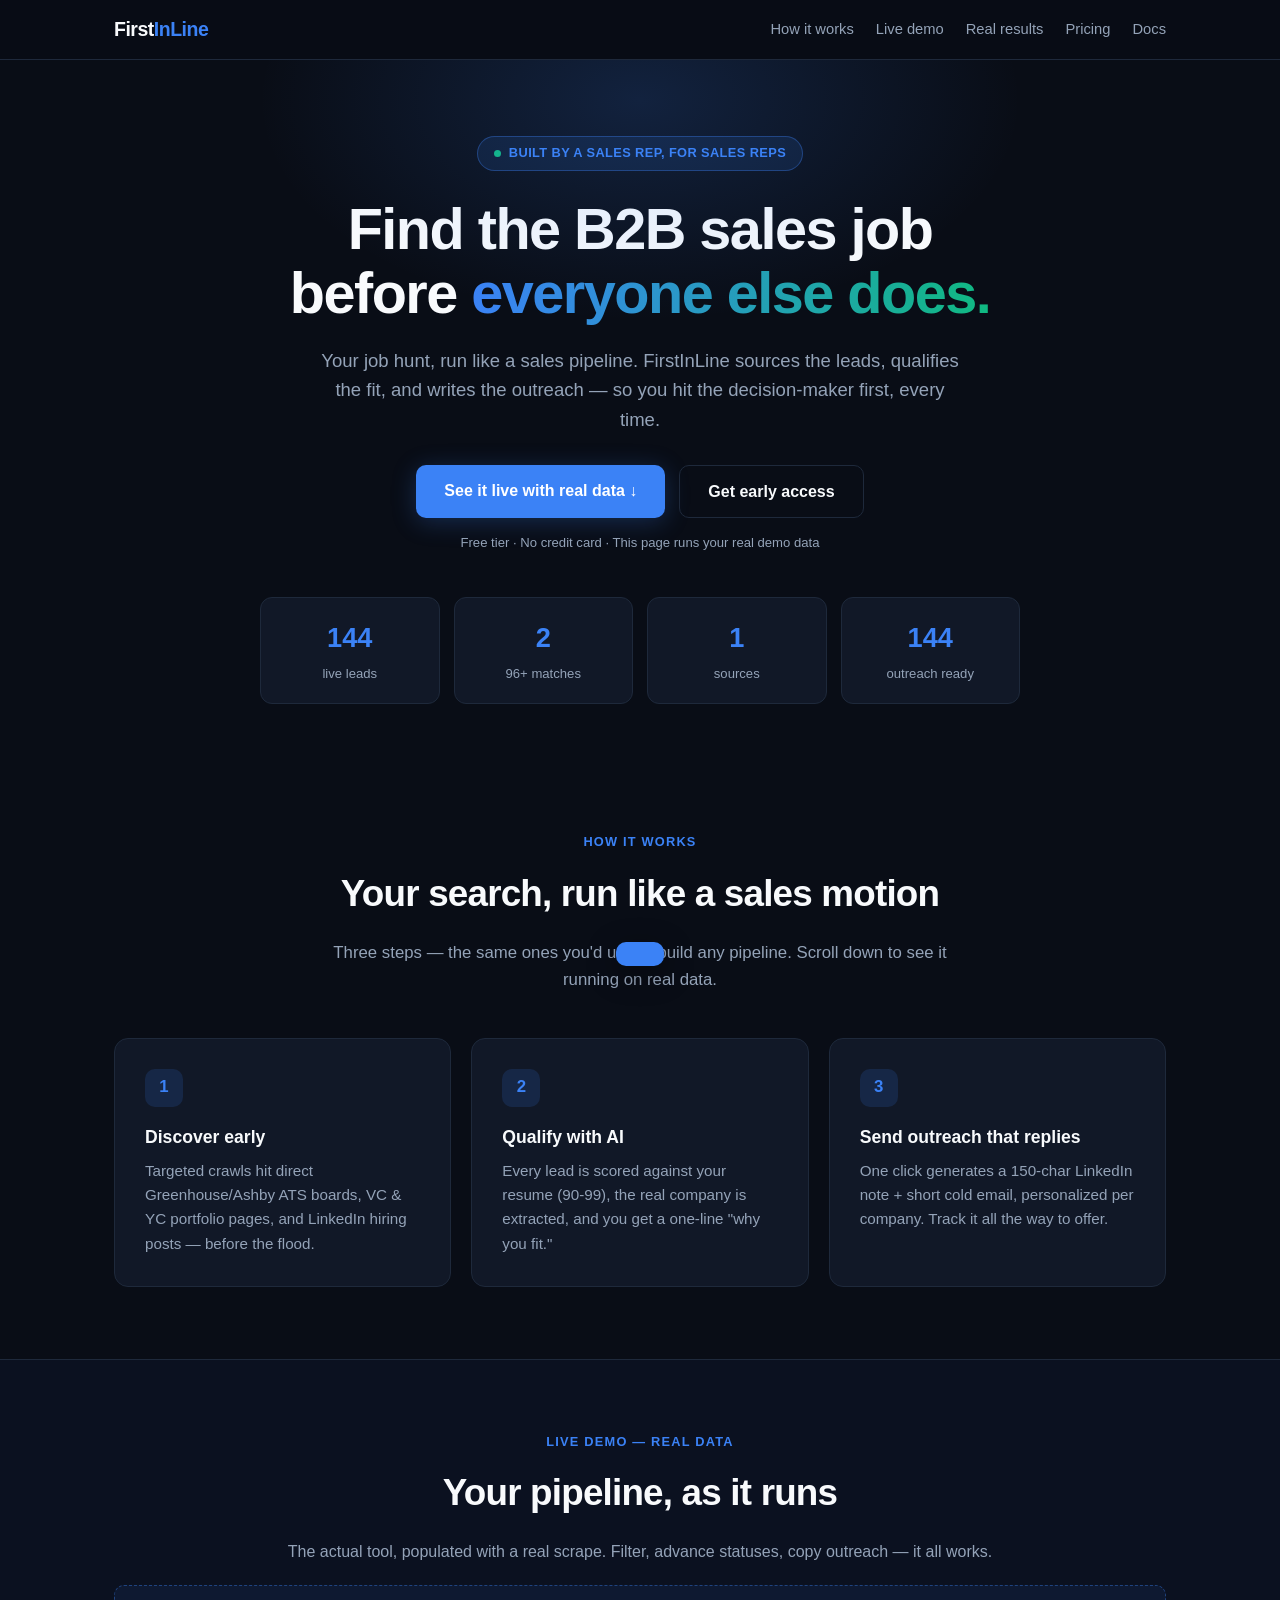
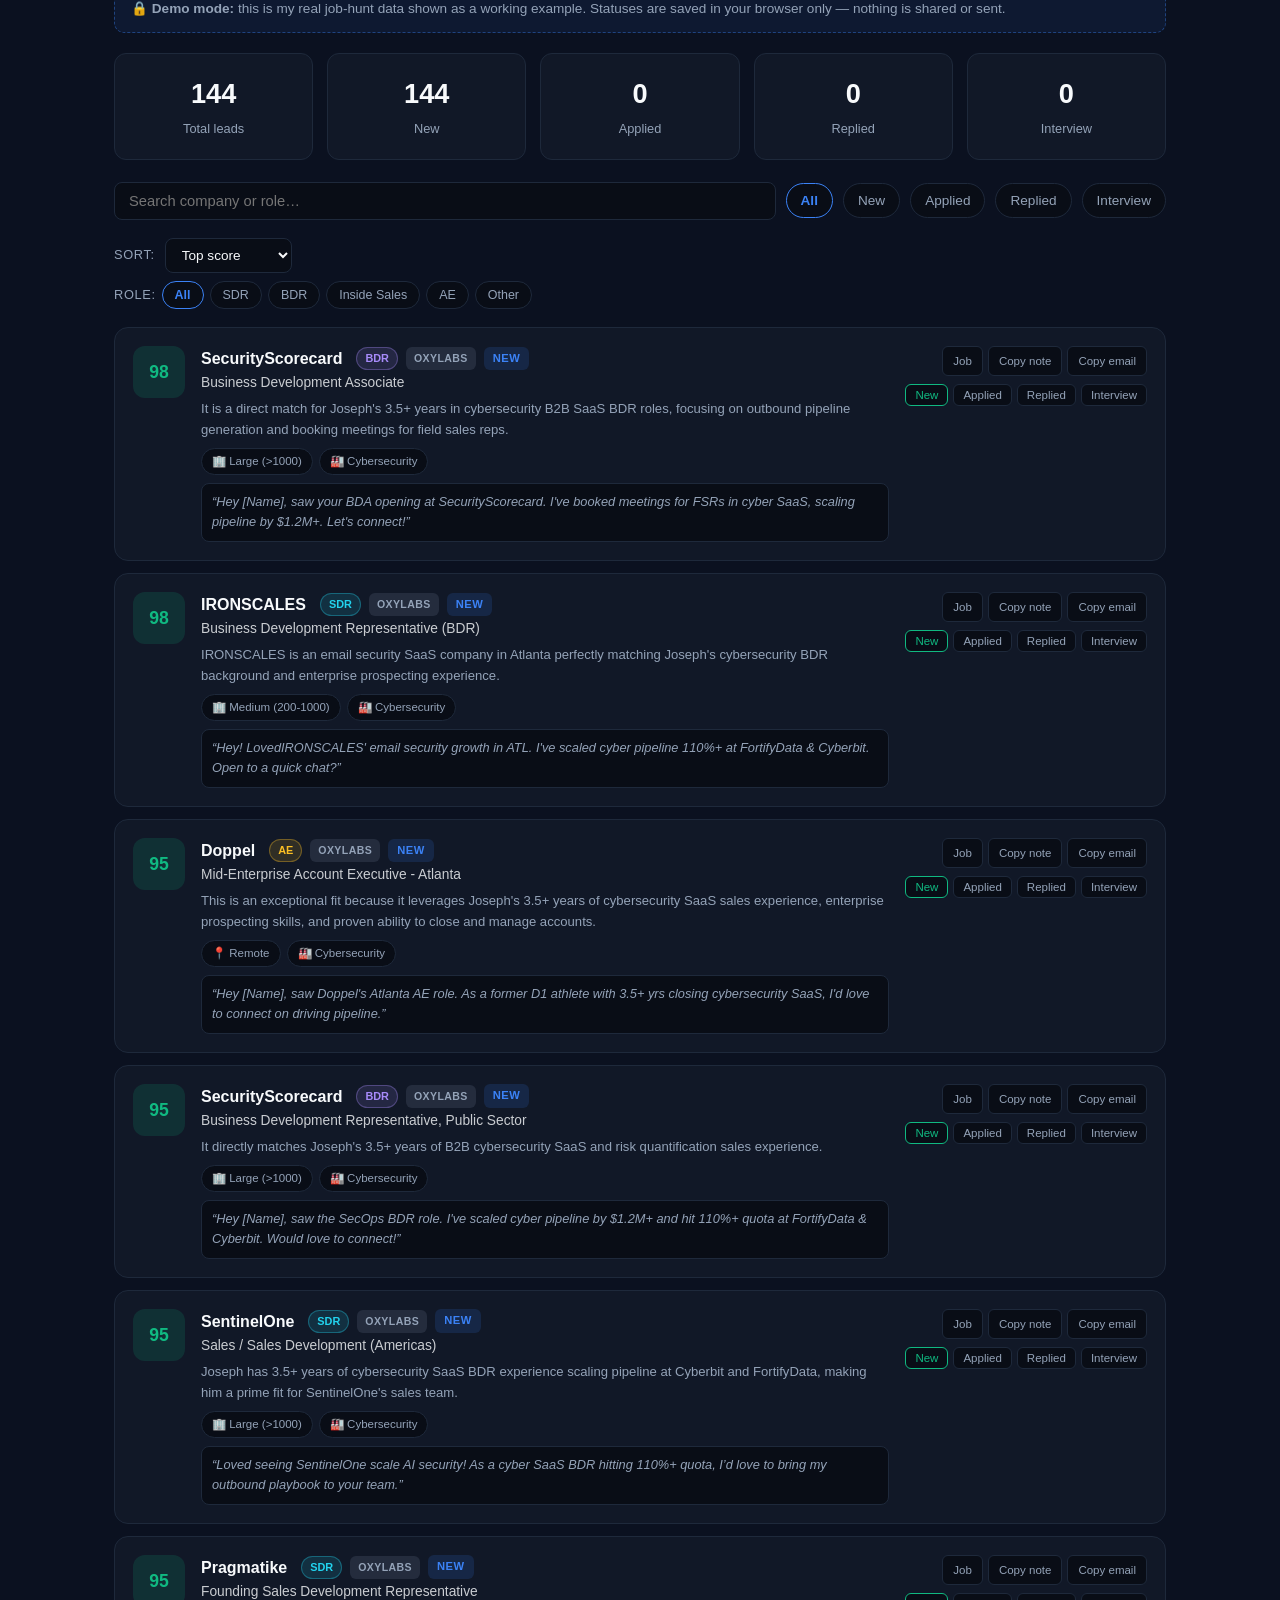
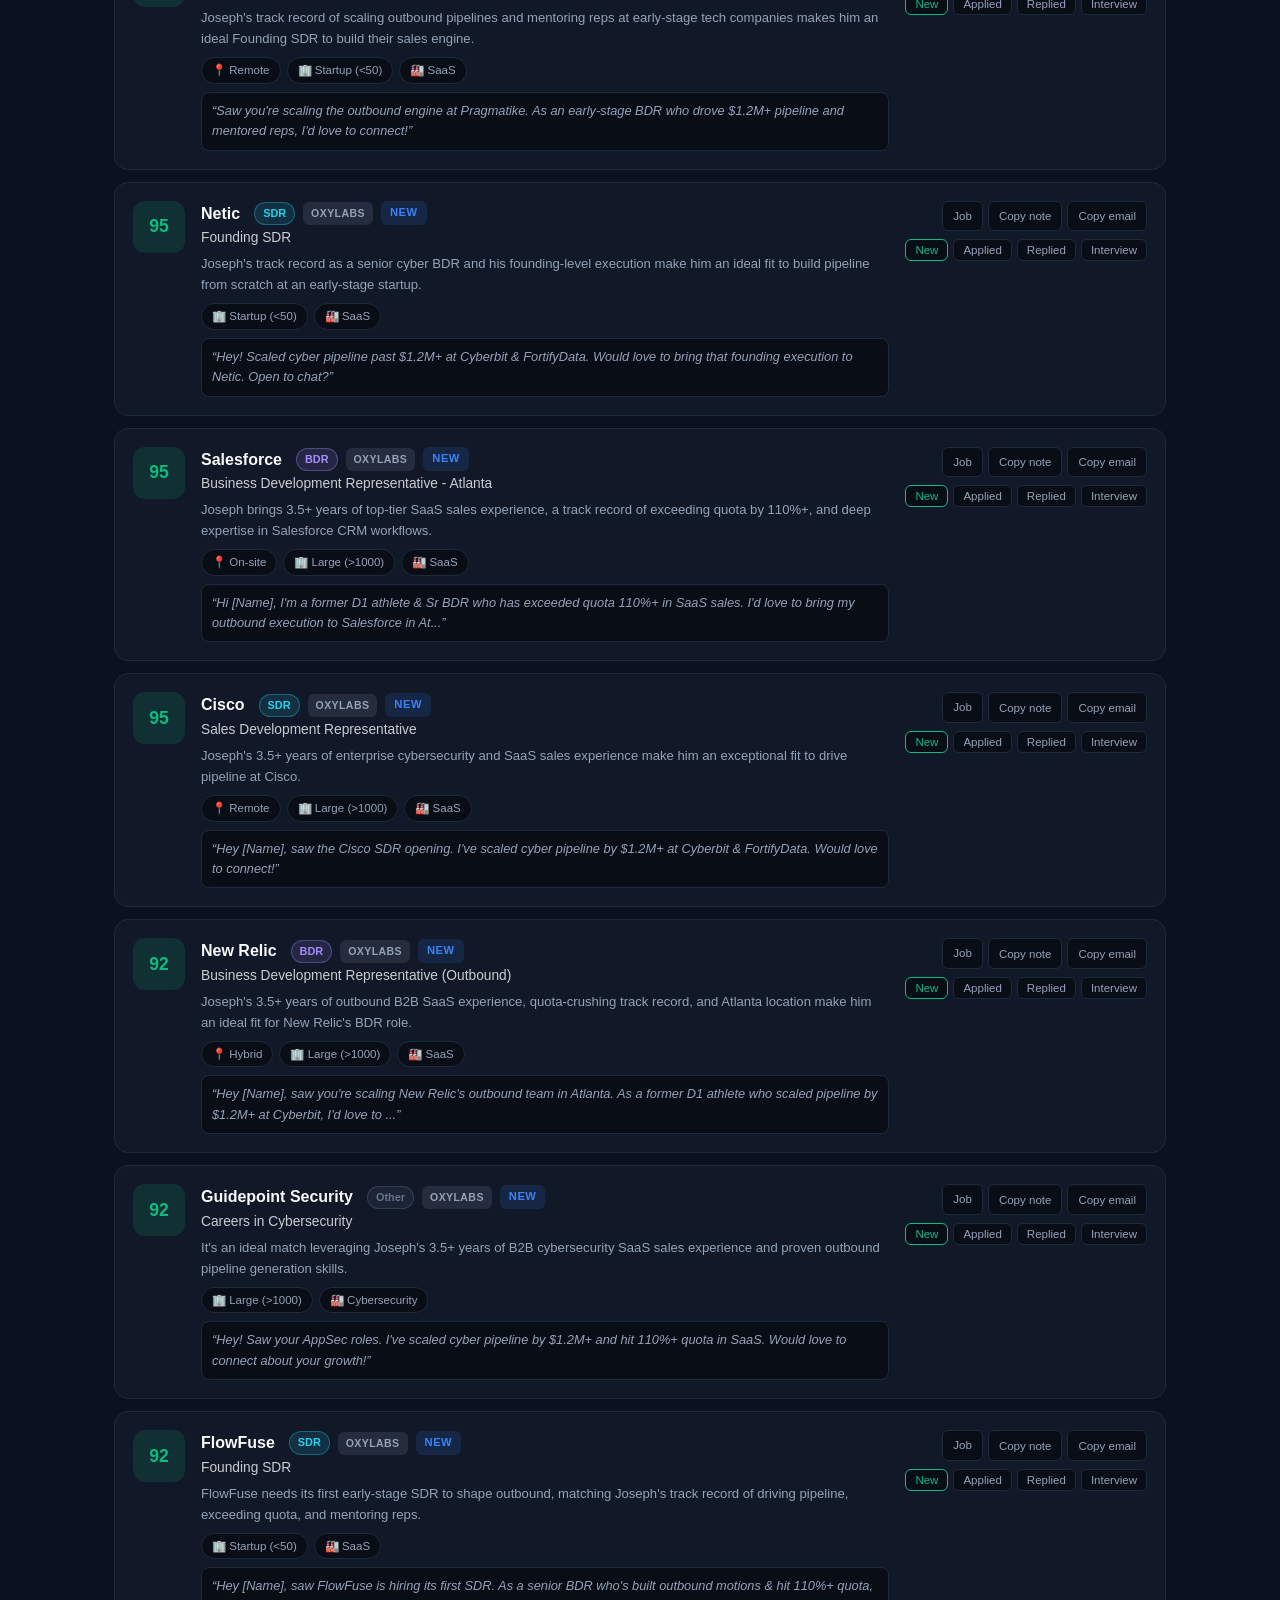
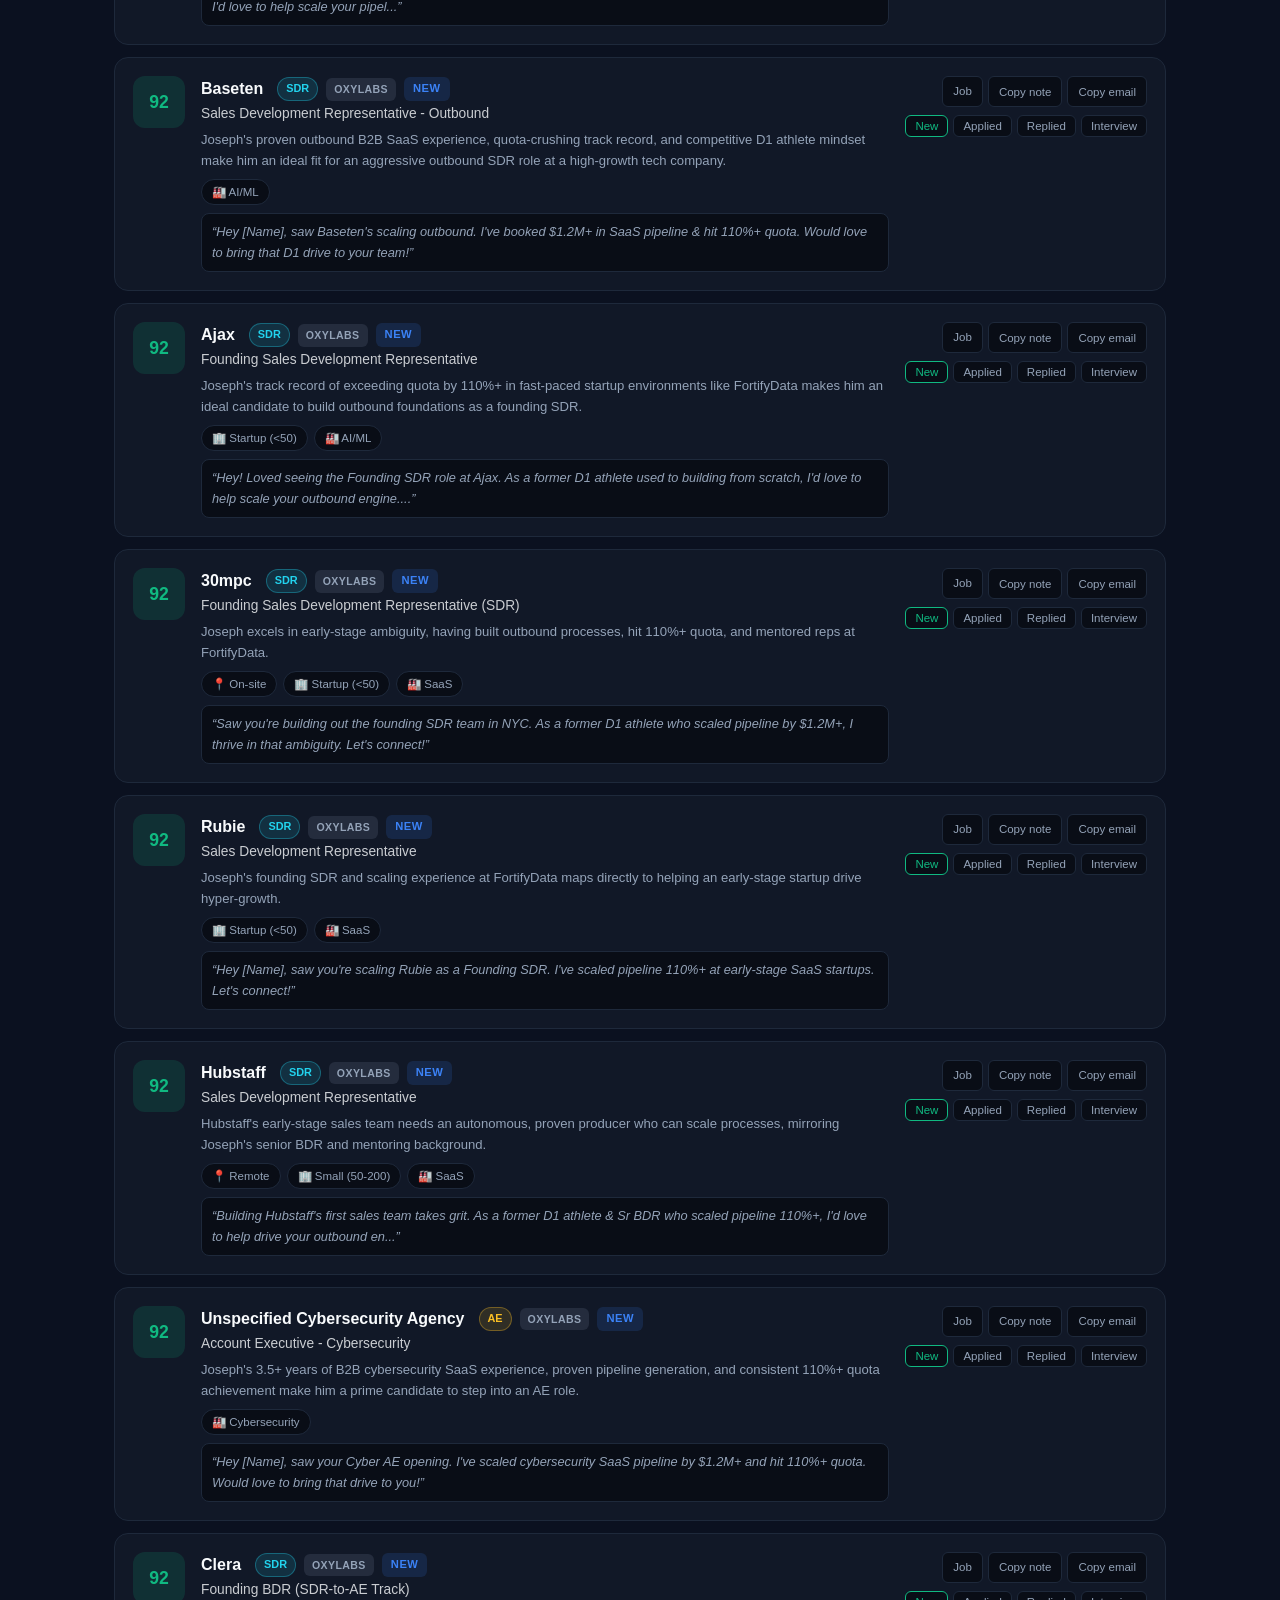
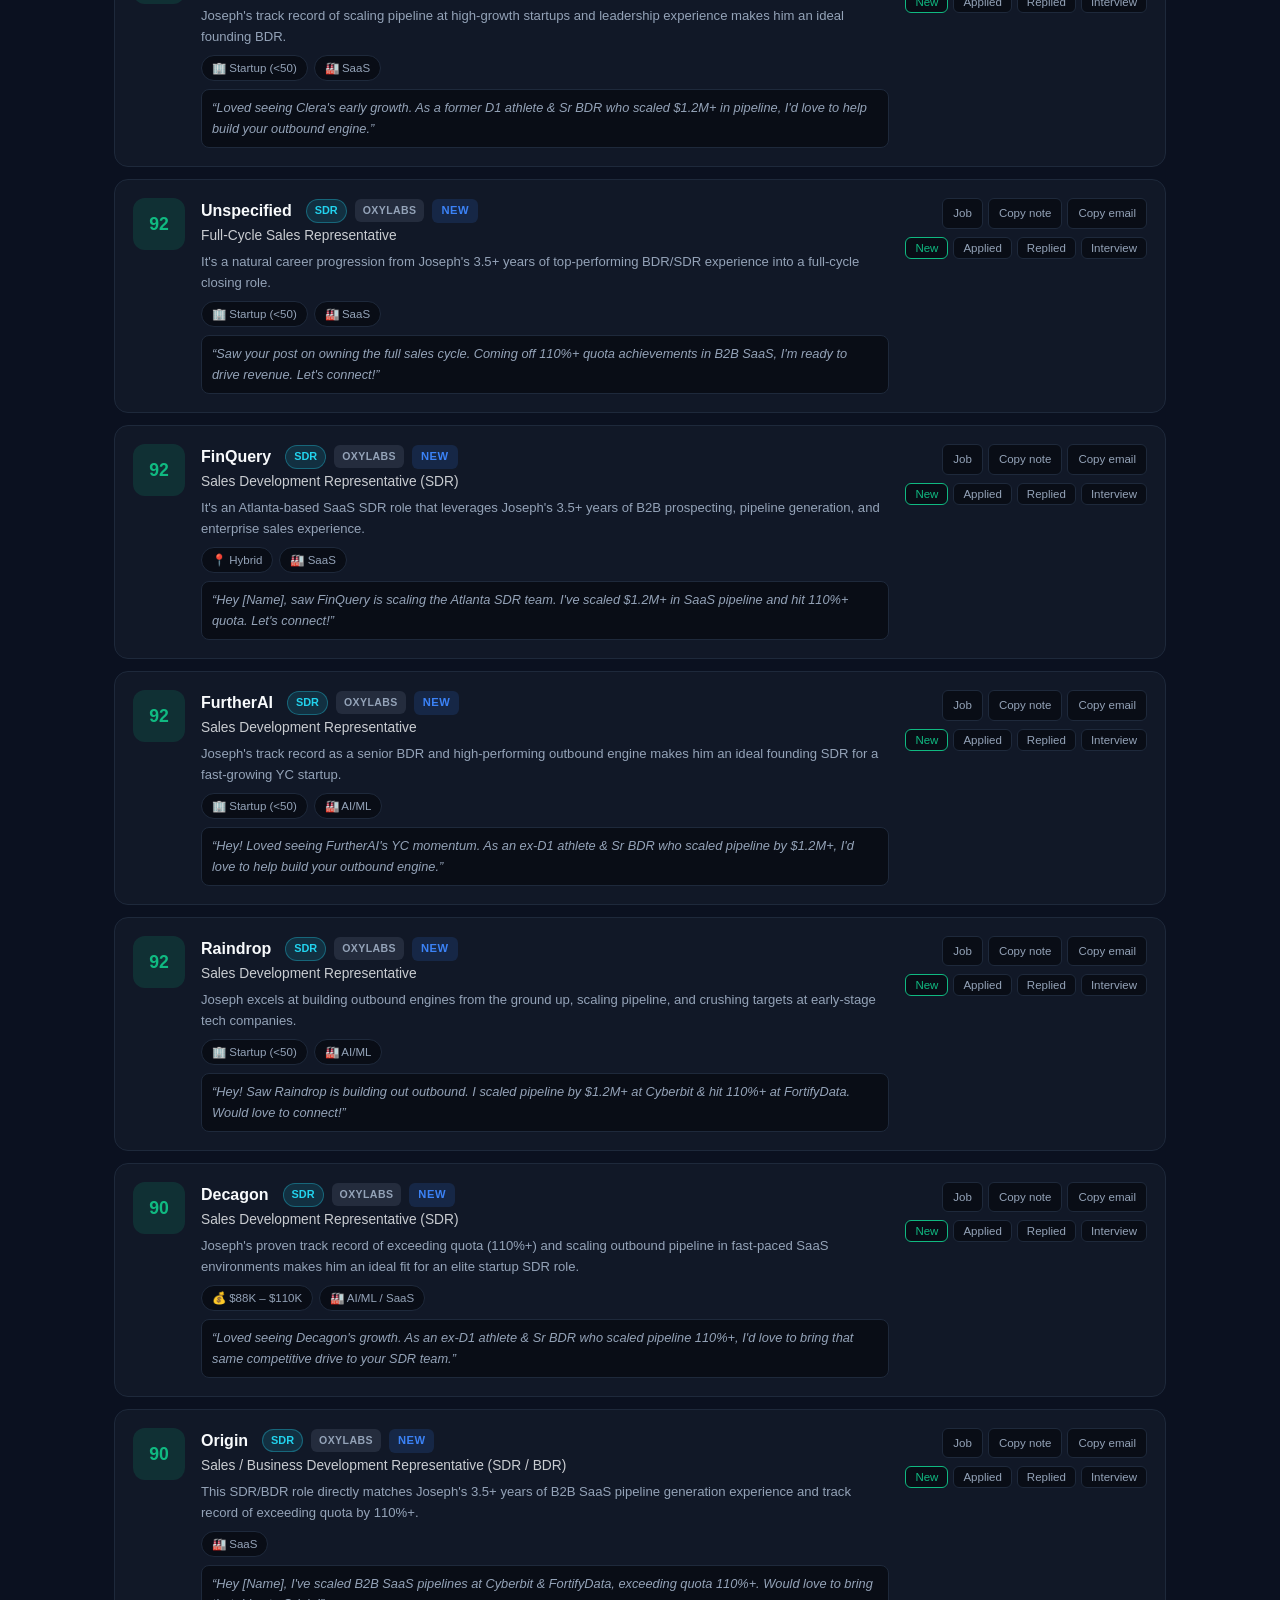
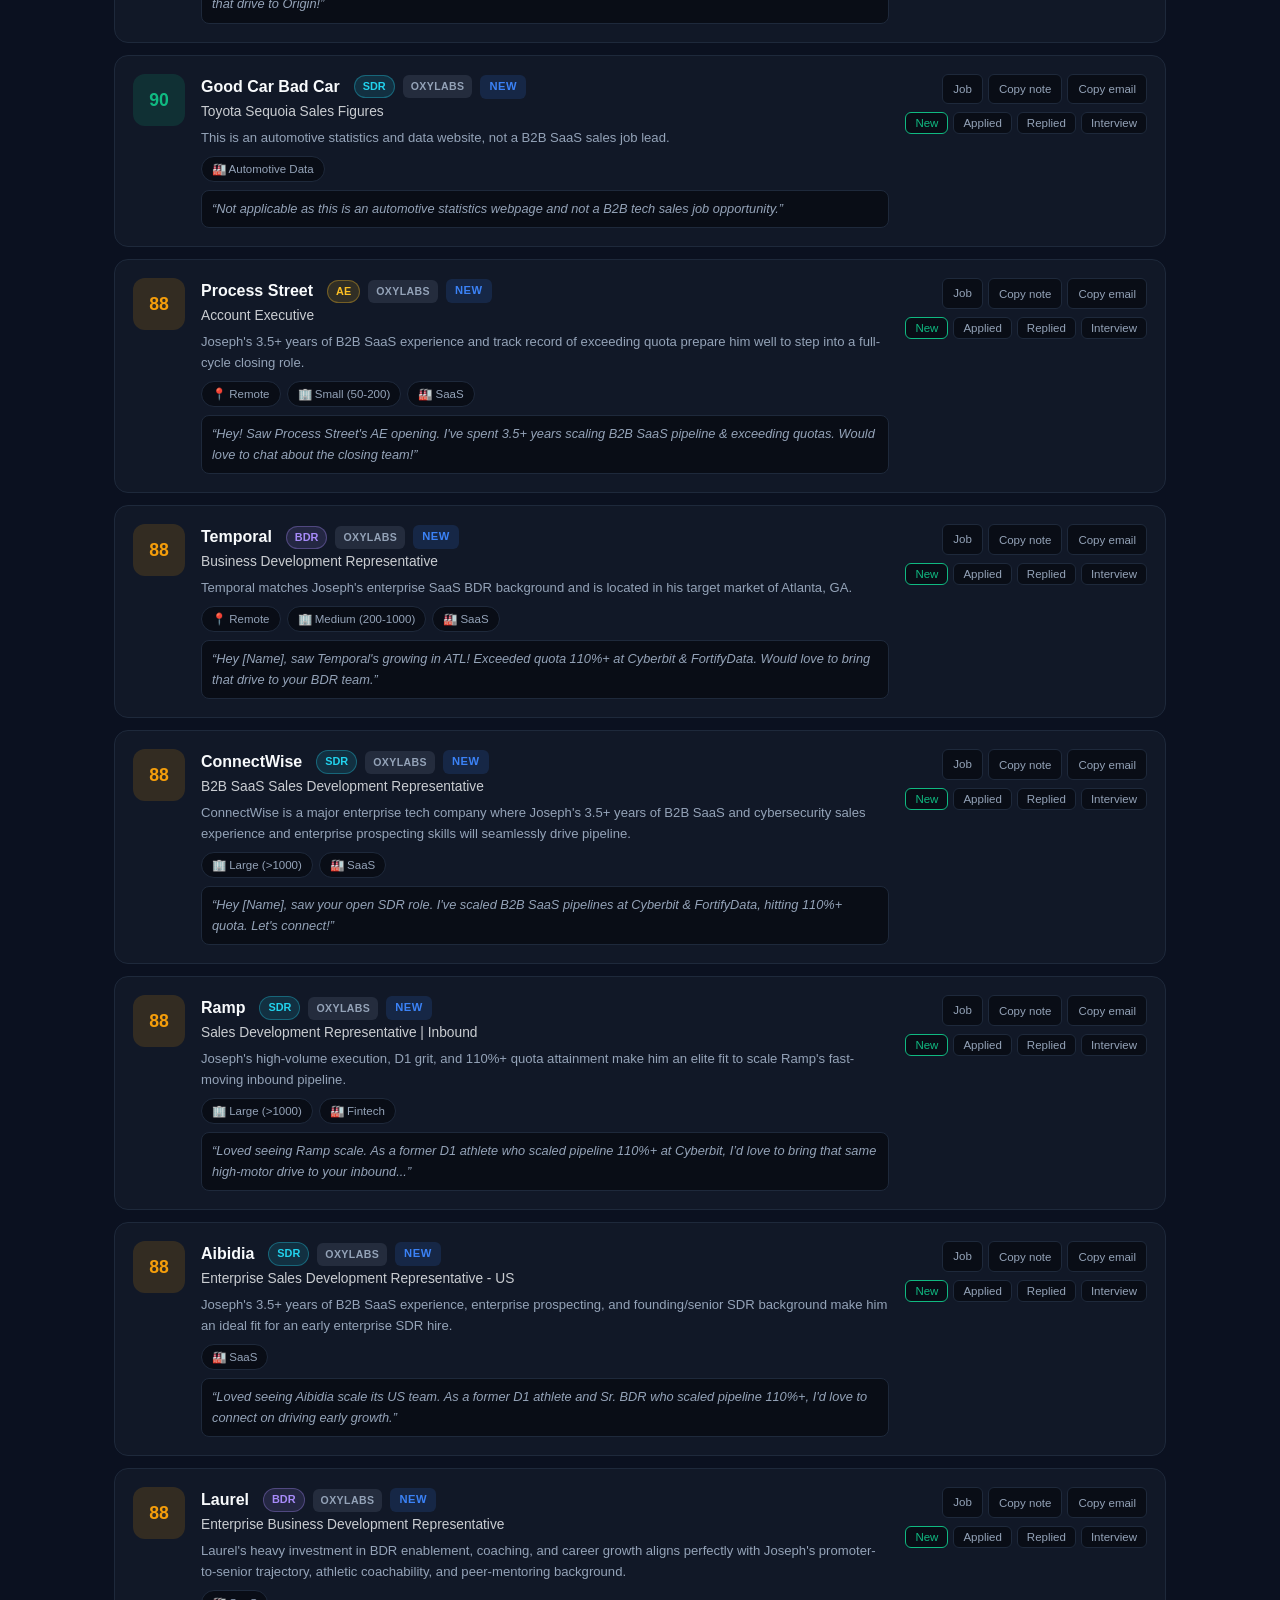
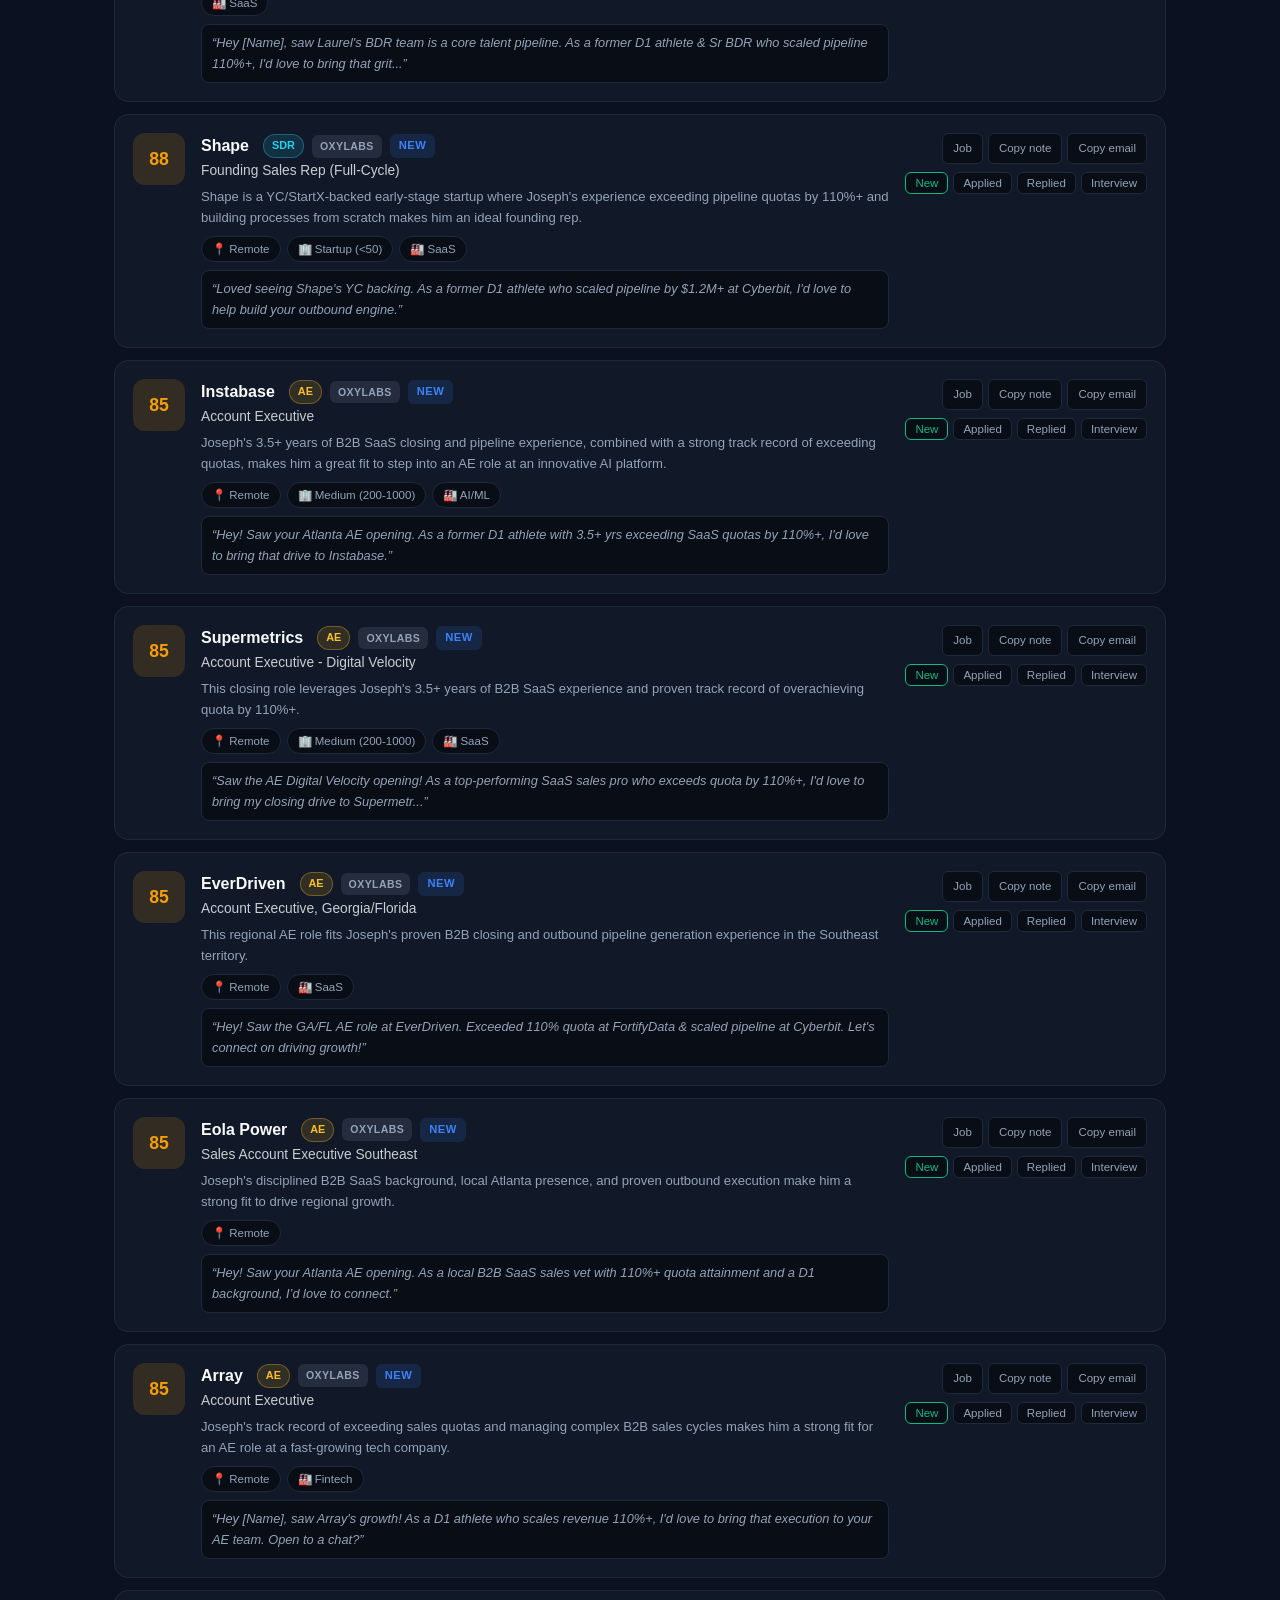
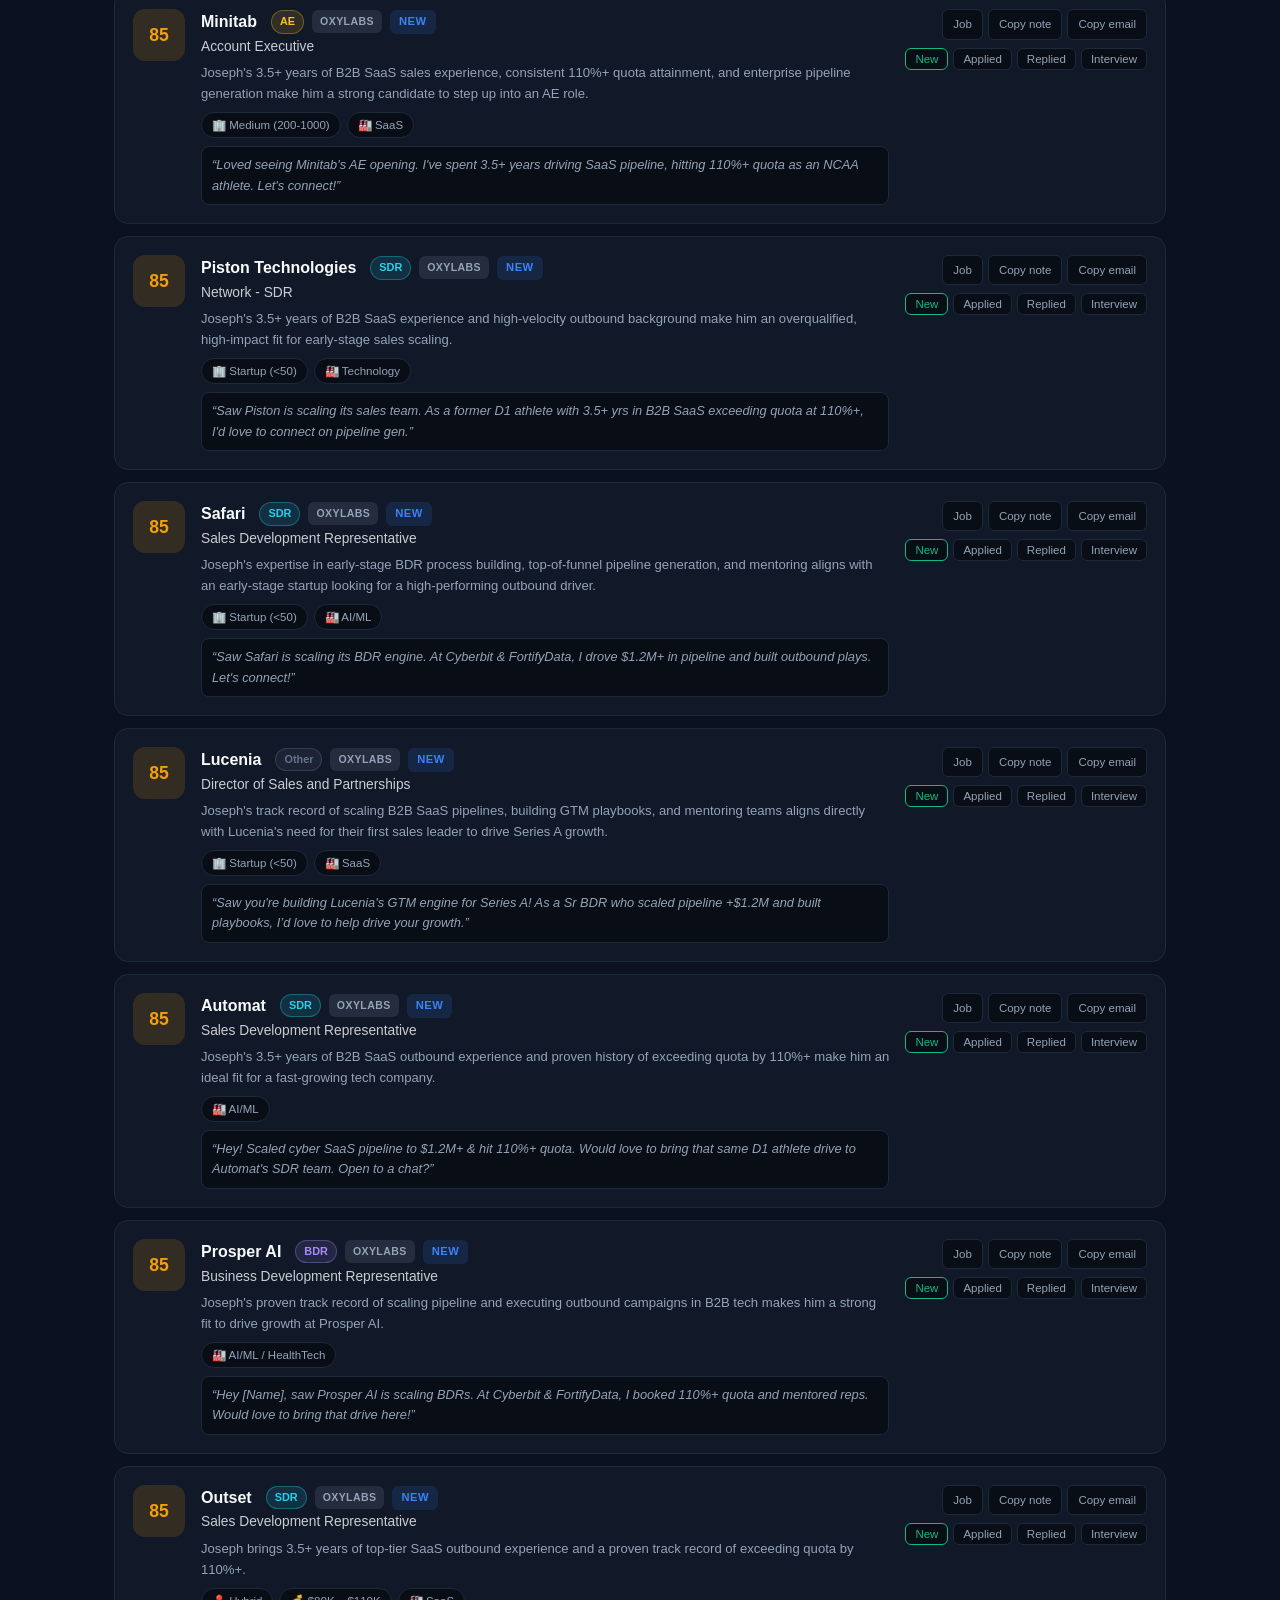
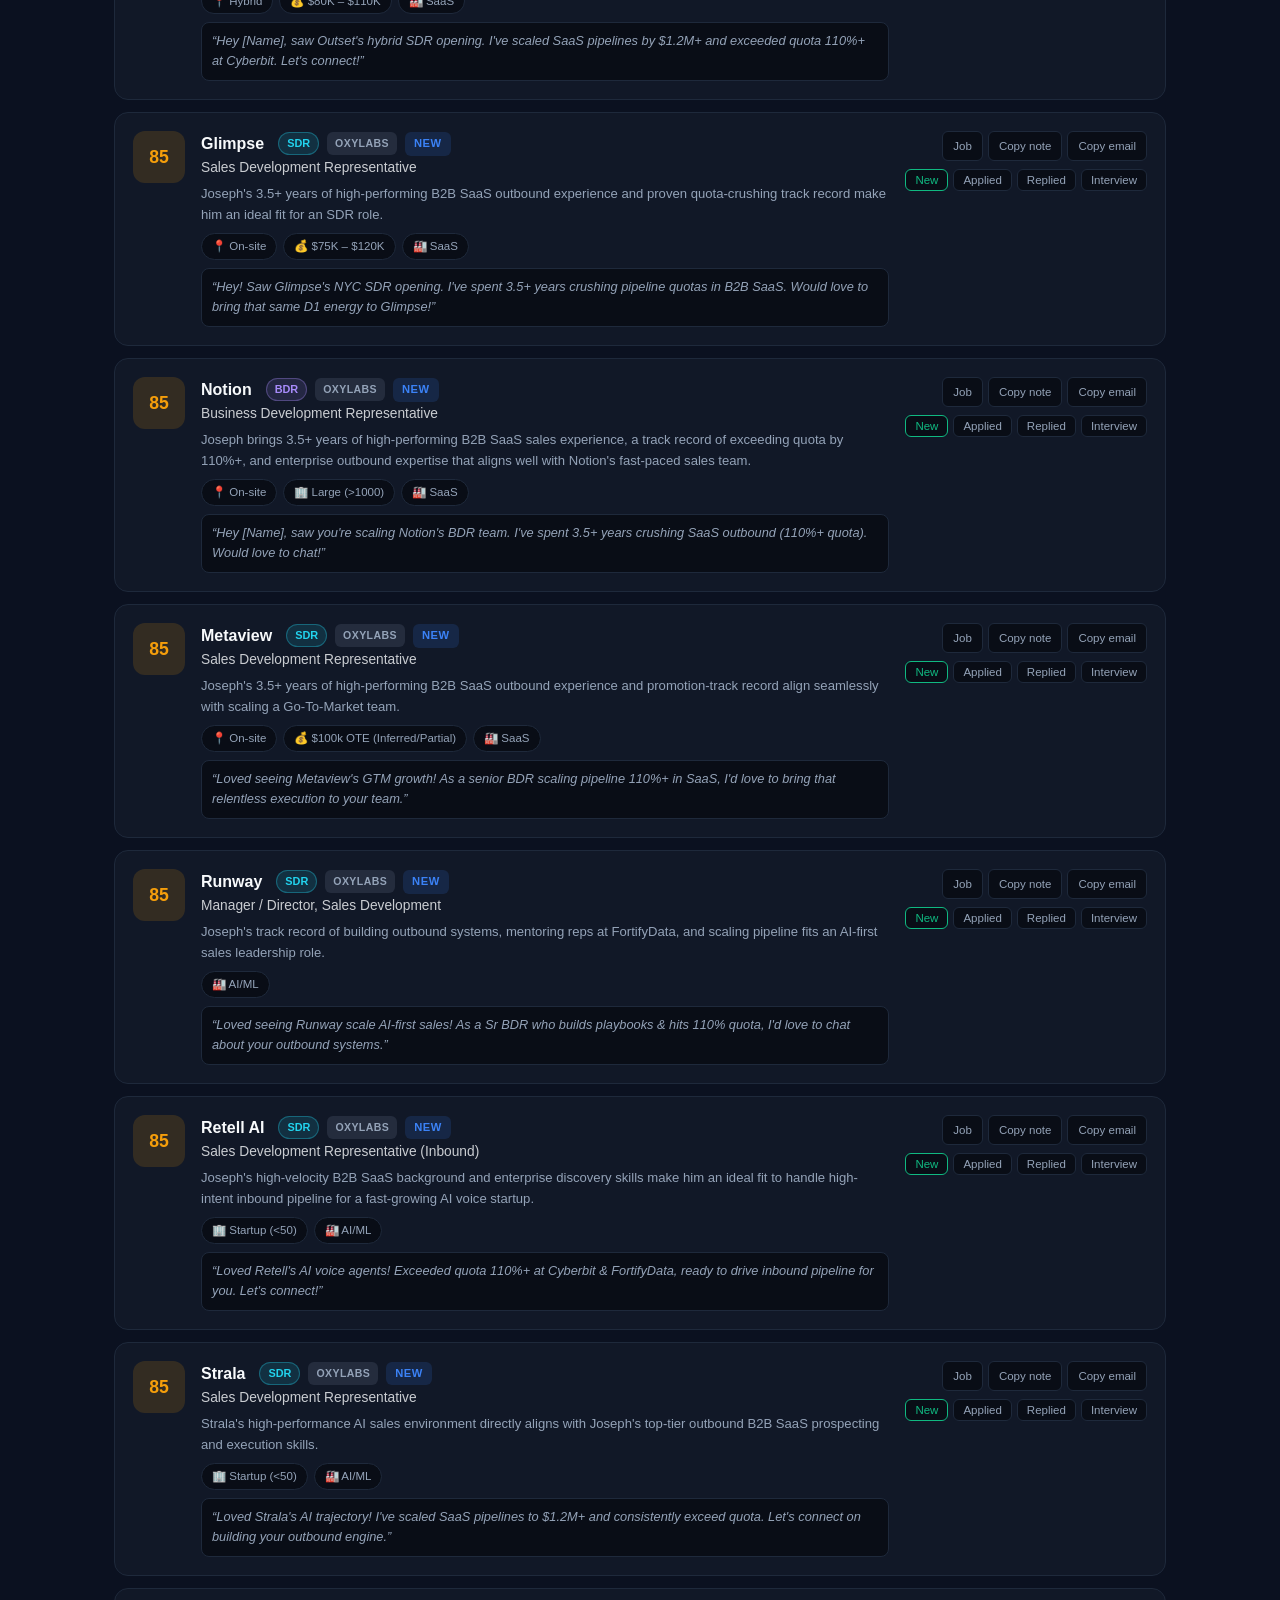
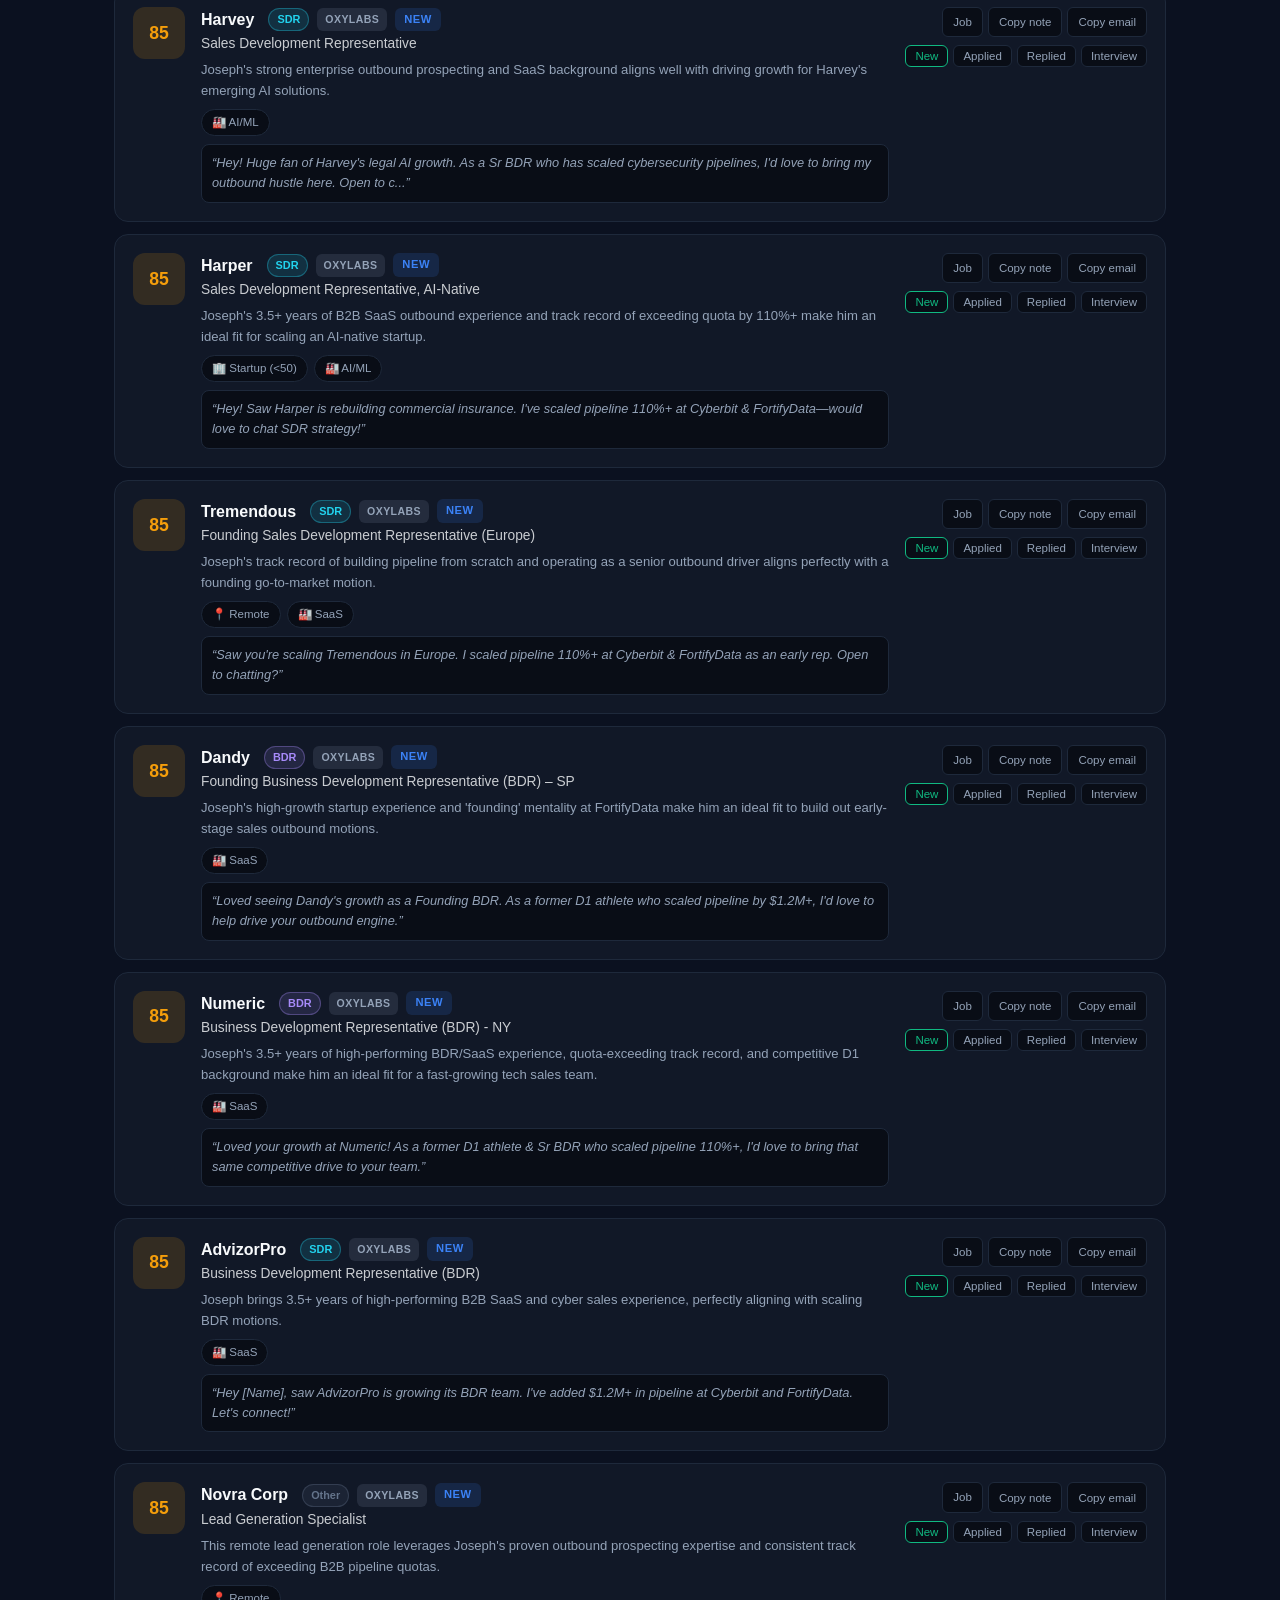
==== commit 09f9c9cc: "Hero: standalone product framing (no self-pitch)" ====
--- a/index.html
+++ b/index.html
@@ -197,7 +197,7 @@
   <div class="wrap">
     <span class="badge"><span class="dot"></span> Built by a sales rep, for sales reps</span>
     <h1>Find the B2B sales job<br>before <span class="grad">everyone else does.</span></h1>
-    <p class="sub">Your job hunt, run like a sales pipeline. FirstInLine shows how I source leads, qualify prospects, and run outreach to the decision-maker — the same playbook I’d bring to your sales team, on display before we even meet.</p>
+    <p class="sub">Your job hunt, run like a sales pipeline. FirstInLine sources the leads, qualifies the fit, and writes the outreach — so you hit the decision-maker first, every time.</p>
     <div class="cta-row">
       <a class="btn btn-primary" href="#app">See it live with real data ↓</a>
       <a class="btn btn-ghost" href="#join">Get early access</a>
